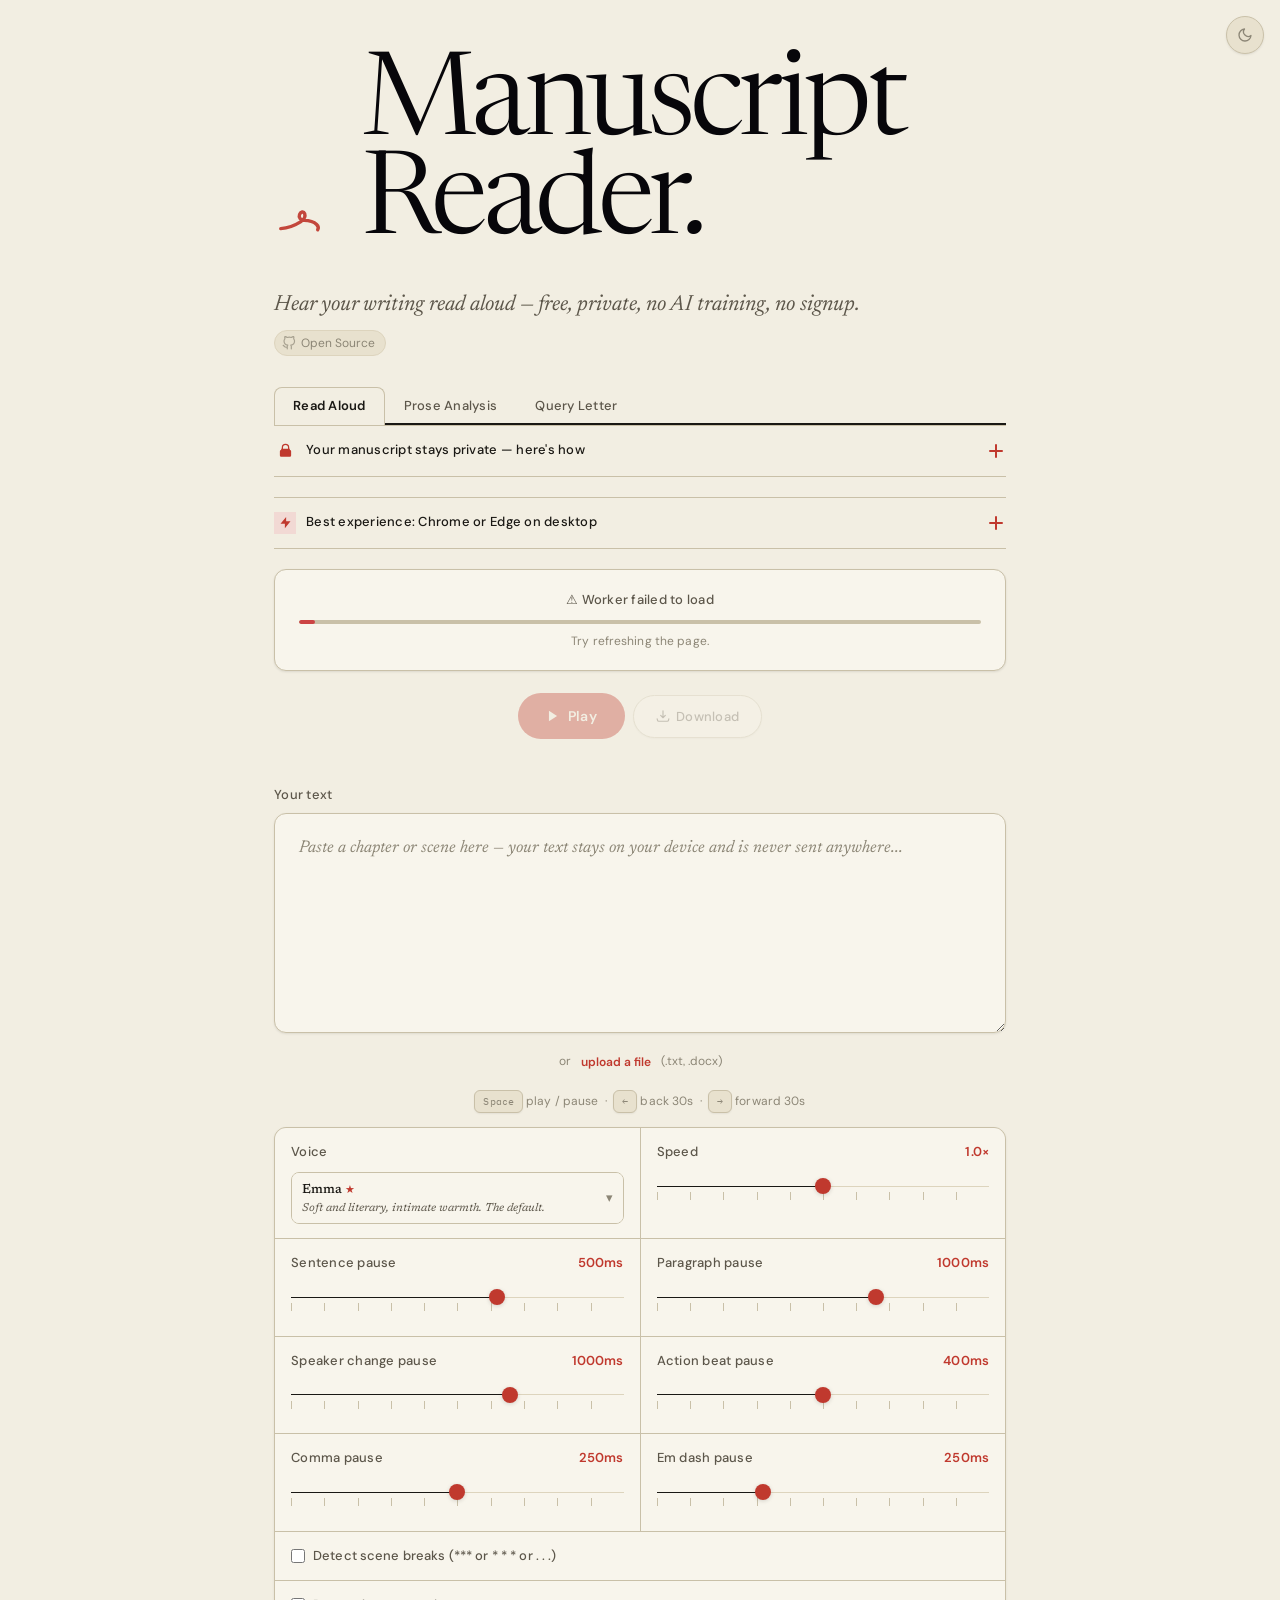
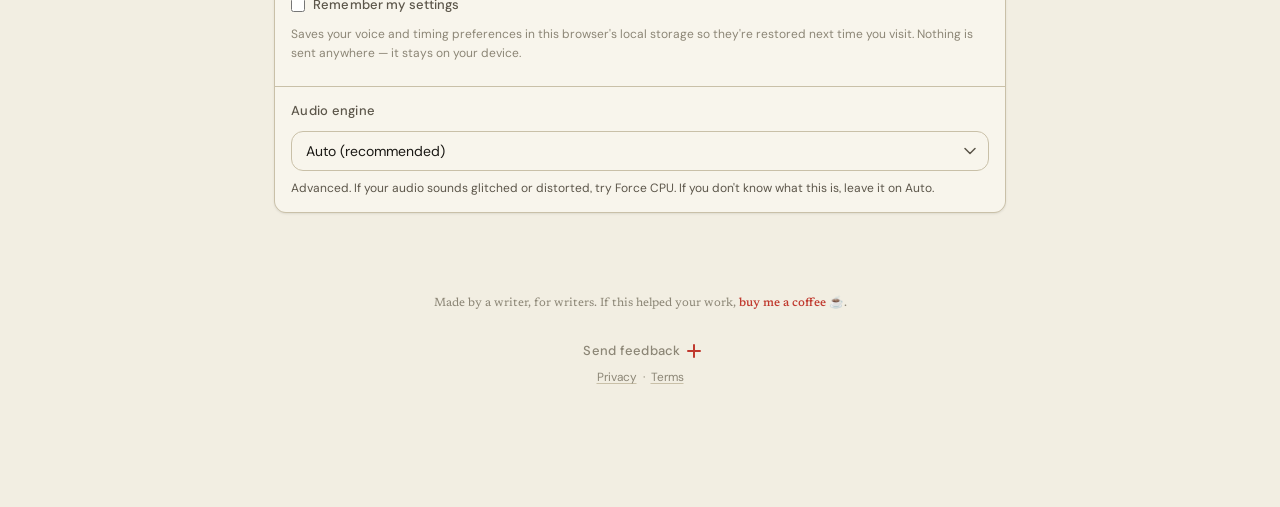
==== index.html @ af35a85d "Fix Kokoro over-enunciating short dialogue lines Short dialogue like "You are early." (14 chars afte" ====
<!DOCTYPE html>
<html lang="en">
<head>
<meta charset="UTF-8">
<meta name="viewport" content="width=device-width, initial-scale=1.0">
<title>Manuscript Reader — Hear your writing read aloud</title>
<meta name="description" content="Free, private text-to-speech for writers. Paste your manuscript, hear it read in a natural AI voice. No accounts, no uploads, no servers. Your words never leave your browser.">
<meta property="og:title" content="Manuscript Reader">
<meta property="og:description" content="Free, private text-to-speech for writers. Your words never leave your browser.">
<meta property="og:type" content="website">
<meta property="og:url" content="https://manuscriptreader.com">
<link rel="canonical" href="https://manuscriptreader.com">
<link rel="icon" href="favicon.svg" type="image/svg+xml">
<link rel="icon" href="favicon.ico" sizes="any">
<link rel="apple-touch-icon" href="apple-touch-icon.png">
<link rel="preconnect" href="https://fonts.googleapis.com">
<link rel="preconnect" href="https://fonts.gstatic.com" crossorigin>
<link href="https://fonts.googleapis.com/css2?family=Newsreader:ital,opsz,wght@0,6..72,300..800;1,6..72,300..800&family=IBM+Plex+Mono:ital,wght@0,300;0,400;0,500;0,600;1,400;1,500&family=DM+Sans:ital,opsz,wght@0,9..40,300..800;1,9..40,300..800&display=swap" rel="stylesheet">
<style>
/* ═══════════════════════════════════════════════════════════════
   MANUSCRIPT READER — The Editorial Proofroom
   ═══════════════════════════════════════════════════════════════ */

:root {
  --paper:        #F2EEE2;
  --paper-deep:   #E8E1CE;
  --paper-soft:   #F8F5EC;
  --rule:         #C9C0A8;
  --rule-soft:    #DDD4BD;
  --ink:          #1A1814;
  --ink-strong:   #07060A;
  --ink-muted:    #5C564A;
  --ink-faint:    #8C8676;
  --proof:        #C0392E;
  --proof-deep:   #8C2920;
  --proof-wash:   #F2D9D4;
  --indigo:       #1F3A6B;
  --warn:         #7A5C00;
  --warn-deep:    #5C4500;
  --warn-wash:    #FEF6D8;
  --t-mast:clamp(54px,9vw,132px);--t-h1:clamp(36px,5vw,64px);--t-h2:clamp(26px,3vw,38px);--t-h3:22px;--t-body:17px;--t-small:14px;--t-mono:12px;--t-caps:11px;--gut:clamp(20px,4vw,56px);--rule-w:1px;
  --serif:  "Newsreader", "Iowan Old Style", Charter, Georgia, serif;
  --mono:   "IBM Plex Mono", "JetBrains Mono", "SF Mono", ui-monospace, monospace;
  --ui:     "DM Sans", -apple-system, BlinkMacSystemFont, "Segoe UI", Roboto, sans-serif;
  --radius: 12px;
  --radius-sm: 8px;
  --radius-lg: 16px;
  --radius-pill: 999px;
  --shadow-sm: 0 1px 3px rgba(0,0,0,0.06), 0 1px 2px rgba(0,0,0,0.04);
  --shadow-md: 0 4px 12px rgba(0,0,0,0.08), 0 2px 4px rgba(0,0,0,0.04);
  --shadow-lg: 0 8px 24px rgba(0,0,0,0.12), 0 4px 8px rgba(0,0,0,0.06);
}

@media (prefers-color-scheme: dark) {
  :root:not([data-theme="light"]) {
    --paper:      #15140F;
    --paper-deep: #0E0D0A;
    --paper-soft: #1D1B16;
    --rule:       #34302A;
    --rule-soft:  #232019;
    --ink:        #ECE3CE;
    --ink-strong: #FFFAEC;
    --ink-muted:  #948D7C;
    --ink-faint:  #5F5A4F;
    --proof:      #E16653;
    --proof-deep: #C04435;
    --proof-wash: #2A1714;
    --indigo:     #88A8DD;
    --warn:       #D4A017;
    --warn-deep:  #B8860B;
    --warn-wash:  #2A2410;
    --shadow-sm: 0 1px 3px rgba(0,0,0,0.2), 0 1px 2px rgba(0,0,0,0.15);
    --shadow-md: 0 4px 12px rgba(0,0,0,0.25), 0 2px 4px rgba(0,0,0,0.15);
    --shadow-lg: 0 8px 24px rgba(0,0,0,0.35), 0 4px 8px rgba(0,0,0,0.2);
  }
}

[data-theme="dark"] {
  --paper:      #15140F;
  --paper-deep: #0E0D0A;
  --paper-soft: #1D1B16;
  --rule:       #34302A;
  --rule-soft:  #232019;
  --ink:        #ECE3CE;
  --ink-strong: #FFFAEC;
  --ink-muted:  #948D7C;
  --ink-faint:  #5F5A4F;
  --proof:      #E16653;
  --proof-deep: #C04435;
  --proof-wash: #2A1714;
  --indigo:     #88A8DD;
  --warn:       #D4A017;
  --warn-deep:  #B8860B;
  --warn-wash:  #2A2410;
  --shadow-sm: 0 1px 3px rgba(0,0,0,0.2), 0 1px 2px rgba(0,0,0,0.15);
  --shadow-md: 0 4px 12px rgba(0,0,0,0.25), 0 2px 4px rgba(0,0,0,0.15);
  --shadow-lg: 0 8px 24px rgba(0,0,0,0.35), 0 4px 8px rgba(0,0,0,0.2);
}

*, *::before, *::after { box-sizing: border-box; }
html { -webkit-text-size-adjust: 100%; }
* { margin: 0; padding: 0; }

body {
  font-family: var(--serif);
  background: var(--paper);
  color: var(--ink);
  min-height: 100vh;
  font-size: 17px;
  line-height: 1.55;
  font-feature-settings: "ss01","onum","kern";
  text-rendering: optimizeLegibility;
  -webkit-font-smoothing: antialiased;
}

body::before {
  content: "";
  position: fixed; inset: 0;
  pointer-events: none;
  z-index: 9999;
  opacity: 0.04;
  background-image: url("data:image/svg+xml,%3Csvg viewBox='0 0 256 256' xmlns='http://www.w3.org/2000/svg'%3E%3Cfilter id='n'%3E%3CfeTurbulence type='fractalNoise' baseFrequency='0.9' numOctaves='4' stitchTiles='stitch'/%3E%3C/filter%3E%3Crect width='100%25' height='100%25' filter='url(%23n)' opacity='0.03'/%3E%3C/svg%3E");
}

::selection { background: var(--proof); color: var(--paper); }

.app {
  position: relative;
  z-index: 1;
  max-width: 780px;
  margin: 0 auto;
  padding: 40px 24px 120px;
}

/* Masthead */
.header {
  text-align: center;
  margin-bottom: 28px;
  padding-bottom: 20px;
  border-bottom: 2px solid var(--ink);
  animation: fadeDown 0.5s ease;
}

.header-logo { display: none; }

.header h1 {
  font-family: var(--serif);
  font-weight: 350;
  font-size: clamp(34px, 8vw, 68px);
  letter-spacing: -0.03em;
  line-height: 1.0;
  color: var(--ink-strong);
  margin-bottom: 12px;
}

.header p {
  font-family: var(--serif);
  font-style: italic;
  font-size: 17px;
  color: var(--ink-muted);
}

.beta-badge {
  display: inline-block;
  font-family: var(--ui);
  font-size: 10px;
  font-weight: 600;
  letter-spacing: 0.08em;
  text-transform: uppercase;
  color: var(--paper);
  background: var(--proof);
  padding: 3px 10px;
  border-radius: var(--radius-pill);
  vertical-align: middle;
  margin-left: 10px;
  position: relative;
  top: -4px;
  animation: popIn 0.4s ease 0.3s both;
}

.header .badge {
  display: inline-block;
  margin-top: 8px;
  font-family: var(--ui);
  font-size: 11px;
  font-weight: 600;
  letter-spacing: 0.06em;
  text-transform: uppercase;
  color: var(--proof);
  border: 1.5px solid var(--proof);
  padding: 4px 14px;
  border-radius: var(--radius-pill);
}

.version {
  margin-top: 10px;
  font-family: var(--mono);
  font-size: 10px;
  letter-spacing: 0.1em;
  color: var(--ink-faint);
}

/* Site nav */
.site-nav {
  text-align: center;
  margin-bottom: 24px;
  padding: 10px 0;
  border-bottom: 1px solid var(--rule-soft);
}

.site-nav a {
  font-family: var(--ui);
  font-size: 13px;
  font-weight: 500;
  letter-spacing: 0.02em;
  color: var(--ink-muted);
  text-decoration: none;
  margin: 0 4px;
  padding: 6px 14px;
  border-radius: var(--radius-pill);
  transition: color 0.2s, background 0.2s, transform 0.2s;
}

.site-nav a:hover { color: var(--ink); background: var(--paper-deep); transform: translateY(-1px); }
.site-nav a.active { color: var(--paper); background: var(--proof); }
.site-nav a.active:hover { background: var(--proof-deep); }
.site-nav a.active::before { content: none; }

/* Warning banners */
.safari-warning,
.mobile-warning {
  display: none;
  border: 1.5px solid var(--warn);
  padding: 14px 18px;
  margin-bottom: 14px;
  font-family: var(--serif);
  font-size: 15px;
  line-height: 1.6;
  color: var(--warn-deep);
  background: var(--warn-wash);
  border-radius: var(--radius);
}

.safari-warning strong { color: var(--ink-strong); font-weight: 500; }
.mobile-warning strong { color: var(--warn-deep); font-weight: 600; }

.safari-warning a {
  color: var(--ink);
  text-decoration: underline;
  text-decoration-thickness: 1px;
  text-decoration-color: var(--rule);
  text-underline-offset: 2px;
}

.safari-warning .dismiss-btn {
  position: absolute;
  top: 10px; right: 12px;
  background: none; border: none;
  font-size: 1.2rem;
  cursor: pointer;
  color: var(--ink-faint);
  line-height: 1; padding: 0 4px;
}

.safari-warning .dismiss-btn:hover { color: var(--proof); }

/* Privacy banners */
.privacy-banner {
  border-top: 1px solid var(--rule);
  border-bottom: 1px solid var(--rule);
  padding: 14px 0;
  margin-bottom: 20px;
  animation: fadeUp 0.4s ease 0.1s both;
}

.privacy-banner summary {
  cursor: pointer;
  list-style: none;
  display: flex;
  align-items: center;
  gap: 10px;
  font-family: var(--ui);
  font-size: 13px;
  font-weight: 500;
  letter-spacing: 0.02em;
  color: var(--ink);
}

.privacy-banner summary::-webkit-details-marker { display: none; }

.privacy-banner summary .lock-icon {
  display: inline-flex;
  align-items: center;
  justify-content: center;
  width: 22px; height: 22px;
  background: transparent;
  flex-shrink: 0;
}

.privacy-banner summary .lock-icon svg {
  width: 15px; height: 15px;
  fill: var(--proof);
}

.privacy-banner summary .arrow {
  margin-left: auto;
  width: 20px; height: 20px;
  position: relative;
  flex-shrink: 0;
}
.privacy-banner summary .arrow::before,
.privacy-banner summary .arrow::after {
  content: "";
  position: absolute;
  top: 50%; left: 50%;
  width: 14px; height: 2px;
  background: var(--proof);
  border-radius: 1px;
  transform: translate(-50%, -50%);
  transition: transform 0.35s cubic-bezier(0.34, 1.56, 0.64, 1),
              opacity 0.25s ease;
}
.privacy-banner summary .arrow::before {
  transform: translate(-50%, -50%) rotate(90deg);
}
.privacy-banner[open] summary .arrow::before {
  transform: translate(-50%, -50%) rotate(0deg);
  opacity: 0;
}
/* Hover affordance — makes it obvious the row is clickable */
.privacy-banner { transition: background 0.1s; }
.privacy-banner:hover { background: var(--paper-deep); }
.privacy-banner summary:hover { color: var(--proof); }
.privacy-banner summary:hover .arrow::before,
.privacy-banner summary:hover .arrow::after { background: var(--proof-deep); }

.privacy-points {
  margin-top: 14px;
  padding-top: 14px;
  border-top: 1px solid var(--rule-soft);
  display: grid;
  grid-template-columns: 1fr 1fr;
  gap: 14px;
}

@media (max-width: 560px) { .privacy-points { grid-template-columns: 1fr; } }

.privacy-point { display: flex; gap: 10px; align-items: flex-start; }

.privacy-point .check {
  color: var(--proof);
  font-family: var(--mono);
  font-size: 12px;
  line-height: 1.6;
  flex-shrink: 0;
}

.privacy-point p {
  font-family: var(--serif);
  font-style: italic;
  font-size: 14px;
  line-height: 1.55;
  color: var(--ink-muted);
}

.privacy-point strong { font-style: normal; color: var(--ink); font-weight: 500; }

/* Model status */
.model-status {
  border: 1.5px solid var(--rule);
  padding: 20px 24px;
  margin-bottom: 22px;
  text-align: center;
  background: var(--paper-soft);
  border-radius: var(--radius);
  box-shadow: var(--shadow-sm);
  animation: popIn 0.4s ease;
}

.model-status.ready { border-color: var(--proof); }

.model-status .status-text {
  font-family: var(--ui);
  font-size: 13px;
  font-weight: 500;
  letter-spacing: 0.02em;
  color: var(--ink-muted);
  margin-bottom: 8px;
}

.model-status .status-text.ready-text { color: var(--proof); }

.model-progress { width: 100%; height: 4px; background: var(--rule); margin-top: 10px; border-radius: 2px; overflow: hidden; }

.model-progress-fill {
  height: 100%; width: 0%;
  background: var(--ink-muted);
  transition: width 0.3s;
  border-radius: 2px;
}

.model-progress-fill.ready { background: var(--proof); }

.model-detail {
  font-family: var(--ui);
  font-size: 12px;
  letter-spacing: 0.01em;
  color: var(--ink-faint);
  margin-top: 8px;
}

.spinner {
  display: inline-block;
  width: 14px; height: 14px;
  border: 1px solid var(--rule);
  border-top-color: var(--ink-muted);
  border-radius: 50%;
  animation: spin 0.8s linear infinite;
  vertical-align: middle;
  margin-right: 8px;
}

@keyframes spin { to { transform: rotate(360deg); } }

.sound-wave {
  display: inline-flex;
  align-items: center;
  gap: 2px;
  height: 14px;
  margin-right: 8px;
}

.sound-wave .bar {
  width: 2px; height: 100%;
  background: currentColor;
  animation: soundWave 1s ease-in-out infinite;
}

.sound-wave .bar:nth-child(1) { animation-delay: 0s; }
.sound-wave .bar:nth-child(2) { animation-delay: 0.15s; }
.sound-wave .bar:nth-child(3) { animation-delay: 0.3s; }
.sound-wave .bar:nth-child(4) { animation-delay: 0.45s; }

@keyframes soundWave {
  0%, 100% { transform: scaleY(0.3); }
  50%       { transform: scaleY(1); }
}

/* Manuscript textarea */
.input-area {
  position: relative;
  margin-bottom: 18px;
  animation: fadeUp 0.5s ease 0.1s both;
}

.input-area label {
  display: block;
  font-family: var(--ui);
  font-size: 13px;
  font-weight: 500;
  letter-spacing: 0.02em;
  color: var(--ink-muted);
  margin-bottom: 8px;
}

#manuscript {
  width: 100%;
  min-height: 220px;
  max-height: 400px;
  padding: 20px 24px;
  font-family: var(--serif);
  font-size: 17px;
  line-height: 1.8;
  color: var(--ink);
  background: var(--paper-soft);
  border: 1.5px solid var(--rule);
  border-radius: var(--radius);
  resize: vertical;
  outline: none;
  transition: border-color 0.2s, box-shadow 0.2s;
  box-shadow: var(--shadow-sm);
}

#manuscript:focus { border-color: var(--proof); box-shadow: 0 0 0 3px var(--proof-wash); }
#manuscript::placeholder { color: var(--ink-faint); font-style: italic; }

/* Animated details expand/collapse */
.animated-details {
  interpolate-size: allow-keywords;
}

.animated-details::details-content {
  overflow: hidden;
  height: 0;
  opacity: 0;
  transition: height 0.4s cubic-bezier(0.34, 1.56, 0.64, 1),
              opacity 0.3s ease,
              content-visibility 0.4s allow-discrete;
}

.animated-details[open]::details-content {
  height: auto;
  opacity: 1;
}

/* Drop zone */
.drop-zone {
  position: relative;
}

.drop-zone-overlay {
  display: none;
  position: absolute;
  inset: 0;
  background: var(--proof-wash);
  border: 2.5px dashed var(--proof);
  border-radius: var(--radius);
  z-index: 5;
  align-items: center;
  justify-content: center;
  flex-direction: column;
  gap: 8px;
  pointer-events: none;
}

.drop-zone.dragging .drop-zone-overlay { display: flex; }
.drop-zone.dragging #manuscript { opacity: 0.3; }

.drop-zone-overlay svg { width: 36px; height: 36px; color: var(--proof); opacity: 0.7; }
.drop-zone-overlay span {
  font-family: var(--ui);
  font-size: 14px;
  font-weight: 600;
  color: var(--proof);
}

.upload-hint {
  display: flex;
  align-items: center;
  justify-content: center;
  gap: 6px;
  margin-top: 8px;
  font-family: var(--ui);
  font-size: 12px;
  color: var(--ink-faint);
}

.upload-btn {
  background: none;
  border: none;
  font-family: var(--ui);
  font-size: 12px;
  font-weight: 600;
  color: var(--proof);
  cursor: pointer;
  padding: 2px 4px;
  border-radius: var(--radius-sm);
  transition: color 0.2s, background 0.2s;
}

.upload-btn:hover { color: var(--proof-deep); background: var(--proof-wash); }

.reading-estimate {
  text-align: center;
  margin-top: 6px;
  font-family: var(--ui);
  font-size: 12px;
  color: var(--ink-faint);
  opacity: 0;
  transform: translateY(-4px);
  transition: opacity 0.3s ease, transform 0.3s ease;
}
.reading-estimate.visible { opacity: 1; transform: translateY(0); }

/* Reading view */
.reading-view {
  background: var(--paper-soft);
  border: 1.5px solid var(--rule);
  padding: 28px 32px;
  margin-bottom: 18px;
  max-height: 55vh;
  overflow-y: auto;
  display: none;
  scroll-behavior: smooth;
  position: relative;
  border-radius: var(--radius);
  box-shadow: var(--shadow-sm);
}

.reading-view.active { display: block; animation: fadeUp 0.3s ease; }
.reading-view.preparing { overflow: hidden; }

.preparing-overlay {
  position: absolute; inset: 0;
  background: var(--paper-soft);
  display: flex;
  flex-direction: column;
  align-items: center;
  justify-content: center;
  z-index: 10;
  gap: 14px;
}

.preparing-overlay .large-spinner {
  width: 36px; height: 36px;
  border: 2px solid var(--rule);
  border-top-color: var(--ink-muted);
  border-radius: 50%;
  animation: spin 0.8s linear infinite;
}

.preparing-overlay .preparing-text {
  font-family: var(--ui);
  font-size: 14px;
  font-weight: 500;
  letter-spacing: 0.02em;
  color: var(--ink-muted);
}

.preparing-overlay .preparing-detail {
  font-family: var(--ui);
  font-size: 12px;
  color: var(--ink-faint);
}

.reading-view .sentence {
  font-family: var(--serif);
  font-size: 17px;
  line-height: 1.8;
  color: var(--ink-muted);
  transition: color 0.2s, background 0.2s;
  padding: 1px 2px;
  cursor: pointer;
}

.reading-view .sentence.spoken   { color: var(--ink-faint); }
.reading-view .sentence.active   { color: var(--ink-strong); background: var(--proof-wash); }
.reading-view .sentence.upcoming { color: var(--ink); }
.reading-view .sentence.generating {
  color: var(--ink);
  background: var(--paper-deep);
  animation: pulse 1.5s ease infinite;
}

@keyframes pulse {
  0%, 100% { opacity: 1; }
  50%       { opacity: 0.65; }
}

.reading-view .scene-break {
  display: block;
  text-align: center;
  color: var(--ink-faint);
  font-family: var(--serif);
  font-size: 14px;
  letter-spacing: 0.3em;
  padding: 1.2em 0;
}

.reading-view .paragraph-break { display: block; height: 1em; }
.reading-view.preparing .sentence { cursor: default; pointer-events: none; }

/* Controls */
.controls-row {
  display: flex;
  gap: 8px;
  align-items: center;
  justify-content: center;
  flex-wrap: wrap;
  margin-bottom: 12px;
  animation: fadeUp 0.5s ease 0.15s both;
}

.play-btn {
  display: inline-flex;
  align-items: center;
  gap: 8px;
  padding: 14px 28px;
  background: var(--proof);
  color: var(--paper);
  border: none;
  border-radius: var(--radius-pill);
  font-family: var(--ui);
  font-size: 14px;
  font-weight: 600;
  letter-spacing: 0.02em;
  cursor: pointer;
  transition: background 0.2s, transform 0.2s cubic-bezier(0.34, 1.56, 0.64, 1), box-shadow 0.2s;
  box-shadow: var(--shadow-sm);
}

.play-btn:hover  { background: var(--proof-deep); transform: translateY(-2px) scale(1.03); box-shadow: var(--shadow-md); }
.play-btn:active { transform: scale(0.95); box-shadow: none; transition-duration: 0.1s; }
.play-btn:disabled { opacity: 0.35; cursor: not-allowed; transform: none; box-shadow: none; }
.play-btn svg { width: 14px; height: 14px; fill: currentColor; }
.play-btn.loading { pointer-events: none; }

.play-btn.loading .spinner-inline {
  display: inline-block;
  width: 12px; height: 12px;
  border: 1px solid rgba(255,255,255,0.3);
  border-top-color: white;
  border-radius: 50%;
  animation: spin 0.8s linear infinite;
  margin-right: 6px;
}

.clear-btn {
  display: inline-flex;
  align-items: center;
  gap: 6px;
  padding: 12px 22px;
  background: var(--paper-soft);
  color: var(--ink-muted);
  border: 1.5px solid var(--rule);
  border-radius: var(--radius-pill);
  font-family: var(--ui);
  font-size: 13px;
  font-weight: 500;
  letter-spacing: 0.02em;
  cursor: pointer;
  transition: all 0.2s cubic-bezier(0.34, 1.56, 0.64, 1);
  box-shadow: var(--shadow-sm);
}

.clear-btn:hover {
  background: var(--paper-deep);
  color: var(--ink);
  border-color: var(--ink-muted);
  transform: translateY(-1px);
  box-shadow: var(--shadow-md);
}

.clear-btn:active {
  transform: scale(0.95);
  box-shadow: none;
}

.skip-btn {
  display: inline-flex;
  align-items: center;
  justify-content: center;
  width: 44px; height: 44px;
  background: var(--paper-soft);
  color: var(--ink-muted);
  border: 1.5px solid var(--rule);
  border-radius: 50%;
  cursor: pointer;
  transition: all 0.2s cubic-bezier(0.34, 1.56, 0.64, 1);
  box-shadow: var(--shadow-sm);
}

.skip-btn:hover:not(:disabled) { background: var(--paper-deep); color: var(--ink); transform: translateY(-1px); box-shadow: var(--shadow-md); }
.skip-btn:active:not(:disabled) { transform: scale(0.9); box-shadow: none; }
.skip-btn:disabled { opacity: 0.3; cursor: not-allowed; }
.skip-btn svg { width: 20px; height: 20px; }

.download-btn {
  display: inline-flex;
  align-items: center;
  gap: 6px;
  padding: 12px 22px;
  background: var(--paper-soft);
  color: var(--ink-muted);
  border: 1.5px solid var(--rule);
  border-radius: var(--radius-pill);
  font-family: var(--ui);
  font-size: 13px;
  font-weight: 500;
  letter-spacing: 0.02em;
  cursor: pointer;
  transition: all 0.2s cubic-bezier(0.34, 1.56, 0.64, 1);
  box-shadow: var(--shadow-sm);
}

.download-btn:hover:not(:disabled) {
  background: var(--paper-deep);
  color: var(--ink);
  border-color: var(--ink-muted);
  transform: translateY(-1px);
  box-shadow: var(--shadow-md);
}
.download-btn:active:not(:disabled) { transform: scale(0.95); box-shadow: none; }
.download-btn:disabled { opacity: 0.3; cursor: not-allowed; }
.download-btn svg { width: 14px; height: 14px; fill: none; stroke: currentColor; stroke-width: 2; stroke-linecap: round; stroke-linejoin: round; }
.download-btn.loading { pointer-events: none; }

.download-btn.loading .spinner-inline {
  display: inline-block;
  width: 12px; height: 12px;
  border: 1px solid var(--rule);
  border-top-color: var(--ink-muted);
  border-radius: 50%;
  animation: spin 0.8s linear infinite;
  margin-right: 6px;
}

/* Download modal */
.download-modal {
  position: fixed; inset: 0;
  background: rgba(0,0,0,0.6);
  display: flex;
  align-items: center;
  justify-content: center;
  z-index: 1000;
}

.download-modal-content {
  background: var(--paper);
  border: 1.5px solid var(--rule);
  padding: 32px 40px;
  max-width: 420px;
  width: 90%;
  text-align: center;
  border-radius: var(--radius-lg);
  box-shadow: var(--shadow-lg);
  animation: popIn 0.3s ease;
}

.download-modal h3 {
  font-family: var(--serif);
  font-size: 22px;
  font-weight: 450;
  letter-spacing: -0.01em;
  color: var(--ink-strong);
  margin-bottom: 8px;
}

.download-modal .download-status {
  font-family: var(--ui);
  font-size: 13px;
  font-weight: 500;
  letter-spacing: 0.02em;
  color: var(--ink-muted);
  margin-bottom: 16px;
}

.download-modal .download-progress {
  width: 100%; height: 4px;
  background: var(--rule);
  margin-bottom: 12px;
  border-radius: 2px;
  overflow: hidden;
}

.download-modal .download-progress-fill {
  height: 100%; width: 0%;
  background: var(--proof);
  transition: width 0.3s;
  border-radius: 2px;
}

.download-modal .download-detail {
  font-family: var(--ui);
  font-size: 12px;
  color: var(--ink-faint);
}

.download-modal .cancel-btn {
  margin-top: 20px;
  padding: 10px 24px;
  background: var(--paper-soft);
  color: var(--ink-muted);
  border: 1.5px solid var(--rule);
  border-radius: var(--radius-pill);
  font-family: var(--ui);
  font-size: 13px;
  font-weight: 500;
  cursor: pointer;
  transition: all 0.2s cubic-bezier(0.34, 1.56, 0.64, 1);
}

.download-modal .cancel-btn:hover {
  background: var(--paper-deep);
  color: var(--ink);
  border-color: var(--ink-muted);
  transform: translateY(-1px);
}

/* Settings grid */
.settings {
  display: grid;
  grid-template-columns: 1fr 1fr;
  gap: 1px;
  margin-bottom: 14px;
  animation: fadeUp 0.5s ease 0.2s both;
  background: var(--rule);
  border: 1.5px solid var(--rule);
  border-radius: var(--radius);
  overflow: hidden;
  box-shadow: var(--shadow-sm);
  transition: opacity 0.2s;
}

.settings.collapsed { display: none; }
.settings .setting.full-width { grid-column: 1 / -1; }

@media (max-width: 560px) { .settings { grid-template-columns: 1fr; } }

.setting { background: var(--paper-soft); padding: 14px 16px; }

.setting-label {
  display: flex;
  justify-content: space-between;
  align-items: center;
  margin-bottom: 10px;
}

.setting-label span {
  font-family: var(--ui);
  font-size: 13px;
  font-weight: 500;
  letter-spacing: 0.02em;
  color: var(--ink-muted);
}

.setting-label .value {
  font-family: var(--ui);
  font-size: 13px;
  font-weight: 600;
  letter-spacing: 0.01em;
  color: var(--proof);
  font-feature-settings: "tnum";
}

/* Voice select — underline */
select {
  width: 100%;
  padding: 10px 36px 10px 14px;
  font-family: var(--ui);
  font-size: 14px;
  color: var(--ink);
  background: var(--paper-soft);
  border: 1px solid var(--rule);
  outline: none;
  cursor: pointer;
  border-radius: var(--radius);
  -webkit-appearance: none;
  appearance: none;
  background-image: url("data:image/svg+xml,%3Csvg xmlns='http://www.w3.org/2000/svg' width='12' height='8' viewBox='0 0 12 8'%3E%3Cpath d='M1 1.5L6 6.5L11 1.5' stroke='%235C564A' stroke-width='1.5' stroke-linecap='round' stroke-linejoin='round' fill='none'/%3E%3C/svg%3E");
  background-repeat: no-repeat;
  background-position: right 12px center;
  transition: border-color 0.2s, box-shadow 0.2s, transform 0.15s cubic-bezier(0.34, 1.56, 0.64, 1);
}
select:hover { border-color: var(--ink-muted); }
select:focus { border-color: var(--proof); box-shadow: 0 0 0 3px var(--proof-wash); }

/* Sliders — tick scale */
input[type="range"] {
  -webkit-appearance: none;
  appearance: none;
  width: 100%;
  height: 28px;
  background:
    repeating-linear-gradient(
      to right,
      var(--rule) 0 1px,
      transparent 1px 10%
    ) 0 100% / 100% 8px no-repeat,
    linear-gradient(
      to right,
      var(--ink) 0 var(--p, 50%),
      var(--rule-soft) var(--p, 50%) 100%
    ) 0 50% / 100% 1px no-repeat;
  cursor: pointer;
  outline: none;
}

input[type="range"]::-webkit-slider-thumb {
  -webkit-appearance: none;
  appearance: none;
  width: 16px; height: 16px;
  background: var(--proof);
  border-radius: 50%;
  cursor: pointer;
  box-shadow: 0 1px 4px rgba(0,0,0,0.15);
  transition: transform 0.2s cubic-bezier(0.34, 1.56, 0.64, 1), box-shadow 0.2s;
}

input[type="range"]::-webkit-slider-thumb:hover {
  transform: scale(1.2);
  box-shadow: 0 2px 8px rgba(0,0,0,0.2);
}

input[type="range"]::-webkit-slider-thumb:active {
  transform: scale(0.9);
}

input[type="range"]::-moz-range-thumb {
  width: 16px; height: 16px;
  background: var(--proof);
  border-radius: 50%;
  border: none;
  cursor: pointer;
  box-shadow: 0 1px 4px rgba(0,0,0,0.15);
}

.setting-toggle { display: flex; align-items: center; gap: 8px; cursor: pointer; }

.setting-toggle input[type="checkbox"] {
  accent-color: var(--proof);
  width: 14px; height: 14px;
  cursor: pointer;
}

.setting-toggle span {
  font-family: var(--ui);
  font-size: 13px;
  font-weight: 500;
  letter-spacing: 0.01em;
  color: var(--ink-muted);
}

.setting .sub-toggle {
  margin-top: 10px;
  padding-top: 10px;
  border-top: 1px solid var(--rule-soft);
}

/* Audio engine override (advanced) */
.audio-engine-hint, .audio-engine-reload {
  margin: 8px 0 0;
  font-family: var(--ui);
  font-size: 12px;
  color: var(--ink-muted);
  line-height: 1.55;
}
.audio-engine-reload { color: var(--proof); }
.audio-engine-reload a { color: var(--proof); border-bottom: 1px dotted var(--proof); }

/* Playback soundwave visualizer */
.playback-wave {
  display: none;
  align-items: center;
  justify-content: center;
  gap: 3px;
  height: 28px;
  margin: 10px 0 4px;
}

.playback-wave.active { display: flex; }

.playback-wave .wave-bar {
  width: 3px;
  height: 100%;
  background: var(--proof);
  border-radius: 2px;
  animation: playbackWave 1.2s ease-in-out infinite;
  opacity: 0.7;
}

.playback-wave .wave-bar:nth-child(1)  { animation-delay: 0s;    height: 40%; }
.playback-wave .wave-bar:nth-child(2)  { animation-delay: 0.1s;  height: 70%; }
.playback-wave .wave-bar:nth-child(3)  { animation-delay: 0.2s;  height: 50%; }
.playback-wave .wave-bar:nth-child(4)  { animation-delay: 0.05s; height: 90%; }
.playback-wave .wave-bar:nth-child(5)  { animation-delay: 0.25s; height: 60%; }
.playback-wave .wave-bar:nth-child(6)  { animation-delay: 0.15s; height: 100%; }
.playback-wave .wave-bar:nth-child(7)  { animation-delay: 0.3s;  height: 55%; }
.playback-wave .wave-bar:nth-child(8)  { animation-delay: 0.08s; height: 85%; }
.playback-wave .wave-bar:nth-child(9)  { animation-delay: 0.22s; height: 45%; }
.playback-wave .wave-bar:nth-child(10) { animation-delay: 0.12s; height: 65%; }

@keyframes playbackWave {
  0%, 100% { transform: scaleY(0.3); }
  50%      { transform: scaleY(1); }
}

/* Save settings */
.save-settings {
  grid-column: 1 / -1;
  background: var(--paper-soft);
  padding: 14px 16px;
  display: flex;
  align-items: flex-start;
  gap: 10px;
  flex-direction: column;
}

.save-settings .setting-toggle { margin: 0; }

.save-settings .save-hint {
  font-family: var(--ui);
  font-size: 12px;
  color: var(--ink-faint);
  line-height: 1.55;
}

.save-settings .save-status {
  font-family: var(--ui);
  font-size: 12px;
  font-weight: 600;
  letter-spacing: 0.02em;
  color: var(--proof);
  opacity: 0;
  transition: opacity 0.3s;
}

.save-settings .save-status.show { opacity: 1; }

/* Progress bar */
.progress-wrap { margin: 14px 0 8px; display: none; }
.progress-wrap.active { display: block; }
.progress-bar { width: 100%; height: 4px; background: var(--rule); border-radius: 2px; overflow: hidden; }

.progress-fill { height: 100%; width: 0%; background: var(--proof); transition: width 0.3s; border-radius: 2px; }

.progress-info {
  display: flex;
  justify-content: space-between;
  font-family: var(--ui);
  font-size: 12px;
  font-weight: 500;
  letter-spacing: 0.01em;
  color: var(--ink-faint);
  margin-top: 6px;
}

/* Status */
.status {
  text-align: center;
  font-family: var(--ui);
  font-size: 13px;
  font-weight: 500;
  letter-spacing: 0.01em;
  color: var(--ink-faint);
  margin-top: 6px;
  margin-bottom: 14px;
  min-height: 20px;
}

.status.error { color: var(--proof); font-weight: 500; }

.kbd-hint {
  text-align: center;
  font-family: var(--ui);
  font-size: 12px;
  letter-spacing: 0.01em;
  color: var(--ink-faint);
  margin: 6px 0 14px;
}

kbd {
  display: inline-block;
  padding: 3px 8px;
  background: var(--paper-deep);
  border: 1px solid var(--rule);
  border-radius: 6px;
  font-family: var(--mono);
  font-size: 10px;
  box-shadow: 0 1px 2px rgba(0,0,0,0.06);
}

@keyframes fadeDown {
  from { opacity: 0; transform: translateY(-10px); }
  to   { opacity: 1; transform: translateY(0); }
}

@keyframes fadeUp {
  from { opacity: 0; transform: translateY(8px); }
  to   { opacity: 1; transform: translateY(0); }
}

@keyframes popIn {
  0%   { opacity: 0; transform: scale(0.9); }
  70%  { transform: scale(1.03); }
  100% { opacity: 1; transform: scale(1); }
}

@keyframes bouncePress {
  0%   { transform: scale(1); }
  40%  { transform: scale(0.93); }
  70%  { transform: scale(1.02); }
  100% { transform: scale(1); }
}

@keyframes gentleBreathe {
  0%, 100% { transform: scale(1); }
  50%      { transform: scale(1.01); }
}

@keyframes dropIn {
  0%   { opacity: 0; transform: translateY(-8px) scaleY(0.95); }
  60%  { transform: translateY(3px) scaleY(1.01); }
  80%  { transform: translateY(-1px) scaleY(1); }
  100% { opacity: 1; transform: translateY(0) scaleY(1); }
}

.reading-view::-webkit-scrollbar { width: 4px; }
.reading-view::-webkit-scrollbar-track { background: transparent; }
.reading-view::-webkit-scrollbar-thumb { background: var(--rule); }

.hidden { display: none !important; }

/* Footer */
.footer {
  margin-top: 56px;
  padding-top: 24px;
  animation: fadeUp 0.5s ease 0.3s both;
}

.footer p { font-size: 0.74rem; line-height: 1.7; color: var(--ink-faint); }

.support-line {
  font-family: var(--serif);
  font-style: italic;
  font-size: 17px;
  color: var(--ink-muted);
  text-align: center;
  line-height: 1.7;
}

.support-line a {
  font-style: normal;
  color: var(--ink);
  text-decoration: underline;
  text-decoration-thickness: 1px;
  text-underline-offset: 3px;
  text-decoration-color: var(--rule);
  transition: color 0.15s, text-decoration-color 0.15s;
}

.support-line a:hover { color: var(--proof-deep); text-decoration-color: var(--proof); }

.feedback-details {
  margin-top: 22px;
  text-align: center;
}

.feedback-details summary {
  font-family: var(--ui);
  font-size: 13px;
  font-weight: 500;
  letter-spacing: 0.02em;
  color: var(--ink-faint);
  cursor: pointer;
  list-style: none;
  display: inline-flex;
  align-items: center;
  gap: 6px;
  padding: 6px 30px 6px 14px;
  border-radius: var(--radius-pill);
  transition: background 0.2s, color 0.2s;
  position: relative;
}

.feedback-details summary::-webkit-details-marker { display: none; }
.feedback-details summary:hover { color: var(--ink); background: var(--paper-deep); }
.feedback-details summary::after,
.feedback-details summary::before {
  content: "";
  width: 14px; height: 2px;
  background: var(--proof); border-radius: 1px;
  position: absolute;
  right: 10px; top: 50%;
  transform: translateY(-50%);
  transition: transform 0.35s cubic-bezier(0.34, 1.56, 0.64, 1), opacity 0.25s ease;
}
.feedback-details summary::before {
  transform: translateY(-50%) rotate(90deg);
}
.feedback-details[open] summary::before {
  transform: translateY(-50%) rotate(0deg);
  opacity: 0;
}

.feedback {
  margin-top: 16px;
  text-align: left;
  max-width: 420px;
  margin-left: auto; margin-right: auto;
}

.feedback textarea {
  width: 100%;
  min-height: 70px;
  padding: 12px 14px;
  font-family: var(--serif);
  font-size: 15px;
  line-height: 1.55;
  color: var(--ink);
  background: var(--paper-soft);
  border: 1.5px solid var(--rule);
  border-radius: var(--radius-sm);
  resize: vertical;
  outline: none;
  transition: border-color 0.2s, box-shadow 0.2s;
}

.feedback textarea:focus { border-color: var(--proof); box-shadow: 0 0 0 3px var(--proof-wash); }
.feedback textarea::placeholder { color: var(--ink-faint); font-style: italic; }

.feedback-row { display: flex; gap: 8px; margin-top: 8px; align-items: center; }

.feedback-row input[type="email"] {
  flex: 1;
  padding: 7px 0 8px;
  font-family: var(--serif);
  font-size: 15px;
  color: var(--ink);
  background: transparent;
  border: 0;
  border-bottom: 1px solid var(--ink);
  outline: none;
  transition: border-color 0.15s;
  border-radius: 0;
}

.feedback-row input[type="email"]:focus { border-bottom-color: var(--proof); }
.feedback-row input[type="email"]::placeholder { color: var(--ink-faint); font-style: italic; }

.send-btn {
  padding: 10px 22px;
  background: var(--proof);
  color: var(--paper);
  border: none;
  border-radius: var(--radius-pill);
  font-family: var(--ui);
  font-size: 13px;
  font-weight: 600;
  letter-spacing: 0.02em;
  cursor: pointer;
  transition: all 0.2s cubic-bezier(0.34, 1.56, 0.64, 1);
  white-space: nowrap;
  box-shadow: var(--shadow-sm);
}

.send-btn:hover { background: var(--proof-deep); transform: translateY(-1px); box-shadow: var(--shadow-md); }
.send-btn:active { transform: scale(0.95); box-shadow: none; }
.send-btn:disabled { opacity: 0.35; cursor: not-allowed; transform: none; box-shadow: none; }

.feedback-sent {
  display: none;
  text-align: center;
  padding: 14px 0;
  font-family: var(--ui);
  font-size: 14px;
  font-weight: 600;
  letter-spacing: 0.02em;
  color: var(--proof);
}

.footer-meta { font-family: var(--ui); font-size: 0.75rem; color: var(--ink-faint); text-align: center; }
.footer-meta a { color: var(--ink-faint); text-decoration: underline; text-decoration-color: var(--rule); text-underline-offset: 2px; }
.footer-meta a:hover { color: var(--ink-muted); }
.footer-coffee { font-family: var(--serif); font-size: 0.95rem; color: var(--ink-muted); text-align: center; margin-bottom: 12px; }
.footer-coffee a { color: var(--proof); text-decoration: none; font-weight: 500; }
.footer-coffee a:hover { text-decoration: underline; }

/* Theme toggle */
.theme-toggle {
  position: fixed;
  top: 16px; right: 16px;
  background: var(--paper-deep);
  border: 1.5px solid var(--rule);
  border-radius: 50%;
  width: 38px; height: 38px;
  display: flex;
  align-items: center;
  justify-content: center;
  cursor: pointer;
  transition: all 0.2s cubic-bezier(0.34, 1.56, 0.64, 1);
  color: var(--ink-faint);
  z-index: 100;
  box-shadow: var(--shadow-sm);
}

.theme-toggle:hover { background: var(--paper); color: var(--ink); transform: scale(1.1); box-shadow: var(--shadow-md); }
.theme-toggle:active { transform: scale(0.9); }

.theme-toggle svg {
  width: 16px; height: 16px;
  fill: none;
  stroke: currentColor;
  stroke-width: 2;
  stroke-linecap: round;
  stroke-linejoin: round;
}
/* — Masthead — */
.masthead{padding:18px 0 0;border-bottom:2px solid var(--ink);}
.wordmark{position:relative;display:flex;align-items:flex-end;gap:clamp(16px,3vw,36px);flex-wrap:wrap;padding-bottom:22px;}
.wordmark .name{font-family:var(--serif);font-weight:350;font-size:var(--t-mast);line-height:0.86;letter-spacing:-0.04em;color:var(--ink-strong);font-feature-settings:"ss01","lnum";}
.wordmark .name em{font-style:italic;font-weight:350;}
.caret{position:relative;display:inline-block;}
.wordmark .gloss{flex:1;min-width:220px;align-self:flex-end;padding-bottom:0.3em;}
.wordmark-logo{height:52px;width:auto;align-self:flex-end;margin-bottom:6px;opacity:0.92;flex-shrink:0;}
.gloss-writer{font-family:var(--serif);font-weight:600;font-size:var(--t-h3);line-height:1.2;color:var(--ink-strong);margin-bottom:4px;}
.gloss-desc{font-style:italic;font-size:var(--t-h3);line-height:1.25;color:var(--ink-muted);margin-bottom:4px;}
.gloss-trust{font-family:var(--ui);font-size:12px;letter-spacing:0.01em;color:var(--ink-faint);line-height:1.5;}
.open-source-badge{display:inline-flex;align-items:center;gap:5px;font-family:var(--ui);font-size:12px;color:var(--ink-faint);background:var(--paper-deep);border:1px solid var(--rule-soft);border-radius:var(--radius-pill);padding:3px 10px 3px 7px;margin-top:6px;transition:color 0.2s,border-color 0.2s;text-decoration:none;}
.open-source-badge:hover{color:var(--ink-muted);border-color:var(--rule);}
.open-source-badge svg{opacity:0.7;}
/* — Tab nav — */
.mast-nav{margin-top:0;}
.mast-nav .links{display:flex;gap:0;}
.mast-nav a{font-family:var(--ui);font-size:13px;font-weight:500;letter-spacing:0.02em;text-decoration:none;color:var(--ink-muted);padding:8px 18px;border:1.5px solid transparent;border-bottom:none;margin-bottom:-2px;display:inline-block;border-radius:var(--radius-sm) var(--radius-sm) 0 0;transition:color 0.2s, background 0.2s;}
.mast-nav a:hover{color:var(--proof);background:var(--paper-soft);text-decoration:none;}
.mast-nav a.current{color:var(--ink);border-color:var(--rule);border-bottom-color:var(--paper);background:var(--paper);font-weight:600;}
.mast-nav a.current::before{content:none;}
::selection{background:var(--proof);color:var(--paper);}

/* — Mobile warning: warning colour, non-dismissible — */

/* — Voice picker dropdown — */
.voice-cast { margin-top: 6px; }
.voice-picker { border: 1.5px solid var(--rule); border-radius: var(--radius-sm); overflow: hidden; }
.voice-selected {
  display: flex; align-items: center; gap: 8px;
  padding: 7px 10px; cursor: pointer;
  background: var(--paper-soft); user-select: none; transition: background 0.1s;
}
.voice-selected:hover { background: var(--paper-deep); }
.vs-info { flex: 1; min-width: 0; }
.vs-name { font-family: var(--serif); font-size: 0.82rem; font-weight: 500; color: var(--ink); }
.vs-desc { font-style: italic; font-size: 0.70rem; color: var(--ink-muted); line-height: 1.3; margin-top: 1px; }
.vs-chevron { font-family: var(--mono); font-size: 13px; color: var(--ink-faint); flex-shrink: 0; transition: transform 0.3s cubic-bezier(0.34, 1.56, 0.64, 1); }
.voice-picker.open .vs-chevron { transform: rotate(180deg); }
.voice-dropdown { display: none; border-top: 1px solid var(--rule); max-height: 240px; overflow-y: auto; transform-origin: top center; }
.voice-picker.open .voice-dropdown { display: block; animation: dropIn 0.35s cubic-bezier(0.34, 1.56, 0.64, 1) both; }
.voice-group-label {
  font-family: var(--mono); font-size: 0.65rem; text-transform: uppercase;
  letter-spacing: 0.1em; color: var(--ink-faint);
  padding: 10px 0 6px; border-bottom: 1px solid var(--rule-soft);
}
.voice-row {
  display: grid; grid-template-columns: 1fr auto;
  gap: 8px; align-items: center;
  padding: 6px 4px; border-bottom: 1px solid var(--rule-soft);
  cursor: pointer; transition: background 0.12s;
}
.voice-row:hover { background: var(--paper-deep); margin: 0 -4px; padding: 9px 8px; }
.voice-row.selected .voice-name { color: var(--proof); }
.voice-row.selected .voice-name::before { content: "\25B8\00a0"; }
.voice-name {
  font-family: var(--serif); font-size: 0.82rem; font-weight: 500;
  color: var(--ink); margin-bottom: 1px;
}
.voice-star { color: var(--proof); font-size: 0.7rem; }
.voice-desc {
  font-style: italic; font-size: 0.70rem;
  color: var(--ink-muted); line-height: 1.3;
}
.voice-preview-btn {
  background: var(--paper-soft); border: 1.5px solid var(--rule);
  padding: 5px 12px; font-family: var(--ui); font-size: 12px; font-weight: 500;
  color: var(--ink-faint); cursor: pointer; flex-shrink: 0;
  transition: all 0.2s cubic-bezier(0.34, 1.56, 0.64, 1); border-radius: var(--radius-pill);
}
.voice-preview-btn:hover { border-color: var(--proof); color: var(--proof); transform: scale(1.05); }
.voice-preview-btn:active { transform: scale(0.95); }
.voice-preview-btn.active { border-color: var(--ink); color: var(--ink); }
.voice-preview-btn:disabled { opacity: 0.35; cursor: default; transform: none; }

</style>
</head>
<body>
<script>
  // ─── Theme Toggle (runs early to prevent flash) ───
  (function() {
    const stored = localStorage.getItem('theme');
    if (stored) {
      document.documentElement.setAttribute('data-theme', stored);
    }
    // No attribute set = follows system preference via @media query
  })();
</script>
<script>
  // ─── Version Config ─────────────────────────────────
  // Single source of truth. Bump these whenever you upgrade Kokoro or kokoro-js.
  // The footer and feedback report both read from here — no other strings to update.
  window.SITE_VERSIONS = {
    kokoroModel: 'v1.0',     // matches onnx-community/Kokoro-82M-v1.0-ONNX in tts-worker.js
    kokoroJs:    '1.2.1'     // matches the esm.sh import in tts-worker.js
  };

  // Populate footer attribution from version config
  document.addEventListener('DOMContentLoaded', function() {
    var el = document.getElementById('footerMeta');
    if (el) {
      el.innerHTML = 'Voice: <a href="https://github.com/hexgrad/kokoro" target="_blank" rel="noopener">Kokoro</a>'
        + ' (Apache 2.0) · ' + window.SITE_VERSIONS.kokoroModel
        + ' · kokoro-js ' + window.SITE_VERSIONS.kokoroJs;
    }
  });

  // Detect Safari: has Safari in UA but not Chrome/Chromium-based browsers
  if (/Safari/.test(navigator.userAgent) && !/Chrome|Chromium|Edg|OPR|Brave/.test(navigator.userAgent)) {
    document.addEventListener('DOMContentLoaded', function() {
      var el = document.getElementById('safariWarning');
      if (el) el.style.display = 'block';
    });
  }

  // Detect non-Safari mobile browsers (mobile Safari already gets the Safari warning above)
  (function() {
    var ua = navigator.userAgent;
    var isMobile = /Android|webOS|iPhone|iPad|iPod|BlackBerry|IEMobile|Opera Mini/i.test(ua);
    var isSafari = /Safari/.test(ua) && !/Chrome|Chromium|Edg|OPR|Brave/.test(ua);
    if (isMobile && !isSafari) {
      document.addEventListener('DOMContentLoaded', function() {
        var el = document.getElementById('mobileWarning');
        if (el) el.style.display = 'block';
      });
    }
  })();
</script>
<div class="app">
  <div class="safari-warning" id="safariWarning">
    <button class="dismiss-btn" onclick="document.getElementById('safariWarning').style.display='none'" aria-label="Dismiss">&times;</button>
    <strong>Safari is not supported.</strong> The voice model fails to load in Safari. Please try <strong>Chrome</strong>, <strong>Edge</strong>, or <strong>Arc</strong> for the best experience, or <strong>Firefox</strong> as an alternative.
  </div>

  <div class="mobile-warning" id="mobileWarning">
    <strong>Mobile browsers work, but this tool isn't optimised for them.</strong>
    The voice model (~90 MB) must download before playback can begin — expect a wait on a mobile connection.
    Audio generation is CPU-only on mobile, so it's slower than desktop and will drain your battery during long sessions.
    For the best experience, use <strong>Chrome or Edge on a desktop or laptop</strong>.
  </div>
  <button class="theme-toggle" id="themeToggle" aria-label="Toggle dark mode" title="Toggle dark mode">
    <svg id="themeIcon" viewBox="0 0 24 24"></svg>
  </button>
  <header class="masthead">
<div class="wordmark">
<img src="logo.svg" alt="" class="wordmark-logo" aria-hidden="true">
<div class="name">Manuscript<br>Reader<em>.</em></div>
<div class="gloss">
  <p class="gloss-desc">Hear your writing read aloud — free, private, no AI training, no signup.</p>
  <a href="https://github.com/AubreyHaskett/manuscriptreader.com" target="_blank" rel="noopener" class="open-source-badge"><svg viewBox="0 0 24 24" width="14" height="14" fill="none" stroke="currentColor" stroke-width="2" stroke-linecap="round" stroke-linejoin="round"><path d="M9 19c-5 1.5-5-2.5-7-3m14 6v-3.87a3.37 3.37 0 00-.94-2.61c3.14-.35 6.44-1.54 6.44-7A5.44 5.44 0 0020 4.77 5.07 5.07 0 0019.91 1S18.73.65 16 2.48a13.38 13.38 0 00-7 0C6.27.65 5.09 1 5.09 1A5.07 5.07 0 005 4.77a5.44 5.44 0 00-1.5 3.78c0 5.42 3.3 6.61 6.44 7A3.37 3.37 0 009 18.13V22"/></svg> Open Source</a>
</div>
</div>
<nav class="mast-nav">
<div class="links">
<a href="index.html" class="current">Read&nbsp;Aloud</a>
<a href="lint.html">Prose&nbsp;Analysis</a>
<a href="query.html">Query&nbsp;Letter</a>
</div>
</nav>
</header>

  <details class="privacy-banner animated-details">
    <summary>
      <span class="lock-icon"><svg viewBox="0 0 24 24"><path d="M19 11H5a2 2 0 00-2 2v7a2 2 0 002 2h14a2 2 0 002-2v-7a2 2 0 00-2-2zm-1-2V7a6 6 0 10-12 0v2h-1v2h14V9h-1zm-10 0V7a4 4 0 118 0v2H8z"/></svg></span>
      Your manuscript stays private — here's how
      <span class="arrow" title="Click to expand"></span>
    </summary>
    <div class="details-inner">
    <div class="privacy-points">
      <div class="privacy-point">
        <span class="check">✓</span>
        <p><strong>No servers.</strong> Your text is never uploaded anywhere. Everything runs inside your browser on your device.</p>
      </div>
      <div class="privacy-point">
        <span class="check">✓</span>
        <p><strong>No AI training.</strong> Your words are not used to train any model. The voice model is pre-trained and read-only.</p>
      </div>
      <div class="privacy-point">
        <span class="check">✓</span>
        <p><strong>No accounts or personal tracking.</strong> No logins, no cookies. We count page visits but don't know who you are or what you paste.</p>
      </div>
      <div class="privacy-point">
        <span class="check">✓</span>
        <p><strong>Your text is never stored.</strong> Close the tab and your manuscript is gone. If you choose to "Remember my settings," only your voice and timing preferences are saved in your browser — never your text.</p>
      </div>
    </div>
    </div>
  </details>

  <details class="privacy-banner browser-hint animated-details">
    <summary>
      <span class="lock-icon" style="background: var(--proof-wash);"><svg viewBox="0 0 24 24" style="fill: var(--proof);"><path d="M13 10V3L4 14h7v7l9-11h-7z"/></svg></span>
      Best experience: Chrome or Edge on desktop
      <span class="arrow" title="Click to expand"></span>
    </summary>
    <div class="details-inner">
    <div class="privacy-points">
      <div class="privacy-point">
        <span class="check">✓</span>
        <p><strong>Chrome, Edge, or Arc on desktop</strong> support WebGPU acceleration — audio generates 3-5× faster with smoother playback.</p>
      </div>
      <div class="privacy-point">
        <span class="check" style="color: var(--ink-faint);">○</span>
        <p><strong>Safari</strong> is not currently supported — the voice model fails to load. <strong>Firefox</strong> works but uses slower CPU processing, so generation takes longer and may have brief pauses.</p>
      </div>
      <div class="privacy-point">
        <span class="check" style="color: var(--ink-faint);">○</span>
        <p><strong>Mobile browsers</strong> work but are slower. For long chapters, desktop is recommended.</p>
      </div>
    </div>
    </div>
  </details>

  <div class="model-status" id="modelStatus">
    <div class="status-text" id="modelStatusText">
      <span class="spinner"></span>
      Loading Kokoro voice model...
    </div>
    <div class="model-progress" id="modelProgressWrap">
      <div class="model-progress-fill" id="modelProgressFill"></div>
    </div>
    <div class="model-detail" id="modelDetail">First load downloads ~80-320 MB depending on browser (cached after)</div>
  </div>

  <div class="controls-row">
    <button class="skip-btn hidden" id="skipBackBtn" disabled title="Skip back ~30 seconds">
      <svg viewBox="0 0 24 24" fill="currentColor"><path d="M12 5V1L7 6l5 5V7c3.31 0 6 2.69 6 6s-2.69 6-6 6-6-2.69-6-6H4c0 4.42 3.58 8 8 8s8-3.58 8-8-3.58-8-8-8z"/><text x="12" y="15" text-anchor="middle" font-size="7" font-weight="bold">30</text></svg>
    </button>
    <button class="play-btn" id="playBtn" disabled>
      <svg id="playIcon" viewBox="0 0 24 24"><polygon points="5,3 19,12 5,21"/></svg>
      <span id="playLabel">Play</span>
    </button>
    <button class="skip-btn hidden" id="skipForwardBtn" disabled title="Skip forward ~30 seconds">
      <svg viewBox="0 0 24 24" fill="currentColor"><path d="M12 5V1l5 5-5 5V7c-3.31 0-6 2.69-6 6s2.69 6 6 6 6-2.69 6-6h2c0 4.42-3.58 8-8 8s-8-3.58-8-8 3.58-8 8-8z"/><text x="12" y="15" text-anchor="middle" font-size="7" font-weight="bold">30</text></svg>
    </button>
    <button class="download-btn" id="downloadBtn" disabled>
      <svg viewBox="0 0 24 24"><path d="M12 15V3m0 12l-4-4m4 4l4-4M2 17l.621 2.485A2 2 0 004.561 21h14.878a2 2 0 001.94-1.515L22 17" stroke="currentColor" stroke-width="2" stroke-linecap="round" stroke-linejoin="round" fill="none"/></svg>
      <span id="downloadLabel">Download</span>
    </button>
    <button class="clear-btn hidden" id="clearTextBtn">Clear Text</button>
    <button class="clear-btn hidden" id="resetAllBtn">Reset All</button>
    <button class="clear-btn hidden" id="stopBtn">Stop</button>
  </div>

  <div class="status" id="status"></div>

  <div class="input-area">
    <label>Your text</label>
    <div class="drop-zone" id="dropZone">
      <div class="drop-zone-overlay">
        <svg viewBox="0 0 24 24" fill="none" stroke="currentColor" stroke-width="2" stroke-linecap="round" stroke-linejoin="round"><path d="M21 15v4a2 2 0 01-2 2H5a2 2 0 01-2-2v-4"/><polyline points="7 10 12 15 17 10"/><line x1="12" y1="15" x2="12" y2="3"/></svg>
        <span>Drop your file here</span>
      </div>
      <textarea id="manuscript" placeholder="Paste a chapter or scene here — your text stays on your device and is never sent anywhere..."></textarea>
    </div>
    <div class="upload-hint">
      or <button class="upload-btn" id="uploadBtn" type="button">upload a file</button> (.txt, .docx)
      <input type="file" id="fileInput" accept=".txt,.docx,.text,.md" style="display:none">
    </div>
    <div class="reading-estimate" id="readingEstimate"></div>
  </div>

  <div class="reading-view" id="readingView"></div>

  <div class="kbd-hint" id="kbdHint">
    <kbd>Space</kbd> play / pause &nbsp;&middot;&nbsp; <kbd>←</kbd> back 30s &nbsp;&middot;&nbsp; <kbd>→</kbd> forward 30s
  </div>

  <div class="settings">
    <div class="setting">
      <div class="setting-label"><span>Voice</span></div>
      <select id="voiceSelect" style="display:none">
        <optgroup label="American Female">
          <option value="af_heart">Heart</option>
          <option value="af_bella">Bella</option>
          <option value="af_nicole">Nicole</option>
          <option value="af_sarah">Sarah</option>
          <option value="af_sky">Sky</option>
          <option value="af_nova">Nova</option>
          <option value="af_river">River</option>
          <option value="af_alloy">Alloy</option>
        </optgroup>
        <optgroup label="American Male">
          <option value="am_adam">Adam</option>
          <option value="am_michael">Michael</option>
        </optgroup>
        <optgroup label="British Female">
          <option value="bf_emma" selected>Emma ★</option>
          <option value="bf_isabella">Isabella</option>
        </optgroup>
        <optgroup label="British Male">
          <option value="bm_george">George</option>
          <option value="bm_lewis">Lewis</option>
        </optgroup>
      </select>
      <div class="voice-cast" id="voiceCast"></div>
    </div>
    <div class="setting">
      <div class="setting-label">
        <span>Speed</span>
        <span class="value" id="speedVal">1.0×</span>
      </div>
      <input type="range" id="speedRange" min="0.5" max="1.5" step="0.05" value="1">
    </div>
    <div class="setting">
      <div class="setting-label">
        <span>Sentence pause</span>
        <span class="value" id="pauseVal">500ms</span>
      </div>
      <input type="range" id="pauseRange" min="0" max="800" step="25" value="500">
    </div>
    <div class="setting">
      <div class="setting-label">
        <span>Paragraph pause</span>
        <span class="value" id="paraPauseVal">1000ms</span>
      </div>
      <input type="range" id="paraPauseRange" min="0" max="1500" step="50" value="1000">
    </div>
    <div class="setting">
      <div class="setting-label">
        <span>Speaker change pause</span>
        <span class="value" id="speakerChangePauseVal">1000ms</span>
      </div>
      <input type="range" id="speakerChangePauseRange" min="0" max="1500" step="50" value="1000">
    </div>
    <div class="setting">
      <div class="setting-label">
        <span>Action beat pause</span>
        <span class="value" id="actionBeatPauseVal">400ms</span>
      </div>
      <input type="range" id="actionBeatPauseRange" min="0" max="800" step="25" value="400">
    </div>
    <div class="setting">
      <div class="setting-label">
        <span>Comma pause</span>
        <span class="value" id="commaPauseVal">250ms</span>
      </div>
      <input type="range" id="commaPauseRange" min="0" max="500" step="25" value="250">
    </div>
    <div class="setting">
      <div class="setting-label">
        <span>Em dash pause</span>
        <span class="value" id="emDashPauseVal">250ms</span>
      </div>
      <input type="range" id="emDashPauseRange" min="0" max="800" step="25" value="250">
    </div>
    <div class="setting full-width">
      <label class="setting-toggle">
        <input type="checkbox" id="sceneBreakToggle">
        <span>Detect scene breaks (*** or * * * or . . .)</span>
      </label>
      <div class="sub-toggle" id="sceneBreakPauseWrap" style="display: none;">
        <div class="setting-label">
          <span>Scene break pause</span>
          <span class="value" id="sceneBreakPauseVal">2000ms</span>
        </div>
        <input type="range" id="sceneBreakPauseRange" min="500" max="5000" step="250" value="2000">
      </div>
    </div>
    <div class="save-settings" id="saveSettingsWrap">
      <label class="setting-toggle">
        <input type="checkbox" id="saveSettingsToggle">
        <span>Remember my settings</span>
      </label>
      <p class="save-hint">Saves your voice and timing preferences in this browser's local storage so they're restored next time you visit. Nothing is sent anywhere — it stays on your device.</p>
      <span class="save-status" id="saveStatus"></span>
    </div>
    <div class="setting full-width audio-engine-setting">
      <div class="setting-label">
        <span>Audio engine</span>
      </div>
      <select id="audioEngineSelect">
        <option value="auto">Auto (recommended)</option>
        <option value="wasm">Force CPU (WASM)</option>
        <option value="webgpu">Force GPU (WebGPU)</option>
      </select>
      <p class="audio-engine-hint">Advanced. If your audio sounds glitched or distorted, try Force CPU. If you don't know what this is, leave it on Auto.</p>
      <p class="audio-engine-reload" id="audioEngineReload" style="display:none;">Saved — <a href="#" id="audioEngineReloadLink">reload to apply</a>.</p>
    </div>
  </div>

  <div class="playback-wave" id="playbackWave">
    <span class="wave-bar"></span><span class="wave-bar"></span><span class="wave-bar"></span>
    <span class="wave-bar"></span><span class="wave-bar"></span><span class="wave-bar"></span>
    <span class="wave-bar"></span><span class="wave-bar"></span><span class="wave-bar"></span>
    <span class="wave-bar"></span>
  </div>

  <div class="progress-wrap" id="progressWrap">
    <div class="progress-bar"><div class="progress-fill" id="progressFill"></div></div>
    <div class="progress-info">
      <span id="progressCurrent">0 / 0</span>
      <span id="progressEta"></span>
    </div>
  </div>

  <div class="footer">
    <p class="footer-coffee">Made by a writer, for writers. If this helped your work, <a href="https://buymeacoffee.com/manuscriptreader" target="_blank" rel="noopener">buy me a coffee ☕</a>.</p>

    <details class="feedback-details animated-details">
      <summary>Send feedback</summary>
      <div class="details-inner">
      <div class="feedback" id="feedbackForm">
        <textarea id="feedbackText" placeholder="Found a bug? Have a suggestion?"></textarea>
        <div class="feedback-row">
          <input type="email" id="feedbackEmail" placeholder="Email (optional)">
          <button class="send-btn" id="feedbackSend" onclick="sendFeedback()">Send</button>
        </div>
      </div>
      <div class="feedback-sent" id="feedbackSent">
        ✓ Thanks for your feedback!
      </div>
      </div>
    </details>

    <p class="footer-meta"><a href="privacy.html">Privacy</a> &nbsp;&middot;&nbsp; <a href="terms.html">Terms</a></p>
  </div>
</div>

<script>
  function sendFeedback() {
    const text = document.getElementById('feedbackText').value.trim();
    const email = document.getElementById('feedbackEmail').value.trim();
    const btn = document.getElementById('feedbackSend');

    if (!text) {
      document.getElementById('feedbackText').focus();
      return;
    }

    btn.disabled = true;
    btn.textContent = 'Sending...';

    // Collect device info
    const accel = window.getDeviceType ? window.getDeviceType() : 'unknown';

    // Parse OS from user agent
    const ua = navigator.userAgent;
    let os = 'Unknown OS';
    if (/Windows NT 10.0/.test(ua)) os = 'Windows 10/11';
    else if (/Windows NT 6.1/.test(ua)) os = 'Windows 7';
    else if (/Mac OS X ([\d_]+)/.test(ua)) os = 'macOS ' + ua.match(/Mac OS X ([\d_]+)/)[1].replace(/_/g,'.');
    else if (/Android ([\d.]+)/.test(ua)) os = 'Android ' + ua.match(/Android ([\d.]+)/)[1];
    else if (/iPhone OS ([\d_]+)/.test(ua)) os = 'iOS ' + ua.match(/iPhone OS ([\d_]+)/)[1].replace(/_/g,'.');
    else if (/Linux/.test(ua)) os = 'Linux';

    // Parse browser name/version
    let browser = 'Unknown';
    if (/Edg\/([\d.]+)/.test(ua)) browser = 'Edge ' + ua.match(/Edg\/([\d.]+)/)[1];
    else if (/Chrome\/([\d.]+)/.test(ua) && !/Chromium/.test(ua)) browser = 'Chrome ' + ua.match(/Chrome\/([\d.]+)/)[1];
    else if (/Firefox\/([\d.]+)/.test(ua)) browser = 'Firefox ' + ua.match(/Firefox\/([\d.]+)/)[1];
    else if (/Safari\/([\d.]+)/.test(ua) && !/Chrome/.test(ua)) browser = 'Safari ' + ua.match(/Version\/([\d.]+)/)?.[1];

    // Current voice
    const voiceEl = document.querySelector('.vs-name');
    const currentVoice = voiceEl ? voiceEl.textContent.trim() : 'unknown';

    // Audio context sample rate
    let audioSampleRate = 'unknown';
    try { audioSampleRate = new AudioContext().sampleRate + ' Hz'; } catch {}

    const deviceInfo = [
      `OS: ${os}`,
      `Browser: ${browser}`,
      `GPU: ${window.getGPUDescription ? window.getGPUDescription() : 'unknown'}`,
      `Acceleration: ${accel === 'webgpu' ? 'WebGPU' : 'WASM (CPU mode)'}`,
      `CPU cores: ${navigator.hardwareConcurrency || 'unknown'}`,
      `RAM: ${navigator.deviceMemory ? navigator.deviceMemory + ' GB (approx)' : 'unknown'}`,
      `Screen: ${window.screen.width}x${window.screen.height} @ ${window.devicePixelRatio}x`,
      `Viewport: ${window.innerWidth}x${window.innerHeight}`,
      `Audio sample rate: ${audioSampleRate}`,
      `Voice: ${currentVoice}`,
      `Model: ${window.SITE_VERSIONS ? (window.SITE_VERSIONS.kokoroModel + ' / kokoro-js ' + window.SITE_VERSIONS.kokoroJs) : 'unknown'}`,
      `WebGPU supported: ${!!navigator.gpu}`,
      `UA: ${ua}`
    ].join('\n');

    const form = new FormData();
    form.append('message', text + '\n\n---\n' + deviceInfo);
    form.append('email', email || '(not provided)');
    form.append('_subject', 'Manuscript Reader Feedback');
    form.append('_captcha', 'false');
    form.append('_template', 'box');

    fetch('https://formsubmit.co/ajax/manuscriptreadercontact@gmail.com', {
      method: 'POST',
      body: form
    })
    .then(r => r.json())
    .then(() => {
      document.getElementById('feedbackForm').style.display = 'none';
      document.getElementById('feedbackSent').style.display = 'block';
    })
    .catch(() => {
      // Fallback: open mailto
      const subject = encodeURIComponent('Manuscript Reader Feedback');
      const body = encodeURIComponent(text + (email ? '\n\nFrom: ' + email : ''));
      window.open('mailto:manuscriptreadercontact@gmail.com?subject=' + subject + '&body=' + body);
      btn.disabled = false;
      btn.textContent = 'Send';
    });
  }
</script>

<script>
  // ─── Theme Toggle Logic ────────────────────────────
  (function() {
    const sunPath = 'M12 3V1m0 22v-2m9-9h2M1 12h2m15.07-7.07l1.42-1.42M3.51 20.49l1.42-1.42M20.49 20.49l-1.42-1.42M4.93 4.93L3.51 3.51M12 7a5 5 0 100 10 5 5 0 000-10z';
    const moonPath = 'M21 12.79A9 9 0 1111.21 3 7 7 0 0021 12.79z';

    function isDark() {
      const stored = localStorage.getItem('theme');
      if (stored) return stored === 'dark';
      return window.matchMedia('(prefers-color-scheme: dark)').matches;
    }

    function updateIcon() {
      const icon = document.getElementById('themeIcon');
      if (!icon) return;
      const dark = isDark();
      icon.innerHTML = '<path d="' + (dark ? sunPath : moonPath) + '" stroke="currentColor" stroke-width="2" stroke-linecap="round" stroke-linejoin="round" fill="none"/>';
    }

    function toggleTheme() {
      const dark = isDark();
      const newTheme = dark ? 'light' : 'dark';
      document.documentElement.setAttribute('data-theme', newTheme);
      localStorage.setItem('theme', newTheme);
      updateIcon();
    }

    document.addEventListener('DOMContentLoaded', function() {
      updateIcon();
      document.getElementById('themeToggle').addEventListener('click', toggleTheme);
    });

    // Follow system preference changes when no manual override
    window.matchMedia('(prefers-color-scheme: dark)').addEventListener('change', function() {
      if (!localStorage.getItem('theme')) {
        updateIcon();
      }
    });
  })();
</script>
<script type="module">
  // ─── State ─────────────────────────────────────────
  let worker = null;
  let modelReady = false;
  let deviceType = 'wasm'; // 'webgpu' or 'wasm'
  let gpuDescription = 'unknown';
  window.getDeviceType = () => deviceType; // expose for feedback form
  window.getGPUDescription = () => gpuDescription;
  let sentences = [];       // original sentences (for display)
  let batches = [];         // batched sentences (for TTS generation)
  let currentBatchIndex = 0;
  let isPlaying = false;
  let isPaused = false;
  let isPreparing = false;  // true while pre-generating audio
  let isDownloading = false; // true while generating for download
  let downloadCancelled = false;
  let audioContext = null;
  let currentSource = null;
  let scrollPollTimer = null;
  let userScrolledAt = 0;
  let stopRequested = false;
  let playbackSessionId = 0; // incremented each time playback starts to prevent double-play

  // Pre-generated audio cache: batchIndex -> AudioBuffer
  const audioCache = new Map();
  // Issue 6: Map<batchIndex, Promise> instead of Set so concurrent callers
  // await the same promise rather than each spinning a 50ms polling loop.
  const prefetchInFlight = new Map();

  // Screen Wake Lock to prevent phone from sleeping during playback
  let wakeLock = null;

  async function requestWakeLock() {
    if ('wakeLock' in navigator) {
      try {
        wakeLock = await navigator.wakeLock.request('screen');
        wakeLock.addEventListener('release', () => { wakeLock = null; });
      } catch (err) {
        // Wake lock request failed (e.g., low battery, tab not visible)
        console.log('Wake lock failed:', err.message);
      }
    }
  }

  function releaseWakeLock() {
    if (wakeLock) {
      wakeLock.release();
      wakeLock = null;
    }
  }

  // Re-acquire wake lock when page becomes visible again (mobile browsers release it on background)
  document.addEventListener('visibilitychange', () => {
    if (document.visibilityState === 'visible' && isPlaying && !isPaused) {
      requestWakeLock();
    }
  });

  // Pending generation requests: id -> { resolve, reject }
  const pendingGenerations = new Map();
  let generationId = 0;

  // ─── Elements ──────────────────────────────────────
  const modelStatus = document.getElementById('modelStatus');
  const modelStatusText = document.getElementById('modelStatusText');
  const modelProgressFill = document.getElementById('modelProgressFill');
  const modelProgressWrap = document.getElementById('modelProgressWrap');
  const modelDetail = document.getElementById('modelDetail');
  const manuscriptEl = document.getElementById('manuscript');
  try { const saved = sessionStorage.getItem('ms_text'); if (saved) manuscriptEl.value = saved; } catch(e) {}
  const readingView = document.getElementById('readingView');
  const playBtn = document.getElementById('playBtn');
  const playIcon = document.getElementById('playIcon');
  const playLabel = document.getElementById('playLabel');
  const downloadBtn = document.getElementById('downloadBtn');
  const downloadLabel = document.getElementById('downloadLabel');
  const skipBackBtn = document.getElementById('skipBackBtn');
  const skipForwardBtn = document.getElementById('skipForwardBtn');
  const clearTextBtn = document.getElementById('clearTextBtn');
  const resetAllBtn = document.getElementById('resetAllBtn');
  const stopBtn = document.getElementById('stopBtn');
  const voiceSelect = document.getElementById('voiceSelect');

  // ─── Voice Cast ────────────────────────────────────────
  const VOICE_DATA = [
    { id:'af_heart',    name:'Heart',    group:'American Female', desc:'Warm and expressive, with an emotional depth that suits intimate prose.' },
    { id:'af_bella',    name:'Bella',    group:'American Female', desc:'Clear and bright, naturally conversational.' },
    { id:'af_nicole',   name:'Nicole',   group:'American Female', desc:'Hushed and close, like someone reading over your shoulder.' },
    { id:'af_sarah',    name:'Sarah',    group:'American Female', desc:'Crisp and energetic, brisk American delivery.' },
    { id:'af_sky',      name:'Sky',      group:'American Female', desc:'Light and airy, youthful and unhurried.' },
    { id:'af_nova',     name:'Nova',     group:'American Female', desc:'Neutral broadcast quality, clean and versatile.' },
    { id:'af_river',    name:'River',    group:'American Female', desc:'Measured and flowing, calm even pacing.' },
    { id:'af_alloy',    name:'Alloy',    group:'American Female', desc:'Confident and modern, crisp articulation.' },
    { id:'am_adam',     name:'Adam',     group:'American Male',   desc:'Deep and authoritative, with a commanding presence.' },
    { id:'am_michael',  name:'Michael',  group:'American Male',   desc:'Warm and natural, approachable.' },
    { id:'bf_emma',     name:'Emma',     group:'British Female',  desc:'Soft and literary, intimate warmth. The default.', star:true },
    { id:'bf_isabella', name:'Isabella', group:'British Female',  desc:'Crisp and composed, precise articulation.' },
    { id:'bm_george',   name:'George',   group:'British Male',    desc:'Dry and gravelly, quietly distinguished.' },
    { id:'bm_lewis',    name:'Lewis',    group:'British Male',    desc:'Low and understated, quietly compelling.' },
  ];

  const VOICE_DEMO = 'It was the best of times, it was the worst of times.';
  let demoSource = null;

  function stopDemo() {
    if (demoSource) { try { demoSource.stop(); } catch(e) {} demoSource = null; }
    document.querySelectorAll('.voice-preview-btn').forEach(b => { b.textContent = '▶'; b.classList.remove('active'); });
  }

  function renderVoiceCast() {
    const castEl = document.getElementById('voiceCast');
    if (!castEl) return;

    // Preserve open state across re-renders
    const existingPicker = castEl.querySelector('.voice-picker');
    const isOpen = existingPicker ? existingPicker.classList.contains('open') : false;

    const cur = VOICE_DATA.find(v => v.id === voiceSelect.value) || VOICE_DATA[0];

    // Build dropdown rows
    let dropHtml = '';
    let curGroup = '';
    VOICE_DATA.forEach(v => {
      if (v.group !== curGroup) {
        curGroup = v.group;
        dropHtml += '<div class="voice-group-label">' + curGroup + '</div>';
      }
      const sel = v.id === voiceSelect.value;
      dropHtml += '<div class="voice-row' + (sel ? ' selected' : '') + '" data-voice="' + v.id + '">'
        + '<div><div class="voice-name">' + v.name + (v.star ? ' <span class="voice-star">★</span>' : '') + '</div>'
        + '<div class="voice-desc">' + v.desc + '</div></div>'
        + '<button class="voice-preview-btn" data-voice="' + v.id + '" title="Preview"'
        + (!modelReady ? ' disabled' : '') + ' aria-label="Preview ' + v.name + '">▶</button>'
        + '</div>';
    });

    castEl.innerHTML = '<div class="voice-picker' + (isOpen ? ' open' : '') + '">'
      + '<div class="voice-selected">'
      + '<div class="vs-info">'
      + '<div class="vs-name">' + cur.name + (cur.star ? ' <span class="voice-star">★</span>' : '') + '</div>'
      + '<div class="vs-desc">' + cur.desc + '</div>'
      + '</div>'
      + '<span class="vs-chevron">▾</span>'
      + '</div>'
      + '<div class="voice-dropdown">' + dropHtml + '</div>'
      + '</div>';

    const picker = castEl.querySelector('.voice-picker');

    // Toggle open/closed
    castEl.querySelector('.voice-selected').addEventListener('click', function() {
      picker.classList.toggle('open');
    });

    // Select a voice — close dropdown and re-render header
    castEl.querySelectorAll('.voice-row').forEach(row => {
      row.addEventListener('click', function(e) {
        if (e.target.classList.contains('voice-preview-btn')) return;
        voiceSelect.value = row.dataset.voice;
        stopDemo();
        picker.classList.remove('open');
        renderVoiceCast();
      });
    });

    // Preview buttons
    castEl.querySelectorAll('.voice-preview-btn').forEach(btn => {
      btn.addEventListener('click', async function(e) {
        e.stopPropagation();
        if (!modelReady) return;
        if (btn.classList.contains('active')) { stopDemo(); return; }
        stopDemo();
        btn.textContent = '…';
        btn.disabled = true;
        try {
          const buffer = await generateAudio(VOICE_DEMO, btn.dataset.voice, 1.0);
          btn.textContent = '■';
          btn.disabled = false;
          btn.classList.add('active');
          const ctx = getAudioContext();
          if (ctx.state === 'suspended') await ctx.resume();
          const src = ctx.createBufferSource();
          src.buffer = buffer;
          src.connect(ctx.destination);
          demoSource = src;
          src.onended = function() {
            btn.textContent = '▶';
            btn.classList.remove('active');
            demoSource = null;
          };
          src.start();
        } catch(err) {
          btn.textContent = '▶';
          btn.disabled = false;
        }
      });
    });
  }

  const speedRange = document.getElementById('speedRange');
  const speedVal = document.getElementById('speedVal');
  const progressWrap = document.getElementById('progressWrap');
  const progressFill = document.getElementById('progressFill');
  const progressCurrent = document.getElementById('progressCurrent');
  const statusEl = document.getElementById('status');
  const settingsEl = document.querySelector('.settings');
  const kbdHintEl = document.getElementById('kbdHint');

  // Helper to set status text (clears error styling)
  function setStatus(text, isError = false) {
    statusEl.className = isError ? 'status error' : 'status';
    statusEl.textContent = text;
  }

  // ─── GPU Detection (main thread — reliable on all platforms) ──────────────
  function isMobile() {
    return /Android|webOS|iPhone|iPad|iPod|BlackBerry|IEMobile|Opera Mini/i.test(navigator.userAgent);
  }
  async function detectGPU() {
    // Mobile WebGPU on Android produces corrupted audio with kokoro-js (per
    // upstream issue hexgrad/kokoro#193). Force WASM on mobile until that's
    // fixed upstream — the manual override below lets curious users opt in.
    if (isMobile()) return { useWebGPU: false, description: 'Mobile (WASM)' };
    if (!navigator.gpu) return { useWebGPU: false, description: 'No WebGPU' };
    try {
      // powerPreference: 'high-performance' hints Chrome to pick the discrete GPU
      // on hybrid-GPU laptops (e.g. AMD iGPU + NVIDIA dGPU). Whether the OS honors
      // this depends on Windows graphics settings, but it costs nothing to ask.
      const adapter = await navigator.gpu.requestAdapter({ powerPreference: 'high-performance' });
      if (!adapter) return { useWebGPU: false, description: 'No adapter' };
      // Try sync .info first (Chrome 121+), fall back to async requestAdapterInfo()
      let info = adapter.info;
      if (!info) { try { info = await adapter.requestAdapterInfo(); } catch {} }
      // Build a richer description than vendor alone — helps us triage feedback
      // reports like "GPU: amd" where we can't tell iGPU from dGPU.
      const parts = [info?.vendor, info?.architecture, info?.device, info?.description]
        .map(s => (s || '').toString().trim())
        .filter(Boolean);
      const seen = new Set();
      const dedup = parts.filter(p => { const k = p.toLowerCase(); if (seen.has(k)) return false; seen.add(k); return true; });
      gpuDescription = dedup.length ? dedup.join(' / ') : 'WebGPU (unknown GPU)';
      return { useWebGPU: true, description: gpuDescription };
    } catch {
      return { useWebGPU: false, description: 'Detection failed' };
    }
  }

  // ─── Web Worker Setup ──────────────────────────────
  async function initWorker() {
    const enginePref = (localStorage.getItem('audioEnginePref') || 'auto'); // 'auto' | 'webgpu' | 'wasm'
    const gpu = await detectGPU();
    let useWebGPU;
    if (enginePref === 'wasm') {
      useWebGPU = false;
      modelDetail.textContent = 'Audio engine override: forcing CPU (WASM)';
    } else if (enginePref === 'webgpu') {
      useWebGPU = !!navigator.gpu;
      modelDetail.textContent = useWebGPU
        ? 'Audio engine override: forcing WebGPU'
        : 'WebGPU unavailable on this browser — falling back to CPU (WASM)';
    } else {
      useWebGPU = gpu.useWebGPU;
    }
    worker = new Worker('/tts-worker.js', { type: 'module' });
    // Send GPU config immediately — worker reads this before auto-init completes
    worker.postMessage({ type: 'config', useWebGPU });

    worker.onmessage = (e) => {
      const { type, id, audioData, sampleRate, device, message, error } = e.data;

      switch (type) {
        case 'status':
          modelStatusText.innerHTML = `<span class="spinner"></span>${message}`;
          if (device) deviceType = device;
          break;

        case 'ready':
          modelProgressFill.style.width = '100%';
          modelProgressFill.classList.add('ready');
          deviceType = device;
          const deviceLabel = device === 'webgpu' ? 'WebGPU' : 'WASM';
          modelStatusText.innerHTML = `✓ Kokoro voice model ready (${deviceLabel})`;
          modelStatusText.classList.add('ready-text');
          modelStatus.classList.add('ready');
          // Show detailed message from worker if it includes fallback context
          const isGPUFallback = message && message.toLowerCase().includes('gpu');
          modelDetail.textContent = isGPUFallback && device === 'wasm'
            ? message
            : `Model loaded with ${deviceLabel} acceleration`;

          modelReady = true;
          renderVoiceCast();
          playBtn.disabled = false;
          downloadBtn.disabled = false;
          skipBackBtn.disabled = false;
          skipForwardBtn.disabled = false;

          // Fade out status after a moment
          setTimeout(() => {
            modelStatus.style.transition = 'opacity 0.5s, max-height 0.5s, margin 0.5s, padding 0.5s';
            modelStatus.style.opacity = '0';
            modelStatus.style.maxHeight = '0';
            modelStatus.style.marginBottom = '0';
            modelStatus.style.padding = '0 24px';
            modelStatus.style.overflow = 'hidden';
          }, 2000);
          break;

        case 'audio':
          // Convert Float32Array back to AudioBuffer
          const pending = pendingGenerations.get(id);
          if (pending) {
            const ctx = getAudioContext();
            const audioBuffer = ctx.createBuffer(1, audioData.length, sampleRate);
            audioBuffer.getChannelData(0).set(audioData);
            pending.resolve(audioBuffer);
            pendingGenerations.delete(id);
          }
          break;

        case 'error':
          if (id !== undefined) {
            const pendingErr = pendingGenerations.get(id);
            if (pendingErr) {
              pendingErr.reject(new Error(error));
              pendingGenerations.delete(id);
            }
          } else {
            modelStatusText.innerHTML = '⚠ Failed to load model';
            modelDetail.textContent = error || 'Check your internet connection and try refreshing.';
            modelProgressFill.style.background = '#c44';
            console.error('Worker error:', error);
          }
          break;
      }
    };

    worker.onerror = (err) => {
      console.error('Worker error:', err);
      modelStatusText.innerHTML = '⚠ Worker failed to load';
      modelDetail.textContent = 'Try refreshing the page.';
      modelProgressFill.style.background = '#c44';
    };
  }

  // Start fake progress while model loads
  let fakeProgress = 0;
  const progressInterval = setInterval(() => {
    if (fakeProgress < 90 && !modelReady) {
      fakeProgress += Math.random() * 3;
      modelProgressFill.style.width = Math.min(fakeProgress, 90) + '%';
    }
  }, 500);

  // Initialize worker
  initWorker();

  // Clear progress interval when ready
  const checkReady = setInterval(() => {
    if (modelReady) {
      clearInterval(progressInterval);
      clearInterval(checkReady);
    }
  }, 100);

  // ─── Audio Context ─────────────────────────────────
  function getAudioContext() {
    if (!audioContext) {
      audioContext = new (window.AudioContext || window.webkitAudioContext)();
    }
    if (audioContext.state === 'suspended') audioContext.resume();
    return audioContext;
  }

  // ─── TTS Text Preprocessing ──────────────────────────
  // Transform text for better TTS prosody (display text stays unchanged)
  function preprocessForTTS(text) {
    return text
      // Issue 3: normalize smart ellipsis BEFORE the strip pass so it isn't silently dropped
      .replace(/\u2026/g, '...')
      // Issue 4: normalize left single curly quote to straight apostrophe
      .replace(/\u2018/g, "'")
      // Issue 4: expand common symbols to spoken words before stripping
      .replace(/&/g, ' and ')
      .replace(/\$(\d)/g, '$1 dollars ')
      .replace(/(\d)%/g, '$1 percent')
      .replace(/(\d)\s*\u00b0\s*[Ff]\b/g, '$1 degrees Fahrenheit')
      .replace(/(\d)\s*\u00b0\s*[Cc]\b/g, '$1 degrees Celsius')
      .replace(/(\d)\s*\u00b0/g, '$1 degrees')
      .replace(/[^\p{L}\p{N}\s.,!?;:\-'\u2019\u2014]/gu, '')  // keep only letters, numbers, basic punctuation
      .replace(/\.{3,}/g, '...')                        // normalise ASCII ellipsis runs to exactly three dots
      .replace(/\s{2,}/g, ' ')                          // collapse any double-spaces left by expansions
      .trim();
  }

  // ─── Sentence Splitting ────────────────────────────
  function splitIntoSentences(text) {
    // Split on any newline (single or double) to handle Google Docs, Word, etc.
    // Filter out empty lines
    const paragraphs = text.split(/\n+/).filter(p => p.trim());
    const result = [];

    const detectSceneBreaks = sceneBreakToggle.checked;

    paragraphs.forEach((para, pIdx) => {
      const trimmed = para.trim();
      if (!trimmed) return;

      // Detect scene breaks: ***, * * *, ---, . . ., ~~~, ###, etc.
      // Issue 5: removed \.{3,} and \u2026 arms \u2014 a bare "..." or "\u2026" is a
      // common trailing-dialogue beat and must NOT be treated as a scene break.
      if (detectSceneBreaks && /^([*\-~#]{3,}|(\*\s+){2,}\*|(\.\s+){2,}\.)$/.test(trimmed)) {
        result.push({ text: '', paragraphEnd: true, isDialogue: false, isSceneBreak: true });
        return;
      }

      // Detect if this paragraph starts with dialogue (opening quote)
      const isDialogue = /^[\u201C\u2018"']/.test(trimmed);

      // Issue 1: protect periods that are NOT sentence-terminal.
      // A Unicode private-use character is used as placeholder.
      const PH = '\uE000';
      let s = trimmed
        // Known honorifics and title abbreviations (case-insensitive)
        .replace(/\b(Mr|Mrs|Ms|Dr|Prof|Sr|Jr|St|Rev|Gen|Col|Maj|Sgt|Cpl|Dept|Univ|Ave|Blvd|vs|etc)\./gi,
                 (_, a) => a + PH)
        // Two-letter abbrevs with internal dot: i.e., e.g., a.m., p.m., U.S., U.K.
        .replace(/\b([A-Za-z])\.([A-Za-z])\./g,
                 (_, a, b) => a + PH + b + PH)
        // Initials: single capital + dot followed by another capital sequence (J.R.R.)
        .replace(/\b([A-Z])\.(?=[A-Z][\.\s])/g,
                 (_, c) => c + PH)
        // Decimals and version strings: digit.digit
        .replace(/(\d)\.(\d)/g,
                 (_, a, b) => a + PH + b)
        // Catch-all: period followed by lowercase or digit is never a sentence terminal
        .replace(/\.(?=[a-z\d])/g, PH);

      // Issue 2: removed \u2014 (em-dash) from the split regex.
      // Em-dashes are parenthetical pauses, not sentence resets \u2014 splitting on
      // them causes Kokoro to apply falling intonation mid-phrase.
      const parts = s.match(/[^.!?]*[.!?]+[\s"'\u201D\u2019)]*|[^.!?]+$/g) || [s];

      // Further split at commas when comma pause is enabled
      const splitCommas = parseInt(commaPauseRange.value) > 0;

      parts.forEach(raw => {
        // Restore protected periods before storing
        const cleaned = raw.replace(/\uE000/g, '.').trim();
        // Issue 9: was `!cleaned || cleaned.length <= 1` \u2014 dropped the length
        // guard so single-character fragments ("I." or "?") are preserved.
        if (!cleaned) return;

        // Detect quote boundaries for pause control
        const startsWithQuote = /^[\u201C\u2018"']/.test(cleaned);
        const endsWithQuote = /[\u201D\u2019"'][\s.!?,]*$/.test(cleaned);

        if (splitCommas) {
          const commaParts = cleaned.match(/[^,]*,\s*|[^,]+$/g) || [cleaned];
          commaParts.forEach(cp => {
            const trimCP = cp.trim();
            if (trimCP) {
              result.push({ text: trimCP, paragraphEnd: false, isDialogue, isSceneBreak: false, startsWithQuote, endsWithQuote });
            }
          });
        } else {
          result.push({ text: cleaned, paragraphEnd: false, isDialogue, isSceneBreak: false, startsWithQuote, endsWithQuote });
        }
      });

      if (result.length > 0 && pIdx < paragraphs.length - 1) {
        result[result.length - 1].paragraphEnd = true;
      }
    });

    return result;
  }

  // ─── Sentence Batching ────────────────────────────
  // Combine sentences into larger batches for fewer TTS calls
  // Smaller batches on mobile = faster per-batch generation, less gap between segments
  const isMobileDevice = /Android|webOS|iPhone|iPad|iPod|BlackBerry|IEMobile|Opera Mini/i.test(navigator.userAgent);
  const MIN_BATCH_LENGTH = isMobileDevice ? 100 : 200;
  const MAX_BATCH_LENGTH = isMobileDevice ? 250 : 500;

  function batchSentences(sentences) {
    const batches = [];
    let currentBatch = { text: '', paragraphEnd: false, sentenceIndices: [], dialogueBreak: false, actionBeat: false };

    sentences.forEach((s, i) => {
      // Scene breaks: force a batch break, don't generate audio, just mark for pause
      if (s.isSceneBreak) {
        if (currentBatch.text) {
          batches.push(currentBatch);
        }
        batches.push({ text: '', paragraphEnd: true, sentenceIndices: [i], isDialogue: false, dialogueBreak: false, actionBeat: false, isSceneBreak: true });
        currentBatch = { text: '', paragraphEnd: false, sentenceIndices: [], dialogueBreak: false, actionBeat: false };
        return;
      }

      const combined = currentBatch.text + (currentBatch.text ? ' ' : '') + s.text;

      // Force batch break between consecutive dialogue paragraphs (different speakers)
      const dialogueBreak = currentBatch.text && currentBatch.paragraphEnd && s.isDialogue && currentBatch.isDialogue;

      // If adding this sentence exceeds max, or current batch is long enough
      // and we're at a paragraph break, or dialogue boundary
      if (combined.length > MAX_BATCH_LENGTH ||
          (currentBatch.text.length >= MIN_BATCH_LENGTH && currentBatch.paragraphEnd) ||
          dialogueBreak) {
        if (currentBatch.text) {
          // Tag action beats at natural batch boundaries (dialog↔narration transitions)
          const lastSentenceIdx = currentBatch.sentenceIndices.length > 0 ? currentBatch.sentenceIndices[currentBatch.sentenceIndices.length - 1] : -1;
          const lastSentence = lastSentenceIdx >= 0 ? sentences[lastSentenceIdx] : null;
          const actionBeat = !currentBatch.paragraphEnd && lastSentence && (
            (lastSentence.endsWithQuote && !s.startsWithQuote) ||
            (!lastSentence.endsWithQuote && s.startsWithQuote)
          );
          currentBatch.actionBeat = !!actionBeat;
          batches.push(currentBatch);
        }
        currentBatch = { text: s.text, paragraphEnd: s.paragraphEnd, sentenceIndices: [i], isDialogue: s.isDialogue, dialogueBreak: dialogueBreak, actionBeat: false, isSceneBreak: false };
      } else {
        // Add to current batch
        currentBatch.text = combined;
        currentBatch.sentenceIndices.push(i);
        currentBatch.paragraphEnd = s.paragraphEnd;
        currentBatch.isDialogue = s.isDialogue;
      }
    });

    // Push final batch
    if (currentBatch.text) {
      batches.push(currentBatch);
    }

    // Merge short batches (< 25 chars after TTS preprocessing) into pairs to
    // avoid Kokoro's slow/over-enunciated delivery on very short inputs.
    // Only one merge per target batch to prevent snowballing all short dialogue
    // into a single rapid-fire batch.
    const MIN_TTS_LENGTH = 25;
    const merged = [];
    const alreadyMerged = new Set();
    for (const batch of batches) {
      if (batch.isSceneBreak || !batch.text) {
        merged.push(batch);
        continue;
      }
      const ttsLen = preprocessForTTS(batch.text).length;
      if (ttsLen < MIN_TTS_LENGTH && merged.length > 0) {
        const prev = merged[merged.length - 1];
        if (!prev.isSceneBreak && prev.text && !alreadyMerged.has(prev) &&
            (prev.text.length + 1 + batch.text.length) <= MAX_BATCH_LENGTH) {
          prev.text += ' ' + batch.text;
          prev.sentenceIndices.push(...batch.sentenceIndices);
          prev.paragraphEnd = batch.paragraphEnd;
          alreadyMerged.add(prev);
          continue;
        }
      }
      merged.push(batch);
    }

    // Forward-merge: if a batch is still too short (e.g. first batch, or after
    // a scene break), merge it into the next batch.
    for (let i = 0; i < merged.length - 1; i++) {
      const batch = merged[i];
      if (batch.isSceneBreak || !batch.text) continue;
      const ttsLen = preprocessForTTS(batch.text).length;
      if (ttsLen < MIN_TTS_LENGTH) {
        const next = merged[i + 1];
        if (!next.isSceneBreak && next.text && (batch.text.length + 1 + next.text.length) <= MAX_BATCH_LENGTH) {
          next.text = batch.text + ' ' + next.text;
          next.sentenceIndices = [...batch.sentenceIndices, ...next.sentenceIndices];
          next.dialogueBreak = false;
          merged.splice(i, 1);
          i--;
        }
      }
    }

    // Issue 10: a single sentence that already exceeds MAX_BATCH_LENGTH blows
    // Kokoro's ~510-token cap and gets silently truncated mid-sentence.
    // Sub-split any over-length batch at clause boundaries (commas/semicolons).
    const safeBatches = [];
    for (const batch of merged) {
      if (batch.isSceneBreak || !batch.text || batch.text.length <= MAX_BATCH_LENGTH) {
        safeBatches.push(batch);
        continue;
      }
      // Try to split at clause boundaries
      const clauses = batch.text.match(/[^,;]*[,;]\s*|[^,;]+$/g) || [batch.text];
      let cur = '';
      let isFirst = true;
      for (const clause of clauses) {
        if (cur && (cur + clause).length > MAX_BATCH_LENGTH) {
          safeBatches.push({ ...batch, text: cur.trim(), paragraphEnd: false, sentenceIndices: isFirst ? batch.sentenceIndices : [] });
          cur = clause;
          isFirst = false;
        } else {
          cur += clause;
        }
      }
      if (cur.trim()) {
        safeBatches.push({ ...batch, text: cur.trim() });
      }
    }

    return safeBatches;
  }

  // ─── Generate Audio via Worker ─────────────────────
  function generateAudio(text, voice, speed) {
    return new Promise((resolve, reject) => {
      const id = generationId++;
      pendingGenerations.set(id, { resolve, reject });
      worker.postMessage({ type: 'generate', id, text, voice, speed });
    });
  }

  // ─── Prefetch Pipeline ──────────────────────────────
  // Generate audio for a specific batch index, with deduplication.
  // Issue 6: replaced Set+polling-loop with a Promise map so a second caller
  // awaits the same in-flight promise instead of spinning every 50ms.
  function ensureGenerated(batchIndex) {
    if (batchIndex >= batches.length) return Promise.resolve(null);
    if (batches[batchIndex].isSceneBreak) return Promise.resolve(null);
    if (audioCache.has(batchIndex)) return Promise.resolve(audioCache.get(batchIndex));
    if (prefetchInFlight.has(batchIndex)) {
      // Already generating — return the same promise so both callers share it
      return prefetchInFlight.get(batchIndex);
    }

    const promise = (async () => {
      const voice = voiceSelect.value;
      const speed = parseFloat(speedRange.value);
      const ttsText = preprocessForTTS(batches[batchIndex].text);
      const buffer = await generateAudio(ttsText, voice, speed);
      if (!stopRequested) audioCache.set(batchIndex, buffer);
      return buffer;
    })().catch(e => {
      console.warn('Generation failed for batch', batchIndex, e);
      return null;
    }).finally(() => {
      prefetchInFlight.delete(batchIndex);
    });

    prefetchInFlight.set(batchIndex, promise);
    return promise;
  }

  // Fire-and-forget prefetch for upcoming batches - prefetch aggressively
  function prefetchAhead(fromIndex, count = 8) {
    for (let i = fromIndex; i < Math.min(fromIndex + count, batches.length); i++) {
      if (!audioCache.has(i) && !prefetchInFlight.has(i)) {
        ensureGenerated(i); // intentionally not awaited
      }
    }
  }

  // ─── Preparing Overlay ────────────────────────────
  function showPreparingOverlay(totalSentences, totalBatches) {
    readingView.classList.add('preparing');
    const overlay = document.createElement('div');
    overlay.className = 'preparing-overlay';
    overlay.id = 'preparingOverlay';
    overlay.innerHTML = `
      <div class="large-spinner"></div>
      <div class="preparing-text">Preparing audio...</div>
      <div class="preparing-detail">${totalSentences} sentence${totalSentences > 1 ? 's' : ''} · ${totalBatches} batch${totalBatches > 1 ? 'es' : ''}</div>
    `;
    readingView.appendChild(overlay);
  }

  function hidePreparingOverlay() {
    readingView.classList.remove('preparing');
    const overlay = document.getElementById('preparingOverlay');
    if (overlay) {
      overlay.style.transition = 'opacity 0.3s';
      overlay.style.opacity = '0';
      setTimeout(() => overlay.remove(), 300);
    }
  }

  // Lighter overlay for when generating a single batch (e.g., clicking ahead)
  function showGeneratingOverlay() {
    if (document.getElementById('generatingOverlay')) return;
    const overlay = document.createElement('div');
    overlay.className = 'preparing-overlay';
    overlay.id = 'generatingOverlay';
    overlay.style.background = getComputedStyle(document.documentElement).getPropertyValue('--overlay-bg').trim() || 'rgba(255, 253, 250, 0.85)';
    overlay.innerHTML = `
      <div class="large-spinner"></div>
      <div class="preparing-text">Generating...</div>
    `;
    readingView.appendChild(overlay);
  }

  function hideGeneratingOverlay() {
    const overlay = document.getElementById('generatingOverlay');
    if (overlay) {
      overlay.style.transition = 'opacity 0.3s';
      overlay.style.opacity = '0';
      setTimeout(() => overlay.remove(), 300);
    }
  }

  // ─── Play an AudioBuffer ───────────────────────────
  function playBuffer(buffer) {
    return new Promise((resolve) => {
      const ctx = getAudioContext();
      currentSource = ctx.createBufferSource();
      currentSource.buffer = buffer;
      currentSource.connect(ctx.destination);
      if (scrollPollTimer) clearInterval(scrollPollTimer);
      scrollPollTimer = setInterval(() => {
        if (Date.now() - userScrolledAt < 4000) return;
        const el = readingView.querySelector('.sentence.active');
        if (el) {
          const vr = readingView.getBoundingClientRect();
          const er = el.getBoundingClientRect();
          if (er.top < vr.top + 20 || er.bottom > vr.bottom - 20) {
            el.scrollIntoView({ behavior: 'smooth', block: 'center' });
          }
        }
      }, 1500);
      currentSource.onended = () => {
        clearInterval(scrollPollTimer);
        scrollPollTimer = null;
        currentSource = null;
        resolve();
      };
      currentSource.start();
    });
  }

  // ─── Find batch containing a sentence ──────────────
  function findBatchForSentence(sentenceIndex) {
    for (let i = 0; i < batches.length; i++) {
      if (batches[i].sentenceIndices.includes(sentenceIndex)) {
        return i;
      }
    }
    return 0;
  }

  // ─── Build Reading View ────────────────────────────
  function buildReadingView() {
    readingView.innerHTML = '';
    sentences.forEach((s, i) => {
      if (s.isSceneBreak) {
        const divider = document.createElement('div');
        divider.className = 'scene-break';
        divider.textContent = '* * *';
        readingView.appendChild(divider);
        return;
      }

      const span = document.createElement('span');
      span.className = 'sentence upcoming';
      span.dataset.index = i;
      span.textContent = s.text + ' ';
      span.title = 'Click to play from here';
      span.addEventListener('click', () => playFromSentence(i));
      readingView.appendChild(span);

      if (s.paragraphEnd) {
        const br = document.createElement('span');
        br.className = 'paragraph-break';
        readingView.appendChild(br);
      }
    });
  }

  // ─── Play from a specific sentence ─────────────────
  async function playFromSentence(sentenceIndex) {
    const batchIndex = findBatchForSentence(sentenceIndex);

    // Stop current playback
    if (currentSource) {
      currentSource.onended = null;
      currentSource.stop();
      currentSource = null;
    }

    currentBatchIndex = batchIndex;
    isPaused = false;
    playFrom(batchIndex);
  }

  // ─── Update Highlight ──────────────────────────────
  function updateHighlight(genBatchIndex) {
    const currentBatch = batches[currentBatchIndex];
    const currentSentenceIndices = currentBatch ? currentBatch.sentenceIndices : [];
    const genBatch = genBatchIndex !== undefined ? batches[genBatchIndex] : null;
    const genSentenceIndices = genBatch ? genBatch.sentenceIndices : [];

    // Calculate which sentences have been spoken
    let spokenIndices = new Set();
    for (let b = 0; b < currentBatchIndex; b++) {
      batches[b].sentenceIndices.forEach(i => spokenIndices.add(i));
    }

    const spans = readingView.querySelectorAll('.sentence');
    spans.forEach(span => {
      const idx = parseInt(span.dataset.index);
      span.className = 'sentence';
      if (spokenIndices.has(idx)) span.classList.add('spoken');
      else if (currentSentenceIndices.includes(idx)) span.classList.add('active');
      else if (genSentenceIndices.includes(idx)) span.classList.add('generating');
      else span.classList.add('upcoming');
    });

    const active = readingView.querySelector('.sentence.active');
    if (active && Date.now() - userScrolledAt >= 4000) {
      const viewRect = readingView.getBoundingClientRect();
      const elRect = active.getBoundingClientRect();
      if (elRect.top < viewRect.top + 20 || elRect.bottom > viewRect.bottom - 20) {
        active.scrollIntoView({ behavior: 'smooth', block: 'center' });
      }
    }

    // Calculate sentence progress based on batches completed
    let sentencesDone = 0;
    for (let b = 0; b < currentBatchIndex; b++) {
      sentencesDone += batches[b].sentenceIndices.length;
    }
    const pct = sentences.length > 0 ? (sentencesDone / sentences.length) * 100 : 0;
    progressFill.style.width = pct + '%';
    const cached = audioCache.size;
    const cacheInfo = cached < batches.length ? ` (${cached}/${batches.length} batches cached)` : ' (all cached)';
    progressCurrent.textContent = `${sentencesDone} / ${sentences.length} sentences${cacheInfo}`;
  }

  // ─── Main Playback Loop ────────────────────────────
  async function playFrom(batchIndex) {
    // Stop any existing playback first
    if (currentSource) {
      currentSource.onended = null;
      currentSource.stop();
      currentSource = null;
    }

    // Increment session ID to invalidate any previous loops
    const thisSession = ++playbackSessionId;

    isPlaying = true;
    requestWakeLock(); // Keep screen awake during playback
    isPaused = false;
    // Activate browser media session so hardware keys (headphones) work
    document.getElementById('msKeepalive').play().catch(function(){});
    stopDemo(); // Stop any voice preview
    stopRequested = false;
    updateUI();

    // Pre-buffer: generate first batch (and start prefetching next ones)
    // before playing anything, so the user doesn't wait during playback
    if (!audioCache.has(batchIndex)) {
      statusEl.textContent = 'Preparing...';
      currentBatchIndex = batchIndex;
      updateHighlight(batchIndex);
    }
    prefetchAhead(batchIndex, 4);
    await ensureGenerated(batchIndex);

    if (stopRequested || thisSession !== playbackSessionId) return;
    statusEl.textContent = '';

    for (let i = batchIndex; i < batches.length; i++) {
      if (stopRequested || thisSession !== playbackSessionId) break;

      currentBatchIndex = i;
      updateHighlight();

      // Scene breaks: skip audio, just pause
      if (batches[i].isSceneBreak) {
        const sceneBreakPause = parseInt(sceneBreakPauseRange.value);
        if (sceneBreakPause > 0) await new Promise(r => setTimeout(r, sceneBreakPause));
        continue;
      }

      // Get the buffer (should be cached from prefetch, but generate if not)
      let buffer = audioCache.get(i);
      if (!buffer) {
        showGeneratingOverlay();
        updateHighlight(i);
        buffer = await ensureGenerated(i);
        hideGeneratingOverlay();
        if (!buffer || stopRequested || thisSession !== playbackSessionId) {
          continue;
        }
        updateHighlight();
      }

      // Kick off prefetch for upcoming batches while we play this one
      prefetchAhead(i + 1, 4);

      // Play
      await playBuffer(buffer);

      if (stopRequested || thisSession !== playbackSessionId) break;

      // Intentional pause between batches — choose duration by break type
      const batchText = batches[i].text;
      const nextBatch = batches[i + 1];
      let pause;
      if (nextBatch && nextBatch.dialogueBreak) {
        // Different speakers in consecutive dialogue paragraphs
        pause = parseInt(speakerChangePauseRange.value);
      } else if (nextBatch && nextBatch.actionBeat) {
        // Transition between dialog and narration (action beat)
        pause = parseInt(actionBeatPauseRange.value);
      } else if (batches[i].paragraphEnd) {
        pause = parseInt(paraPauseRange.value);
      } else if (batchText.endsWith('\u2014') || batchText.endsWith('\u2014 ')) {
        pause = parseInt(emDashPauseRange.value);
      } else if (batchText.endsWith(',') || batchText.endsWith(', ')) {
        pause = parseInt(commaPauseRange.value);
      } else {
        pause = parseInt(pauseRange.value);
      }
      if (pause > 0) await new Promise(r => setTimeout(r, pause));
    }

    // Only update state if this is still the active session
    if (thisSession === playbackSessionId) {
      if (!stopRequested) {
        currentBatchIndex = batches.length;
        updateHighlight();
        statusEl.textContent = 'Finished reading.';
      }
      isPlaying = false;
      isPaused = false;
      releaseWakeLock(); // Allow screen to sleep again
      updateUI();
    }
  }

  // ─── Controls ──────────────────────────────────────
  async function togglePlay() {
    if (!modelReady) return;

    if (!isPlaying && !isPaused) {
      // Fresh start
      const text = manuscriptEl.value.trim();
      if (!text) { statusEl.textContent = 'Paste some text first.'; return; }

      sentences = splitIntoSentences(text);
      if (sentences.length === 0) { statusEl.textContent = 'No sentences found.'; return; }

      // Batch sentences for fewer TTS calls
      batches = batchSentences(sentences);

      audioCache.clear();
      currentBatchIndex = 0;
      buildReadingView();
      readingView.classList.add('active');
      manuscriptEl.closest('.input-area').classList.add('hidden');
      progressWrap.classList.add('active');

      // Show loading UI - pre-generate first 5 batches for smoother playback
      const pregenBatchCount = Math.min(5, batches.length);
      showPreparingOverlay(sentences.length, batches.length);
      playBtn.classList.add('loading');
      playIcon.style.display = 'none';
      playLabel.innerHTML = '<span class="spinner-inline"></span>Preparing...';

      // Hide settings and update buttons during preparation
      isPreparing = true;
      updateUI();

      // Pre-generate first batches in parallel (worker runs off main thread)
      await Promise.all(
        Array.from({ length: pregenBatchCount }, (_, i) => ensureGenerated(i))
      );

      // Hide loading UI
      isPreparing = false;
      hidePreparingOverlay();
      playBtn.classList.remove('loading');
      playIcon.style.display = '';

      playFrom(0);

    } else if (isPlaying && !isPaused) {
      // Pause: stop current source
      if (scrollPollTimer) { clearInterval(scrollPollTimer); scrollPollTimer = null; }
      if (currentSource) {
        currentSource.onended = null;
        currentSource.stop();
        currentSource = null;
      }
      isPaused = true;
      isPlaying = false;
      releaseWakeLock(); // Allow screen to sleep while paused
      document.getElementById('msKeepalive').pause();
      updateUI();
      statusEl.textContent = 'Paused.';

    } else if (isPaused) {
      // Resume from current batch
      isPaused = false;
      playFrom(currentBatchIndex);
    }
  }

  function stopReading() {
    stopRequested = true;
    if (scrollPollTimer) { clearInterval(scrollPollTimer); scrollPollTimer = null; }
    if (currentSource) {
      currentSource.onended = null;
      currentSource.stop();
      currentSource = null;
    }
    isPlaying = false;
    isPaused = false;
    isPreparing = false;
    releaseWakeLock();
    document.getElementById('msKeepalive').pause();
    currentBatchIndex = 0;
    batches = [];
    audioCache.clear();
    prefetchInFlight.clear();
    hidePreparingOverlay();
    hideGeneratingOverlay();
    playBtn.classList.remove('loading');
    playIcon.style.display = '';
    readingView.classList.remove('active');
    manuscriptEl.closest('.input-area').classList.remove('hidden');
    progressWrap.classList.remove('active');

    updateUI();
    statusEl.textContent = '';
  }

  function clearText() {
    manuscriptEl.value = '';
    try { sessionStorage.removeItem('ms_text'); } catch(e) {}
    updateUI();
  }

  function resetAll() {
    stopReading();
    manuscriptEl.value = '';
    try { sessionStorage.removeItem('ms_text'); } catch(e) {}
    try { localStorage.removeItem('ms_settings'); } catch(e) {}
    speedRange.value = 1;
    speedVal.textContent = '1.00×';
    pauseRange.value = 500;
    pauseVal.textContent = '500ms';
    paraPauseRange.value = 1000;
    paraPauseVal.textContent = '1000ms';
    voiceSelect.value = 'bf_emma';
    speakerChangePauseRange.value = 1000;
    speakerChangePauseVal.textContent = '1000ms';
    actionBeatPauseRange.value = 400;
    actionBeatPauseVal.textContent = '400ms';
    commaPauseRange.value = 250;
    commaPauseVal.textContent = '250ms';
    emDashPauseRange.value = 250;
    emDashPauseVal.textContent = '250ms';
    sceneBreakToggle.checked = false;
    sceneBreakPauseRange.value = 2000;
    sceneBreakPauseVal.textContent = '2000ms';
    sceneBreakPauseWrap.style.display = 'none';
    var sst = document.getElementById('saveSettingsToggle');
    if (sst) sst.checked = false;
    updateUI();
  }

  function updateUI() {
    const inPlaybackMode = isPlaying || isPaused || isPreparing;
    const showSkipButtons = isPlaying || isPaused; // Not during preparing

    if (isPreparing) {
      // During preparing: show only the preparing button and stop
      playIcon.style.display = 'none';
      // playLabel is set separately in togglePlay with spinner
    } else if (isPlaying) {
      playIcon.style.display = 'none';
      playLabel.innerHTML = '<span class="sound-wave"><span class="bar"></span><span class="bar"></span><span class="bar"></span><span class="bar"></span></span>Pause';
    } else {
      playIcon.style.display = '';
      playIcon.innerHTML = '<polygon points="5,3 19,12 5,21"/>';
      playLabel.textContent = isPaused ? 'Resume' : 'Play';
    }

    // Skip buttons: show when playing or paused (not during preparing)
    skipBackBtn.classList.toggle('hidden', !showSkipButtons);
    skipForwardBtn.classList.toggle('hidden', !showSkipButtons);

    // Button visibility matrix
    const hasText = manuscriptEl.value.trim().length > 0;
    const isIdle = !inPlaybackMode;
    clearTextBtn.classList.toggle('hidden', !isIdle || !hasText);
    resetAllBtn.classList.toggle('hidden', !isIdle || !hasText);
    downloadBtn.classList.toggle('hidden', isPreparing);
    downloadBtn.disabled = !modelReady || isPreparing || isDownloading;
    stopBtn.classList.toggle('hidden', !inPlaybackMode);
    stopBtn.textContent = isPreparing ? 'Cancel' : 'Stop';

    // Hide settings completely while preparing, collapse while playing or paused
    settingsEl.classList.toggle('hidden', isPreparing);
    settingsEl.classList.toggle('collapsed', (isPlaying || isPaused) && !isPreparing);

    // Hide keyboard hint during preparing (not useful yet)
    kbdHintEl.classList.toggle('hidden', isPreparing);

    // Soundwave visualizer
    const playbackWave = document.getElementById('playbackWave');
    playbackWave.classList.toggle('active', isPlaying && !isPaused && !isPreparing);

    // Sync OS media controls (headphone buttons, lock-screen player)
    updateMediaSession();
  }

  // ─── Media Session API ─────────────────────────────
  // Wires headphone buttons and lock-screen media controls to the playback state.
  // The site uses AudioContext (no <audio> element), so we register handlers manually.

  function initMediaSession() {
    if (!('mediaSession' in navigator)) return;

    navigator.mediaSession.setActionHandler('play', () => {
      if (isPaused) togglePlay();
    });
    navigator.mediaSession.setActionHandler('pause', () => {
      if (isPlaying && !isPaused) togglePlay();
    });
    navigator.mediaSession.setActionHandler('stop', () => {
      stopReading();
    });
    // "Next/previous track" buttons → skip forward/back by SKIP_BATCHES batches
    try {
      navigator.mediaSession.setActionHandler('nexttrack', () => skipForward());
      navigator.mediaSession.setActionHandler('previoustrack', () => skipBack());
    } catch (e) {
      // nexttrack/previoustrack not supported on all platforms — safe to ignore
    }
    // seekforward / seekbackward appear on some Android lock screens
    try {
      navigator.mediaSession.setActionHandler('seekforward', () => skipForward());
      navigator.mediaSession.setActionHandler('seekbackward', () => skipBack());
    } catch (e) { /* ignore */ }
  }

  function updateMediaSession() {
    if (!('mediaSession' in navigator)) return;

    if (isPlaying || isPaused) {
      // Use the manuscript's first non-empty line as the track title
      const raw = manuscriptEl ? manuscriptEl.value : '';
      const firstLine = raw.split('\n').find(l => l.trim()) || '';
      const title = firstLine.trim().slice(0, 80) || 'Manuscript Reader';

      navigator.mediaSession.metadata = new MediaMetadata({
        title,
        artist: 'Manuscript Reader',
      });
      navigator.mediaSession.playbackState = isPlaying ? 'playing' : 'paused';
    } else {
      navigator.mediaSession.playbackState = 'none';
    }
  }

  // ─── Download Functions ────────────────────────────
  function showDownloadModal() {
    const modal = document.createElement('div');
    modal.className = 'download-modal';
    modal.id = 'downloadModal';
    modal.innerHTML = `
      <div class="download-modal-content">
        <h3>Generating Audio</h3>
        <div class="download-status" id="downloadStatus">Preparing...</div>
        <div class="download-progress">
          <div class="download-progress-fill" id="downloadProgressFill"></div>
        </div>
        <div class="download-detail" id="downloadDetail">This may take a few minutes for long texts</div>
        <button class="cancel-btn" id="cancelDownload">Cancel</button>
      </div>
    `;
    document.body.appendChild(modal);

    document.getElementById('cancelDownload').addEventListener('click', () => {
      downloadCancelled = true;
      hideDownloadModal();
    });
  }

  function hideDownloadModal() {
    const modal = document.getElementById('downloadModal');
    if (modal) modal.remove();
  }

  function updateDownloadProgress(current, total, status) {
    const fill = document.getElementById('downloadProgressFill');
    const statusEl = document.getElementById('downloadStatus');
    const detailEl = document.getElementById('downloadDetail');

    if (fill) fill.style.width = ((current / total) * 100) + '%';
    if (statusEl) statusEl.textContent = status;
    if (detailEl) detailEl.textContent = `${current} of ${total} segments`;
  }

  // Convert AudioBuffer to MP3 format using lamejs
  let lamejsLoaded = false;

  async function loadLamejs() {
    if (lamejsLoaded) return;
    // Load lamejs from CDN (exposes window.lamejs)
    await new Promise((resolve, reject) => {
      const script = document.createElement('script');
      script.src = 'https://cdn.jsdelivr.net/npm/lamejs@1.2.1/lame.min.js';
      script.onload = resolve;
      script.onerror = reject;
      document.head.appendChild(script);
    });
    lamejsLoaded = true;
  }

  function audioBufferToMp3(buffer) {
    const samples = buffer.getChannelData(0);
    const sampleRate = buffer.sampleRate;

    // Convert float samples to 16-bit integers
    const samples16 = new Int16Array(samples.length);
    for (let i = 0; i < samples.length; i++) {
      const s = Math.max(-1, Math.min(1, samples[i]));
      samples16[i] = s < 0 ? s * 0x8000 : s * 0x7FFF;
    }

    // Encode to MP3 (lamejs is loaded as window.lamejs)
    const mp3encoder = new window.lamejs.Mp3Encoder(1, sampleRate, 128);
    const mp3Data = [];

    const blockSize = 1152;
    for (let i = 0; i < samples16.length; i += blockSize) {
      const chunk = samples16.subarray(i, i + blockSize);
      const mp3buf = mp3encoder.encodeBuffer(chunk);
      if (mp3buf.length > 0) {
        mp3Data.push(mp3buf);
      }
    }

    const mp3buf = mp3encoder.flush();
    if (mp3buf.length > 0) {
      mp3Data.push(mp3buf);
    }

    return new Blob(mp3Data, { type: 'audio/mp3' });
  }

  // Concatenate multiple AudioBuffers into one
  function concatenateAudioBuffers(buffers) {
    if (buffers.length === 0) return null;

    const ctx = getAudioContext();
    const sampleRate = buffers[0].sampleRate;

    // Calculate total length
    let totalLength = 0;
    const pauseSamples = Math.floor(sampleRate * 0.1); // 100ms pause between batches

    for (let i = 0; i < buffers.length; i++) {
      totalLength += buffers[i].length;
      if (i < buffers.length - 1) totalLength += pauseSamples;
    }

    // Create combined buffer
    const combined = ctx.createBuffer(1, totalLength, sampleRate);
    const channelData = combined.getChannelData(0);

    let offset = 0;
    for (let i = 0; i < buffers.length; i++) {
      channelData.set(buffers[i].getChannelData(0), offset);
      offset += buffers[i].length;
      if (i < buffers.length - 1) {
        // Add silence between batches
        offset += pauseSamples;
      }
    }

    return combined;
  }

  // Download limits
  const DOWNLOAD_SOFT_LIMIT = 50000;  // ~10,000 words - show warning
  const DOWNLOAD_HARD_LIMIT = 150000; // ~30,000 words - block download

  async function downloadAudio() {
    if (!modelReady || isDownloading) return;

    const text = manuscriptEl.value.trim();
    if (!text) {
      statusEl.textContent = 'Paste some text first.';
      return;
    }

    // Check hard limit
    if (text.length > DOWNLOAD_HARD_LIMIT) {
      const wordCount = Math.round(text.length / 5);
      statusEl.className = 'status error';
      statusEl.textContent = `Too long for download (~${wordCount.toLocaleString()} words). You can play any length, but downloads are limited to ~30,000 words due to browser memory limits.`;
      return;
    }

    // Check soft limit - show warning
    if (text.length > DOWNLOAD_SOFT_LIMIT) {
      const wordCount = Math.round(text.length / 5);
      const estimatedMinutes = Math.round(text.length / 300 / 60); // rough estimate
      const proceed = confirm(`This is a long download (~${wordCount.toLocaleString()} words).\n\nYou can play any length — playback streams as it goes.\n\nDownloads need to build the entire file first, which may take ${estimatedMinutes}+ minutes and could be slow on older devices.\n\nContinue?`);
      if (!proceed) return;
    }

    // Parse text
    const dlSentences = splitIntoSentences(text);
    if (dlSentences.length === 0) {
      statusEl.textContent = 'No sentences found.';
      return;
    }

    const dlBatches = batchSentences(dlSentences);

    // Show modal and start
    isDownloading = true;
    downloadCancelled = false;
    downloadBtn.disabled = true;
    playBtn.disabled = true;
    showDownloadModal();

    const voice = voiceSelect.value;
    const baseSpeed = parseFloat(speedRange.value);
    const audioBuffers = [];

    try {
      for (let i = 0; i < dlBatches.length; i++) {
        if (downloadCancelled) break;

        updateDownloadProgress(i + 1, dlBatches.length, `Generating segment ${i + 1}...`);

        // Scene breaks: add silence instead of generating audio
        if (dlBatches[i].isSceneBreak) {
          const ctx = getAudioContext();
          const silenceDuration = parseInt(sceneBreakPauseRange.value) / 1000;
          const silenceBuffer = ctx.createBuffer(1, Math.floor(ctx.sampleRate * silenceDuration), ctx.sampleRate);
          audioBuffers.push(silenceBuffer);
          continue;
        }

        const speed = baseSpeed;
        const ttsText = preprocessForTTS(dlBatches[i].text);
        const buffer = await generateAudio(ttsText, voice, speed);
        audioBuffers.push(buffer);
      }

      if (!downloadCancelled && audioBuffers.length > 0) {
        updateDownloadProgress(dlBatches.length, dlBatches.length, 'Creating MP3 file...');

        // Load MP3 encoder if not loaded
        await loadLamejs();

        // Concatenate all buffers
        const combined = concatenateAudioBuffers(audioBuffers);

        // Convert to MP3
        const mp3Blob = audioBufferToMp3(combined);

        // Download
        const url = URL.createObjectURL(mp3Blob);
        const a = document.createElement('a');
        a.href = url;
        a.download = 'manuscript-reading.mp3';
        document.body.appendChild(a);
        a.click();
        document.body.removeChild(a);
        URL.revokeObjectURL(url);

        statusEl.textContent = 'Download complete!';
      }
    } catch (err) {
      console.error('Download error:', err);
      statusEl.textContent = 'Error generating audio: ' + err.message;
    } finally {
      isDownloading = false;
      downloadBtn.disabled = false;
      playBtn.disabled = false;
      hideDownloadModal();
    }
  }

  // ─── Skip Functions ───────────────────────────────
  // Estimate ~30 seconds worth of batches (rough: ~5 seconds per batch)
  const SKIP_BATCHES = 6;

  function skipBack() {
    if (!batches.length || (!isPlaying && !isPaused)) return;
    const newIndex = Math.max(0, currentBatchIndex - SKIP_BATCHES);
    if (currentSource) {
      currentSource.onended = null;
      currentSource.stop();
      currentSource = null;
    }
    currentBatchIndex = newIndex;
    if (isPlaying) {
      playFrom(newIndex);
    } else {
      updateHighlight();
    }
  }

  function skipForward() {
    if (!batches.length || (!isPlaying && !isPaused)) return;
    const newIndex = Math.min(batches.length - 1, currentBatchIndex + SKIP_BATCHES);
    if (currentSource) {
      currentSource.onended = null;
      currentSource.stop();
      currentSource = null;
    }
    currentBatchIndex = newIndex;
    if (isPlaying) {
      playFrom(newIndex);
    } else {
      updateHighlight();
    }
  }

  // Register Media Session action handlers so headphone buttons and
  // lock-screen controls work immediately (before any audio plays).
  initMediaSession();
  renderVoiceCast();

  // ─── Event Listeners ──────────────────────────────
  readingView.addEventListener('scroll', () => { userScrolledAt = Date.now(); }, { passive: true });
  playBtn.addEventListener('click', togglePlay);
  clearTextBtn.addEventListener('click', clearText);
  resetAllBtn.addEventListener('click', resetAll);
  stopBtn.addEventListener('click', stopReading);

  // Reading time estimation
  const readingEstimateEl = document.getElementById('readingEstimate');
  function updateReadingEstimate() {
    const text = manuscriptEl.value.trim();
    if (!text || !readingEstimateEl) { readingEstimateEl.classList.remove('visible'); return; }
    const words = text.split(/\s+/).filter(Boolean).length;
    if (words < 10) { readingEstimateEl.classList.remove('visible'); return; }
    const speed = parseFloat(speedRange.value) || 1;
    const basePause = parseInt(pauseRange.value) || 500;
    const paraPause = parseInt(paraPauseRange.value) || 1000;
    const wpm = 155 * speed;
    const speechMin = words / wpm;
    const sentences = (text.match(/[.!?]+\s/g) || []).length + 1;
    const paragraphs = (text.match(/\n\s*\n/g) || []).length + 1;
    const pauseMin = (sentences * basePause / 1000 + paragraphs * paraPause / 1000) / 60;
    const totalMin = speechMin + pauseMin;
    let label;
    if (totalMin < 1) label = 'Under 1 min listening time';
    else if (totalMin < 60) label = '~' + Math.round(totalMin) + ' min listening time';
    else { const h = Math.floor(totalMin / 60); const m = Math.round(totalMin % 60); label = '~' + h + 'h ' + m + 'm listening time'; }
    label += ' · ' + words.toLocaleString() + ' words';
    readingEstimateEl.textContent = label;
    readingEstimateEl.classList.add('visible');
  }

  // Toggle idle button visibility when text changes
  manuscriptEl.addEventListener('input', function() {
    updateUI();
    updateReadingEstimate();
    try { sessionStorage.setItem('ms_text', manuscriptEl.value); } catch(e) {}
  });

  downloadBtn.addEventListener('click', downloadAudio);
  skipBackBtn.addEventListener('click', skipBack);
  skipForwardBtn.addEventListener('click', skipForward);

  speedRange.addEventListener('input', () => {
    speedVal.textContent = parseFloat(speedRange.value).toFixed(2) + '×';
    updateReadingEstimate();
    // Clear cache when speed changes during playback
    if (isPlaying || isPaused) {
      audioCache.clear();
      prefetchInFlight.clear();
    }
  });

  const pauseRange = document.getElementById('pauseRange');
  const pauseVal = document.getElementById('pauseVal');
  const paraPauseRange = document.getElementById('paraPauseRange');
  const paraPauseVal = document.getElementById('paraPauseVal');
  const sceneBreakToggle = document.getElementById('sceneBreakToggle');
  const sceneBreakPauseRange = document.getElementById('sceneBreakPauseRange');
  const sceneBreakPauseVal = document.getElementById('sceneBreakPauseVal');
  const sceneBreakPauseWrap = document.getElementById('sceneBreakPauseWrap');
  const commaPauseRange = document.getElementById('commaPauseRange');
  const commaPauseVal = document.getElementById('commaPauseVal');
  const emDashPauseRange = document.getElementById('emDashPauseRange');
  const emDashPauseVal = document.getElementById('emDashPauseVal');
  const speakerChangePauseRange = document.getElementById('speakerChangePauseRange');
  const speakerChangePauseVal = document.getElementById('speakerChangePauseVal');
  const actionBeatPauseRange = document.getElementById('actionBeatPauseRange');
  const actionBeatPauseVal = document.getElementById('actionBeatPauseVal');

  pauseRange.addEventListener('input', () => {
    pauseVal.textContent = pauseRange.value + 'ms';
    updateReadingEstimate();
  });

  paraPauseRange.addEventListener('input', () => {
    paraPauseVal.textContent = paraPauseRange.value + 'ms';
    updateReadingEstimate();
  });

  commaPauseRange.addEventListener('input', () => {
    commaPauseVal.textContent = commaPauseRange.value + 'ms';
  });

  emDashPauseRange.addEventListener('input', () => {
    emDashPauseVal.textContent = emDashPauseRange.value + 'ms';
  });

  speakerChangePauseRange.addEventListener('input', () => {
    speakerChangePauseVal.textContent = speakerChangePauseRange.value + 'ms';
  });

  actionBeatPauseRange.addEventListener('input', () => {
    actionBeatPauseVal.textContent = actionBeatPauseRange.value + 'ms';
  });

  sceneBreakToggle.addEventListener('change', () => {
    sceneBreakPauseWrap.style.display = sceneBreakToggle.checked ? '' : 'none';
  });

  sceneBreakPauseRange.addEventListener('input', () => {
    sceneBreakPauseVal.textContent = sceneBreakPauseRange.value + 'ms';
  });

  // Audio engine override (advanced)
  const audioEngineSelect = document.getElementById('audioEngineSelect');
  const audioEngineReload = document.getElementById('audioEngineReload');
  const audioEngineReloadLink = document.getElementById('audioEngineReloadLink');
  const savedEnginePref = localStorage.getItem('audioEnginePref') || 'auto';
  audioEngineSelect.value = ['auto','wasm','webgpu'].includes(savedEnginePref) ? savedEnginePref : 'auto';
  audioEngineSelect.addEventListener('change', () => {
    const v = audioEngineSelect.value;
    if (v === 'auto') localStorage.removeItem('audioEnginePref');
    else localStorage.setItem('audioEnginePref', v);
    audioEngineReload.style.display = '';
  });
  audioEngineReloadLink.addEventListener('click', (e) => {
    e.preventDefault();
    location.reload();
  });

  // ─── Save / Restore Settings ────────────────────────
  const saveSettingsToggle = document.getElementById('saveSettingsToggle');
  const saveStatus = document.getElementById('saveStatus');
  const SETTINGS_KEY = 'ms_settings';

  function gatherSettings() {
    return {
      voice: voiceSelect.value,
      speed: speedRange.value,
      pause: pauseRange.value,
      paraPause: paraPauseRange.value,
      speakerChangePause: speakerChangePauseRange.value,
      actionBeatPause: actionBeatPauseRange.value,
      commaPause: commaPauseRange.value,
      emDashPause: emDashPauseRange.value,
      sceneBreak: sceneBreakToggle.checked,
      sceneBreakPause: sceneBreakPauseRange.value
    };
  }

  function applySettings(s) {
    if (!s) return;
    if (s.voice) { voiceSelect.value = s.voice; renderVoiceCast(); }
    if (s.speed) { speedRange.value = s.speed; speedVal.textContent = parseFloat(s.speed).toFixed(2) + '×'; }
    if (s.pause) { pauseRange.value = s.pause; pauseVal.textContent = s.pause + 'ms'; }
    if (s.paraPause) { paraPauseRange.value = s.paraPause; paraPauseVal.textContent = s.paraPause + 'ms'; }
    if (s.speakerChangePause) { speakerChangePauseRange.value = s.speakerChangePause; speakerChangePauseVal.textContent = s.speakerChangePause + 'ms'; }
    if (s.actionBeatPause) { actionBeatPauseRange.value = s.actionBeatPause; actionBeatPauseVal.textContent = s.actionBeatPause + 'ms'; }
    if (s.commaPause) { commaPauseRange.value = s.commaPause; commaPauseVal.textContent = s.commaPause + 'ms'; }
    if (s.emDashPause) { emDashPauseRange.value = s.emDashPause; emDashPauseVal.textContent = s.emDashPause + 'ms'; }
    if (s.sceneBreak !== undefined) {
      sceneBreakToggle.checked = s.sceneBreak;
      sceneBreakPauseWrap.style.display = s.sceneBreak ? '' : 'none';
    }
    if (s.sceneBreakPause) { sceneBreakPauseRange.value = s.sceneBreakPause; sceneBreakPauseVal.textContent = s.sceneBreakPause + 'ms'; }
    document.querySelectorAll('input[type="range"]').forEach(r => {
      const mn = parseFloat(r.min) || 0, mx = parseFloat(r.max) || 100;
      r.style.setProperty('--p', ((parseFloat(r.value) - mn) / (mx - mn) * 100).toFixed(1) + '%');
    });
  }

  function persistSettings() {
    if (!saveSettingsToggle.checked) return;
    try { localStorage.setItem(SETTINGS_KEY, JSON.stringify(gatherSettings())); } catch(e) {}
  }

  function flashSaveStatus(msg) {
    saveStatus.textContent = msg;
    saveStatus.classList.add('show');
    setTimeout(() => saveStatus.classList.remove('show'), 1500);
  }

  // Restore saved settings on load
  try {
    const saved = localStorage.getItem(SETTINGS_KEY);
    if (saved) {
      saveSettingsToggle.checked = true;
      applySettings(JSON.parse(saved));
    }
  } catch(e) {}
  updateReadingEstimate();

  saveSettingsToggle.addEventListener('change', () => {
    if (saveSettingsToggle.checked) {
      persistSettings();
      flashSaveStatus('Settings saved');
    } else {
      try { localStorage.removeItem(SETTINGS_KEY); } catch(e) {}
      flashSaveStatus('Settings cleared');
    }
  });

  // Auto-save when any setting changes (if toggle is on)
  [speedRange, pauseRange, paraPauseRange, speakerChangePauseRange,
   actionBeatPauseRange, commaPauseRange, emDashPauseRange,
   sceneBreakPauseRange].forEach(el => el.addEventListener('change', persistSettings));
  sceneBreakToggle.addEventListener('change', persistSettings);
  voiceSelect.addEventListener('change', persistSettings);

  // Keyboard shortcuts
  document.addEventListener('keydown', (e) => {
    if (document.activeElement === manuscriptEl) return;
    if (document.activeElement.tagName === 'TEXTAREA' || document.activeElement.tagName === 'INPUT') return;

    if (e.code === 'Space') {
      e.preventDefault();
      togglePlay();
    } else if (e.code === 'Escape') {
      stopReading();
    } else if (e.code === 'ArrowLeft') {
      e.preventDefault();
      skipBack();
    } else if (e.code === 'ArrowRight') {
      e.preventDefault();
      skipForward();
    }
  });
</script>
<script data-goatcounter="https://manuscriptreader.goatcounter.com/count"
        async src="//gc.zgo.at/count.js"></script>
<script>
  /* Tick-scale sliders: keep --p in sync with thumb position */
  (function() {
    function syncP(el) {
      var mn = parseFloat(el.min) || 0, mx = parseFloat(el.max) || 100;
      el.style.setProperty('--p', ((parseFloat(el.value) - mn) / (mx - mn) * 100).toFixed(1) + '%');
    }
    function init() {
      document.querySelectorAll('input[type="range"]').forEach(function(r) {
        syncP(r);
        r.addEventListener('input', function() { syncP(this); });
      });
    }
    document.readyState === 'loading' ? document.addEventListener('DOMContentLoaded', init) : init();
  })();
</script>
<audio id="msKeepalive" loop preload="auto" style="display:none"></audio>
<script>
  // Generate a 2-second silent WAV so macOS properly registers the media
  // session and Bluetooth headphone buttons control this page, not Apple Music.
  (function() {
    var sr = 8000, dur = 2, len = sr * dur;
    var buf = new ArrayBuffer(44 + len * 2);
    var v = new DataView(buf);
    function ws(o, s) { for (var i = 0; i < s.length; i++) v.setUint8(o + i, s.charCodeAt(i)); }
    ws(0, 'RIFF'); v.setUint32(4, 36 + len * 2, true); ws(8, 'WAVE');
    ws(12, 'fmt '); v.setUint32(16, 16, true); v.setUint16(20, 1, true);
    v.setUint16(22, 1, true); v.setUint32(24, sr, true); v.setUint32(28, sr * 2, true);
    v.setUint16(32, 2, true); v.setUint16(34, 16, true);
    ws(36, 'data'); v.setUint32(40, len * 2, true);
    for (var i = 0; i < len; i++) v.setInt16(44 + i * 2, 1, true);
    var blob = new Blob([buf], { type: 'audio/wav' });
    document.getElementById('msKeepalive').src = URL.createObjectURL(blob);
  })();
</script>
<script>

  // ─── File Upload / Drag & Drop ──────────────────────
  (function() {
    var dropZone = document.getElementById('dropZone');
    var manuscript = document.getElementById('manuscript');
    var fileInput = document.getElementById('fileInput');
    var uploadBtn = document.getElementById('uploadBtn');
    if (!dropZone || !manuscript || !fileInput || !uploadBtn) return;

    var dragCounter = 0;

    uploadBtn.addEventListener('click', function() { fileInput.click(); });

    fileInput.addEventListener('change', function() {
      if (fileInput.files.length) handleFile(fileInput.files[0]);
      fileInput.value = '';
    });

    dropZone.addEventListener('dragenter', function(e) {
      e.preventDefault();
      dragCounter++;
      dropZone.classList.add('dragging');
    });

    dropZone.addEventListener('dragleave', function(e) {
      e.preventDefault();
      dragCounter--;
      if (dragCounter <= 0) { dragCounter = 0; dropZone.classList.remove('dragging'); }
    });

    dropZone.addEventListener('dragover', function(e) { e.preventDefault(); });

    dropZone.addEventListener('drop', function(e) {
      e.preventDefault();
      dragCounter = 0;
      dropZone.classList.remove('dragging');
      var files = e.dataTransfer.files;
      if (files.length) handleFile(files[0]);
    });

    function handleFile(file) {
      var name = file.name.toLowerCase();
      if (name.endsWith('.txt') || name.endsWith('.text') || name.endsWith('.md')) {
        readTextFile(file);
      } else if (name.endsWith('.docx')) {
        readDocxFile(file);
      } else {
        alert('Unsupported file type. Please use .txt or .docx files.');
      }
    }

    function readTextFile(file) {
      var reader = new FileReader();
      reader.onload = function(e) {
        manuscript.value = e.target.result;
        manuscript.dispatchEvent(new Event('input', { bubbles: true }));
      };
      reader.readAsText(file);
    }

    function decompressDeflate(data) {
      var ds = new DecompressionStream('deflate-raw');
      var writer = ds.writable.getWriter();
      var reader = ds.readable.getReader();
      var chunks = [];
      writer.write(data);
      writer.close();
      return new Promise(function(resolve, reject) {
        function pump() {
          reader.read().then(function(result) {
            if (result.done) {
              var total = 0;
              chunks.forEach(function(c) { total += c.length; });
              var out = new Uint8Array(total);
              var offset = 0;
              chunks.forEach(function(c) { out.set(c, offset); offset += c.length; });
              resolve(out);
            } else {
              chunks.push(result.value);
              pump();
            }
          }).catch(reject);
        }
        pump();
      });
    }

    function parseDocxZip(data) {
      var files = {};
      var i = 0;
      while (i < data.length - 4) {
        if (data[i]===0x50 && data[i+1]===0x4B && data[i+2]===0x03 && data[i+3]===0x04) {
          var nameLen = data[i+26] | (data[i+27]<<8);
          var extraLen = data[i+28] | (data[i+29]<<8);
          var compSize = data[i+18] | (data[i+19]<<8) | (data[i+20]<<16) | (data[i+21]<<24);
          var method = data[i+8] | (data[i+9]<<8);
          var nameStart = i + 30;
          var name = new TextDecoder().decode(data.slice(nameStart, nameStart + nameLen));
          var dataStart = nameStart + nameLen + extraLen;
          var raw = data.slice(dataStart, dataStart + compSize);
          if (method === 0) {
            files[name] = Promise.resolve(raw);
          } else if (method === 8) {
            files[name] = decompressDeflate(raw);
          }
          i = dataStart + compSize;
        } else { i++; }
      }
      return files;
    }

    function extractDocxText(zipFiles) {
      var docFile = zipFiles['word/document.xml'];
      if (!docFile) throw new Error('No document.xml');
      return docFile.then(function(data) {
        var xml = new TextDecoder().decode(data);
        var text = '';
        var paragraphs = xml.split(/<w:p[\s>]/);
        for (var p = 1; p < paragraphs.length; p++) {
          var runs = paragraphs[p].split(/<w:t[\s>]/);
          var para = '';
          for (var r = 1; r < runs.length; r++) {
            var end = runs[r].indexOf('</w:t>');
            if (end !== -1) {
              var content = runs[r].substring(0, end);
              if (content.indexOf('>') !== -1) content = content.substring(content.indexOf('>') + 1);
              para += content;
            }
          }
          if (para || text) text += para + '\n';
        }
        return text.replace(/&amp;/g,'&').replace(/&lt;/g,'<').replace(/&gt;/g,'>').replace(/&quot;/g,'"').replace(/&apos;/g,"'").trim();
      });
    }

    function readDocxFile(file) {
      var reader = new FileReader();
      reader.onload = function(e) {
        try {
          var zip = parseDocxZip(new Uint8Array(e.target.result));
          extractDocxText(zip).then(function(text) {
            manuscript.value = text;
            manuscript.dispatchEvent(new Event('input', { bubbles: true }));
          }).catch(function() {
            alert('Could not read .docx file. Try saving as .txt and uploading again.');
          });
        } catch (err) {
          alert('Could not read .docx file. Try saving as .txt and uploading again.');
        }
      };
      reader.readAsArrayBuffer(file);
    }
  })();
</script>
</body>
</html>
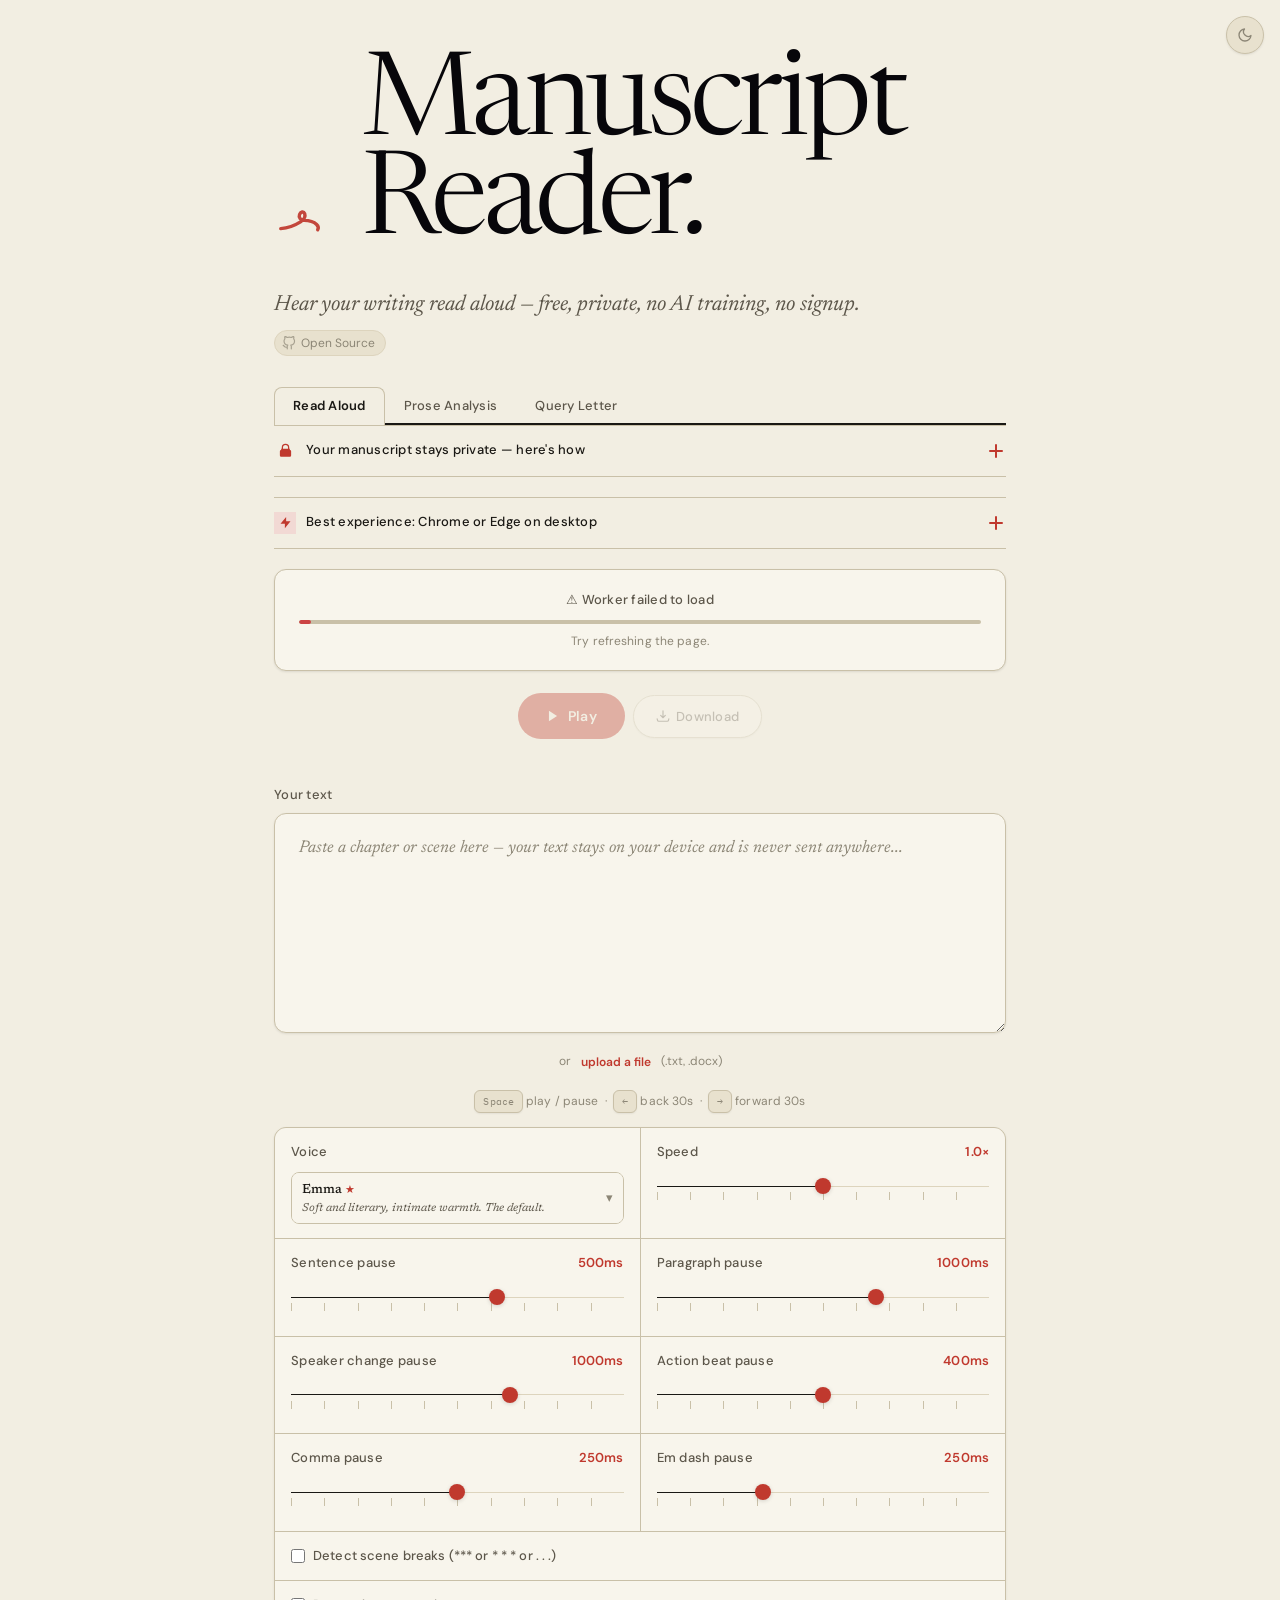
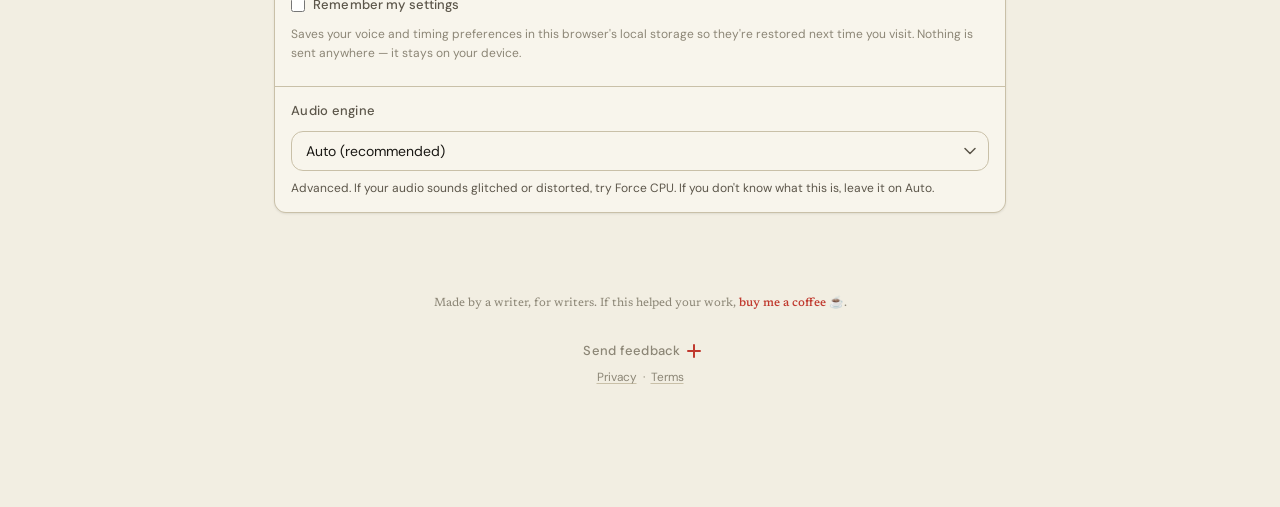
==== commit dda8ab54: "Reduce max TTS batch length to prevent Kokoro dropping words Kokoro's attention degrades in longer b" ====
--- a/index.html
+++ b/index.html
@@ -2402,7 +2402,7 @@
   // Smaller batches on mobile = faster per-batch generation, less gap between segments
   const isMobileDevice = /Android|webOS|iPhone|iPad|iPod|BlackBerry|IEMobile|Opera Mini/i.test(navigator.userAgent);
   const MIN_BATCH_LENGTH = isMobileDevice ? 100 : 200;
-  const MAX_BATCH_LENGTH = isMobileDevice ? 250 : 500;
+  const MAX_BATCH_LENGTH = isMobileDevice ? 250 : 300;
 
   function batchSentences(sentences) {
     const batches = [];
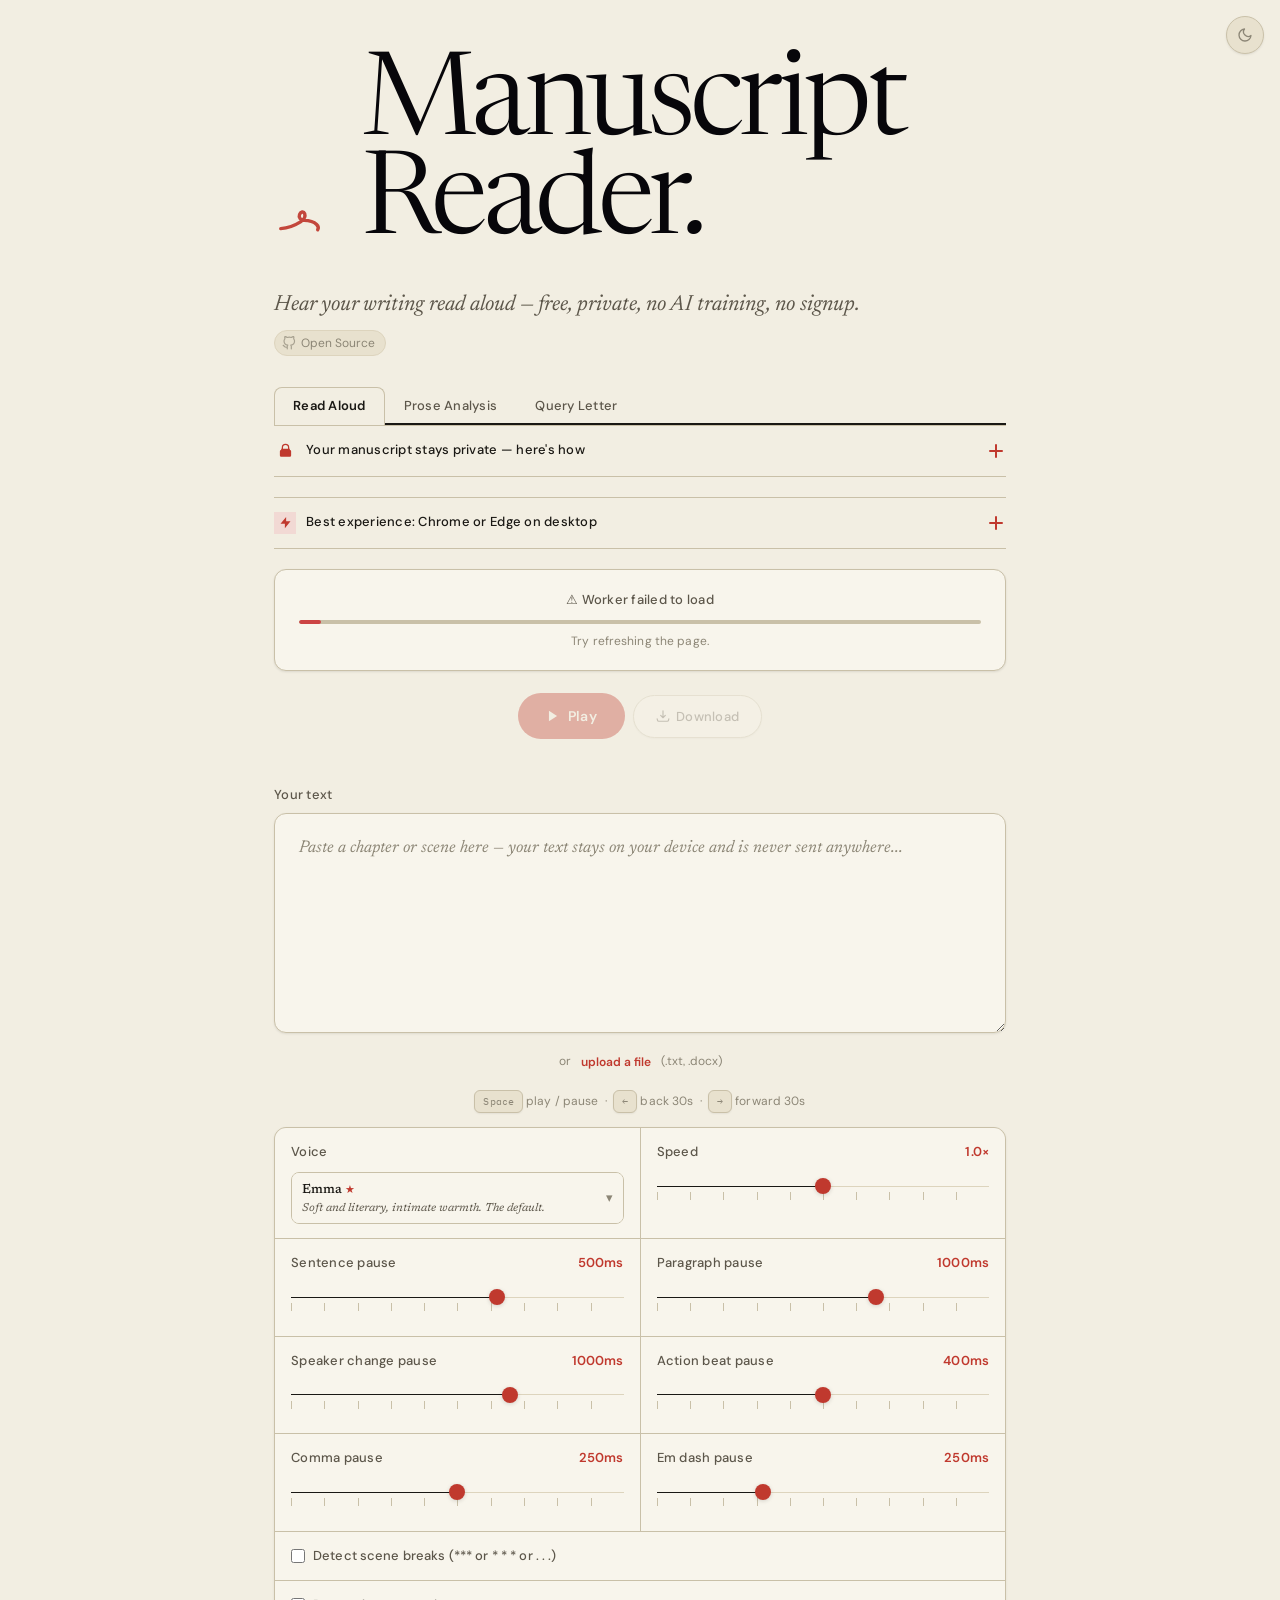
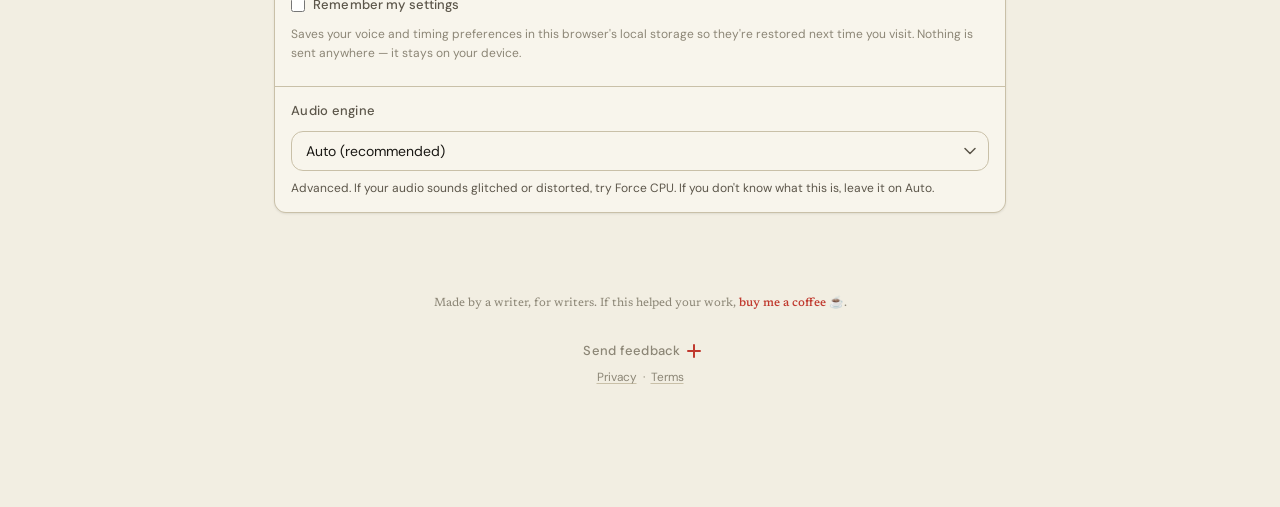
==== commit 84a888b1: "Fix pause not stopping playback during inter-batch delays Pausing during sentence/paragraph/scene-br" ====
--- a/index.html
+++ b/index.html
@@ -2627,8 +2627,11 @@
   }
 
   // ─── Play an AudioBuffer ───────────────────────────
+  let resolvePlayBuffer = null;
+
   function playBuffer(buffer) {
     return new Promise((resolve) => {
+      resolvePlayBuffer = resolve;
       const ctx = getAudioContext();
       currentSource = ctx.createBufferSource();
       currentSource.buffer = buffer;
@@ -2649,6 +2652,7 @@
         clearInterval(scrollPollTimer);
         scrollPollTimer = null;
         currentSource = null;
+        resolvePlayBuffer = null;
         resolve();
       };
       currentSource.start();
@@ -2904,13 +2908,15 @@
       playFrom(0);
 
     } else if (isPlaying && !isPaused) {
-      // Pause: stop current source
+      // Pause: stop current source and invalidate the playback loop
+      playbackSessionId++;
       if (scrollPollTimer) { clearInterval(scrollPollTimer); scrollPollTimer = null; }
       if (currentSource) {
         currentSource.onended = null;
         currentSource.stop();
         currentSource = null;
       }
+      if (resolvePlayBuffer) { resolvePlayBuffer(); resolvePlayBuffer = null; }
       isPaused = true;
       isPlaying = false;
       releaseWakeLock(); // Allow screen to sleep while paused
@@ -2927,12 +2933,14 @@
 
   function stopReading() {
     stopRequested = true;
+    playbackSessionId++;
     if (scrollPollTimer) { clearInterval(scrollPollTimer); scrollPollTimer = null; }
     if (currentSource) {
       currentSource.onended = null;
       currentSource.stop();
       currentSource = null;
     }
+    if (resolvePlayBuffer) { resolvePlayBuffer(); resolvePlayBuffer = null; }
     isPlaying = false;
     isPaused = false;
     isPreparing = false;
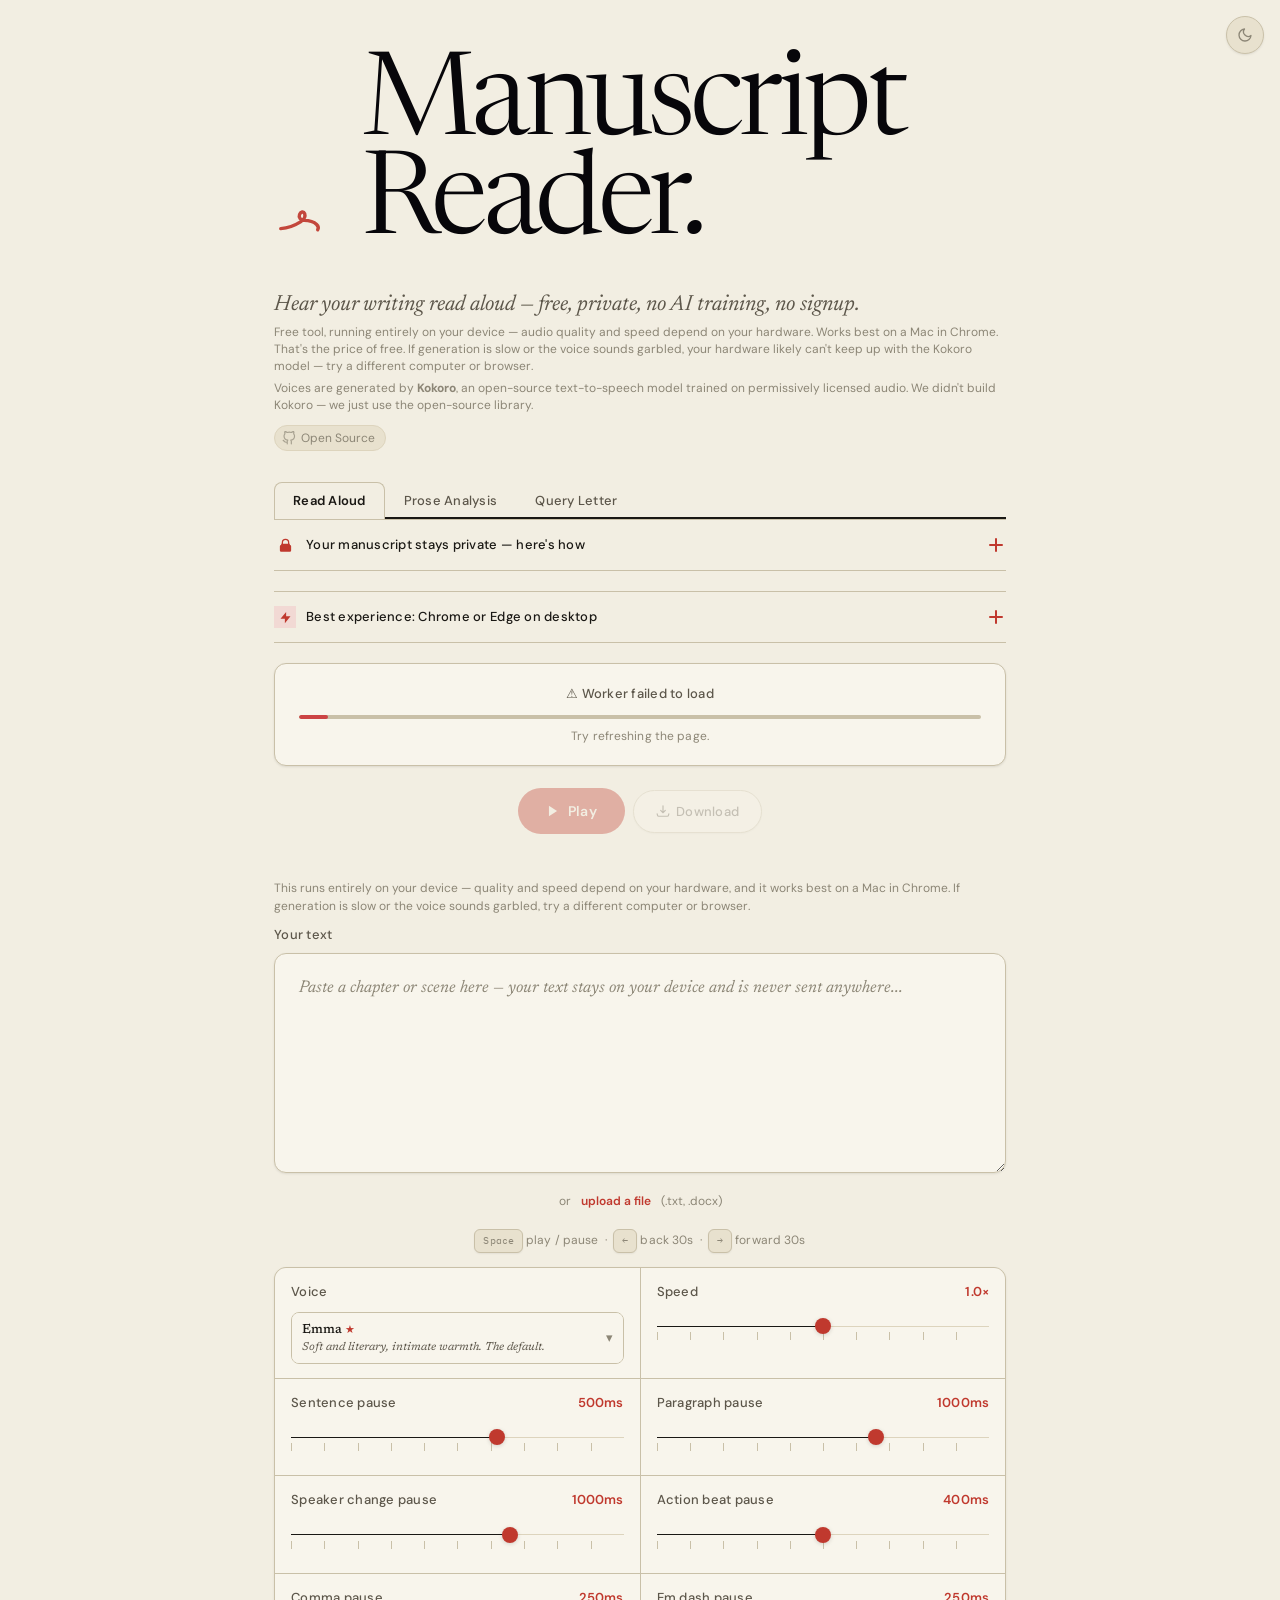
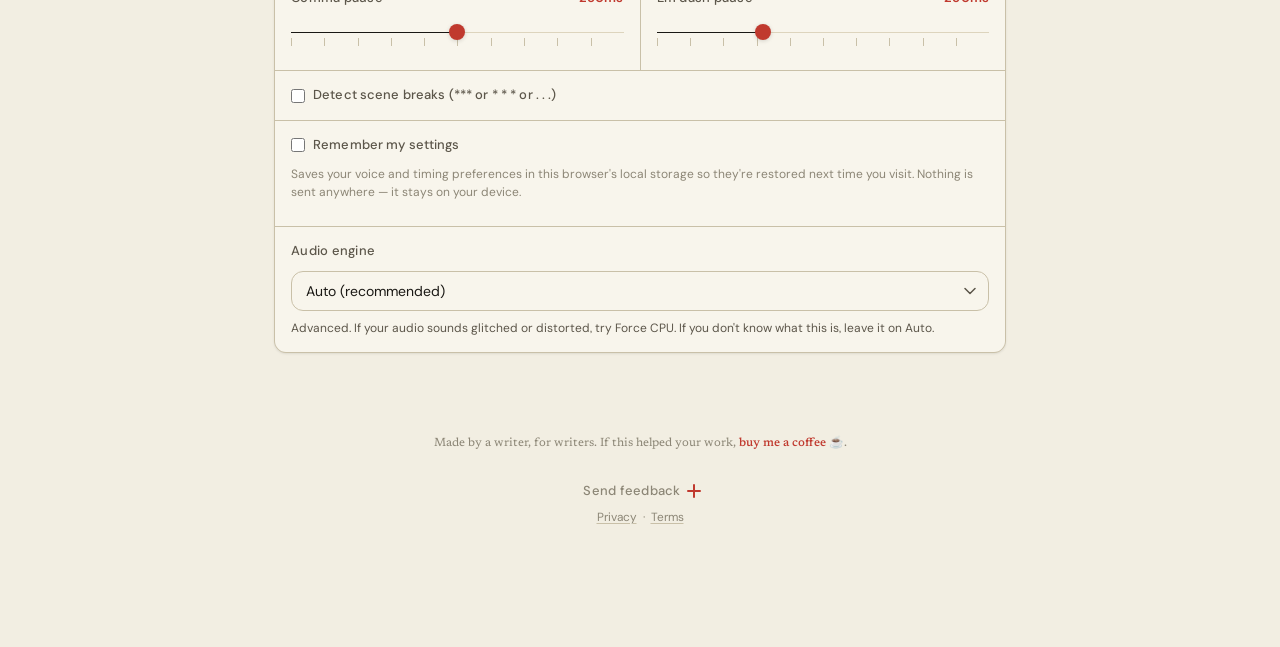
==== commit 11a1c222: "Allow settings changes during playback; drop full reload on engine switch Settings stay visible whil" ====
--- a/index.html
+++ b/index.html
@@ -892,7 +892,6 @@
   transition: opacity 0.2s;
 }
 
-.settings.collapsed { display: none; }
 .settings .setting.full-width { grid-column: 1 / -1; }
 
 @media (max-width: 560px) { .settings { grid-template-columns: 1fr; } }
@@ -1028,6 +1027,47 @@
 .audio-engine-reload { color: var(--proof); }
 .audio-engine-reload a { color: var(--proof); border-bottom: 1px dotted var(--proof); }
 
+/* Apply-changes bar — shown when settings are edited mid-playback */
+.settings-apply-bar {
+  grid-column: 1 / -1;
+  background: var(--paper-soft);
+  padding: 12px 16px;
+  display: flex;
+  align-items: center;
+  justify-content: space-between;
+  gap: 12px;
+  border-bottom: 1px solid var(--rule-soft);
+}
+
+.settings-apply-warning {
+  font-family: var(--ui);
+  font-size: 12px;
+  line-height: 1.5;
+  color: var(--ink-muted);
+}
+
+.settings-apply-btn {
+  flex-shrink: 0;
+  padding: 8px 18px;
+  background: var(--proof);
+  color: var(--paper);
+  border: none;
+  border-radius: var(--radius-pill);
+  font-family: var(--ui);
+  font-size: 13px;
+  font-weight: 600;
+  letter-spacing: 0.01em;
+  cursor: pointer;
+  transition: transform 0.15s cubic-bezier(0.34, 1.56, 0.64, 1), opacity 0.2s;
+}
+
+.settings-apply-btn:hover { transform: translateY(-1px); opacity: 0.92; }
+.settings-apply-btn:active { transform: translateY(0); }
+
+@media (max-width: 560px) {
+  .settings-apply-bar { flex-direction: column; align-items: stretch; }
+}
+
 /* Playback soundwave visualizer */
 .playback-wave {
   display: none;
@@ -1385,6 +1425,8 @@
 .wordmark-logo{height:52px;width:auto;align-self:flex-end;margin-bottom:6px;opacity:0.92;flex-shrink:0;}
 .gloss-writer{font-family:var(--serif);font-weight:600;font-size:var(--t-h3);line-height:1.2;color:var(--ink-strong);margin-bottom:4px;}
 .gloss-desc{font-style:italic;font-size:var(--t-h3);line-height:1.25;color:var(--ink-muted);margin-bottom:4px;}
+.hardware-note{font-family:var(--ui);font-size:12px;line-height:1.45;color:var(--ink-faint);margin-bottom:4px;}
+.input-hardware-note{margin-bottom:10px;}
 .gloss-trust{font-family:var(--ui);font-size:12px;letter-spacing:0.01em;color:var(--ink-faint);line-height:1.5;}
 .open-source-badge{display:inline-flex;align-items:center;gap:5px;font-family:var(--ui);font-size:12px;color:var(--ink-faint);background:var(--paper-deep);border:1px solid var(--rule-soft);border-radius:var(--radius-pill);padding:3px 10px 3px 7px;margin-top:6px;transition:color 0.2s,border-color 0.2s;text-decoration:none;}
 .open-source-badge:hover{color:var(--ink-muted);border-color:var(--rule);}
@@ -1524,6 +1566,8 @@
 <div class="name">Manuscript<br>Reader<em>.</em></div>
 <div class="gloss">
   <p class="gloss-desc">Hear your writing read aloud — free, private, no AI training, no signup.</p>
+  <p class="hardware-note">Free tool, running entirely on your device — audio quality and speed depend on your hardware. Works best on a Mac in Chrome. That's the price of free. If generation is slow or the voice sounds garbled, your hardware likely can't keep up with the Kokoro model — try a different computer or browser.</p>
+  <p class="hardware-note">Voices are generated by <strong>Kokoro</strong>, an open-source text-to-speech model trained on permissively licensed audio. We didn't build Kokoro — we just use the open-source library.</p>
   <a href="https://github.com/AubreyHaskett/manuscriptreader.com" target="_blank" rel="noopener" class="open-source-badge"><svg viewBox="0 0 24 24" width="14" height="14" fill="none" stroke="currentColor" stroke-width="2" stroke-linecap="round" stroke-linejoin="round"><path d="M9 19c-5 1.5-5-2.5-7-3m14 6v-3.87a3.37 3.37 0 00-.94-2.61c3.14-.35 6.44-1.54 6.44-7A5.44 5.44 0 0020 4.77 5.07 5.07 0 0019.91 1S18.73.65 16 2.48a13.38 13.38 0 00-7 0C6.27.65 5.09 1 5.09 1A5.07 5.07 0 005 4.77a5.44 5.44 0 00-1.5 3.78c0 5.42 3.3 6.61 6.44 7A3.37 3.37 0 009 18.13V22"/></svg> Open Source</a>
 </div>
 </div>
@@ -1622,6 +1666,7 @@
   <div class="status" id="status"></div>
 
   <div class="input-area">
+    <p class="hardware-note input-hardware-note">This runs entirely on your device — quality and speed depend on your hardware, and it works best on a Mac in Chrome. If generation is slow or the voice sounds garbled, try a different computer or browser.</p>
     <label>Your text</label>
     <div class="drop-zone" id="dropZone">
       <div class="drop-zone-overlay">
@@ -1644,6 +1689,10 @@
   </div>
 
   <div class="settings">
+    <div class="settings-apply-bar" id="settingsApplyBar" style="display:none;">
+      <span class="settings-apply-warning">Applying changes will re-process the text — audio will regenerate from where you are now.</span>
+      <button type="button" class="settings-apply-btn" id="settingsApplyBtn">Apply changes</button>
+    </div>
     <div class="setting">
       <div class="setting-label"><span>Voice</span></div>
       <select id="voiceSelect" style="display:none">
@@ -1752,7 +1801,7 @@
         <option value="webgpu">Force GPU (WebGPU)</option>
       </select>
       <p class="audio-engine-hint">Advanced. If your audio sounds glitched or distorted, try Force CPU. If you don't know what this is, leave it on Auto.</p>
-      <p class="audio-engine-reload" id="audioEngineReload" style="display:none;">Saved — <a href="#" id="audioEngineReloadLink">reload to apply</a>.</p>
+      <p class="audio-engine-reload" id="audioEngineReload" style="display:none;">Saved — <a href="#" id="audioEngineReloadLink">apply now</a>.</p>
     </div>
   </div>
 
@@ -1933,6 +1982,7 @@
   let isPlaying = false;
   let isPaused = false;
   let isPreparing = false;  // true while pre-generating audio
+  let settingsDirty = false; // true when settings changed during playback, pending Apply
   let isDownloading = false; // true while generating for download
   let downloadCancelled = false;
   let audioContext = null;
@@ -2081,6 +2131,8 @@
         stopDemo();
         picker.classList.remove('open');
         renderVoiceCast();
+        markSettingsDirty();
+        persistSettings();
       });
     });
 
@@ -2125,6 +2177,9 @@
   const progressCurrent = document.getElementById('progressCurrent');
   const statusEl = document.getElementById('status');
   const settingsEl = document.querySelector('.settings');
+  const settingsApplyBar = document.getElementById('settingsApplyBar');
+  const settingsApplyBtn = document.getElementById('settingsApplyBtn');
+  settingsApplyBtn.addEventListener('click', applySettingsDuringPlayback);
   const kbdHintEl = document.getElementById('kbdHint');
 
   // Helper to set status text (clears error styling)
@@ -2264,25 +2319,68 @@
     };
   }
 
-  // Start fake progress while model loads
+  // Fake progress bar while the model loads — restartable so switching the
+  // audio engine can re-run it without a full page reload.
   let fakeProgress = 0;
-  const progressInterval = setInterval(() => {
-    if (fakeProgress < 90 && !modelReady) {
-      fakeProgress += Math.random() * 3;
-      modelProgressFill.style.width = Math.min(fakeProgress, 90) + '%';
-    }
-  }, 500);
+  let progressInterval = null;
+  let checkReadyInterval = null;
+  function startFakeProgress() {
+    fakeProgress = 0;
+    modelProgressFill.style.width = '0%';
+    if (progressInterval) clearInterval(progressInterval);
+    if (checkReadyInterval) clearInterval(checkReadyInterval);
+    progressInterval = setInterval(() => {
+      if (fakeProgress < 90 && !modelReady) {
+        fakeProgress += Math.random() * 3;
+        modelProgressFill.style.width = Math.min(fakeProgress, 90) + '%';
+      }
+    }, 500);
+    checkReadyInterval = setInterval(() => {
+      if (modelReady) {
+        clearInterval(progressInterval);
+        clearInterval(checkReadyInterval);
+      }
+    }, 100);
+  }
+
+  // Tear down the current worker and spin up a fresh one under a new engine
+  // preference, in place — no full page reload/re-download needed.
+  async function reinitAudioEngine() {
+    if (isPlaying || isPaused || isPreparing) stopReading();
+
+    if (worker) { try { worker.terminate(); } catch(e) {} }
+    pendingGenerations.forEach(p => p.reject(new Error('Audio engine changed')));
+    pendingGenerations.clear();
+    audioCache.clear();
+    prefetchInFlight.clear();
+
+    modelReady = false;
+    playBtn.disabled = true;
+    downloadBtn.disabled = true;
+    skipBackBtn.disabled = true;
+    skipForwardBtn.disabled = true;
+
+    // Reset the model-status banner back to its loading appearance
+    modelStatus.classList.remove('ready');
+    modelStatus.style.transition = '';
+    modelStatus.style.opacity = '';
+    modelStatus.style.maxHeight = '';
+    modelStatus.style.marginBottom = '';
+    modelStatus.style.padding = '';
+    modelStatus.style.overflow = '';
+    modelStatusText.classList.remove('ready-text');
+    modelStatusText.innerHTML = '<span class="spinner"></span>Switching audio engine...';
+    modelProgressFill.classList.remove('ready');
+    modelProgressFill.style.background = '';
+    modelDetail.textContent = '';
+
+    startFakeProgress();
+    await initWorker();
+  }
 
   // Initialize worker
+  startFakeProgress();
   initWorker();
-
-  // Clear progress interval when ready
-  const checkReady = setInterval(() => {
-    if (modelReady) {
-      clearInterval(progressInterval);
-      clearInterval(checkReady);
-    }
-  }, 100);
 
   // ─── Audio Context ─────────────────────────────────
   function getAudioContext() {
@@ -2713,6 +2811,69 @@
     playFrom(batchIndex);
   }
 
+  // ─── Settings changed mid-playback — gated behind Apply ─────
+  function markSettingsDirty() {
+    if (!isPlaying && !isPaused) return;
+    settingsDirty = true;
+    settingsApplyBar.style.display = '';
+  }
+
+  function clearSettingsDirty() {
+    settingsDirty = false;
+    settingsApplyBar.style.display = 'none';
+  }
+
+  function applySettingsDuringPlayback() {
+    if (!settingsDirty) return;
+    const wasPlaying = isPlaying;
+
+    // Stop whatever's currently running, but keep our place in the text
+    playbackSessionId++;
+    stopRequested = true;
+    if (scrollPollTimer) { clearInterval(scrollPollTimer); scrollPollTimer = null; }
+    if (currentSource) {
+      currentSource.onended = null;
+      currentSource.stop();
+      currentSource = null;
+    }
+    if (resolvePlayBuffer) { resolvePlayBuffer(); resolvePlayBuffer = null; }
+
+    // Remember where we are by original sentence, not batch index — batch
+    // boundaries can shift once we re-split/re-batch below.
+    const curBatch = batches[currentBatchIndex];
+    const resumeSentenceIndex = curBatch && curBatch.sentenceIndices.length
+      ? curBatch.sentenceIndices[0]
+      : sentences.length - 1;
+
+    // Re-derive sentences/batches under the new settings (voice/speed don't
+    // affect splitting, but scene-break detection and comma pause do) and
+    // rebuild the reading view against the new batch structure.
+    const text = manuscriptEl.value.trim();
+    sentences = splitIntoSentences(text);
+    batches = batchSentences(sentences);
+    audioCache.clear();
+    prefetchInFlight.clear();
+    buildReadingView();
+
+    const clampedIndex = Math.max(0, Math.min(resumeSentenceIndex, sentences.length - 1));
+    currentBatchIndex = findBatchForSentence(clampedIndex);
+
+    clearSettingsDirty();
+    persistSettings();
+
+    stopRequested = false;
+    if (wasPlaying) {
+      isPaused = false;
+      playFrom(currentBatchIndex);
+    } else {
+      isPlaying = false;
+      isPaused = true;
+      updateHighlight();
+      updateUI();
+      statusEl.textContent = 'Paused — settings applied.';
+    }
+  }
+
   // ─── Update Highlight ──────────────────────────────
   function updateHighlight(genBatchIndex) {
     const currentBatch = batches[currentBatchIndex];
@@ -2853,6 +3014,7 @@
         currentBatchIndex = batches.length;
         updateHighlight();
         statusEl.textContent = 'Finished reading.';
+        clearSettingsDirty();
       }
       isPlaying = false;
       isPaused = false;
@@ -2863,7 +3025,7 @@
 
   // ─── Controls ──────────────────────────────────────
   async function togglePlay() {
-    if (!modelReady) return;
+    if (!modelReady || isPreparing) return;
 
     if (!isPlaying && !isPaused) {
       // Fresh start
@@ -2878,6 +3040,7 @@
 
       audioCache.clear();
       currentBatchIndex = 0;
+      clearSettingsDirty();
       buildReadingView();
       readingView.classList.add('active');
       manuscriptEl.closest('.input-area').classList.add('hidden');
@@ -2950,6 +3113,7 @@
     batches = [];
     audioCache.clear();
     prefetchInFlight.clear();
+    clearSettingsDirty();
     hidePreparingOverlay();
     hideGeneratingOverlay();
     playBtn.classList.remove('loading');
@@ -3028,9 +3192,9 @@
     stopBtn.classList.toggle('hidden', !inPlaybackMode);
     stopBtn.textContent = isPreparing ? 'Cancel' : 'Stop';
 
-    // Hide settings completely while preparing, collapse while playing or paused
+    // Hide settings completely while preparing; stay visible while playing or
+    // paused so changes can be made (gated behind the Apply-changes bar).
     settingsEl.classList.toggle('hidden', isPreparing);
-    settingsEl.classList.toggle('collapsed', (isPlaying || isPaused) && !isPreparing);
 
     // Hide keyboard hint during preparing (not useful yet)
     kbdHintEl.classList.toggle('hidden', isPreparing);
@@ -3404,11 +3568,7 @@
   speedRange.addEventListener('input', () => {
     speedVal.textContent = parseFloat(speedRange.value).toFixed(2) + '×';
     updateReadingEstimate();
-    // Clear cache when speed changes during playback
-    if (isPlaying || isPaused) {
-      audioCache.clear();
-      prefetchInFlight.clear();
-    }
+    markSettingsDirty();
   });
 
   const pauseRange = document.getElementById('pauseRange');
@@ -3431,35 +3591,43 @@
   pauseRange.addEventListener('input', () => {
     pauseVal.textContent = pauseRange.value + 'ms';
     updateReadingEstimate();
+    markSettingsDirty();
   });
 
   paraPauseRange.addEventListener('input', () => {
     paraPauseVal.textContent = paraPauseRange.value + 'ms';
     updateReadingEstimate();
+    markSettingsDirty();
   });
 
   commaPauseRange.addEventListener('input', () => {
     commaPauseVal.textContent = commaPauseRange.value + 'ms';
+    markSettingsDirty();
   });
 
   emDashPauseRange.addEventListener('input', () => {
     emDashPauseVal.textContent = emDashPauseRange.value + 'ms';
+    markSettingsDirty();
   });
 
   speakerChangePauseRange.addEventListener('input', () => {
     speakerChangePauseVal.textContent = speakerChangePauseRange.value + 'ms';
+    markSettingsDirty();
   });
 
   actionBeatPauseRange.addEventListener('input', () => {
     actionBeatPauseVal.textContent = actionBeatPauseRange.value + 'ms';
+    markSettingsDirty();
   });
 
   sceneBreakToggle.addEventListener('change', () => {
     sceneBreakPauseWrap.style.display = sceneBreakToggle.checked ? '' : 'none';
+    markSettingsDirty();
   });
 
   sceneBreakPauseRange.addEventListener('input', () => {
     sceneBreakPauseVal.textContent = sceneBreakPauseRange.value + 'ms';
+    markSettingsDirty();
   });
 
   // Audio engine override (advanced)
@@ -3476,7 +3644,8 @@
   });
   audioEngineReloadLink.addEventListener('click', (e) => {
     e.preventDefault();
-    location.reload();
+    audioEngineReload.style.display = 'none';
+    reinitAudioEngine();
   });
 
   // ─── Save / Restore Settings ────────────────────────
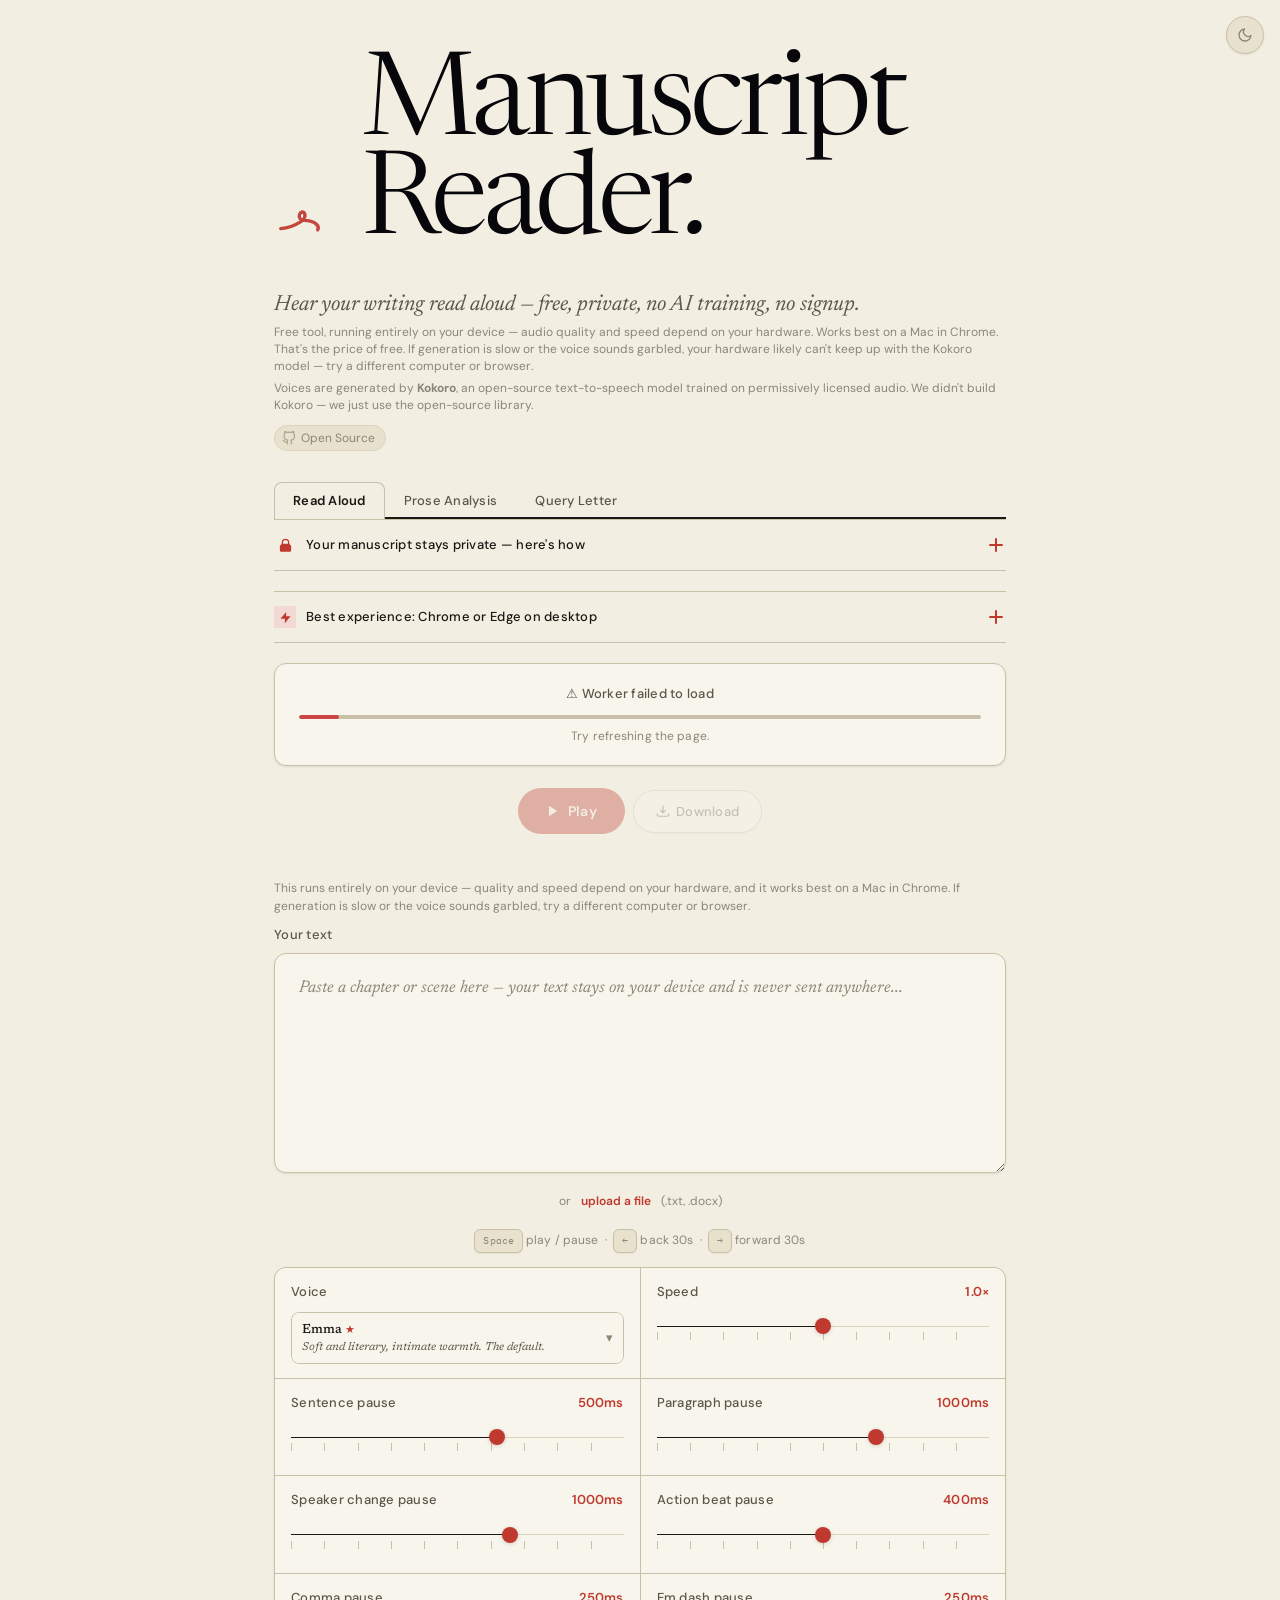
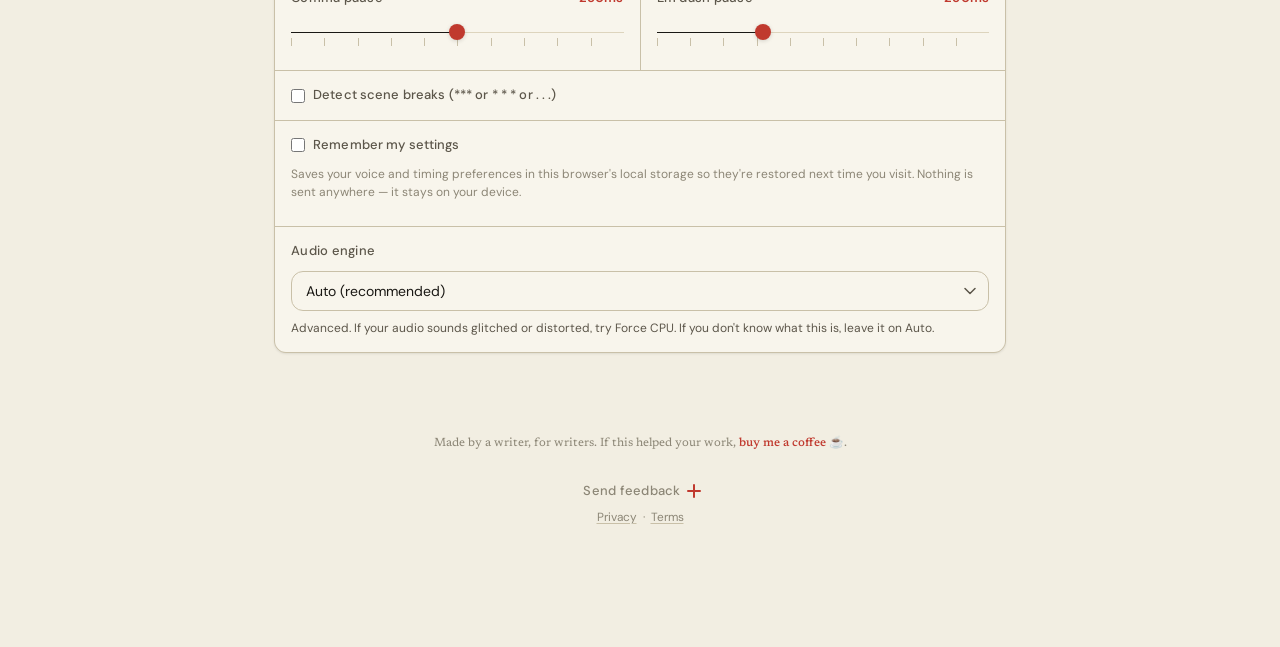
==== commit ad6b89d3: "Keep hardware disclaimer visible during playback, not just before It was nested inside .input-area, " ====
--- a/index.html
+++ b/index.html
@@ -1665,8 +1665,9 @@
 
   <div class="status" id="status"></div>
 
+  <p class="hardware-note input-hardware-note">This runs entirely on your device — quality and speed depend on your hardware, and it works best on a Mac in Chrome. If generation is slow or the voice sounds garbled, try a different computer or browser.</p>
+
   <div class="input-area">
-    <p class="hardware-note input-hardware-note">This runs entirely on your device — quality and speed depend on your hardware, and it works best on a Mac in Chrome. If generation is slow or the voice sounds garbled, try a different computer or browser.</p>
     <label>Your text</label>
     <div class="drop-zone" id="dropZone">
       <div class="drop-zone-overlay">
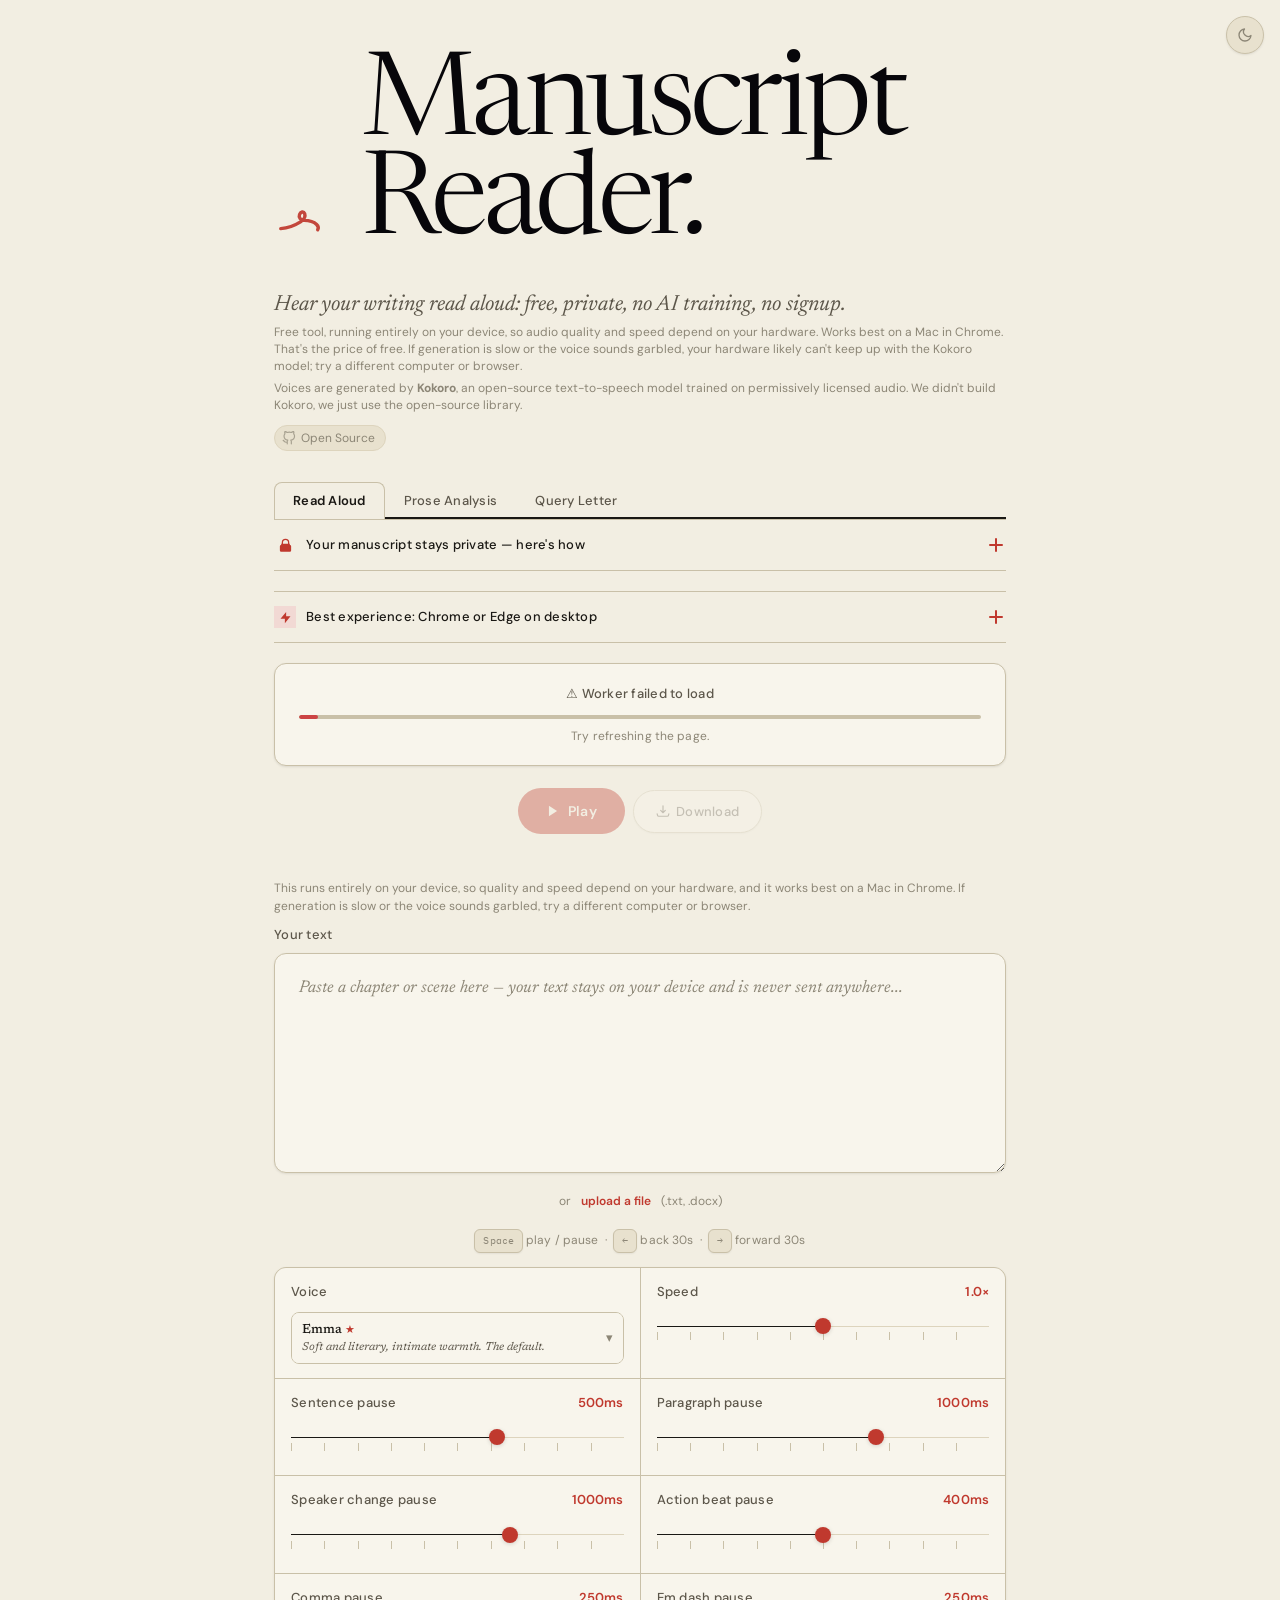
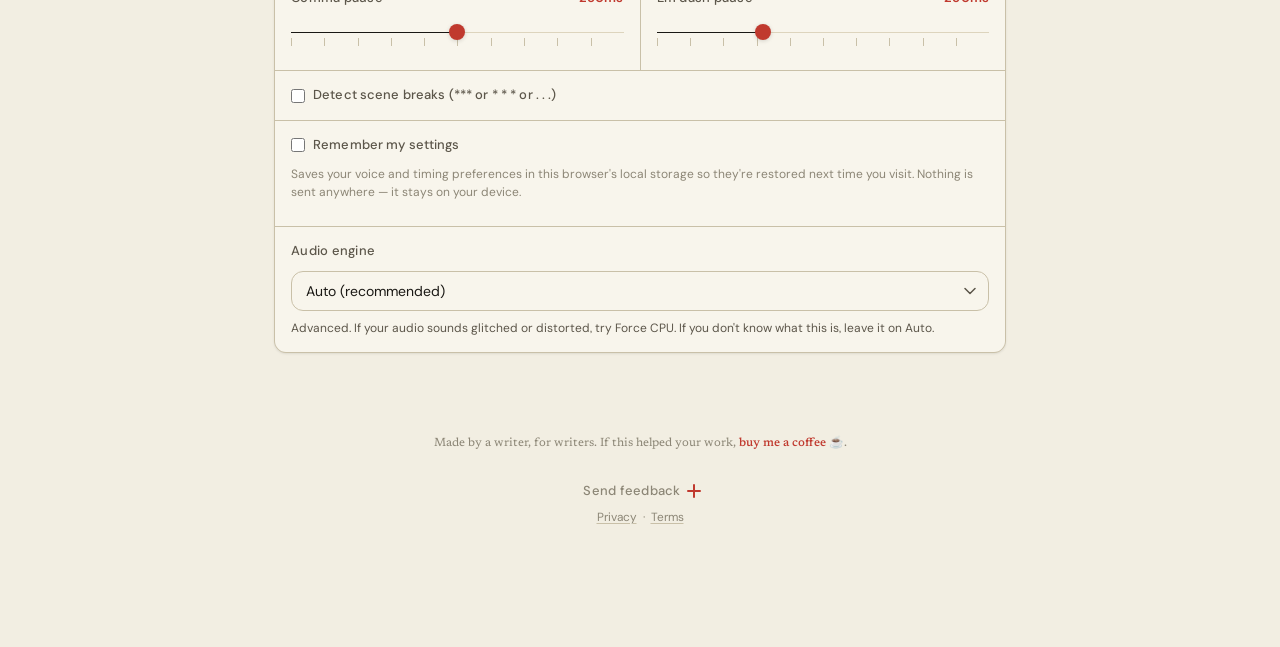
==== commit d53f3376: "Reduce em dash overuse in header disclaimer copy Vary punctuation (colon, comma, semicolon) instead " ====
--- a/index.html
+++ b/index.html
@@ -1565,9 +1565,9 @@
 <img src="logo.svg" alt="" class="wordmark-logo" aria-hidden="true">
 <div class="name">Manuscript<br>Reader<em>.</em></div>
 <div class="gloss">
-  <p class="gloss-desc">Hear your writing read aloud — free, private, no AI training, no signup.</p>
-  <p class="hardware-note">Free tool, running entirely on your device — audio quality and speed depend on your hardware. Works best on a Mac in Chrome. That's the price of free. If generation is slow or the voice sounds garbled, your hardware likely can't keep up with the Kokoro model — try a different computer or browser.</p>
-  <p class="hardware-note">Voices are generated by <strong>Kokoro</strong>, an open-source text-to-speech model trained on permissively licensed audio. We didn't build Kokoro — we just use the open-source library.</p>
+  <p class="gloss-desc">Hear your writing read aloud: free, private, no AI training, no signup.</p>
+  <p class="hardware-note">Free tool, running entirely on your device, so audio quality and speed depend on your hardware. Works best on a Mac in Chrome. That's the price of free. If generation is slow or the voice sounds garbled, your hardware likely can't keep up with the Kokoro model; try a different computer or browser.</p>
+  <p class="hardware-note">Voices are generated by <strong>Kokoro</strong>, an open-source text-to-speech model trained on permissively licensed audio. We didn't build Kokoro, we just use the open-source library.</p>
   <a href="https://github.com/AubreyHaskett/manuscriptreader.com" target="_blank" rel="noopener" class="open-source-badge"><svg viewBox="0 0 24 24" width="14" height="14" fill="none" stroke="currentColor" stroke-width="2" stroke-linecap="round" stroke-linejoin="round"><path d="M9 19c-5 1.5-5-2.5-7-3m14 6v-3.87a3.37 3.37 0 00-.94-2.61c3.14-.35 6.44-1.54 6.44-7A5.44 5.44 0 0020 4.77 5.07 5.07 0 0019.91 1S18.73.65 16 2.48a13.38 13.38 0 00-7 0C6.27.65 5.09 1 5.09 1A5.07 5.07 0 005 4.77a5.44 5.44 0 00-1.5 3.78c0 5.42 3.3 6.61 6.44 7A3.37 3.37 0 009 18.13V22"/></svg> Open Source</a>
 </div>
 </div>
@@ -1665,7 +1665,7 @@
 
   <div class="status" id="status"></div>
 
-  <p class="hardware-note input-hardware-note">This runs entirely on your device — quality and speed depend on your hardware, and it works best on a Mac in Chrome. If generation is slow or the voice sounds garbled, try a different computer or browser.</p>
+  <p class="hardware-note input-hardware-note">This runs entirely on your device, so quality and speed depend on your hardware, and it works best on a Mac in Chrome. If generation is slow or the voice sounds garbled, try a different computer or browser.</p>
 
   <div class="input-area">
     <label>Your text</label>
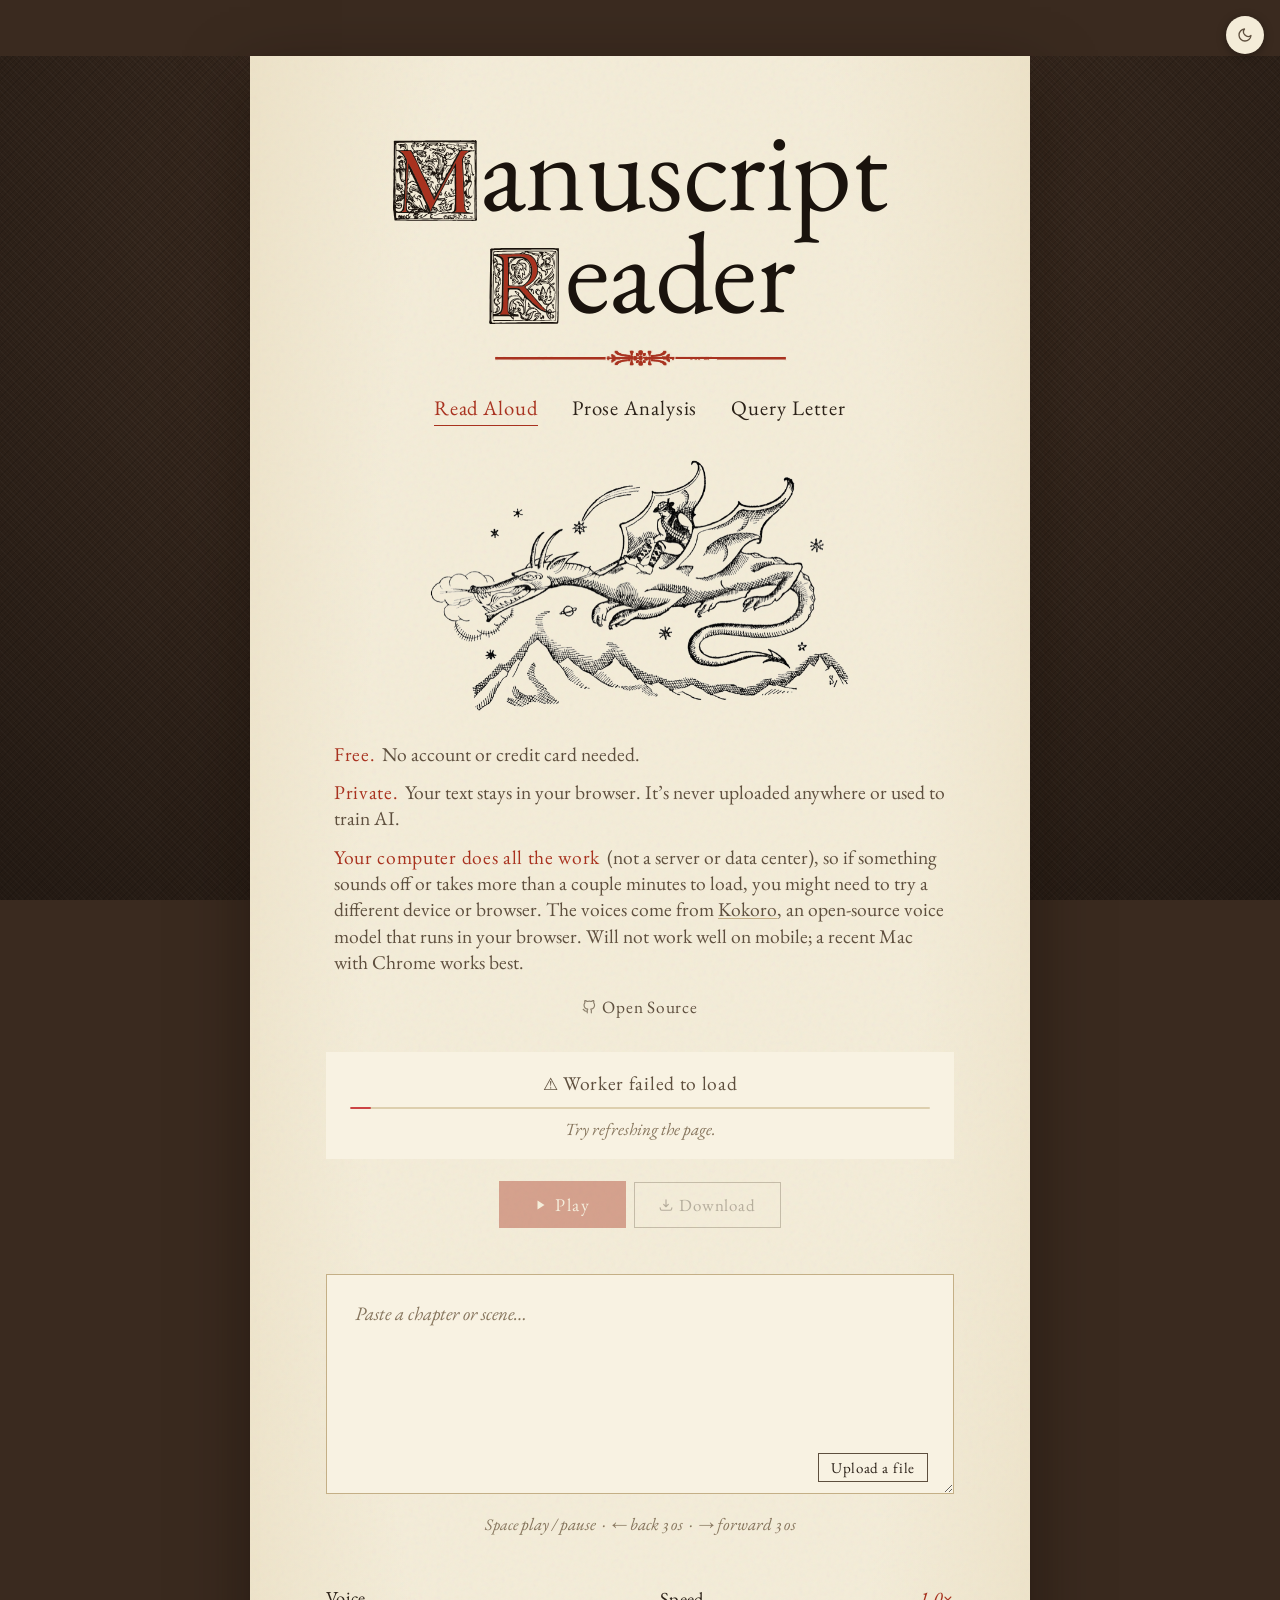
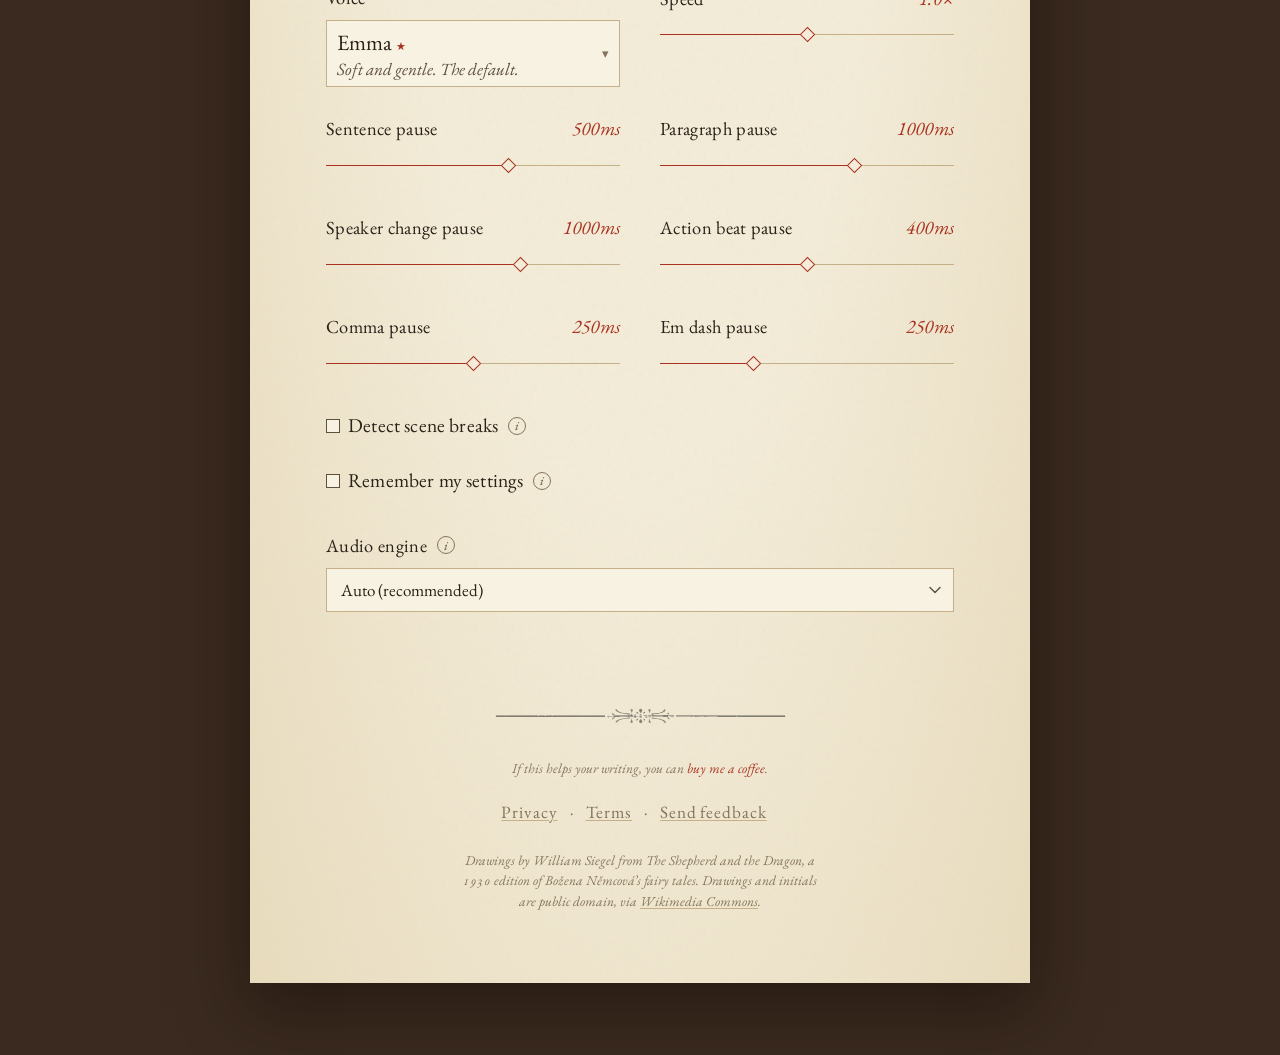
==== commit da82d787: "Manuscript Reader: private, browser-based text-to-speech for writers" ====
--- a/index.html
+++ b/index.html
@@ -10,92 +10,12 @@
 <meta property="og:type" content="website">
 <meta property="og:url" content="https://manuscriptreader.com">
 <link rel="canonical" href="https://manuscriptreader.com">
-<link rel="icon" href="favicon.svg" type="image/svg+xml">
 <link rel="icon" href="favicon.ico" sizes="any">
 <link rel="apple-touch-icon" href="apple-touch-icon.png">
 <link rel="preconnect" href="https://fonts.googleapis.com">
 <link rel="preconnect" href="https://fonts.gstatic.com" crossorigin>
-<link href="https://fonts.googleapis.com/css2?family=Newsreader:ital,opsz,wght@0,6..72,300..800;1,6..72,300..800&family=IBM+Plex+Mono:ital,wght@0,300;0,400;0,500;0,600;1,400;1,500&family=DM+Sans:ital,opsz,wght@0,9..40,300..800;1,9..40,300..800&display=swap" rel="stylesheet">
+<link href="https://fonts.googleapis.com/css2?family=EB+Garamond:ital,wght@0,400..700;1,400..700&family=IM+Fell+English:ital@0;1&family=IM+Fell+English+SC&display=swap" rel="stylesheet">
 <style>
-/* ═══════════════════════════════════════════════════════════════
-   MANUSCRIPT READER — The Editorial Proofroom
-   ═══════════════════════════════════════════════════════════════ */
-
-:root {
-  --paper:        #F2EEE2;
-  --paper-deep:   #E8E1CE;
-  --paper-soft:   #F8F5EC;
-  --rule:         #C9C0A8;
-  --rule-soft:    #DDD4BD;
-  --ink:          #1A1814;
-  --ink-strong:   #07060A;
-  --ink-muted:    #5C564A;
-  --ink-faint:    #8C8676;
-  --proof:        #C0392E;
-  --proof-deep:   #8C2920;
-  --proof-wash:   #F2D9D4;
-  --indigo:       #1F3A6B;
-  --warn:         #7A5C00;
-  --warn-deep:    #5C4500;
-  --warn-wash:    #FEF6D8;
-  --t-mast:clamp(54px,9vw,132px);--t-h1:clamp(36px,5vw,64px);--t-h2:clamp(26px,3vw,38px);--t-h3:22px;--t-body:17px;--t-small:14px;--t-mono:12px;--t-caps:11px;--gut:clamp(20px,4vw,56px);--rule-w:1px;
-  --serif:  "Newsreader", "Iowan Old Style", Charter, Georgia, serif;
-  --mono:   "IBM Plex Mono", "JetBrains Mono", "SF Mono", ui-monospace, monospace;
-  --ui:     "DM Sans", -apple-system, BlinkMacSystemFont, "Segoe UI", Roboto, sans-serif;
-  --radius: 12px;
-  --radius-sm: 8px;
-  --radius-lg: 16px;
-  --radius-pill: 999px;
-  --shadow-sm: 0 1px 3px rgba(0,0,0,0.06), 0 1px 2px rgba(0,0,0,0.04);
-  --shadow-md: 0 4px 12px rgba(0,0,0,0.08), 0 2px 4px rgba(0,0,0,0.04);
-  --shadow-lg: 0 8px 24px rgba(0,0,0,0.12), 0 4px 8px rgba(0,0,0,0.06);
-}
-
-@media (prefers-color-scheme: dark) {
-  :root:not([data-theme="light"]) {
-    --paper:      #15140F;
-    --paper-deep: #0E0D0A;
-    --paper-soft: #1D1B16;
-    --rule:       #34302A;
-    --rule-soft:  #232019;
-    --ink:        #ECE3CE;
-    --ink-strong: #FFFAEC;
-    --ink-muted:  #948D7C;
-    --ink-faint:  #5F5A4F;
-    --proof:      #E16653;
-    --proof-deep: #C04435;
-    --proof-wash: #2A1714;
-    --indigo:     #88A8DD;
-    --warn:       #D4A017;
-    --warn-deep:  #B8860B;
-    --warn-wash:  #2A2410;
-    --shadow-sm: 0 1px 3px rgba(0,0,0,0.2), 0 1px 2px rgba(0,0,0,0.15);
-    --shadow-md: 0 4px 12px rgba(0,0,0,0.25), 0 2px 4px rgba(0,0,0,0.15);
-    --shadow-lg: 0 8px 24px rgba(0,0,0,0.35), 0 4px 8px rgba(0,0,0,0.2);
-  }
-}
-
-[data-theme="dark"] {
-  --paper:      #15140F;
-  --paper-deep: #0E0D0A;
-  --paper-soft: #1D1B16;
-  --rule:       #34302A;
-  --rule-soft:  #232019;
-  --ink:        #ECE3CE;
-  --ink-strong: #FFFAEC;
-  --ink-muted:  #948D7C;
-  --ink-faint:  #5F5A4F;
-  --proof:      #E16653;
-  --proof-deep: #C04435;
-  --proof-wash: #2A1714;
-  --indigo:     #88A8DD;
-  --warn:       #D4A017;
-  --warn-deep:  #B8860B;
-  --warn-wash:  #2A2410;
-  --shadow-sm: 0 1px 3px rgba(0,0,0,0.2), 0 1px 2px rgba(0,0,0,0.15);
-  --shadow-md: 0 4px 12px rgba(0,0,0,0.25), 0 2px 4px rgba(0,0,0,0.15);
-  --shadow-lg: 0 8px 24px rgba(0,0,0,0.35), 0 4px 8px rgba(0,0,0,0.2);
-}
 
 *, *::before, *::after { box-sizing: border-box; }
 html { -webkit-text-size-adjust: 100%; }
@@ -113,17 +33,6 @@
   -webkit-font-smoothing: antialiased;
 }
 
-body::before {
-  content: "";
-  position: fixed; inset: 0;
-  pointer-events: none;
-  z-index: 9999;
-  opacity: 0.04;
-  background-image: url("data:image/svg+xml,%3Csvg viewBox='0 0 256 256' xmlns='http://www.w3.org/2000/svg'%3E%3Cfilter id='n'%3E%3CfeTurbulence type='fractalNoise' baseFrequency='0.9' numOctaves='4' stitchTiles='stitch'/%3E%3C/filter%3E%3Crect width='100%25' height='100%25' filter='url(%23n)' opacity='0.03'/%3E%3C/svg%3E");
-}
-
-::selection { background: var(--proof); color: var(--paper); }
-
 .app {
   position: relative;
   z-index: 1;
@@ -132,7 +41,7 @@
   padding: 40px 24px 120px;
 }
 
-/* Masthead */
+
 .header {
   text-align: center;
   margin-bottom: 28px;
@@ -200,7 +109,7 @@
   color: var(--ink-faint);
 }
 
-/* Site nav */
+
 .site-nav {
   text-align: center;
   margin-bottom: 24px;
@@ -226,7 +135,7 @@
 .site-nav a.active:hover { background: var(--proof-deep); }
 .site-nav a.active::before { content: none; }
 
-/* Warning banners */
+
 .safari-warning,
 .mobile-warning {
   display: none;
@@ -264,7 +173,7 @@
 
 .safari-warning .dismiss-btn:hover { color: var(--proof); }
 
-/* Privacy banners */
+
 .privacy-banner {
   border-top: 1px solid var(--rule);
   border-bottom: 1px solid var(--rule);
@@ -327,7 +236,7 @@
   transform: translate(-50%, -50%) rotate(0deg);
   opacity: 0;
 }
-/* Hover affordance — makes it obvious the row is clickable */
+
 .privacy-banner { transition: background 0.1s; }
 .privacy-banner:hover { background: var(--paper-deep); }
 .privacy-banner summary:hover { color: var(--proof); }
@@ -365,7 +274,7 @@
 
 .privacy-point strong { font-style: normal; color: var(--ink); font-weight: 500; }
 
-/* Model status */
+
 .model-status {
   border: 1.5px solid var(--rule);
   padding: 20px 24px;
@@ -446,7 +355,7 @@
   50%       { transform: scaleY(1); }
 }
 
-/* Manuscript textarea */
+
 .input-area {
   position: relative;
   margin-bottom: 18px;
@@ -484,7 +393,7 @@
 #manuscript:focus { border-color: var(--proof); box-shadow: 0 0 0 3px var(--proof-wash); }
 #manuscript::placeholder { color: var(--ink-faint); font-style: italic; }
 
-/* Animated details expand/collapse */
+
 .animated-details {
   interpolate-size: allow-keywords;
 }
@@ -503,7 +412,7 @@
   opacity: 1;
 }
 
-/* Drop zone */
+
 .drop-zone {
   position: relative;
 }
@@ -534,17 +443,6 @@
   color: var(--proof);
 }
 
-.upload-hint {
-  display: flex;
-  align-items: center;
-  justify-content: center;
-  gap: 6px;
-  margin-top: 8px;
-  font-family: var(--ui);
-  font-size: 12px;
-  color: var(--ink-faint);
-}
-
 .upload-btn {
   background: none;
   border: none;
@@ -572,7 +470,7 @@
 }
 .reading-estimate.visible { opacity: 1; transform: translateY(0); }
 
-/* Reading view */
+
 .reading-view {
   background: var(--paper-soft);
   border: 1.5px solid var(--rule);
@@ -660,7 +558,7 @@
 .reading-view .paragraph-break { display: block; height: 1em; }
 .reading-view.preparing .sentence { cursor: default; pointer-events: none; }
 
-/* Controls */
+
 .controls-row {
   display: flex;
   gap: 8px;
@@ -675,15 +573,16 @@
   display: inline-flex;
   align-items: center;
   gap: 8px;
-  padding: 14px 28px;
+  padding: 14px 30px;
   background: var(--proof);
   color: var(--paper);
-  border: none;
-  border-radius: var(--radius-pill);
+  border: 1.5px solid var(--proof);
+  border-radius: 2px;
   font-family: var(--ui);
-  font-size: 14px;
+  font-size: 13px;
   font-weight: 600;
-  letter-spacing: 0.02em;
+  letter-spacing: 0.1em;
+  text-transform: uppercase;
   cursor: pointer;
   transition: background 0.2s, transform 0.2s cubic-bezier(0.34, 1.56, 0.64, 1), box-shadow 0.2s;
   box-shadow: var(--shadow-sm);
@@ -713,11 +612,12 @@
   background: var(--paper-soft);
   color: var(--ink-muted);
   border: 1.5px solid var(--rule);
-  border-radius: var(--radius-pill);
+  border-radius: 2px;
   font-family: var(--ui);
-  font-size: 13px;
-  font-weight: 500;
-  letter-spacing: 0.02em;
+  font-size: 12px;
+  font-weight: 600;
+  letter-spacing: 0.08em;
+  text-transform: uppercase;
   cursor: pointer;
   transition: all 0.2s cubic-bezier(0.34, 1.56, 0.64, 1);
   box-shadow: var(--shadow-sm);
@@ -763,11 +663,12 @@
   background: var(--paper-soft);
   color: var(--ink-muted);
   border: 1.5px solid var(--rule);
-  border-radius: var(--radius-pill);
+  border-radius: 2px;
   font-family: var(--ui);
-  font-size: 13px;
-  font-weight: 500;
-  letter-spacing: 0.02em;
+  font-size: 12px;
+  font-weight: 600;
+  letter-spacing: 0.08em;
+  text-transform: uppercase;
   cursor: pointer;
   transition: all 0.2s cubic-bezier(0.34, 1.56, 0.64, 1);
   box-shadow: var(--shadow-sm);
@@ -795,7 +696,7 @@
   margin-right: 6px;
 }
 
-/* Download modal */
+
 .download-modal {
   position: fixed; inset: 0;
   background: rgba(0,0,0,0.6);
@@ -877,7 +778,7 @@
   transform: translateY(-1px);
 }
 
-/* Settings grid */
+
 .settings {
   display: grid;
   grid-template-columns: 1fr 1fr;
@@ -922,7 +823,7 @@
   font-feature-settings: "tnum";
 }
 
-/* Voice select — underline */
+
 select {
   width: 100%;
   padding: 10px 36px 10px 14px;
@@ -944,7 +845,7 @@
 select:hover { border-color: var(--ink-muted); }
 select:focus { border-color: var(--proof); box-shadow: 0 0 0 3px var(--proof-wash); }
 
-/* Sliders — tick scale */
+
 input[type="range"] {
   -webkit-appearance: none;
   appearance: none;
@@ -1016,8 +917,8 @@
   border-top: 1px solid var(--rule-soft);
 }
 
-/* Audio engine override (advanced) */
-.audio-engine-hint, .audio-engine-reload {
+
+.audio-engine-reload {
   margin: 8px 0 0;
   font-family: var(--ui);
   font-size: 12px;
@@ -1027,7 +928,7 @@
 .audio-engine-reload { color: var(--proof); }
 .audio-engine-reload a { color: var(--proof); border-bottom: 1px dotted var(--proof); }
 
-/* Apply-changes bar — shown when settings are edited mid-playback */
+
 .settings-apply-bar {
   grid-column: 1 / -1;
   background: var(--paper-soft);
@@ -1068,7 +969,7 @@
   .settings-apply-bar { flex-direction: column; align-items: stretch; }
 }
 
-/* Playback soundwave visualizer */
+
 .playback-wave {
   display: none;
   align-items: center;
@@ -1105,7 +1006,7 @@
   50%      { transform: scaleY(1); }
 }
 
-/* Save settings */
+
 .save-settings {
   grid-column: 1 / -1;
   background: var(--paper-soft);
@@ -1137,7 +1038,7 @@
 
 .save-settings .save-status.show { opacity: 1; }
 
-/* Progress bar */
+
 .progress-wrap { margin: 14px 0 8px; display: none; }
 .progress-wrap.active { display: block; }
 .progress-bar { width: 100%; height: 4px; background: var(--rule); border-radius: 2px; overflow: hidden; }
@@ -1155,7 +1056,7 @@
   margin-top: 6px;
 }
 
-/* Status */
+
 .status {
   text-align: center;
   font-family: var(--ui);
@@ -1231,7 +1132,7 @@
 
 .hidden { display: none !important; }
 
-/* Footer */
+
 .footer {
   margin-top: 56px;
   padding-top: 24px;
@@ -1386,7 +1287,7 @@
 .footer-coffee a { color: var(--proof); text-decoration: none; font-weight: 500; }
 .footer-coffee a:hover { text-decoration: underline; }
 
-/* Theme toggle */
+
 .theme-toggle {
   position: fixed;
   top: 16px; right: 16px;
@@ -1415,34 +1316,15 @@
   stroke-linecap: round;
   stroke-linejoin: round;
 }
-/* — Masthead — */
-.masthead{padding:18px 0 0;border-bottom:2px solid var(--ink);}
-.wordmark{position:relative;display:flex;align-items:flex-end;gap:clamp(16px,3vw,36px);flex-wrap:wrap;padding-bottom:22px;}
-.wordmark .name{font-family:var(--serif);font-weight:350;font-size:var(--t-mast);line-height:0.86;letter-spacing:-0.04em;color:var(--ink-strong);font-feature-settings:"ss01","lnum";}
-.wordmark .name em{font-style:italic;font-weight:350;}
-.caret{position:relative;display:inline-block;}
-.wordmark .gloss{flex:1;min-width:220px;align-self:flex-end;padding-bottom:0.3em;}
-.wordmark-logo{height:52px;width:auto;align-self:flex-end;margin-bottom:6px;opacity:0.92;flex-shrink:0;}
-.gloss-writer{font-family:var(--serif);font-weight:600;font-size:var(--t-h3);line-height:1.2;color:var(--ink-strong);margin-bottom:4px;}
-.gloss-desc{font-style:italic;font-size:var(--t-h3);line-height:1.25;color:var(--ink-muted);margin-bottom:4px;}
-.hardware-note{font-family:var(--ui);font-size:12px;line-height:1.45;color:var(--ink-faint);margin-bottom:4px;}
-.input-hardware-note{margin-bottom:10px;}
 .gloss-trust{font-family:var(--ui);font-size:12px;letter-spacing:0.01em;color:var(--ink-faint);line-height:1.5;}
 .open-source-badge{display:inline-flex;align-items:center;gap:5px;font-family:var(--ui);font-size:12px;color:var(--ink-faint);background:var(--paper-deep);border:1px solid var(--rule-soft);border-radius:var(--radius-pill);padding:3px 10px 3px 7px;margin-top:6px;transition:color 0.2s,border-color 0.2s;text-decoration:none;}
 .open-source-badge:hover{color:var(--ink-muted);border-color:var(--rule);}
 .open-source-badge svg{opacity:0.7;}
-/* — Tab nav — */
-.mast-nav{margin-top:0;}
-.mast-nav .links{display:flex;gap:0;}
-.mast-nav a{font-family:var(--ui);font-size:13px;font-weight:500;letter-spacing:0.02em;text-decoration:none;color:var(--ink-muted);padding:8px 18px;border:1.5px solid transparent;border-bottom:none;margin-bottom:-2px;display:inline-block;border-radius:var(--radius-sm) var(--radius-sm) 0 0;transition:color 0.2s, background 0.2s;}
-.mast-nav a:hover{color:var(--proof);background:var(--paper-soft);text-decoration:none;}
-.mast-nav a.current{color:var(--ink);border-color:var(--rule);border-bottom-color:var(--paper);background:var(--paper);font-weight:600;}
-.mast-nav a.current::before{content:none;}
 ::selection{background:var(--proof);color:var(--paper);}
 
-/* — Mobile warning: warning colour, non-dismissible — */
-
-/* — Voice picker dropdown — */
+
+
+
 .voice-cast { margin-top: 6px; }
 .voice-picker { border: 1.5px solid var(--rule); border-radius: var(--radius-sm); overflow: hidden; }
 .voice-selected {
@@ -1493,144 +1375,89 @@
 .voice-preview-btn:disabled { opacity: 0.35; cursor: default; transform: none; }
 
 </style>
+<link rel="stylesheet" href="assets/storybook.css">
 </head>
 <body>
 <script>
-  // ─── Theme Toggle (runs early to prevent flash) ───
-  (function() {
-    const stored = localStorage.getItem('theme');
-    if (stored) {
-      document.documentElement.setAttribute('data-theme', stored);
-    }
-    // No attribute set = follows system preference via @media query
-  })();
+(function() {
+  const stored = localStorage.getItem("theme");
+  if (stored) {
+    document.documentElement.setAttribute("data-theme", stored);
+  }
+})();
 </script>
 <script>
-  // ─── Version Config ─────────────────────────────────
-  // Single source of truth. Bump these whenever you upgrade Kokoro or kokoro-js.
-  // The footer and feedback report both read from here — no other strings to update.
-  window.SITE_VERSIONS = {
-    kokoroModel: 'v1.0',     // matches onnx-community/Kokoro-82M-v1.0-ONNX in tts-worker.js
-    kokoroJs:    '1.2.1'     // matches the esm.sh import in tts-worker.js
-  };
-
-  // Populate footer attribution from version config
-  document.addEventListener('DOMContentLoaded', function() {
-    var el = document.getElementById('footerMeta');
-    if (el) {
-      el.innerHTML = 'Voice: <a href="https://github.com/hexgrad/kokoro" target="_blank" rel="noopener">Kokoro</a>'
-        + ' (Apache 2.0) · ' + window.SITE_VERSIONS.kokoroModel
-        + ' · kokoro-js ' + window.SITE_VERSIONS.kokoroJs;
-    }
+window.SITE_VERSIONS = {
+  kokoroModel: "v1.0",
+  kokoroJs: "1.2.1"
+};
+
+document.addEventListener("DOMContentLoaded", function() {
+  var el = document.getElementById("footerMeta");
+  if (el) {
+    el.innerHTML = 'Voice: <a href="https://github.com/hexgrad/kokoro" target="_blank" rel="noopener">Kokoro</a>' + " (Apache 2.0) · " + window.SITE_VERSIONS.kokoroModel + " · kokoro-js " + window.SITE_VERSIONS.kokoroJs;
+  }
+});
+
+if (/Safari/.test(navigator.userAgent) && !/Chrome|Chromium|Edg|OPR|Brave/.test(navigator.userAgent)) {
+  document.addEventListener("DOMContentLoaded", function() {
+    var el = document.getElementById("safariWarning");
+    if (el) el.style.display = "block";
   });
-
-  // Detect Safari: has Safari in UA but not Chrome/Chromium-based browsers
-  if (/Safari/.test(navigator.userAgent) && !/Chrome|Chromium|Edg|OPR|Brave/.test(navigator.userAgent)) {
-    document.addEventListener('DOMContentLoaded', function() {
-      var el = document.getElementById('safariWarning');
-      if (el) el.style.display = 'block';
+}
+
+(function() {
+  var ua = navigator.userAgent;
+  var isMobile = /Android|webOS|iPhone|iPad|iPod|BlackBerry|IEMobile|Opera Mini/i.test(ua);
+  var isSafari = /Safari/.test(ua) && !/Chrome|Chromium|Edg|OPR|Brave/.test(ua);
+  if (isMobile && !isSafari) {
+    document.addEventListener("DOMContentLoaded", function() {
+      var el = document.getElementById("mobileWarning");
+      if (el) el.style.display = "block";
     });
   }
-
-  // Detect non-Safari mobile browsers (mobile Safari already gets the Safari warning above)
-  (function() {
-    var ua = navigator.userAgent;
-    var isMobile = /Android|webOS|iPhone|iPad|iPod|BlackBerry|IEMobile|Opera Mini/i.test(ua);
-    var isSafari = /Safari/.test(ua) && !/Chrome|Chromium|Edg|OPR|Brave/.test(ua);
-    if (isMobile && !isSafari) {
-      document.addEventListener('DOMContentLoaded', function() {
-        var el = document.getElementById('mobileWarning');
-        if (el) el.style.display = 'block';
-      });
-    }
-  })();
+})();
 </script>
 <div class="app">
   <div class="safari-warning" id="safariWarning">
     <button class="dismiss-btn" onclick="document.getElementById('safariWarning').style.display='none'" aria-label="Dismiss">&times;</button>
-    <strong>Safari is not supported.</strong> The voice model fails to load in Safari. Please try <strong>Chrome</strong>, <strong>Edge</strong>, or <strong>Arc</strong> for the best experience, or <strong>Firefox</strong> as an alternative.
+    This tool isn&rsquo;t gonna work well on a mobile device or some browsers. It requires hardware to process the voices that some devices and browsers don&rsquo;t have. A Mac using Chrome is best.
   </div>
 
   <div class="mobile-warning" id="mobileWarning">
-    <strong>Mobile browsers work, but this tool isn't optimised for them.</strong>
-    The voice model (~90 MB) must download before playback can begin — expect a wait on a mobile connection.
-    Audio generation is CPU-only on mobile, so it's slower than desktop and will drain your battery during long sessions.
-    For the best experience, use <strong>Chrome or Edge on a desktop or laptop</strong>.
+    This tool isn&rsquo;t gonna work well on a mobile device or some browsers. It requires hardware to process the voices that some devices and browsers don&rsquo;t have. A Mac using Chrome is best.
   </div>
   <button class="theme-toggle" id="themeToggle" aria-label="Toggle dark mode" title="Toggle dark mode">
     <svg id="themeIcon" viewBox="0 0 24 24"></svg>
   </button>
   <header class="masthead">
-<div class="wordmark">
-<img src="logo.svg" alt="" class="wordmark-logo" aria-hidden="true">
-<div class="name">Manuscript<br>Reader<em>.</em></div>
-<div class="gloss">
-  <p class="gloss-desc">Hear your writing read aloud: free, private, no AI training, no signup.</p>
-  <p class="hardware-note">Free tool, running entirely on your device, so audio quality and speed depend on your hardware. Works best on a Mac in Chrome. That's the price of free. If generation is slow or the voice sounds garbled, your hardware likely can't keep up with the Kokoro model; try a different computer or browser.</p>
-  <p class="hardware-note">Voices are generated by <strong>Kokoro</strong>, an open-source text-to-speech model trained on permissively licensed audio. We didn't build Kokoro, we just use the open-source library.</p>
-  <a href="https://github.com/AubreyHaskett/manuscriptreader.com" target="_blank" rel="noopener" class="open-source-badge"><svg viewBox="0 0 24 24" width="14" height="14" fill="none" stroke="currentColor" stroke-width="2" stroke-linecap="round" stroke-linejoin="round"><path d="M9 19c-5 1.5-5-2.5-7-3m14 6v-3.87a3.37 3.37 0 00-.94-2.61c3.14-.35 6.44-1.54 6.44-7A5.44 5.44 0 0020 4.77 5.07 5.07 0 0019.91 1S18.73.65 16 2.48a13.38 13.38 0 00-7 0C6.27.65 5.09 1 5.09 1A5.07 5.07 0 005 4.77a5.44 5.44 0 00-1.5 3.78c0 5.42 3.3 6.61 6.44 7A3.37 3.37 0 009 18.13V22"/></svg> Open Source</a>
-</div>
-</div>
-<nav class="mast-nav">
-<div class="links">
-<a href="index.html" class="current">Read&nbsp;Aloud</a>
-<a href="lint.html">Prose&nbsp;Analysis</a>
-<a href="query.html">Query&nbsp;Letter</a>
-</div>
-</nav>
-</header>
-
-  <details class="privacy-banner animated-details">
-    <summary>
-      <span class="lock-icon"><svg viewBox="0 0 24 24"><path d="M19 11H5a2 2 0 00-2 2v7a2 2 0 002 2h14a2 2 0 002-2v-7a2 2 0 00-2-2zm-1-2V7a6 6 0 10-12 0v2h-1v2h14V9h-1zm-10 0V7a4 4 0 118 0v2H8z"/></svg></span>
-      Your manuscript stays private — here's how
-      <span class="arrow" title="Click to expand"></span>
-    </summary>
-    <div class="details-inner">
-    <div class="privacy-points">
-      <div class="privacy-point">
-        <span class="check">✓</span>
-        <p><strong>No servers.</strong> Your text is never uploaded anywhere. Everything runs inside your browser on your device.</p>
+    <p class="name">
+      <span class="sr-only">Manuscript Reader</span>
+      <span class="word" aria-hidden="true"><span class="illum illum-m"></span>anuscript</span>
+      <span class="word" aria-hidden="true"><span class="illum illum-r"></span>eader</span>
+    </p>
+    <nav class="mast-nav" aria-label="Contents">
+      <div class="links">
+        <a href="index.html" aria-current="page">Read Aloud</a>
+        <a href="lint.html">Prose Analysis</a>
+        <a href="query.html">Query Letter</a>
       </div>
-      <div class="privacy-point">
-        <span class="check">✓</span>
-        <p><strong>No AI training.</strong> Your words are not used to train any model. The voice model is pre-trained and read-only.</p>
-      </div>
-      <div class="privacy-point">
-        <span class="check">✓</span>
-        <p><strong>No accounts or personal tracking.</strong> No logins, no cookies. We count page visits but don't know who you are or what you paste.</p>
-      </div>
-      <div class="privacy-point">
-        <span class="check">✓</span>
-        <p><strong>Your text is never stored.</strong> Close the tab and your manuscript is gone. If you choose to "Remember my settings," only your voice and timing preferences are saved in your browser — never your text.</p>
-      </div>
-    </div>
-    </div>
-  </details>
-
-  <details class="privacy-banner browser-hint animated-details">
-    <summary>
-      <span class="lock-icon" style="background: var(--proof-wash);"><svg viewBox="0 0 24 24" style="fill: var(--proof);"><path d="M13 10V3L4 14h7v7l9-11h-7z"/></svg></span>
-      Best experience: Chrome or Edge on desktop
-      <span class="arrow" title="Click to expand"></span>
-    </summary>
-    <div class="details-inner">
-    <div class="privacy-points">
-      <div class="privacy-point">
-        <span class="check">✓</span>
-        <p><strong>Chrome, Edge, or Arc on desktop</strong> support WebGPU acceleration — audio generates 3-5× faster with smoother playback.</p>
-      </div>
-      <div class="privacy-point">
-        <span class="check" style="color: var(--ink-faint);">○</span>
-        <p><strong>Safari</strong> is not currently supported — the voice model fails to load. <strong>Firefox</strong> works but uses slower CPU processing, so generation takes longer and may have brief pauses.</p>
-      </div>
-      <div class="privacy-point">
-        <span class="check" style="color: var(--ink-faint);">○</span>
-        <p><strong>Mobile browsers</strong> work but are slower. For long chapters, desktop is recommended.</p>
-      </div>
-    </div>
-    </div>
-  </details>
+    </nav>
+  </header>
+
+  <figure class="plate">
+    <div class="plate-frame"><img src="assets/plate-dragon.png" alt="A shepherd rides a winged dragon above the mountains under the stars"></div>
+  </figure>
+
+  <h1 class="sr-only">Read Aloud</h1>
+  <ul class="blurbs">
+    <li><b>Free.</b> No account or credit card needed.</li>
+    <li><b>Private.</b> Your text stays in your browser. It&rsquo;s never uploaded anywhere or used to train AI.</li>
+    <li><b>Your computer does all the work</b> (not a server or data center), so if something sounds off or takes more than a couple minutes to load, you might need to try a different device or browser. The voices come from <a href="https://github.com/hexgrad/kokoro" target="_blank" rel="noopener">Kokoro</a>, an open-source voice model that runs in your browser. Will not work well on mobile; a recent Mac with Chrome works best.</li>
+  </ul>
+  <p class="badge-line"><a href="https://github.com/AubreyHaskett/manuscriptreader.com" target="_blank" rel="noopener" class="open-source-badge"><svg viewBox="0 0 24 24" width="14" height="14" fill="none" stroke="currentColor" stroke-width="2" stroke-linecap="round" stroke-linejoin="round"><path d="M9 19c-5 1.5-5-2.5-7-3m14 6v-3.87a3.37 3.37 0 00-.94-2.61c3.14-.35 6.44-1.54 6.44-7A5.44 5.44 0 0020 4.77 5.07 5.07 0 0019.91 1S18.73.65 16 2.48a13.38 13.38 0 00-7 0C6.27.65 5.09 1 5.09 1A5.07 5.07 0 005 4.77a5.44 5.44 0 00-1.5 3.78c0 5.42 3.3 6.61 6.44 7A3.37 3.37 0 009 18.13V22"/></svg> Open Source</a></p>
+
+
 
   <div class="model-status" id="modelStatus">
     <div class="status-text" id="modelStatusText">
@@ -1640,7 +1467,7 @@
     <div class="model-progress" id="modelProgressWrap">
       <div class="model-progress-fill" id="modelProgressFill"></div>
     </div>
-    <div class="model-detail" id="modelDetail">First load downloads ~80-320 MB depending on browser (cached after)</div>
+    <div class="model-detail" id="modelDetail">The voice model downloads once (80 to 320 MB).</div>
   </div>
 
   <div class="controls-row">
@@ -1665,19 +1492,15 @@
 
   <div class="status" id="status"></div>
 
-  <p class="hardware-note input-hardware-note">This runs entirely on your device, so quality and speed depend on your hardware, and it works best on a Mac in Chrome. If generation is slow or the voice sounds garbled, try a different computer or browser.</p>
 
   <div class="input-area">
-    <label>Your text</label>
     <div class="drop-zone" id="dropZone">
       <div class="drop-zone-overlay">
         <svg viewBox="0 0 24 24" fill="none" stroke="currentColor" stroke-width="2" stroke-linecap="round" stroke-linejoin="round"><path d="M21 15v4a2 2 0 01-2 2H5a2 2 0 01-2-2v-4"/><polyline points="7 10 12 15 17 10"/><line x1="12" y1="15" x2="12" y2="3"/></svg>
         <span>Drop your file here</span>
       </div>
-      <textarea id="manuscript" placeholder="Paste a chapter or scene here — your text stays on your device and is never sent anywhere..."></textarea>
-    </div>
-    <div class="upload-hint">
-      or <button class="upload-btn" id="uploadBtn" type="button">upload a file</button> (.txt, .docx)
+      <textarea id="manuscript" aria-label="Your text" placeholder="Paste a chapter or scene&hellip;"></textarea>
+      <button class="upload-btn" id="uploadBtn" type="button" title=".txt or .docx">Upload a file</button>
       <input type="file" id="fileInput" accept=".txt,.docx,.text,.md" style="display:none">
     </div>
     <div class="reading-estimate" id="readingEstimate"></div>
@@ -1691,7 +1514,7 @@
 
   <div class="settings">
     <div class="settings-apply-bar" id="settingsApplyBar" style="display:none;">
-      <span class="settings-apply-warning">Applying changes will re-process the text — audio will regenerate from where you are now.</span>
+      <span class="settings-apply-warning">Changes apply from where you are now.</span>
       <button type="button" class="settings-apply-btn" id="settingsApplyBtn">Apply changes</button>
     </div>
     <div class="setting">
@@ -1772,10 +1595,13 @@
       <input type="range" id="emDashPauseRange" min="0" max="800" step="25" value="250">
     </div>
     <div class="setting full-width">
-      <label class="setting-toggle">
-        <input type="checkbox" id="sceneBreakToggle">
-        <span>Detect scene breaks (*** or * * * or . . .)</span>
-      </label>
+      <div class="toggle-row">
+        <label class="setting-toggle">
+          <input type="checkbox" id="sceneBreakToggle">
+          <span>Detect scene breaks</span>
+        </label>
+        <span class="info"><button type="button" class="info-btn" aria-label="About scene breaks" aria-describedby="tipSceneBreaks" aria-expanded="false">i</button><span class="info-tip" role="tooltip" id="tipSceneBreaks">Pauses at scene breaks marked with ***, * * *, or . . .</span></span>
+      </div>
       <div class="sub-toggle" id="sceneBreakPauseWrap" style="display: none;">
         <div class="setting-label">
           <span>Scene break pause</span>
@@ -1785,24 +1611,26 @@
       </div>
     </div>
     <div class="save-settings" id="saveSettingsWrap">
-      <label class="setting-toggle">
-        <input type="checkbox" id="saveSettingsToggle">
-        <span>Remember my settings</span>
-      </label>
-      <p class="save-hint">Saves your voice and timing preferences in this browser's local storage so they're restored next time you visit. Nothing is sent anywhere — it stays on your device.</p>
+      <div class="toggle-row">
+        <label class="setting-toggle">
+          <input type="checkbox" id="saveSettingsToggle">
+          <span>Remember my settings</span>
+        </label>
+        <span class="info"><button type="button" class="info-btn" aria-label="About remembering settings" aria-describedby="tipRemember" aria-expanded="false">i</button><span class="info-tip" role="tooltip" id="tipRemember">Keeps your voice and timings for next time, in this browser only.</span></span>
+      </div>
       <span class="save-status" id="saveStatus"></span>
     </div>
     <div class="setting full-width audio-engine-setting">
-      <div class="setting-label">
-        <span>Audio engine</span>
+      <div class="toggle-row audio-label">
+        <span class="audio-label-text">Audio engine</span>
+        <span class="info"><button type="button" class="info-btn" aria-label="About the audio engine" aria-describedby="tipEngine" aria-expanded="false">i</button><span class="info-tip" role="tooltip" id="tipEngine">If the audio sounds glitchy, try Force CPU.</span></span>
       </div>
       <select id="audioEngineSelect">
         <option value="auto">Auto (recommended)</option>
         <option value="wasm">Force CPU (WASM)</option>
         <option value="webgpu">Force GPU (WebGPU)</option>
       </select>
-      <p class="audio-engine-hint">Advanced. If your audio sounds glitched or distorted, try Force CPU. If you don't know what this is, leave it on Auto.</p>
-      <p class="audio-engine-reload" id="audioEngineReload" style="display:none;">Saved — <a href="#" id="audioEngineReloadLink">apply now</a>.</p>
+      <p class="audio-engine-reload" id="audioEngineReload" style="display:none;">Saved. <a href="#" id="audioEngineReloadLink">Apply now</a>.</p>
     </div>
   </div>
 
@@ -1822,9 +1650,9 @@
   </div>
 
   <div class="footer">
-    <p class="footer-coffee">Made by a writer, for writers. If this helped your work, <a href="https://buymeacoffee.com/manuscriptreader" target="_blank" rel="noopener">buy me a coffee ☕</a>.</p>
-
-    <details class="feedback-details animated-details">
+    <p class="footer-coffee">If this helps your writing, you can <a href="https://buymeacoffee.com/manuscriptreader" target="_blank" rel="noopener">buy me a coffee</a>.</p>
+
+    <div class="footer-meta"><a href="privacy.html">Privacy</a><span aria-hidden="true">&middot;</span><a href="terms.html">Terms</a><span aria-hidden="true">&middot;</span><details class="feedback-details animated-details">
       <summary>Send feedback</summary>
       <div class="details-inner">
       <div class="feedback" id="feedbackForm">
@@ -1838,2106 +1666,2071 @@
         ✓ Thanks for your feedback!
       </div>
       </div>
-    </details>
-
-    <p class="footer-meta"><a href="privacy.html">Privacy</a> &nbsp;&middot;&nbsp; <a href="terms.html">Terms</a></p>
+    </details></div>
+    <p class="colophon">Drawings by William Siegel from <cite>The Shepherd and the Dragon</cite>, a 1930 edition of Božena Němcová&rsquo;s fairy tales. Drawings and initials are public domain, via <a href="https://commons.wikimedia.org" target="_blank" rel="noopener">Wikimedia Commons</a>.</p>
   </div>
 </div>
 
 <script>
-  function sendFeedback() {
-    const text = document.getElementById('feedbackText').value.trim();
-    const email = document.getElementById('feedbackEmail').value.trim();
-    const btn = document.getElementById('feedbackSend');
-
-    if (!text) {
-      document.getElementById('feedbackText').focus();
+function sendFeedback() {
+  const text = document.getElementById("feedbackText").value.trim();
+  const email = document.getElementById("feedbackEmail").value.trim();
+  const btn = document.getElementById("feedbackSend");
+  if (!text) {
+    document.getElementById("feedbackText").focus();
+    return;
+  }
+  btn.disabled = true;
+  btn.textContent = "Sending...";
+  const accel = window.getDeviceType ? window.getDeviceType() : "unknown";
+  const ua = navigator.userAgent;
+  let os = "Unknown OS";
+  if (/Windows NT 10.0/.test(ua)) os = "Windows 10/11"; else if (/Windows NT 6.1/.test(ua)) os = "Windows 7"; else if (/Mac OS X ([\d_]+)/.test(ua)) os = "macOS " + ua.match(/Mac OS X ([\d_]+)/)[1].replace(/_/g, "."); else if (/Android ([\d.]+)/.test(ua)) os = "Android " + ua.match(/Android ([\d.]+)/)[1]; else if (/iPhone OS ([\d_]+)/.test(ua)) os = "iOS " + ua.match(/iPhone OS ([\d_]+)/)[1].replace(/_/g, "."); else if (/Linux/.test(ua)) os = "Linux";
+  let browser = "Unknown";
+  if (/Edg\/([\d.]+)/.test(ua)) browser = "Edge " + ua.match(/Edg\/([\d.]+)/)[1]; else if (/Chrome\/([\d.]+)/.test(ua) && !/Chromium/.test(ua)) browser = "Chrome " + ua.match(/Chrome\/([\d.]+)/)[1]; else if (/Firefox\/([\d.]+)/.test(ua)) browser = "Firefox " + ua.match(/Firefox\/([\d.]+)/)[1]; else if (/Safari\/([\d.]+)/.test(ua) && !/Chrome/.test(ua)) browser = "Safari " + ua.match(/Version\/([\d.]+)/)?.[1];
+  const voiceEl = document.querySelector(".vs-name");
+  const currentVoice = voiceEl ? voiceEl.textContent.trim() : "unknown";
+  let audioSampleRate = "unknown";
+  try {
+    audioSampleRate = (new AudioContext).sampleRate + " Hz";
+  } catch {}
+  const deviceInfo = [ `OS: ${os}`, `Browser: ${browser}`, `GPU: ${window.getGPUDescription ? window.getGPUDescription() : "unknown"}`, `Acceleration: ${accel === "webgpu" ? "WebGPU" : "WASM (CPU mode)"}`, `CPU cores: ${navigator.hardwareConcurrency || "unknown"}`, `RAM: ${navigator.deviceMemory ? navigator.deviceMemory + " GB (approx)" : "unknown"}`, `Screen: ${window.screen.width}x${window.screen.height} @ ${window.devicePixelRatio}x`, `Viewport: ${window.innerWidth}x${window.innerHeight}`, `Audio sample rate: ${audioSampleRate}`, `Voice: ${currentVoice}`, `Model: ${window.SITE_VERSIONS ? window.SITE_VERSIONS.kokoroModel + " / kokoro-js " + window.SITE_VERSIONS.kokoroJs : "unknown"}`, `WebGPU supported: ${!!navigator.gpu}`, `UA: ${ua}` ].join("\n");
+  const form = new FormData;
+  form.append("message", text + "\n\n---\n" + deviceInfo);
+  form.append("email", email || "(not provided)");
+  form.append("_subject", "Manuscript Reader Feedback");
+  form.append("_captcha", "false");
+  form.append("_template", "box");
+  fetch("https://formsubmit.co/ajax/manuscriptreadercontact@gmail.com", {
+    method: "POST",
+    body: form
+  }).then(r => r.json()).then(() => {
+    document.getElementById("feedbackForm").style.display = "none";
+    document.getElementById("feedbackSent").style.display = "block";
+  }).catch(() => {
+    const subject = encodeURIComponent("Manuscript Reader Feedback");
+    const body = encodeURIComponent(text + (email ? "\n\nFrom: " + email : ""));
+    window.open("mailto:manuscriptreadercontact@gmail.com?subject=" + subject + "&body=" + body);
+    btn.disabled = false;
+    btn.textContent = "Send";
+  });
+}
+</script>
+
+<script>
+(function() {
+  const sunPath = "M12 3V1m0 22v-2m9-9h2M1 12h2m15.07-7.07l1.42-1.42M3.51 20.49l1.42-1.42M20.49 20.49l-1.42-1.42M4.93 4.93L3.51 3.51M12 7a5 5 0 100 10 5 5 0 000-10z";
+  const moonPath = "M21 12.79A9 9 0 1111.21 3 7 7 0 0021 12.79z";
+  function isDark() {
+    const stored = localStorage.getItem("theme");
+    if (stored) return stored === "dark";
+    return window.matchMedia("(prefers-color-scheme: dark)").matches;
+  }
+  function updateIcon() {
+    const icon = document.getElementById("themeIcon");
+    if (!icon) return;
+    const dark = isDark();
+    icon.innerHTML = '<path d="' + (dark ? sunPath : moonPath) + '" stroke="currentColor" stroke-width="2" stroke-linecap="round" stroke-linejoin="round" fill="none"/>';
+  }
+  function toggleTheme() {
+    const dark = isDark();
+    const newTheme = dark ? "light" : "dark";
+    document.documentElement.setAttribute("data-theme", newTheme);
+    localStorage.setItem("theme", newTheme);
+    updateIcon();
+  }
+  document.addEventListener("DOMContentLoaded", function() {
+    updateIcon();
+    document.getElementById("themeToggle").addEventListener("click", toggleTheme);
+  });
+  window.matchMedia("(prefers-color-scheme: dark)").addEventListener("change", function() {
+    if (!localStorage.getItem("theme")) {
+      updateIcon();
+    }
+  });
+})();
+</script>
+<script type="module">
+let worker = null;
+
+let modelReady = false;
+
+let deviceType = "wasm";
+
+let gpuDescription = "unknown";
+
+window.getDeviceType = () => deviceType;
+
+window.getGPUDescription = () => gpuDescription;
+
+let sentences = [];
+
+let batches = [];
+
+let currentBatchIndex = 0;
+
+let isPlaying = false;
+
+let isPaused = false;
+
+let isPreparing = false;
+
+let settingsDirty = false;
+
+let isDownloading = false;
+
+let downloadCancelled = false;
+
+let audioContext = null;
+
+let currentSource = null;
+
+let scrollPollTimer = null;
+
+let userScrolledAt = 0;
+
+let stopRequested = false;
+
+let playbackSessionId = 0;
+
+const audioCache = new Map;
+
+const prefetchInFlight = new Map;
+
+let wakeLock = null;
+
+async function requestWakeLock() {
+  if ("wakeLock" in navigator) {
+    try {
+      wakeLock = await navigator.wakeLock.request("screen");
+      wakeLock.addEventListener("release", () => {
+        wakeLock = null;
+      });
+    } catch (err) {
+      console.log("Wake lock failed:", err.message);
+    }
+  }
+}
+
+function releaseWakeLock() {
+  if (wakeLock) {
+    wakeLock.release();
+    wakeLock = null;
+  }
+}
+
+document.addEventListener("visibilitychange", () => {
+  if (document.visibilityState === "visible" && isPlaying && !isPaused) {
+    requestWakeLock();
+  }
+});
+
+const pendingGenerations = new Map;
+
+let generationId = 0;
+
+const modelStatus = document.getElementById("modelStatus");
+
+const modelStatusText = document.getElementById("modelStatusText");
+
+const modelProgressFill = document.getElementById("modelProgressFill");
+
+const modelProgressWrap = document.getElementById("modelProgressWrap");
+
+const modelDetail = document.getElementById("modelDetail");
+
+const manuscriptEl = document.getElementById("manuscript");
+
+try {
+  const saved = sessionStorage.getItem("ms_text");
+  if (saved) manuscriptEl.value = saved;
+} catch (e) {}
+
+const readingView = document.getElementById("readingView");
+
+const playBtn = document.getElementById("playBtn");
+
+const playIcon = document.getElementById("playIcon");
+
+const playLabel = document.getElementById("playLabel");
+
+const downloadBtn = document.getElementById("downloadBtn");
+
+const downloadLabel = document.getElementById("downloadLabel");
+
+const skipBackBtn = document.getElementById("skipBackBtn");
+
+const skipForwardBtn = document.getElementById("skipForwardBtn");
+
+const clearTextBtn = document.getElementById("clearTextBtn");
+
+const resetAllBtn = document.getElementById("resetAllBtn");
+
+const stopBtn = document.getElementById("stopBtn");
+
+const voiceSelect = document.getElementById("voiceSelect");
+
+const VOICE_DATA = [ {
+  id: "af_heart",
+  name: "Heart",
+  group: "American Female",
+  desc: "Warm and expressive."
+}, {
+  id: "af_bella",
+  name: "Bella",
+  group: "American Female",
+  desc: "Bright and conversational."
+}, {
+  id: "af_nicole",
+  name: "Nicole",
+  group: "American Female",
+  desc: "Soft, close to a whisper."
+}, {
+  id: "af_sarah",
+  name: "Sarah",
+  group: "American Female",
+  desc: "Brisk and energetic."
+}, {
+  id: "af_sky",
+  name: "Sky",
+  group: "American Female",
+  desc: "Light and young."
+}, {
+  id: "af_nova",
+  name: "Nova",
+  group: "American Female",
+  desc: "Neutral, like a newsreader."
+}, {
+  id: "af_river",
+  name: "River",
+  group: "American Female",
+  desc: "Calm and even."
+}, {
+  id: "af_alloy",
+  name: "Alloy",
+  group: "American Female",
+  desc: "Crisp and modern."
+}, {
+  id: "am_adam",
+  name: "Adam",
+  group: "American Male",
+  desc: "Deep and commanding."
+}, {
+  id: "am_michael",
+  name: "Michael",
+  group: "American Male",
+  desc: "Warm and easygoing."
+}, {
+  id: "bf_emma",
+  name: "Emma",
+  group: "British Female",
+  desc: "Soft and gentle. The default.",
+  star: true
+}, {
+  id: "bf_isabella",
+  name: "Isabella",
+  group: "British Female",
+  desc: "Crisp and precise."
+}, {
+  id: "bm_george",
+  name: "George",
+  group: "British Male",
+  desc: "Dry and gravelly."
+}, {
+  id: "bm_lewis",
+  name: "Lewis",
+  group: "British Male",
+  desc: "Low and quiet."
+} ];
+
+const VOICE_DEMO = "It was the best of times, it was the worst of times.";
+
+let demoSource = null;
+
+function stopDemo() {
+  if (demoSource) {
+    try {
+      demoSource.stop();
+    } catch (e) {}
+    demoSource = null;
+  }
+  document.querySelectorAll(".voice-preview-btn").forEach(b => {
+    b.textContent = "▶";
+    b.classList.remove("active");
+  });
+}
+
+function renderVoiceCast() {
+  const castEl = document.getElementById("voiceCast");
+  if (!castEl) return;
+  const existingPicker = castEl.querySelector(".voice-picker");
+  const isOpen = existingPicker ? existingPicker.classList.contains("open") : false;
+  const cur = VOICE_DATA.find(v => v.id === voiceSelect.value) || VOICE_DATA[0];
+  let dropHtml = "";
+  let curGroup = "";
+  VOICE_DATA.forEach(v => {
+    if (v.group !== curGroup) {
+      curGroup = v.group;
+      dropHtml += '<div class="voice-group-label">' + curGroup + "</div>";
+    }
+    const sel = v.id === voiceSelect.value;
+    dropHtml += '<div class="voice-row' + (sel ? " selected" : "") + '" data-voice="' + v.id + '">' + '<div><div class="voice-name">' + v.name + (v.star ? ' <span class="voice-star">★</span>' : "") + "</div>" + '<div class="voice-desc">' + v.desc + "</div></div>" + '<button class="voice-preview-btn" data-voice="' + v.id + '" title="Preview"' + (!modelReady ? " disabled" : "") + ' aria-label="Preview ' + v.name + '">▶</button>' + "</div>";
+  });
+  castEl.innerHTML = '<div class="voice-picker' + (isOpen ? " open" : "") + '">' + '<div class="voice-selected">' + '<div class="vs-info">' + '<div class="vs-name">' + cur.name + (cur.star ? ' <span class="voice-star">★</span>' : "") + "</div>" + '<div class="vs-desc">' + cur.desc + "</div>" + "</div>" + '<span class="vs-chevron">▾</span>' + "</div>" + '<div class="voice-dropdown">' + dropHtml + "</div>" + "</div>";
+  const picker = castEl.querySelector(".voice-picker");
+  castEl.querySelector(".voice-selected").addEventListener("click", function() {
+    picker.classList.toggle("open");
+  });
+  castEl.querySelectorAll(".voice-row").forEach(row => {
+    row.addEventListener("click", function(e) {
+      if (e.target.classList.contains("voice-preview-btn")) return;
+      voiceSelect.value = row.dataset.voice;
+      stopDemo();
+      picker.classList.remove("open");
+      renderVoiceCast();
+      markSettingsDirty();
+      persistSettings();
+    });
+  });
+  castEl.querySelectorAll(".voice-preview-btn").forEach(btn => {
+    btn.addEventListener("click", async function(e) {
+      e.stopPropagation();
+      if (!modelReady) return;
+      if (btn.classList.contains("active")) {
+        stopDemo();
+        return;
+      }
+      stopDemo();
+      btn.textContent = "…";
+      btn.disabled = true;
+      try {
+        const buffer = await generateAudio(VOICE_DEMO, btn.dataset.voice, 1);
+        btn.textContent = "■";
+        btn.disabled = false;
+        btn.classList.add("active");
+        const ctx = getAudioContext();
+        if (ctx.state === "suspended") await ctx.resume();
+        const src = ctx.createBufferSource();
+        src.buffer = buffer;
+        src.connect(ctx.destination);
+        demoSource = src;
+        src.onended = function() {
+          btn.textContent = "▶";
+          btn.classList.remove("active");
+          demoSource = null;
+        };
+        src.start();
+      } catch (err) {
+        btn.textContent = "▶";
+        btn.disabled = false;
+      }
+    });
+  });
+}
+
+const speedRange = document.getElementById("speedRange");
+
+const speedVal = document.getElementById("speedVal");
+
+const progressWrap = document.getElementById("progressWrap");
+
+const progressFill = document.getElementById("progressFill");
+
+const progressCurrent = document.getElementById("progressCurrent");
+
+const statusEl = document.getElementById("status");
+
+const settingsEl = document.querySelector(".settings");
+
+const settingsApplyBar = document.getElementById("settingsApplyBar");
+
+const settingsApplyBtn = document.getElementById("settingsApplyBtn");
+
+settingsApplyBtn.addEventListener("click", applySettingsDuringPlayback);
+
+const kbdHintEl = document.getElementById("kbdHint");
+
+function setStatus(text, isError = false) {
+  statusEl.className = isError ? "status error" : "status";
+  statusEl.textContent = text;
+}
+
+function isMobile() {
+  return /Android|webOS|iPhone|iPad|iPod|BlackBerry|IEMobile|Opera Mini/i.test(navigator.userAgent);
+}
+
+async function detectGPU() {
+  if (isMobile()) return {
+    useWebGPU: false,
+    description: "Mobile (WASM)"
+  };
+  if (!navigator.gpu) return {
+    useWebGPU: false,
+    description: "No WebGPU"
+  };
+  try {
+    const adapter = await navigator.gpu.requestAdapter({
+      powerPreference: "high-performance"
+    });
+    if (!adapter) return {
+      useWebGPU: false,
+      description: "No adapter"
+    };
+    let info = adapter.info;
+    if (!info) {
+      try {
+        info = await adapter.requestAdapterInfo();
+      } catch {}
+    }
+    const parts = [ info?.vendor, info?.architecture, info?.device, info?.description ].map(s => (s || "").toString().trim()).filter(Boolean);
+    const seen = new Set;
+    const dedup = parts.filter(p => {
+      const k = p.toLowerCase();
+      if (seen.has(k)) return false;
+      seen.add(k);
+      return true;
+    });
+    gpuDescription = dedup.length ? dedup.join(" / ") : "WebGPU (unknown GPU)";
+    return {
+      useWebGPU: true,
+      description: gpuDescription
+    };
+  } catch {
+    return {
+      useWebGPU: false,
+      description: "Detection failed"
+    };
+  }
+}
+
+async function initWorker() {
+  const enginePref = localStorage.getItem("audioEnginePref") || "auto";
+  const gpu = await detectGPU();
+  let useWebGPU;
+  if (enginePref === "wasm") {
+    useWebGPU = false;
+    modelDetail.textContent = "Audio engine override: forcing CPU (WASM)";
+  } else if (enginePref === "webgpu") {
+    useWebGPU = !!navigator.gpu;
+    modelDetail.textContent = useWebGPU ? "Audio engine override: forcing WebGPU" : "WebGPU unavailable on this browser — falling back to CPU (WASM)";
+  } else {
+    useWebGPU = gpu.useWebGPU;
+  }
+  worker = new Worker("/tts-worker.js", {
+    type: "module"
+  });
+  worker.postMessage({
+    type: "config",
+    useWebGPU: useWebGPU
+  });
+  worker.onmessage = e => {
+    const {type: type, id: id, audioData: audioData, sampleRate: sampleRate, device: device, message: message, error: error} = e.data;
+    switch (type) {
+     case "status":
+      modelStatusText.innerHTML = `<span class="spinner"></span>${message}`;
+      if (device) deviceType = device;
+      break;
+
+     case "ready":
+      modelProgressFill.style.width = "100%";
+      modelProgressFill.classList.add("ready");
+      deviceType = device;
+      const deviceLabel = device === "webgpu" ? "WebGPU" : "WASM";
+      modelStatusText.innerHTML = `✓ Kokoro voice model ready (${deviceLabel})`;
+      modelStatusText.classList.add("ready-text");
+      modelStatus.classList.add("ready");
+      const isGPUFallback = message && message.toLowerCase().includes("gpu");
+      modelDetail.textContent = isGPUFallback && device === "wasm" ? message : `Model loaded with ${deviceLabel} acceleration`;
+      modelReady = true;
+      renderVoiceCast();
+      playBtn.disabled = false;
+      downloadBtn.disabled = false;
+      skipBackBtn.disabled = false;
+      skipForwardBtn.disabled = false;
+      setTimeout(() => {
+        modelStatus.style.transition = "opacity 0.5s, max-height 0.5s, margin 0.5s, padding 0.5s";
+        modelStatus.style.opacity = "0";
+        modelStatus.style.maxHeight = "0";
+        modelStatus.style.marginBottom = "0";
+        modelStatus.style.padding = "0 24px";
+        modelStatus.style.overflow = "hidden";
+      }, 2e3);
+      break;
+
+     case "audio":
+      const pending = pendingGenerations.get(id);
+      if (pending) {
+        const ctx = getAudioContext();
+        const audioBuffer = ctx.createBuffer(1, audioData.length, sampleRate);
+        audioBuffer.getChannelData(0).set(audioData);
+        pending.resolve(audioBuffer);
+        pendingGenerations.delete(id);
+      }
+      break;
+
+     case "error":
+      if (id !== undefined) {
+        const pendingErr = pendingGenerations.get(id);
+        if (pendingErr) {
+          pendingErr.reject(new Error(error));
+          pendingGenerations.delete(id);
+        }
+      } else {
+        modelStatusText.innerHTML = "⚠ Failed to load model";
+        modelDetail.textContent = error || "Check your internet connection and try refreshing.";
+        modelProgressFill.style.background = "#c44";
+        console.error("Worker error:", error);
+      }
+      break;
+    }
+  };
+  worker.onerror = err => {
+    console.error("Worker error:", err);
+    modelStatusText.innerHTML = "⚠ Worker failed to load";
+    modelDetail.textContent = "Try refreshing the page.";
+    modelProgressFill.style.background = "#c44";
+  };
+}
+
+let fakeProgress = 0;
+
+let progressInterval = null;
+
+let checkReadyInterval = null;
+
+function startFakeProgress() {
+  fakeProgress = 0;
+  modelProgressFill.style.width = "0%";
+  if (progressInterval) clearInterval(progressInterval);
+  if (checkReadyInterval) clearInterval(checkReadyInterval);
+  progressInterval = setInterval(() => {
+    if (fakeProgress < 90 && !modelReady) {
+      fakeProgress += Math.random() * 3;
+      modelProgressFill.style.width = Math.min(fakeProgress, 90) + "%";
+    }
+  }, 500);
+  checkReadyInterval = setInterval(() => {
+    if (modelReady) {
+      clearInterval(progressInterval);
+      clearInterval(checkReadyInterval);
+    }
+  }, 100);
+}
+
+async function reinitAudioEngine() {
+  if (isPlaying || isPaused || isPreparing) stopReading();
+  if (worker) {
+    try {
+      worker.terminate();
+    } catch (e) {}
+  }
+  pendingGenerations.forEach(p => p.reject(new Error("Audio engine changed")));
+  pendingGenerations.clear();
+  audioCache.clear();
+  prefetchInFlight.clear();
+  modelReady = false;
+  playBtn.disabled = true;
+  downloadBtn.disabled = true;
+  skipBackBtn.disabled = true;
+  skipForwardBtn.disabled = true;
+  modelStatus.classList.remove("ready");
+  modelStatus.style.transition = "";
+  modelStatus.style.opacity = "";
+  modelStatus.style.maxHeight = "";
+  modelStatus.style.marginBottom = "";
+  modelStatus.style.padding = "";
+  modelStatus.style.overflow = "";
+  modelStatusText.classList.remove("ready-text");
+  modelStatusText.innerHTML = '<span class="spinner"></span>Switching audio engine...';
+  modelProgressFill.classList.remove("ready");
+  modelProgressFill.style.background = "";
+  modelDetail.textContent = "";
+  startFakeProgress();
+  await initWorker();
+}
+
+startFakeProgress();
+
+initWorker();
+
+function getAudioContext() {
+  if (!audioContext) {
+    audioContext = new (window.AudioContext || window.webkitAudioContext);
+  }
+  if (audioContext.state === "suspended") audioContext.resume();
+  return audioContext;
+}
+
+function preprocessForTTS(text) {
+  return text.replace(/\u2026/g, "...").replace(/\u2018/g, "'").replace(/&/g, " and ").replace(/\$(\d)/g, "$1 dollars ").replace(/(\d)%/g, "$1 percent").replace(/(\d)\s*\u00b0\s*[Ff]\b/g, "$1 degrees Fahrenheit").replace(/(\d)\s*\u00b0\s*[Cc]\b/g, "$1 degrees Celsius").replace(/(\d)\s*\u00b0/g, "$1 degrees").replace(/[^\p{L}\p{N}\s.,!?;:\-'\u2019\u2014]/gu, "").replace(/\.{3,}/g, "...").replace(/\s{2,}/g, " ").trim();
+}
+
+function splitIntoSentences(text) {
+  const paragraphs = text.split(/\n+/).filter(p => p.trim());
+  const result = [];
+  const detectSceneBreaks = sceneBreakToggle.checked;
+  paragraphs.forEach((para, pIdx) => {
+    const trimmed = para.trim();
+    if (!trimmed) return;
+    if (detectSceneBreaks && /^([*\-~#]{3,}|(\*\s+){2,}\*|(\.\s+){2,}\.)$/.test(trimmed)) {
+      result.push({
+        text: "",
+        paragraphEnd: true,
+        isDialogue: false,
+        isSceneBreak: true
+      });
       return;
     }
-
-    btn.disabled = true;
-    btn.textContent = 'Sending...';
-
-    // Collect device info
-    const accel = window.getDeviceType ? window.getDeviceType() : 'unknown';
-
-    // Parse OS from user agent
-    const ua = navigator.userAgent;
-    let os = 'Unknown OS';
-    if (/Windows NT 10.0/.test(ua)) os = 'Windows 10/11';
-    else if (/Windows NT 6.1/.test(ua)) os = 'Windows 7';
-    else if (/Mac OS X ([\d_]+)/.test(ua)) os = 'macOS ' + ua.match(/Mac OS X ([\d_]+)/)[1].replace(/_/g,'.');
-    else if (/Android ([\d.]+)/.test(ua)) os = 'Android ' + ua.match(/Android ([\d.]+)/)[1];
-    else if (/iPhone OS ([\d_]+)/.test(ua)) os = 'iOS ' + ua.match(/iPhone OS ([\d_]+)/)[1].replace(/_/g,'.');
-    else if (/Linux/.test(ua)) os = 'Linux';
-
-    // Parse browser name/version
-    let browser = 'Unknown';
-    if (/Edg\/([\d.]+)/.test(ua)) browser = 'Edge ' + ua.match(/Edg\/([\d.]+)/)[1];
-    else if (/Chrome\/([\d.]+)/.test(ua) && !/Chromium/.test(ua)) browser = 'Chrome ' + ua.match(/Chrome\/([\d.]+)/)[1];
-    else if (/Firefox\/([\d.]+)/.test(ua)) browser = 'Firefox ' + ua.match(/Firefox\/([\d.]+)/)[1];
-    else if (/Safari\/([\d.]+)/.test(ua) && !/Chrome/.test(ua)) browser = 'Safari ' + ua.match(/Version\/([\d.]+)/)?.[1];
-
-    // Current voice
-    const voiceEl = document.querySelector('.vs-name');
-    const currentVoice = voiceEl ? voiceEl.textContent.trim() : 'unknown';
-
-    // Audio context sample rate
-    let audioSampleRate = 'unknown';
-    try { audioSampleRate = new AudioContext().sampleRate + ' Hz'; } catch {}
-
-    const deviceInfo = [
-      `OS: ${os}`,
-      `Browser: ${browser}`,
-      `GPU: ${window.getGPUDescription ? window.getGPUDescription() : 'unknown'}`,
-      `Acceleration: ${accel === 'webgpu' ? 'WebGPU' : 'WASM (CPU mode)'}`,
-      `CPU cores: ${navigator.hardwareConcurrency || 'unknown'}`,
-      `RAM: ${navigator.deviceMemory ? navigator.deviceMemory + ' GB (approx)' : 'unknown'}`,
-      `Screen: ${window.screen.width}x${window.screen.height} @ ${window.devicePixelRatio}x`,
-      `Viewport: ${window.innerWidth}x${window.innerHeight}`,
-      `Audio sample rate: ${audioSampleRate}`,
-      `Voice: ${currentVoice}`,
-      `Model: ${window.SITE_VERSIONS ? (window.SITE_VERSIONS.kokoroModel + ' / kokoro-js ' + window.SITE_VERSIONS.kokoroJs) : 'unknown'}`,
-      `WebGPU supported: ${!!navigator.gpu}`,
-      `UA: ${ua}`
-    ].join('\n');
-
-    const form = new FormData();
-    form.append('message', text + '\n\n---\n' + deviceInfo);
-    form.append('email', email || '(not provided)');
-    form.append('_subject', 'Manuscript Reader Feedback');
-    form.append('_captcha', 'false');
-    form.append('_template', 'box');
-
-    fetch('https://formsubmit.co/ajax/manuscriptreadercontact@gmail.com', {
-      method: 'POST',
-      body: form
-    })
-    .then(r => r.json())
-    .then(() => {
-      document.getElementById('feedbackForm').style.display = 'none';
-      document.getElementById('feedbackSent').style.display = 'block';
-    })
-    .catch(() => {
-      // Fallback: open mailto
-      const subject = encodeURIComponent('Manuscript Reader Feedback');
-      const body = encodeURIComponent(text + (email ? '\n\nFrom: ' + email : ''));
-      window.open('mailto:manuscriptreadercontact@gmail.com?subject=' + subject + '&body=' + body);
-      btn.disabled = false;
-      btn.textContent = 'Send';
-    });
-  }
-</script>
-
-<script>
-  // ─── Theme Toggle Logic ────────────────────────────
-  (function() {
-    const sunPath = 'M12 3V1m0 22v-2m9-9h2M1 12h2m15.07-7.07l1.42-1.42M3.51 20.49l1.42-1.42M20.49 20.49l-1.42-1.42M4.93 4.93L3.51 3.51M12 7a5 5 0 100 10 5 5 0 000-10z';
-    const moonPath = 'M21 12.79A9 9 0 1111.21 3 7 7 0 0021 12.79z';
-
-    function isDark() {
-      const stored = localStorage.getItem('theme');
-      if (stored) return stored === 'dark';
-      return window.matchMedia('(prefers-color-scheme: dark)').matches;
-    }
-
-    function updateIcon() {
-      const icon = document.getElementById('themeIcon');
-      if (!icon) return;
-      const dark = isDark();
-      icon.innerHTML = '<path d="' + (dark ? sunPath : moonPath) + '" stroke="currentColor" stroke-width="2" stroke-linecap="round" stroke-linejoin="round" fill="none"/>';
-    }
-
-    function toggleTheme() {
-      const dark = isDark();
-      const newTheme = dark ? 'light' : 'dark';
-      document.documentElement.setAttribute('data-theme', newTheme);
-      localStorage.setItem('theme', newTheme);
-      updateIcon();
-    }
-
-    document.addEventListener('DOMContentLoaded', function() {
-      updateIcon();
-      document.getElementById('themeToggle').addEventListener('click', toggleTheme);
-    });
-
-    // Follow system preference changes when no manual override
-    window.matchMedia('(prefers-color-scheme: dark)').addEventListener('change', function() {
-      if (!localStorage.getItem('theme')) {
-        updateIcon();
+    const isDialogue = /^[\u201C\u2018"']/.test(trimmed);
+    const PH = "";
+    let s = trimmed.replace(/\b(Mr|Mrs|Ms|Dr|Prof|Sr|Jr|St|Rev|Gen|Col|Maj|Sgt|Cpl|Dept|Univ|Ave|Blvd|vs|etc)\./gi, (_, a) => a + PH).replace(/\b([A-Za-z])\.([A-Za-z])\./g, (_, a, b) => a + PH + b + PH).replace(/\b([A-Z])\.(?=[A-Z][\.\s])/g, (_, c) => c + PH).replace(/(\d)\.(\d)/g, (_, a, b) => a + PH + b).replace(/\.(?=[a-z\d])/g, PH);
+    const parts = s.match(/[^.!?]*[.!?]+[\s"'\u201D\u2019)]*|[^.!?]+$/g) || [ s ];
+    const splitCommas = parseInt(commaPauseRange.value) > 0;
+    parts.forEach(raw => {
+      const cleaned = raw.replace(/\uE000/g, ".").trim();
+      if (!cleaned) return;
+      const startsWithQuote = /^[\u201C\u2018"']/.test(cleaned);
+      const endsWithQuote = /[\u201D\u2019"'][\s.!?,]*$/.test(cleaned);
+      if (splitCommas) {
+        const commaParts = cleaned.match(/[^,]*,\s*|[^,]+$/g) || [ cleaned ];
+        commaParts.forEach(cp => {
+          const trimCP = cp.trim();
+          if (trimCP) {
+            result.push({
+              text: trimCP,
+              paragraphEnd: false,
+              isDialogue: isDialogue,
+              isSceneBreak: false,
+              startsWithQuote: startsWithQuote,
+              endsWithQuote: endsWithQuote
+            });
+          }
+        });
+      } else {
+        result.push({
+          text: cleaned,
+          paragraphEnd: false,
+          isDialogue: isDialogue,
+          isSceneBreak: false,
+          startsWithQuote: startsWithQuote,
+          endsWithQuote: endsWithQuote
+        });
       }
     });
-  })();
-</script>
-<script type="module">
-  // ─── State ─────────────────────────────────────────
-  let worker = null;
-  let modelReady = false;
-  let deviceType = 'wasm'; // 'webgpu' or 'wasm'
-  let gpuDescription = 'unknown';
-  window.getDeviceType = () => deviceType; // expose for feedback form
-  window.getGPUDescription = () => gpuDescription;
-  let sentences = [];       // original sentences (for display)
-  let batches = [];         // batched sentences (for TTS generation)
-  let currentBatchIndex = 0;
-  let isPlaying = false;
-  let isPaused = false;
-  let isPreparing = false;  // true while pre-generating audio
-  let settingsDirty = false; // true when settings changed during playback, pending Apply
-  let isDownloading = false; // true while generating for download
-  let downloadCancelled = false;
-  let audioContext = null;
-  let currentSource = null;
-  let scrollPollTimer = null;
-  let userScrolledAt = 0;
-  let stopRequested = false;
-  let playbackSessionId = 0; // incremented each time playback starts to prevent double-play
-
-  // Pre-generated audio cache: batchIndex -> AudioBuffer
-  const audioCache = new Map();
-  // Issue 6: Map<batchIndex, Promise> instead of Set so concurrent callers
-  // await the same promise rather than each spinning a 50ms polling loop.
-  const prefetchInFlight = new Map();
-
-  // Screen Wake Lock to prevent phone from sleeping during playback
-  let wakeLock = null;
-
-  async function requestWakeLock() {
-    if ('wakeLock' in navigator) {
-      try {
-        wakeLock = await navigator.wakeLock.request('screen');
-        wakeLock.addEventListener('release', () => { wakeLock = null; });
-      } catch (err) {
-        // Wake lock request failed (e.g., low battery, tab not visible)
-        console.log('Wake lock failed:', err.message);
+    if (result.length > 0 && pIdx < paragraphs.length - 1) {
+      result[result.length - 1].paragraphEnd = true;
+    }
+  });
+  return result;
+}
+
+const isMobileDevice = /Android|webOS|iPhone|iPad|iPod|BlackBerry|IEMobile|Opera Mini/i.test(navigator.userAgent);
+
+const MIN_BATCH_LENGTH = isMobileDevice ? 100 : 200;
+
+const MAX_BATCH_LENGTH = isMobileDevice ? 250 : 300;
+
+function batchSentences(sentences) {
+  const batches = [];
+  let currentBatch = {
+    text: "",
+    paragraphEnd: false,
+    sentenceIndices: [],
+    dialogueBreak: false,
+    actionBeat: false
+  };
+  sentences.forEach((s, i) => {
+    if (s.isSceneBreak) {
+      if (currentBatch.text) {
+        batches.push(currentBatch);
+      }
+      batches.push({
+        text: "",
+        paragraphEnd: true,
+        sentenceIndices: [ i ],
+        isDialogue: false,
+        dialogueBreak: false,
+        actionBeat: false,
+        isSceneBreak: true
+      });
+      currentBatch = {
+        text: "",
+        paragraphEnd: false,
+        sentenceIndices: [],
+        dialogueBreak: false,
+        actionBeat: false
+      };
+      return;
+    }
+    const combined = currentBatch.text + (currentBatch.text ? " " : "") + s.text;
+    const dialogueBreak = currentBatch.text && currentBatch.paragraphEnd && s.isDialogue && currentBatch.isDialogue;
+    if (combined.length > MAX_BATCH_LENGTH || currentBatch.text.length >= MIN_BATCH_LENGTH && currentBatch.paragraphEnd || dialogueBreak) {
+      if (currentBatch.text) {
+        const lastSentenceIdx = currentBatch.sentenceIndices.length > 0 ? currentBatch.sentenceIndices[currentBatch.sentenceIndices.length - 1] : -1;
+        const lastSentence = lastSentenceIdx >= 0 ? sentences[lastSentenceIdx] : null;
+        const actionBeat = !currentBatch.paragraphEnd && lastSentence && (lastSentence.endsWithQuote && !s.startsWithQuote || !lastSentence.endsWithQuote && s.startsWithQuote);
+        currentBatch.actionBeat = !!actionBeat;
+        batches.push(currentBatch);
+      }
+      currentBatch = {
+        text: s.text,
+        paragraphEnd: s.paragraphEnd,
+        sentenceIndices: [ i ],
+        isDialogue: s.isDialogue,
+        dialogueBreak: dialogueBreak,
+        actionBeat: false,
+        isSceneBreak: false
+      };
+    } else {
+      currentBatch.text = combined;
+      currentBatch.sentenceIndices.push(i);
+      currentBatch.paragraphEnd = s.paragraphEnd;
+      currentBatch.isDialogue = s.isDialogue;
+    }
+  });
+  if (currentBatch.text) {
+    batches.push(currentBatch);
+  }
+  const MIN_TTS_LENGTH = 25;
+  const merged = [];
+  const alreadyMerged = new Set;
+  for (const batch of batches) {
+    if (batch.isSceneBreak || !batch.text) {
+      merged.push(batch);
+      continue;
+    }
+    const ttsLen = preprocessForTTS(batch.text).length;
+    if (ttsLen < MIN_TTS_LENGTH && merged.length > 0) {
+      const prev = merged[merged.length - 1];
+      if (!prev.isSceneBreak && prev.text && !alreadyMerged.has(prev) && prev.text.length + 1 + batch.text.length <= MAX_BATCH_LENGTH) {
+        prev.text += " " + batch.text;
+        prev.sentenceIndices.push(...batch.sentenceIndices);
+        prev.paragraphEnd = batch.paragraphEnd;
+        alreadyMerged.add(prev);
+        continue;
       }
     }
-  }
-
-  function releaseWakeLock() {
-    if (wakeLock) {
-      wakeLock.release();
-      wakeLock = null;
+    merged.push(batch);
+  }
+  for (let i = 0; i < merged.length - 1; i++) {
+    const batch = merged[i];
+    if (batch.isSceneBreak || !batch.text) continue;
+    const ttsLen = preprocessForTTS(batch.text).length;
+    if (ttsLen < MIN_TTS_LENGTH) {
+      const next = merged[i + 1];
+      if (!next.isSceneBreak && next.text && batch.text.length + 1 + next.text.length <= MAX_BATCH_LENGTH) {
+        next.text = batch.text + " " + next.text;
+        next.sentenceIndices = [ ...batch.sentenceIndices, ...next.sentenceIndices ];
+        next.dialogueBreak = false;
+        merged.splice(i, 1);
+        i--;
+      }
     }
   }
-
-  // Re-acquire wake lock when page becomes visible again (mobile browsers release it on background)
-  document.addEventListener('visibilitychange', () => {
-    if (document.visibilityState === 'visible' && isPlaying && !isPaused) {
-      requestWakeLock();
+  const safeBatches = [];
+  for (const batch of merged) {
+    if (batch.isSceneBreak || !batch.text || batch.text.length <= MAX_BATCH_LENGTH) {
+      safeBatches.push(batch);
+      continue;
+    }
+    const clauses = batch.text.match(/[^,;]*[,;]\s*|[^,;]+$/g) || [ batch.text ];
+    let cur = "";
+    let isFirst = true;
+    for (const clause of clauses) {
+      if (cur && (cur + clause).length > MAX_BATCH_LENGTH) {
+        safeBatches.push({
+          ...batch,
+          text: cur.trim(),
+          paragraphEnd: false,
+          sentenceIndices: isFirst ? batch.sentenceIndices : []
+        });
+        cur = clause;
+        isFirst = false;
+      } else {
+        cur += clause;
+      }
+    }
+    if (cur.trim()) {
+      safeBatches.push({
+        ...batch,
+        text: cur.trim()
+      });
+    }
+  }
+  return safeBatches;
+}
+
+function generateAudio(text, voice, speed) {
+  return new Promise((resolve, reject) => {
+    const id = generationId++;
+    pendingGenerations.set(id, {
+      resolve: resolve,
+      reject: reject
+    });
+    worker.postMessage({
+      type: "generate",
+      id: id,
+      text: text,
+      voice: voice,
+      speed: speed
+    });
+  });
+}
+
+function ensureGenerated(batchIndex) {
+  if (batchIndex >= batches.length) return Promise.resolve(null);
+  if (batches[batchIndex].isSceneBreak) return Promise.resolve(null);
+  if (audioCache.has(batchIndex)) return Promise.resolve(audioCache.get(batchIndex));
+  if (prefetchInFlight.has(batchIndex)) {
+    return prefetchInFlight.get(batchIndex);
+  }
+  const promise = (async () => {
+    const voice = voiceSelect.value;
+    const speed = parseFloat(speedRange.value);
+    const ttsText = preprocessForTTS(batches[batchIndex].text);
+    const buffer = await generateAudio(ttsText, voice, speed);
+    if (!stopRequested) audioCache.set(batchIndex, buffer);
+    return buffer;
+  })().catch(e => {
+    console.warn("Generation failed for batch", batchIndex, e);
+    return null;
+  }).finally(() => {
+    prefetchInFlight.delete(batchIndex);
+  });
+  prefetchInFlight.set(batchIndex, promise);
+  return promise;
+}
+
+function prefetchAhead(fromIndex, count = 8) {
+  for (let i = fromIndex; i < Math.min(fromIndex + count, batches.length); i++) {
+    if (!audioCache.has(i) && !prefetchInFlight.has(i)) {
+      ensureGenerated(i);
+    }
+  }
+}
+
+function showPreparingOverlay(totalSentences, totalBatches) {
+  readingView.classList.add("preparing");
+  const overlay = document.createElement("div");
+  overlay.className = "preparing-overlay";
+  overlay.id = "preparingOverlay";
+  overlay.innerHTML = `\n      <div class="large-spinner"></div>\n      <div class="preparing-text">Preparing audio...</div>\n      <div class="preparing-detail">${totalSentences} sentence${totalSentences > 1 ? "s" : ""} · ${totalBatches} batch${totalBatches > 1 ? "es" : ""}</div>\n    `;
+  readingView.appendChild(overlay);
+}
+
+function hidePreparingOverlay() {
+  readingView.classList.remove("preparing");
+  const overlay = document.getElementById("preparingOverlay");
+  if (overlay) {
+    overlay.style.transition = "opacity 0.3s";
+    overlay.style.opacity = "0";
+    setTimeout(() => overlay.remove(), 300);
+  }
+}
+
+function showGeneratingOverlay() {
+  if (document.getElementById("generatingOverlay")) return;
+  const overlay = document.createElement("div");
+  overlay.className = "preparing-overlay";
+  overlay.id = "generatingOverlay";
+  overlay.style.background = getComputedStyle(document.documentElement).getPropertyValue("--overlay-bg").trim() || "rgba(255, 253, 250, 0.85)";
+  overlay.innerHTML = `\n      <div class="large-spinner"></div>\n      <div class="preparing-text">Generating...</div>\n    `;
+  readingView.appendChild(overlay);
+}
+
+function hideGeneratingOverlay() {
+  const overlay = document.getElementById("generatingOverlay");
+  if (overlay) {
+    overlay.style.transition = "opacity 0.3s";
+    overlay.style.opacity = "0";
+    setTimeout(() => overlay.remove(), 300);
+  }
+}
+
+let resolvePlayBuffer = null;
+
+function playBuffer(buffer) {
+  return new Promise(resolve => {
+    resolvePlayBuffer = resolve;
+    const ctx = getAudioContext();
+    currentSource = ctx.createBufferSource();
+    currentSource.buffer = buffer;
+    currentSource.connect(ctx.destination);
+    if (scrollPollTimer) clearInterval(scrollPollTimer);
+    scrollPollTimer = setInterval(() => {
+      if (Date.now() - userScrolledAt < 4e3) return;
+      const el = readingView.querySelector(".sentence.active");
+      if (el) {
+        const vr = readingView.getBoundingClientRect();
+        const er = el.getBoundingClientRect();
+        if (er.top < vr.top + 20 || er.bottom > vr.bottom - 20) {
+          el.scrollIntoView({
+            behavior: "smooth",
+            block: "center"
+          });
+        }
+      }
+    }, 1500);
+    currentSource.onended = () => {
+      clearInterval(scrollPollTimer);
+      scrollPollTimer = null;
+      currentSource = null;
+      resolvePlayBuffer = null;
+      resolve();
+    };
+    currentSource.start();
+  });
+}
+
+function findBatchForSentence(sentenceIndex) {
+  for (let i = 0; i < batches.length; i++) {
+    if (batches[i].sentenceIndices.includes(sentenceIndex)) {
+      return i;
+    }
+  }
+  return 0;
+}
+
+function buildReadingView() {
+  readingView.innerHTML = "";
+  sentences.forEach((s, i) => {
+    if (s.isSceneBreak) {
+      const divider = document.createElement("div");
+      divider.className = "scene-break";
+      divider.textContent = "* * *";
+      readingView.appendChild(divider);
+      return;
+    }
+    const span = document.createElement("span");
+    span.className = "sentence upcoming";
+    span.dataset.index = i;
+    span.textContent = s.text + " ";
+    span.title = "Click to play from here";
+    span.addEventListener("click", () => playFromSentence(i));
+    readingView.appendChild(span);
+    if (s.paragraphEnd) {
+      const br = document.createElement("span");
+      br.className = "paragraph-break";
+      readingView.appendChild(br);
     }
   });
-
-  // Pending generation requests: id -> { resolve, reject }
-  const pendingGenerations = new Map();
-  let generationId = 0;
-
-  // ─── Elements ──────────────────────────────────────
-  const modelStatus = document.getElementById('modelStatus');
-  const modelStatusText = document.getElementById('modelStatusText');
-  const modelProgressFill = document.getElementById('modelProgressFill');
-  const modelProgressWrap = document.getElementById('modelProgressWrap');
-  const modelDetail = document.getElementById('modelDetail');
-  const manuscriptEl = document.getElementById('manuscript');
-  try { const saved = sessionStorage.getItem('ms_text'); if (saved) manuscriptEl.value = saved; } catch(e) {}
-  const readingView = document.getElementById('readingView');
-  const playBtn = document.getElementById('playBtn');
-  const playIcon = document.getElementById('playIcon');
-  const playLabel = document.getElementById('playLabel');
-  const downloadBtn = document.getElementById('downloadBtn');
-  const downloadLabel = document.getElementById('downloadLabel');
-  const skipBackBtn = document.getElementById('skipBackBtn');
-  const skipForwardBtn = document.getElementById('skipForwardBtn');
-  const clearTextBtn = document.getElementById('clearTextBtn');
-  const resetAllBtn = document.getElementById('resetAllBtn');
-  const stopBtn = document.getElementById('stopBtn');
-  const voiceSelect = document.getElementById('voiceSelect');
-
-  // ─── Voice Cast ────────────────────────────────────────
-  const VOICE_DATA = [
-    { id:'af_heart',    name:'Heart',    group:'American Female', desc:'Warm and expressive, with an emotional depth that suits intimate prose.' },
-    { id:'af_bella',    name:'Bella',    group:'American Female', desc:'Clear and bright, naturally conversational.' },
-    { id:'af_nicole',   name:'Nicole',   group:'American Female', desc:'Hushed and close, like someone reading over your shoulder.' },
-    { id:'af_sarah',    name:'Sarah',    group:'American Female', desc:'Crisp and energetic, brisk American delivery.' },
-    { id:'af_sky',      name:'Sky',      group:'American Female', desc:'Light and airy, youthful and unhurried.' },
-    { id:'af_nova',     name:'Nova',     group:'American Female', desc:'Neutral broadcast quality, clean and versatile.' },
-    { id:'af_river',    name:'River',    group:'American Female', desc:'Measured and flowing, calm even pacing.' },
-    { id:'af_alloy',    name:'Alloy',    group:'American Female', desc:'Confident and modern, crisp articulation.' },
-    { id:'am_adam',     name:'Adam',     group:'American Male',   desc:'Deep and authoritative, with a commanding presence.' },
-    { id:'am_michael',  name:'Michael',  group:'American Male',   desc:'Warm and natural, approachable.' },
-    { id:'bf_emma',     name:'Emma',     group:'British Female',  desc:'Soft and literary, intimate warmth. The default.', star:true },
-    { id:'bf_isabella', name:'Isabella', group:'British Female',  desc:'Crisp and composed, precise articulation.' },
-    { id:'bm_george',   name:'George',   group:'British Male',    desc:'Dry and gravelly, quietly distinguished.' },
-    { id:'bm_lewis',    name:'Lewis',    group:'British Male',    desc:'Low and understated, quietly compelling.' },
-  ];
-
-  const VOICE_DEMO = 'It was the best of times, it was the worst of times.';
-  let demoSource = null;
-
-  function stopDemo() {
-    if (demoSource) { try { demoSource.stop(); } catch(e) {} demoSource = null; }
-    document.querySelectorAll('.voice-preview-btn').forEach(b => { b.textContent = '▶'; b.classList.remove('active'); });
-  }
-
-  function renderVoiceCast() {
-    const castEl = document.getElementById('voiceCast');
-    if (!castEl) return;
-
-    // Preserve open state across re-renders
-    const existingPicker = castEl.querySelector('.voice-picker');
-    const isOpen = existingPicker ? existingPicker.classList.contains('open') : false;
-
-    const cur = VOICE_DATA.find(v => v.id === voiceSelect.value) || VOICE_DATA[0];
-
-    // Build dropdown rows
-    let dropHtml = '';
-    let curGroup = '';
-    VOICE_DATA.forEach(v => {
-      if (v.group !== curGroup) {
-        curGroup = v.group;
-        dropHtml += '<div class="voice-group-label">' + curGroup + '</div>';
-      }
-      const sel = v.id === voiceSelect.value;
-      dropHtml += '<div class="voice-row' + (sel ? ' selected' : '') + '" data-voice="' + v.id + '">'
-        + '<div><div class="voice-name">' + v.name + (v.star ? ' <span class="voice-star">★</span>' : '') + '</div>'
-        + '<div class="voice-desc">' + v.desc + '</div></div>'
-        + '<button class="voice-preview-btn" data-voice="' + v.id + '" title="Preview"'
-        + (!modelReady ? ' disabled' : '') + ' aria-label="Preview ' + v.name + '">▶</button>'
-        + '</div>';
-    });
-
-    castEl.innerHTML = '<div class="voice-picker' + (isOpen ? ' open' : '') + '">'
-      + '<div class="voice-selected">'
-      + '<div class="vs-info">'
-      + '<div class="vs-name">' + cur.name + (cur.star ? ' <span class="voice-star">★</span>' : '') + '</div>'
-      + '<div class="vs-desc">' + cur.desc + '</div>'
-      + '</div>'
-      + '<span class="vs-chevron">▾</span>'
-      + '</div>'
-      + '<div class="voice-dropdown">' + dropHtml + '</div>'
-      + '</div>';
-
-    const picker = castEl.querySelector('.voice-picker');
-
-    // Toggle open/closed
-    castEl.querySelector('.voice-selected').addEventListener('click', function() {
-      picker.classList.toggle('open');
-    });
-
-    // Select a voice — close dropdown and re-render header
-    castEl.querySelectorAll('.voice-row').forEach(row => {
-      row.addEventListener('click', function(e) {
-        if (e.target.classList.contains('voice-preview-btn')) return;
-        voiceSelect.value = row.dataset.voice;
-        stopDemo();
-        picker.classList.remove('open');
-        renderVoiceCast();
-        markSettingsDirty();
-        persistSettings();
+}
+
+async function playFromSentence(sentenceIndex) {
+  const batchIndex = findBatchForSentence(sentenceIndex);
+  if (currentSource) {
+    currentSource.onended = null;
+    currentSource.stop();
+    currentSource = null;
+  }
+  currentBatchIndex = batchIndex;
+  isPaused = false;
+  playFrom(batchIndex);
+}
+
+function markSettingsDirty() {
+  if (!isPlaying && !isPaused) return;
+  settingsDirty = true;
+  settingsApplyBar.style.display = "";
+}
+
+function clearSettingsDirty() {
+  settingsDirty = false;
+  settingsApplyBar.style.display = "none";
+}
+
+function applySettingsDuringPlayback() {
+  if (!settingsDirty) return;
+  const wasPlaying = isPlaying;
+  playbackSessionId++;
+  stopRequested = true;
+  if (scrollPollTimer) {
+    clearInterval(scrollPollTimer);
+    scrollPollTimer = null;
+  }
+  if (currentSource) {
+    currentSource.onended = null;
+    currentSource.stop();
+    currentSource = null;
+  }
+  if (resolvePlayBuffer) {
+    resolvePlayBuffer();
+    resolvePlayBuffer = null;
+  }
+  const curBatch = batches[currentBatchIndex];
+  const resumeSentenceIndex = curBatch && curBatch.sentenceIndices.length ? curBatch.sentenceIndices[0] : sentences.length - 1;
+  const text = manuscriptEl.value.trim();
+  sentences = splitIntoSentences(text);
+  batches = batchSentences(sentences);
+  audioCache.clear();
+  prefetchInFlight.clear();
+  buildReadingView();
+  const clampedIndex = Math.max(0, Math.min(resumeSentenceIndex, sentences.length - 1));
+  currentBatchIndex = findBatchForSentence(clampedIndex);
+  clearSettingsDirty();
+  persistSettings();
+  stopRequested = false;
+  if (wasPlaying) {
+    isPaused = false;
+    playFrom(currentBatchIndex);
+  } else {
+    isPlaying = false;
+    isPaused = true;
+    updateHighlight();
+    updateUI();
+    statusEl.textContent = "Paused — settings applied.";
+  }
+}
+
+function updateHighlight(genBatchIndex) {
+  const currentBatch = batches[currentBatchIndex];
+  const currentSentenceIndices = currentBatch ? currentBatch.sentenceIndices : [];
+  const genBatch = genBatchIndex !== undefined ? batches[genBatchIndex] : null;
+  const genSentenceIndices = genBatch ? genBatch.sentenceIndices : [];
+  let spokenIndices = new Set;
+  for (let b = 0; b < currentBatchIndex; b++) {
+    batches[b].sentenceIndices.forEach(i => spokenIndices.add(i));
+  }
+  const spans = readingView.querySelectorAll(".sentence");
+  spans.forEach(span => {
+    const idx = parseInt(span.dataset.index);
+    span.className = "sentence";
+    if (spokenIndices.has(idx)) span.classList.add("spoken"); else if (currentSentenceIndices.includes(idx)) span.classList.add("active"); else if (genSentenceIndices.includes(idx)) span.classList.add("generating"); else span.classList.add("upcoming");
+  });
+  const active = readingView.querySelector(".sentence.active");
+  if (active && Date.now() - userScrolledAt >= 4e3) {
+    const viewRect = readingView.getBoundingClientRect();
+    const elRect = active.getBoundingClientRect();
+    if (elRect.top < viewRect.top + 20 || elRect.bottom > viewRect.bottom - 20) {
+      active.scrollIntoView({
+        behavior: "smooth",
+        block: "center"
       });
-    });
-
-    // Preview buttons
-    castEl.querySelectorAll('.voice-preview-btn').forEach(btn => {
-      btn.addEventListener('click', async function(e) {
-        e.stopPropagation();
-        if (!modelReady) return;
-        if (btn.classList.contains('active')) { stopDemo(); return; }
-        stopDemo();
-        btn.textContent = '…';
-        btn.disabled = true;
-        try {
-          const buffer = await generateAudio(VOICE_DEMO, btn.dataset.voice, 1.0);
-          btn.textContent = '■';
-          btn.disabled = false;
-          btn.classList.add('active');
-          const ctx = getAudioContext();
-          if (ctx.state === 'suspended') await ctx.resume();
-          const src = ctx.createBufferSource();
-          src.buffer = buffer;
-          src.connect(ctx.destination);
-          demoSource = src;
-          src.onended = function() {
-            btn.textContent = '▶';
-            btn.classList.remove('active');
-            demoSource = null;
-          };
-          src.start();
-        } catch(err) {
-          btn.textContent = '▶';
-          btn.disabled = false;
-        }
-      });
-    });
-  }
-
-  const speedRange = document.getElementById('speedRange');
-  const speedVal = document.getElementById('speedVal');
-  const progressWrap = document.getElementById('progressWrap');
-  const progressFill = document.getElementById('progressFill');
-  const progressCurrent = document.getElementById('progressCurrent');
-  const statusEl = document.getElementById('status');
-  const settingsEl = document.querySelector('.settings');
-  const settingsApplyBar = document.getElementById('settingsApplyBar');
-  const settingsApplyBtn = document.getElementById('settingsApplyBtn');
-  settingsApplyBtn.addEventListener('click', applySettingsDuringPlayback);
-  const kbdHintEl = document.getElementById('kbdHint');
-
-  // Helper to set status text (clears error styling)
-  function setStatus(text, isError = false) {
-    statusEl.className = isError ? 'status error' : 'status';
-    statusEl.textContent = text;
-  }
-
-  // ─── GPU Detection (main thread — reliable on all platforms) ──────────────
-  function isMobile() {
-    return /Android|webOS|iPhone|iPad|iPod|BlackBerry|IEMobile|Opera Mini/i.test(navigator.userAgent);
-  }
-  async function detectGPU() {
-    // Mobile WebGPU on Android produces corrupted audio with kokoro-js (per
-    // upstream issue hexgrad/kokoro#193). Force WASM on mobile until that's
-    // fixed upstream — the manual override below lets curious users opt in.
-    if (isMobile()) return { useWebGPU: false, description: 'Mobile (WASM)' };
-    if (!navigator.gpu) return { useWebGPU: false, description: 'No WebGPU' };
-    try {
-      // powerPreference: 'high-performance' hints Chrome to pick the discrete GPU
-      // on hybrid-GPU laptops (e.g. AMD iGPU + NVIDIA dGPU). Whether the OS honors
-      // this depends on Windows graphics settings, but it costs nothing to ask.
-      const adapter = await navigator.gpu.requestAdapter({ powerPreference: 'high-performance' });
-      if (!adapter) return { useWebGPU: false, description: 'No adapter' };
-      // Try sync .info first (Chrome 121+), fall back to async requestAdapterInfo()
-      let info = adapter.info;
-      if (!info) { try { info = await adapter.requestAdapterInfo(); } catch {} }
-      // Build a richer description than vendor alone — helps us triage feedback
-      // reports like "GPU: amd" where we can't tell iGPU from dGPU.
-      const parts = [info?.vendor, info?.architecture, info?.device, info?.description]
-        .map(s => (s || '').toString().trim())
-        .filter(Boolean);
-      const seen = new Set();
-      const dedup = parts.filter(p => { const k = p.toLowerCase(); if (seen.has(k)) return false; seen.add(k); return true; });
-      gpuDescription = dedup.length ? dedup.join(' / ') : 'WebGPU (unknown GPU)';
-      return { useWebGPU: true, description: gpuDescription };
-    } catch {
-      return { useWebGPU: false, description: 'Detection failed' };
     }
   }
-
-  // ─── Web Worker Setup ──────────────────────────────
-  async function initWorker() {
-    const enginePref = (localStorage.getItem('audioEnginePref') || 'auto'); // 'auto' | 'webgpu' | 'wasm'
-    const gpu = await detectGPU();
-    let useWebGPU;
-    if (enginePref === 'wasm') {
-      useWebGPU = false;
-      modelDetail.textContent = 'Audio engine override: forcing CPU (WASM)';
-    } else if (enginePref === 'webgpu') {
-      useWebGPU = !!navigator.gpu;
-      modelDetail.textContent = useWebGPU
-        ? 'Audio engine override: forcing WebGPU'
-        : 'WebGPU unavailable on this browser — falling back to CPU (WASM)';
-    } else {
-      useWebGPU = gpu.useWebGPU;
+  let sentencesDone = 0;
+  for (let b = 0; b < currentBatchIndex; b++) {
+    sentencesDone += batches[b].sentenceIndices.length;
+  }
+  const pct = sentences.length > 0 ? sentencesDone / sentences.length * 100 : 0;
+  progressFill.style.width = pct + "%";
+  const cached = audioCache.size;
+  const cacheInfo = cached < batches.length ? ` (${cached}/${batches.length} batches cached)` : " (all cached)";
+  progressCurrent.textContent = `${sentencesDone} / ${sentences.length} sentences${cacheInfo}`;
+}
+
+async function playFrom(batchIndex) {
+  if (currentSource) {
+    currentSource.onended = null;
+    currentSource.stop();
+    currentSource = null;
+  }
+  const thisSession = ++playbackSessionId;
+  isPlaying = true;
+  requestWakeLock();
+  isPaused = false;
+  document.getElementById("msKeepalive").play().catch(function() {});
+  stopDemo();
+  stopRequested = false;
+  updateUI();
+  if (!audioCache.has(batchIndex)) {
+    statusEl.textContent = "Preparing...";
+    currentBatchIndex = batchIndex;
+    updateHighlight(batchIndex);
+  }
+  prefetchAhead(batchIndex, 4);
+  await ensureGenerated(batchIndex);
+  if (stopRequested || thisSession !== playbackSessionId) return;
+  statusEl.textContent = "";
+  for (let i = batchIndex; i < batches.length; i++) {
+    if (stopRequested || thisSession !== playbackSessionId) break;
+    currentBatchIndex = i;
+    updateHighlight();
+    if (batches[i].isSceneBreak) {
+      const sceneBreakPause = parseInt(sceneBreakPauseRange.value);
+      if (sceneBreakPause > 0) await new Promise(r => setTimeout(r, sceneBreakPause));
+      continue;
     }
-    worker = new Worker('/tts-worker.js', { type: 'module' });
-    // Send GPU config immediately — worker reads this before auto-init completes
-    worker.postMessage({ type: 'config', useWebGPU });
-
-    worker.onmessage = (e) => {
-      const { type, id, audioData, sampleRate, device, message, error } = e.data;
-
-      switch (type) {
-        case 'status':
-          modelStatusText.innerHTML = `<span class="spinner"></span>${message}`;
-          if (device) deviceType = device;
-          break;
-
-        case 'ready':
-          modelProgressFill.style.width = '100%';
-          modelProgressFill.classList.add('ready');
-          deviceType = device;
-          const deviceLabel = device === 'webgpu' ? 'WebGPU' : 'WASM';
-          modelStatusText.innerHTML = `✓ Kokoro voice model ready (${deviceLabel})`;
-          modelStatusText.classList.add('ready-text');
-          modelStatus.classList.add('ready');
-          // Show detailed message from worker if it includes fallback context
-          const isGPUFallback = message && message.toLowerCase().includes('gpu');
-          modelDetail.textContent = isGPUFallback && device === 'wasm'
-            ? message
-            : `Model loaded with ${deviceLabel} acceleration`;
-
-          modelReady = true;
-          renderVoiceCast();
-          playBtn.disabled = false;
-          downloadBtn.disabled = false;
-          skipBackBtn.disabled = false;
-          skipForwardBtn.disabled = false;
-
-          // Fade out status after a moment
-          setTimeout(() => {
-            modelStatus.style.transition = 'opacity 0.5s, max-height 0.5s, margin 0.5s, padding 0.5s';
-            modelStatus.style.opacity = '0';
-            modelStatus.style.maxHeight = '0';
-            modelStatus.style.marginBottom = '0';
-            modelStatus.style.padding = '0 24px';
-            modelStatus.style.overflow = 'hidden';
-          }, 2000);
-          break;
-
-        case 'audio':
-          // Convert Float32Array back to AudioBuffer
-          const pending = pendingGenerations.get(id);
-          if (pending) {
-            const ctx = getAudioContext();
-            const audioBuffer = ctx.createBuffer(1, audioData.length, sampleRate);
-            audioBuffer.getChannelData(0).set(audioData);
-            pending.resolve(audioBuffer);
-            pendingGenerations.delete(id);
-          }
-          break;
-
-        case 'error':
-          if (id !== undefined) {
-            const pendingErr = pendingGenerations.get(id);
-            if (pendingErr) {
-              pendingErr.reject(new Error(error));
-              pendingGenerations.delete(id);
-            }
-          } else {
-            modelStatusText.innerHTML = '⚠ Failed to load model';
-            modelDetail.textContent = error || 'Check your internet connection and try refreshing.';
-            modelProgressFill.style.background = '#c44';
-            console.error('Worker error:', error);
-          }
-          break;
-      }
-    };
-
-    worker.onerror = (err) => {
-      console.error('Worker error:', err);
-      modelStatusText.innerHTML = '⚠ Worker failed to load';
-      modelDetail.textContent = 'Try refreshing the page.';
-      modelProgressFill.style.background = '#c44';
-    };
-  }
-
-  // Fake progress bar while the model loads — restartable so switching the
-  // audio engine can re-run it without a full page reload.
-  let fakeProgress = 0;
-  let progressInterval = null;
-  let checkReadyInterval = null;
-  function startFakeProgress() {
-    fakeProgress = 0;
-    modelProgressFill.style.width = '0%';
-    if (progressInterval) clearInterval(progressInterval);
-    if (checkReadyInterval) clearInterval(checkReadyInterval);
-    progressInterval = setInterval(() => {
-      if (fakeProgress < 90 && !modelReady) {
-        fakeProgress += Math.random() * 3;
-        modelProgressFill.style.width = Math.min(fakeProgress, 90) + '%';
-      }
-    }, 500);
-    checkReadyInterval = setInterval(() => {
-      if (modelReady) {
-        clearInterval(progressInterval);
-        clearInterval(checkReadyInterval);
-      }
-    }, 100);
-  }
-
-  // Tear down the current worker and spin up a fresh one under a new engine
-  // preference, in place — no full page reload/re-download needed.
-  async function reinitAudioEngine() {
-    if (isPlaying || isPaused || isPreparing) stopReading();
-
-    if (worker) { try { worker.terminate(); } catch(e) {} }
-    pendingGenerations.forEach(p => p.reject(new Error('Audio engine changed')));
-    pendingGenerations.clear();
-    audioCache.clear();
-    prefetchInFlight.clear();
-
-    modelReady = false;
-    playBtn.disabled = true;
-    downloadBtn.disabled = true;
-    skipBackBtn.disabled = true;
-    skipForwardBtn.disabled = true;
-
-    // Reset the model-status banner back to its loading appearance
-    modelStatus.classList.remove('ready');
-    modelStatus.style.transition = '';
-    modelStatus.style.opacity = '';
-    modelStatus.style.maxHeight = '';
-    modelStatus.style.marginBottom = '';
-    modelStatus.style.padding = '';
-    modelStatus.style.overflow = '';
-    modelStatusText.classList.remove('ready-text');
-    modelStatusText.innerHTML = '<span class="spinner"></span>Switching audio engine...';
-    modelProgressFill.classList.remove('ready');
-    modelProgressFill.style.background = '';
-    modelDetail.textContent = '';
-
-    startFakeProgress();
-    await initWorker();
-  }
-
-  // Initialize worker
-  startFakeProgress();
-  initWorker();
-
-  // ─── Audio Context ─────────────────────────────────
-  function getAudioContext() {
-    if (!audioContext) {
-      audioContext = new (window.AudioContext || window.webkitAudioContext)();
-    }
-    if (audioContext.state === 'suspended') audioContext.resume();
-    return audioContext;
-  }
-
-  // ─── TTS Text Preprocessing ──────────────────────────
-  // Transform text for better TTS prosody (display text stays unchanged)
-  function preprocessForTTS(text) {
-    return text
-      // Issue 3: normalize smart ellipsis BEFORE the strip pass so it isn't silently dropped
-      .replace(/\u2026/g, '...')
-      // Issue 4: normalize left single curly quote to straight apostrophe
-      .replace(/\u2018/g, "'")
-      // Issue 4: expand common symbols to spoken words before stripping
-      .replace(/&/g, ' and ')
-      .replace(/\$(\d)/g, '$1 dollars ')
-      .replace(/(\d)%/g, '$1 percent')
-      .replace(/(\d)\s*\u00b0\s*[Ff]\b/g, '$1 degrees Fahrenheit')
-      .replace(/(\d)\s*\u00b0\s*[Cc]\b/g, '$1 degrees Celsius')
-      .replace(/(\d)\s*\u00b0/g, '$1 degrees')
-      .replace(/[^\p{L}\p{N}\s.,!?;:\-'\u2019\u2014]/gu, '')  // keep only letters, numbers, basic punctuation
-      .replace(/\.{3,}/g, '...')                        // normalise ASCII ellipsis runs to exactly three dots
-      .replace(/\s{2,}/g, ' ')                          // collapse any double-spaces left by expansions
-      .trim();
-  }
-
-  // ─── Sentence Splitting ────────────────────────────
-  function splitIntoSentences(text) {
-    // Split on any newline (single or double) to handle Google Docs, Word, etc.
-    // Filter out empty lines
-    const paragraphs = text.split(/\n+/).filter(p => p.trim());
-    const result = [];
-
-    const detectSceneBreaks = sceneBreakToggle.checked;
-
-    paragraphs.forEach((para, pIdx) => {
-      const trimmed = para.trim();
-      if (!trimmed) return;
-
-      // Detect scene breaks: ***, * * *, ---, . . ., ~~~, ###, etc.
-      // Issue 5: removed \.{3,} and \u2026 arms \u2014 a bare "..." or "\u2026" is a
-      // common trailing-dialogue beat and must NOT be treated as a scene break.
-      if (detectSceneBreaks && /^([*\-~#]{3,}|(\*\s+){2,}\*|(\.\s+){2,}\.)$/.test(trimmed)) {
-        result.push({ text: '', paragraphEnd: true, isDialogue: false, isSceneBreak: true });
-        return;
-      }
-
-      // Detect if this paragraph starts with dialogue (opening quote)
-      const isDialogue = /^[\u201C\u2018"']/.test(trimmed);
-
-      // Issue 1: protect periods that are NOT sentence-terminal.
-      // A Unicode private-use character is used as placeholder.
-      const PH = '\uE000';
-      let s = trimmed
-        // Known honorifics and title abbreviations (case-insensitive)
-        .replace(/\b(Mr|Mrs|Ms|Dr|Prof|Sr|Jr|St|Rev|Gen|Col|Maj|Sgt|Cpl|Dept|Univ|Ave|Blvd|vs|etc)\./gi,
-                 (_, a) => a + PH)
-        // Two-letter abbrevs with internal dot: i.e., e.g., a.m., p.m., U.S., U.K.
-        .replace(/\b([A-Za-z])\.([A-Za-z])\./g,
-                 (_, a, b) => a + PH + b + PH)
-        // Initials: single capital + dot followed by another capital sequence (J.R.R.)
-        .replace(/\b([A-Z])\.(?=[A-Z][\.\s])/g,
-                 (_, c) => c + PH)
-        // Decimals and version strings: digit.digit
-        .replace(/(\d)\.(\d)/g,
-                 (_, a, b) => a + PH + b)
-        // Catch-all: period followed by lowercase or digit is never a sentence terminal
-        .replace(/\.(?=[a-z\d])/g, PH);
-
-      // Issue 2: removed \u2014 (em-dash) from the split regex.
-      // Em-dashes are parenthetical pauses, not sentence resets \u2014 splitting on
-      // them causes Kokoro to apply falling intonation mid-phrase.
-      const parts = s.match(/[^.!?]*[.!?]+[\s"'\u201D\u2019)]*|[^.!?]+$/g) || [s];
-
-      // Further split at commas when comma pause is enabled
-      const splitCommas = parseInt(commaPauseRange.value) > 0;
-
-      parts.forEach(raw => {
-        // Restore protected periods before storing
-        const cleaned = raw.replace(/\uE000/g, '.').trim();
-        // Issue 9: was `!cleaned || cleaned.length <= 1` \u2014 dropped the length
-        // guard so single-character fragments ("I." or "?") are preserved.
-        if (!cleaned) return;
-
-        // Detect quote boundaries for pause control
-        const startsWithQuote = /^[\u201C\u2018"']/.test(cleaned);
-        const endsWithQuote = /[\u201D\u2019"'][\s.!?,]*$/.test(cleaned);
-
-        if (splitCommas) {
-          const commaParts = cleaned.match(/[^,]*,\s*|[^,]+$/g) || [cleaned];
-          commaParts.forEach(cp => {
-            const trimCP = cp.trim();
-            if (trimCP) {
-              result.push({ text: trimCP, paragraphEnd: false, isDialogue, isSceneBreak: false, startsWithQuote, endsWithQuote });
-            }
-          });
-        } else {
-          result.push({ text: cleaned, paragraphEnd: false, isDialogue, isSceneBreak: false, startsWithQuote, endsWithQuote });
-        }
-      });
-
-      if (result.length > 0 && pIdx < paragraphs.length - 1) {
-        result[result.length - 1].paragraphEnd = true;
-      }
-    });
-
-    return result;
-  }
-
-  // ─── Sentence Batching ────────────────────────────
-  // Combine sentences into larger batches for fewer TTS calls
-  // Smaller batches on mobile = faster per-batch generation, less gap between segments
-  const isMobileDevice = /Android|webOS|iPhone|iPad|iPod|BlackBerry|IEMobile|Opera Mini/i.test(navigator.userAgent);
-  const MIN_BATCH_LENGTH = isMobileDevice ? 100 : 200;
-  const MAX_BATCH_LENGTH = isMobileDevice ? 250 : 300;
-
-  function batchSentences(sentences) {
-    const batches = [];
-    let currentBatch = { text: '', paragraphEnd: false, sentenceIndices: [], dialogueBreak: false, actionBeat: false };
-
-    sentences.forEach((s, i) => {
-      // Scene breaks: force a batch break, don't generate audio, just mark for pause
-      if (s.isSceneBreak) {
-        if (currentBatch.text) {
-          batches.push(currentBatch);
-        }
-        batches.push({ text: '', paragraphEnd: true, sentenceIndices: [i], isDialogue: false, dialogueBreak: false, actionBeat: false, isSceneBreak: true });
-        currentBatch = { text: '', paragraphEnd: false, sentenceIndices: [], dialogueBreak: false, actionBeat: false };
-        return;
-      }
-
-      const combined = currentBatch.text + (currentBatch.text ? ' ' : '') + s.text;
-
-      // Force batch break between consecutive dialogue paragraphs (different speakers)
-      const dialogueBreak = currentBatch.text && currentBatch.paragraphEnd && s.isDialogue && currentBatch.isDialogue;
-
-      // If adding this sentence exceeds max, or current batch is long enough
-      // and we're at a paragraph break, or dialogue boundary
-      if (combined.length > MAX_BATCH_LENGTH ||
-          (currentBatch.text.length >= MIN_BATCH_LENGTH && currentBatch.paragraphEnd) ||
-          dialogueBreak) {
-        if (currentBatch.text) {
-          // Tag action beats at natural batch boundaries (dialog↔narration transitions)
-          const lastSentenceIdx = currentBatch.sentenceIndices.length > 0 ? currentBatch.sentenceIndices[currentBatch.sentenceIndices.length - 1] : -1;
-          const lastSentence = lastSentenceIdx >= 0 ? sentences[lastSentenceIdx] : null;
-          const actionBeat = !currentBatch.paragraphEnd && lastSentence && (
-            (lastSentence.endsWithQuote && !s.startsWithQuote) ||
-            (!lastSentence.endsWithQuote && s.startsWithQuote)
-          );
-          currentBatch.actionBeat = !!actionBeat;
-          batches.push(currentBatch);
-        }
-        currentBatch = { text: s.text, paragraphEnd: s.paragraphEnd, sentenceIndices: [i], isDialogue: s.isDialogue, dialogueBreak: dialogueBreak, actionBeat: false, isSceneBreak: false };
-      } else {
-        // Add to current batch
-        currentBatch.text = combined;
-        currentBatch.sentenceIndices.push(i);
-        currentBatch.paragraphEnd = s.paragraphEnd;
-        currentBatch.isDialogue = s.isDialogue;
-      }
-    });
-
-    // Push final batch
-    if (currentBatch.text) {
-      batches.push(currentBatch);
-    }
-
-    // Merge short batches (< 25 chars after TTS preprocessing) into pairs to
-    // avoid Kokoro's slow/over-enunciated delivery on very short inputs.
-    // Only one merge per target batch to prevent snowballing all short dialogue
-    // into a single rapid-fire batch.
-    const MIN_TTS_LENGTH = 25;
-    const merged = [];
-    const alreadyMerged = new Set();
-    for (const batch of batches) {
-      if (batch.isSceneBreak || !batch.text) {
-        merged.push(batch);
+    let buffer = audioCache.get(i);
+    if (!buffer) {
+      showGeneratingOverlay();
+      updateHighlight(i);
+      buffer = await ensureGenerated(i);
+      hideGeneratingOverlay();
+      if (!buffer || stopRequested || thisSession !== playbackSessionId) {
         continue;
       }
-      const ttsLen = preprocessForTTS(batch.text).length;
-      if (ttsLen < MIN_TTS_LENGTH && merged.length > 0) {
-        const prev = merged[merged.length - 1];
-        if (!prev.isSceneBreak && prev.text && !alreadyMerged.has(prev) &&
-            (prev.text.length + 1 + batch.text.length) <= MAX_BATCH_LENGTH) {
-          prev.text += ' ' + batch.text;
-          prev.sentenceIndices.push(...batch.sentenceIndices);
-          prev.paragraphEnd = batch.paragraphEnd;
-          alreadyMerged.add(prev);
-          continue;
-        }
-      }
-      merged.push(batch);
+      updateHighlight();
     }
-
-    // Forward-merge: if a batch is still too short (e.g. first batch, or after
-    // a scene break), merge it into the next batch.
-    for (let i = 0; i < merged.length - 1; i++) {
-      const batch = merged[i];
-      if (batch.isSceneBreak || !batch.text) continue;
-      const ttsLen = preprocessForTTS(batch.text).length;
-      if (ttsLen < MIN_TTS_LENGTH) {
-        const next = merged[i + 1];
-        if (!next.isSceneBreak && next.text && (batch.text.length + 1 + next.text.length) <= MAX_BATCH_LENGTH) {
-          next.text = batch.text + ' ' + next.text;
-          next.sentenceIndices = [...batch.sentenceIndices, ...next.sentenceIndices];
-          next.dialogueBreak = false;
-          merged.splice(i, 1);
-          i--;
-        }
-      }
+    prefetchAhead(i + 1, 4);
+    await playBuffer(buffer);
+    if (stopRequested || thisSession !== playbackSessionId) break;
+    const batchText = batches[i].text;
+    const nextBatch = batches[i + 1];
+    let pause;
+    if (nextBatch && nextBatch.dialogueBreak) {
+      pause = parseInt(speakerChangePauseRange.value);
+    } else if (nextBatch && nextBatch.actionBeat) {
+      pause = parseInt(actionBeatPauseRange.value);
+    } else if (batches[i].paragraphEnd) {
+      pause = parseInt(paraPauseRange.value);
+    } else if (batchText.endsWith("—") || batchText.endsWith("— ")) {
+      pause = parseInt(emDashPauseRange.value);
+    } else if (batchText.endsWith(",") || batchText.endsWith(", ")) {
+      pause = parseInt(commaPauseRange.value);
+    } else {
+      pause = parseInt(pauseRange.value);
     }
-
-    // Issue 10: a single sentence that already exceeds MAX_BATCH_LENGTH blows
-    // Kokoro's ~510-token cap and gets silently truncated mid-sentence.
-    // Sub-split any over-length batch at clause boundaries (commas/semicolons).
-    const safeBatches = [];
-    for (const batch of merged) {
-      if (batch.isSceneBreak || !batch.text || batch.text.length <= MAX_BATCH_LENGTH) {
-        safeBatches.push(batch);
-        continue;
-      }
-      // Try to split at clause boundaries
-      const clauses = batch.text.match(/[^,;]*[,;]\s*|[^,;]+$/g) || [batch.text];
-      let cur = '';
-      let isFirst = true;
-      for (const clause of clauses) {
-        if (cur && (cur + clause).length > MAX_BATCH_LENGTH) {
-          safeBatches.push({ ...batch, text: cur.trim(), paragraphEnd: false, sentenceIndices: isFirst ? batch.sentenceIndices : [] });
-          cur = clause;
-          isFirst = false;
-        } else {
-          cur += clause;
-        }
-      }
-      if (cur.trim()) {
-        safeBatches.push({ ...batch, text: cur.trim() });
-      }
+    if (pause > 0) await new Promise(r => setTimeout(r, pause));
+  }
+  if (thisSession === playbackSessionId) {
+    if (!stopRequested) {
+      currentBatchIndex = batches.length;
+      updateHighlight();
+      statusEl.textContent = "Finished reading.";
+      clearSettingsDirty();
     }
-
-    return safeBatches;
-  }
-
-  // ─── Generate Audio via Worker ─────────────────────
-  function generateAudio(text, voice, speed) {
-    return new Promise((resolve, reject) => {
-      const id = generationId++;
-      pendingGenerations.set(id, { resolve, reject });
-      worker.postMessage({ type: 'generate', id, text, voice, speed });
-    });
-  }
-
-  // ─── Prefetch Pipeline ──────────────────────────────
-  // Generate audio for a specific batch index, with deduplication.
-  // Issue 6: replaced Set+polling-loop with a Promise map so a second caller
-  // awaits the same in-flight promise instead of spinning every 50ms.
-  function ensureGenerated(batchIndex) {
-    if (batchIndex >= batches.length) return Promise.resolve(null);
-    if (batches[batchIndex].isSceneBreak) return Promise.resolve(null);
-    if (audioCache.has(batchIndex)) return Promise.resolve(audioCache.get(batchIndex));
-    if (prefetchInFlight.has(batchIndex)) {
-      // Already generating — return the same promise so both callers share it
-      return prefetchInFlight.get(batchIndex);
+    isPlaying = false;
+    isPaused = false;
+    releaseWakeLock();
+    updateUI();
+  }
+}
+
+async function togglePlay() {
+  if (!modelReady || isPreparing) return;
+  if (!isPlaying && !isPaused) {
+    const text = manuscriptEl.value.trim();
+    if (!text) {
+      statusEl.textContent = "Paste some text first.";
+      return;
     }
-
-    const promise = (async () => {
-      const voice = voiceSelect.value;
-      const speed = parseFloat(speedRange.value);
-      const ttsText = preprocessForTTS(batches[batchIndex].text);
-      const buffer = await generateAudio(ttsText, voice, speed);
-      if (!stopRequested) audioCache.set(batchIndex, buffer);
-      return buffer;
-    })().catch(e => {
-      console.warn('Generation failed for batch', batchIndex, e);
-      return null;
-    }).finally(() => {
-      prefetchInFlight.delete(batchIndex);
-    });
-
-    prefetchInFlight.set(batchIndex, promise);
-    return promise;
-  }
-
-  // Fire-and-forget prefetch for upcoming batches - prefetch aggressively
-  function prefetchAhead(fromIndex, count = 8) {
-    for (let i = fromIndex; i < Math.min(fromIndex + count, batches.length); i++) {
-      if (!audioCache.has(i) && !prefetchInFlight.has(i)) {
-        ensureGenerated(i); // intentionally not awaited
-      }
+    sentences = splitIntoSentences(text);
+    if (sentences.length === 0) {
+      statusEl.textContent = "No sentences found.";
+      return;
     }
-  }
-
-  // ─── Preparing Overlay ────────────────────────────
-  function showPreparingOverlay(totalSentences, totalBatches) {
-    readingView.classList.add('preparing');
-    const overlay = document.createElement('div');
-    overlay.className = 'preparing-overlay';
-    overlay.id = 'preparingOverlay';
-    overlay.innerHTML = `
-      <div class="large-spinner"></div>
-      <div class="preparing-text">Preparing audio...</div>
-      <div class="preparing-detail">${totalSentences} sentence${totalSentences > 1 ? 's' : ''} · ${totalBatches} batch${totalBatches > 1 ? 'es' : ''}</div>
-    `;
-    readingView.appendChild(overlay);
-  }
-
-  function hidePreparingOverlay() {
-    readingView.classList.remove('preparing');
-    const overlay = document.getElementById('preparingOverlay');
-    if (overlay) {
-      overlay.style.transition = 'opacity 0.3s';
-      overlay.style.opacity = '0';
-      setTimeout(() => overlay.remove(), 300);
+    batches = batchSentences(sentences);
+    audioCache.clear();
+    currentBatchIndex = 0;
+    clearSettingsDirty();
+    buildReadingView();
+    readingView.classList.add("active");
+    manuscriptEl.closest(".input-area").classList.add("hidden");
+    progressWrap.classList.add("active");
+    const pregenBatchCount = Math.min(5, batches.length);
+    showPreparingOverlay(sentences.length, batches.length);
+    playBtn.classList.add("loading");
+    playIcon.style.display = "none";
+    playLabel.innerHTML = '<span class="spinner-inline"></span>Preparing...';
+    isPreparing = true;
+    updateUI();
+    await Promise.all(Array.from({
+      length: pregenBatchCount
+    }, (_, i) => ensureGenerated(i)));
+    isPreparing = false;
+    hidePreparingOverlay();
+    playBtn.classList.remove("loading");
+    playIcon.style.display = "";
+    playFrom(0);
+  } else if (isPlaying && !isPaused) {
+    playbackSessionId++;
+    if (scrollPollTimer) {
+      clearInterval(scrollPollTimer);
+      scrollPollTimer = null;
     }
-  }
-
-  // Lighter overlay for when generating a single batch (e.g., clicking ahead)
-  function showGeneratingOverlay() {
-    if (document.getElementById('generatingOverlay')) return;
-    const overlay = document.createElement('div');
-    overlay.className = 'preparing-overlay';
-    overlay.id = 'generatingOverlay';
-    overlay.style.background = getComputedStyle(document.documentElement).getPropertyValue('--overlay-bg').trim() || 'rgba(255, 253, 250, 0.85)';
-    overlay.innerHTML = `
-      <div class="large-spinner"></div>
-      <div class="preparing-text">Generating...</div>
-    `;
-    readingView.appendChild(overlay);
-  }
-
-  function hideGeneratingOverlay() {
-    const overlay = document.getElementById('generatingOverlay');
-    if (overlay) {
-      overlay.style.transition = 'opacity 0.3s';
-      overlay.style.opacity = '0';
-      setTimeout(() => overlay.remove(), 300);
-    }
-  }
-
-  // ─── Play an AudioBuffer ───────────────────────────
-  let resolvePlayBuffer = null;
-
-  function playBuffer(buffer) {
-    return new Promise((resolve) => {
-      resolvePlayBuffer = resolve;
-      const ctx = getAudioContext();
-      currentSource = ctx.createBufferSource();
-      currentSource.buffer = buffer;
-      currentSource.connect(ctx.destination);
-      if (scrollPollTimer) clearInterval(scrollPollTimer);
-      scrollPollTimer = setInterval(() => {
-        if (Date.now() - userScrolledAt < 4000) return;
-        const el = readingView.querySelector('.sentence.active');
-        if (el) {
-          const vr = readingView.getBoundingClientRect();
-          const er = el.getBoundingClientRect();
-          if (er.top < vr.top + 20 || er.bottom > vr.bottom - 20) {
-            el.scrollIntoView({ behavior: 'smooth', block: 'center' });
-          }
-        }
-      }, 1500);
-      currentSource.onended = () => {
-        clearInterval(scrollPollTimer);
-        scrollPollTimer = null;
-        currentSource = null;
-        resolvePlayBuffer = null;
-        resolve();
-      };
-      currentSource.start();
-    });
-  }
-
-  // ─── Find batch containing a sentence ──────────────
-  function findBatchForSentence(sentenceIndex) {
-    for (let i = 0; i < batches.length; i++) {
-      if (batches[i].sentenceIndices.includes(sentenceIndex)) {
-        return i;
-      }
-    }
-    return 0;
-  }
-
-  // ─── Build Reading View ────────────────────────────
-  function buildReadingView() {
-    readingView.innerHTML = '';
-    sentences.forEach((s, i) => {
-      if (s.isSceneBreak) {
-        const divider = document.createElement('div');
-        divider.className = 'scene-break';
-        divider.textContent = '* * *';
-        readingView.appendChild(divider);
-        return;
-      }
-
-      const span = document.createElement('span');
-      span.className = 'sentence upcoming';
-      span.dataset.index = i;
-      span.textContent = s.text + ' ';
-      span.title = 'Click to play from here';
-      span.addEventListener('click', () => playFromSentence(i));
-      readingView.appendChild(span);
-
-      if (s.paragraphEnd) {
-        const br = document.createElement('span');
-        br.className = 'paragraph-break';
-        readingView.appendChild(br);
-      }
-    });
-  }
-
-  // ─── Play from a specific sentence ─────────────────
-  async function playFromSentence(sentenceIndex) {
-    const batchIndex = findBatchForSentence(sentenceIndex);
-
-    // Stop current playback
     if (currentSource) {
       currentSource.onended = null;
       currentSource.stop();
       currentSource = null;
     }
-
-    currentBatchIndex = batchIndex;
+    if (resolvePlayBuffer) {
+      resolvePlayBuffer();
+      resolvePlayBuffer = null;
+    }
+    isPaused = true;
+    isPlaying = false;
+    releaseWakeLock();
+    document.getElementById("msKeepalive").pause();
+    updateUI();
+    statusEl.textContent = "Paused.";
+  } else if (isPaused) {
     isPaused = false;
-    playFrom(batchIndex);
-  }
-
-  // ─── Settings changed mid-playback — gated behind Apply ─────
-  function markSettingsDirty() {
-    if (!isPlaying && !isPaused) return;
-    settingsDirty = true;
-    settingsApplyBar.style.display = '';
-  }
-
-  function clearSettingsDirty() {
-    settingsDirty = false;
-    settingsApplyBar.style.display = 'none';
-  }
-
-  function applySettingsDuringPlayback() {
-    if (!settingsDirty) return;
-    const wasPlaying = isPlaying;
-
-    // Stop whatever's currently running, but keep our place in the text
-    playbackSessionId++;
-    stopRequested = true;
-    if (scrollPollTimer) { clearInterval(scrollPollTimer); scrollPollTimer = null; }
-    if (currentSource) {
-      currentSource.onended = null;
-      currentSource.stop();
-      currentSource = null;
-    }
-    if (resolvePlayBuffer) { resolvePlayBuffer(); resolvePlayBuffer = null; }
-
-    // Remember where we are by original sentence, not batch index — batch
-    // boundaries can shift once we re-split/re-batch below.
-    const curBatch = batches[currentBatchIndex];
-    const resumeSentenceIndex = curBatch && curBatch.sentenceIndices.length
-      ? curBatch.sentenceIndices[0]
-      : sentences.length - 1;
-
-    // Re-derive sentences/batches under the new settings (voice/speed don't
-    // affect splitting, but scene-break detection and comma pause do) and
-    // rebuild the reading view against the new batch structure.
-    const text = manuscriptEl.value.trim();
-    sentences = splitIntoSentences(text);
-    batches = batchSentences(sentences);
-    audioCache.clear();
-    prefetchInFlight.clear();
-    buildReadingView();
-
-    const clampedIndex = Math.max(0, Math.min(resumeSentenceIndex, sentences.length - 1));
-    currentBatchIndex = findBatchForSentence(clampedIndex);
-
-    clearSettingsDirty();
-    persistSettings();
-
-    stopRequested = false;
-    if (wasPlaying) {
-      isPaused = false;
-      playFrom(currentBatchIndex);
-    } else {
-      isPlaying = false;
-      isPaused = true;
-      updateHighlight();
-      updateUI();
-      statusEl.textContent = 'Paused — settings applied.';
-    }
-  }
-
-  // ─── Update Highlight ──────────────────────────────
-  function updateHighlight(genBatchIndex) {
-    const currentBatch = batches[currentBatchIndex];
-    const currentSentenceIndices = currentBatch ? currentBatch.sentenceIndices : [];
-    const genBatch = genBatchIndex !== undefined ? batches[genBatchIndex] : null;
-    const genSentenceIndices = genBatch ? genBatch.sentenceIndices : [];
-
-    // Calculate which sentences have been spoken
-    let spokenIndices = new Set();
-    for (let b = 0; b < currentBatchIndex; b++) {
-      batches[b].sentenceIndices.forEach(i => spokenIndices.add(i));
-    }
-
-    const spans = readingView.querySelectorAll('.sentence');
-    spans.forEach(span => {
-      const idx = parseInt(span.dataset.index);
-      span.className = 'sentence';
-      if (spokenIndices.has(idx)) span.classList.add('spoken');
-      else if (currentSentenceIndices.includes(idx)) span.classList.add('active');
-      else if (genSentenceIndices.includes(idx)) span.classList.add('generating');
-      else span.classList.add('upcoming');
+    playFrom(currentBatchIndex);
+  }
+}
+
+function stopReading() {
+  stopRequested = true;
+  playbackSessionId++;
+  if (scrollPollTimer) {
+    clearInterval(scrollPollTimer);
+    scrollPollTimer = null;
+  }
+  if (currentSource) {
+    currentSource.onended = null;
+    currentSource.stop();
+    currentSource = null;
+  }
+  if (resolvePlayBuffer) {
+    resolvePlayBuffer();
+    resolvePlayBuffer = null;
+  }
+  isPlaying = false;
+  isPaused = false;
+  isPreparing = false;
+  releaseWakeLock();
+  document.getElementById("msKeepalive").pause();
+  currentBatchIndex = 0;
+  batches = [];
+  audioCache.clear();
+  prefetchInFlight.clear();
+  clearSettingsDirty();
+  hidePreparingOverlay();
+  hideGeneratingOverlay();
+  playBtn.classList.remove("loading");
+  playIcon.style.display = "";
+  readingView.classList.remove("active");
+  manuscriptEl.closest(".input-area").classList.remove("hidden");
+  progressWrap.classList.remove("active");
+  updateUI();
+  statusEl.textContent = "";
+}
+
+function clearText() {
+  manuscriptEl.value = "";
+  try {
+    sessionStorage.removeItem("ms_text");
+  } catch (e) {}
+  updateUI();
+}
+
+function resetAll() {
+  stopReading();
+  manuscriptEl.value = "";
+  try {
+    sessionStorage.removeItem("ms_text");
+  } catch (e) {}
+  try {
+    localStorage.removeItem("ms_settings");
+  } catch (e) {}
+  speedRange.value = 1;
+  speedVal.textContent = "1.00×";
+  pauseRange.value = 500;
+  pauseVal.textContent = "500ms";
+  paraPauseRange.value = 1e3;
+  paraPauseVal.textContent = "1000ms";
+  voiceSelect.value = "bf_emma";
+  speakerChangePauseRange.value = 1e3;
+  speakerChangePauseVal.textContent = "1000ms";
+  actionBeatPauseRange.value = 400;
+  actionBeatPauseVal.textContent = "400ms";
+  commaPauseRange.value = 250;
+  commaPauseVal.textContent = "250ms";
+  emDashPauseRange.value = 250;
+  emDashPauseVal.textContent = "250ms";
+  sceneBreakToggle.checked = false;
+  sceneBreakPauseRange.value = 2e3;
+  sceneBreakPauseVal.textContent = "2000ms";
+  sceneBreakPauseWrap.style.display = "none";
+  var sst = document.getElementById("saveSettingsToggle");
+  if (sst) sst.checked = false;
+  updateUI();
+}
+
+function updateUI() {
+  const inPlaybackMode = isPlaying || isPaused || isPreparing;
+  const showSkipButtons = isPlaying || isPaused;
+  if (isPreparing) {
+    playIcon.style.display = "none";
+  } else if (isPlaying) {
+    playIcon.style.display = "none";
+    playLabel.innerHTML = '<span class="sound-wave"><span class="bar"></span><span class="bar"></span><span class="bar"></span><span class="bar"></span></span>Pause';
+  } else {
+    playIcon.style.display = "";
+    playIcon.innerHTML = '<polygon points="5,3 19,12 5,21"/>';
+    playLabel.textContent = isPaused ? "Resume" : "Play";
+  }
+  skipBackBtn.classList.toggle("hidden", !showSkipButtons);
+  skipForwardBtn.classList.toggle("hidden", !showSkipButtons);
+  const hasText = manuscriptEl.value.trim().length > 0;
+  const isIdle = !inPlaybackMode;
+  clearTextBtn.classList.toggle("hidden", !isIdle || !hasText);
+  resetAllBtn.classList.toggle("hidden", !isIdle || !hasText);
+  downloadBtn.classList.toggle("hidden", isPreparing);
+  downloadBtn.disabled = !modelReady || isPreparing || isDownloading;
+  stopBtn.classList.toggle("hidden", !inPlaybackMode);
+  stopBtn.textContent = isPreparing ? "Cancel" : "Stop";
+  settingsEl.classList.toggle("hidden", isPreparing);
+  kbdHintEl.classList.toggle("hidden", isPreparing);
+  const playbackWave = document.getElementById("playbackWave");
+  playbackWave.classList.toggle("active", isPlaying && !isPaused && !isPreparing);
+  updateMediaSession();
+}
+
+function initMediaSession() {
+  if (!("mediaSession" in navigator)) return;
+  navigator.mediaSession.setActionHandler("play", () => {
+    if (isPaused) togglePlay();
+  });
+  navigator.mediaSession.setActionHandler("pause", () => {
+    if (isPlaying && !isPaused) togglePlay();
+  });
+  navigator.mediaSession.setActionHandler("stop", () => {
+    stopReading();
+  });
+  try {
+    navigator.mediaSession.setActionHandler("nexttrack", () => skipForward());
+    navigator.mediaSession.setActionHandler("previoustrack", () => skipBack());
+  } catch (e) {}
+  try {
+    navigator.mediaSession.setActionHandler("seekforward", () => skipForward());
+    navigator.mediaSession.setActionHandler("seekbackward", () => skipBack());
+  } catch (e) {}
+}
+
+function updateMediaSession() {
+  if (!("mediaSession" in navigator)) return;
+  if (isPlaying || isPaused) {
+    const raw = manuscriptEl ? manuscriptEl.value : "";
+    const firstLine = raw.split("\n").find(l => l.trim()) || "";
+    const title = firstLine.trim().slice(0, 80) || "Manuscript Reader";
+    navigator.mediaSession.metadata = new MediaMetadata({
+      title: title,
+      artist: "Manuscript Reader"
     });
-
-    const active = readingView.querySelector('.sentence.active');
-    if (active && Date.now() - userScrolledAt >= 4000) {
-      const viewRect = readingView.getBoundingClientRect();
-      const elRect = active.getBoundingClientRect();
-      if (elRect.top < viewRect.top + 20 || elRect.bottom > viewRect.bottom - 20) {
-        active.scrollIntoView({ behavior: 'smooth', block: 'center' });
-      }
-    }
-
-    // Calculate sentence progress based on batches completed
-    let sentencesDone = 0;
-    for (let b = 0; b < currentBatchIndex; b++) {
-      sentencesDone += batches[b].sentenceIndices.length;
-    }
-    const pct = sentences.length > 0 ? (sentencesDone / sentences.length) * 100 : 0;
-    progressFill.style.width = pct + '%';
-    const cached = audioCache.size;
-    const cacheInfo = cached < batches.length ? ` (${cached}/${batches.length} batches cached)` : ' (all cached)';
-    progressCurrent.textContent = `${sentencesDone} / ${sentences.length} sentences${cacheInfo}`;
-  }
-
-  // ─── Main Playback Loop ────────────────────────────
-  async function playFrom(batchIndex) {
-    // Stop any existing playback first
-    if (currentSource) {
-      currentSource.onended = null;
-      currentSource.stop();
-      currentSource = null;
-    }
-
-    // Increment session ID to invalidate any previous loops
-    const thisSession = ++playbackSessionId;
-
-    isPlaying = true;
-    requestWakeLock(); // Keep screen awake during playback
-    isPaused = false;
-    // Activate browser media session so hardware keys (headphones) work
-    document.getElementById('msKeepalive').play().catch(function(){});
-    stopDemo(); // Stop any voice preview
-    stopRequested = false;
-    updateUI();
-
-    // Pre-buffer: generate first batch (and start prefetching next ones)
-    // before playing anything, so the user doesn't wait during playback
-    if (!audioCache.has(batchIndex)) {
-      statusEl.textContent = 'Preparing...';
-      currentBatchIndex = batchIndex;
-      updateHighlight(batchIndex);
-    }
-    prefetchAhead(batchIndex, 4);
-    await ensureGenerated(batchIndex);
-
-    if (stopRequested || thisSession !== playbackSessionId) return;
-    statusEl.textContent = '';
-
-    for (let i = batchIndex; i < batches.length; i++) {
-      if (stopRequested || thisSession !== playbackSessionId) break;
-
-      currentBatchIndex = i;
-      updateHighlight();
-
-      // Scene breaks: skip audio, just pause
-      if (batches[i].isSceneBreak) {
-        const sceneBreakPause = parseInt(sceneBreakPauseRange.value);
-        if (sceneBreakPause > 0) await new Promise(r => setTimeout(r, sceneBreakPause));
-        continue;
-      }
-
-      // Get the buffer (should be cached from prefetch, but generate if not)
-      let buffer = audioCache.get(i);
-      if (!buffer) {
-        showGeneratingOverlay();
-        updateHighlight(i);
-        buffer = await ensureGenerated(i);
-        hideGeneratingOverlay();
-        if (!buffer || stopRequested || thisSession !== playbackSessionId) {
-          continue;
-        }
-        updateHighlight();
-      }
-
-      // Kick off prefetch for upcoming batches while we play this one
-      prefetchAhead(i + 1, 4);
-
-      // Play
-      await playBuffer(buffer);
-
-      if (stopRequested || thisSession !== playbackSessionId) break;
-
-      // Intentional pause between batches — choose duration by break type
-      const batchText = batches[i].text;
-      const nextBatch = batches[i + 1];
-      let pause;
-      if (nextBatch && nextBatch.dialogueBreak) {
-        // Different speakers in consecutive dialogue paragraphs
-        pause = parseInt(speakerChangePauseRange.value);
-      } else if (nextBatch && nextBatch.actionBeat) {
-        // Transition between dialog and narration (action beat)
-        pause = parseInt(actionBeatPauseRange.value);
-      } else if (batches[i].paragraphEnd) {
-        pause = parseInt(paraPauseRange.value);
-      } else if (batchText.endsWith('\u2014') || batchText.endsWith('\u2014 ')) {
-        pause = parseInt(emDashPauseRange.value);
-      } else if (batchText.endsWith(',') || batchText.endsWith(', ')) {
-        pause = parseInt(commaPauseRange.value);
-      } else {
-        pause = parseInt(pauseRange.value);
-      }
-      if (pause > 0) await new Promise(r => setTimeout(r, pause));
-    }
-
-    // Only update state if this is still the active session
-    if (thisSession === playbackSessionId) {
-      if (!stopRequested) {
-        currentBatchIndex = batches.length;
-        updateHighlight();
-        statusEl.textContent = 'Finished reading.';
-        clearSettingsDirty();
-      }
-      isPlaying = false;
-      isPaused = false;
-      releaseWakeLock(); // Allow screen to sleep again
-      updateUI();
-    }
-  }
-
-  // ─── Controls ──────────────────────────────────────
-  async function togglePlay() {
-    if (!modelReady || isPreparing) return;
-
-    if (!isPlaying && !isPaused) {
-      // Fresh start
-      const text = manuscriptEl.value.trim();
-      if (!text) { statusEl.textContent = 'Paste some text first.'; return; }
-
-      sentences = splitIntoSentences(text);
-      if (sentences.length === 0) { statusEl.textContent = 'No sentences found.'; return; }
-
-      // Batch sentences for fewer TTS calls
-      batches = batchSentences(sentences);
-
-      audioCache.clear();
-      currentBatchIndex = 0;
-      clearSettingsDirty();
-      buildReadingView();
-      readingView.classList.add('active');
-      manuscriptEl.closest('.input-area').classList.add('hidden');
-      progressWrap.classList.add('active');
-
-      // Show loading UI - pre-generate first 5 batches for smoother playback
-      const pregenBatchCount = Math.min(5, batches.length);
-      showPreparingOverlay(sentences.length, batches.length);
-      playBtn.classList.add('loading');
-      playIcon.style.display = 'none';
-      playLabel.innerHTML = '<span class="spinner-inline"></span>Preparing...';
-
-      // Hide settings and update buttons during preparation
-      isPreparing = true;
-      updateUI();
-
-      // Pre-generate first batches in parallel (worker runs off main thread)
-      await Promise.all(
-        Array.from({ length: pregenBatchCount }, (_, i) => ensureGenerated(i))
-      );
-
-      // Hide loading UI
-      isPreparing = false;
-      hidePreparingOverlay();
-      playBtn.classList.remove('loading');
-      playIcon.style.display = '';
-
-      playFrom(0);
-
-    } else if (isPlaying && !isPaused) {
-      // Pause: stop current source and invalidate the playback loop
-      playbackSessionId++;
-      if (scrollPollTimer) { clearInterval(scrollPollTimer); scrollPollTimer = null; }
-      if (currentSource) {
-        currentSource.onended = null;
-        currentSource.stop();
-        currentSource = null;
-      }
-      if (resolvePlayBuffer) { resolvePlayBuffer(); resolvePlayBuffer = null; }
-      isPaused = true;
-      isPlaying = false;
-      releaseWakeLock(); // Allow screen to sleep while paused
-      document.getElementById('msKeepalive').pause();
-      updateUI();
-      statusEl.textContent = 'Paused.';
-
-    } else if (isPaused) {
-      // Resume from current batch
-      isPaused = false;
-      playFrom(currentBatchIndex);
-    }
-  }
-
-  function stopReading() {
-    stopRequested = true;
-    playbackSessionId++;
-    if (scrollPollTimer) { clearInterval(scrollPollTimer); scrollPollTimer = null; }
-    if (currentSource) {
-      currentSource.onended = null;
-      currentSource.stop();
-      currentSource = null;
-    }
-    if (resolvePlayBuffer) { resolvePlayBuffer(); resolvePlayBuffer = null; }
-    isPlaying = false;
-    isPaused = false;
-    isPreparing = false;
-    releaseWakeLock();
-    document.getElementById('msKeepalive').pause();
-    currentBatchIndex = 0;
-    batches = [];
-    audioCache.clear();
-    prefetchInFlight.clear();
-    clearSettingsDirty();
-    hidePreparingOverlay();
-    hideGeneratingOverlay();
-    playBtn.classList.remove('loading');
-    playIcon.style.display = '';
-    readingView.classList.remove('active');
-    manuscriptEl.closest('.input-area').classList.remove('hidden');
-    progressWrap.classList.remove('active');
-
-    updateUI();
-    statusEl.textContent = '';
-  }
-
-  function clearText() {
-    manuscriptEl.value = '';
-    try { sessionStorage.removeItem('ms_text'); } catch(e) {}
-    updateUI();
-  }
-
-  function resetAll() {
-    stopReading();
-    manuscriptEl.value = '';
-    try { sessionStorage.removeItem('ms_text'); } catch(e) {}
-    try { localStorage.removeItem('ms_settings'); } catch(e) {}
-    speedRange.value = 1;
-    speedVal.textContent = '1.00×';
-    pauseRange.value = 500;
-    pauseVal.textContent = '500ms';
-    paraPauseRange.value = 1000;
-    paraPauseVal.textContent = '1000ms';
-    voiceSelect.value = 'bf_emma';
-    speakerChangePauseRange.value = 1000;
-    speakerChangePauseVal.textContent = '1000ms';
-    actionBeatPauseRange.value = 400;
-    actionBeatPauseVal.textContent = '400ms';
-    commaPauseRange.value = 250;
-    commaPauseVal.textContent = '250ms';
-    emDashPauseRange.value = 250;
-    emDashPauseVal.textContent = '250ms';
-    sceneBreakToggle.checked = false;
-    sceneBreakPauseRange.value = 2000;
-    sceneBreakPauseVal.textContent = '2000ms';
-    sceneBreakPauseWrap.style.display = 'none';
-    var sst = document.getElementById('saveSettingsToggle');
-    if (sst) sst.checked = false;
-    updateUI();
-  }
-
-  function updateUI() {
-    const inPlaybackMode = isPlaying || isPaused || isPreparing;
-    const showSkipButtons = isPlaying || isPaused; // Not during preparing
-
-    if (isPreparing) {
-      // During preparing: show only the preparing button and stop
-      playIcon.style.display = 'none';
-      // playLabel is set separately in togglePlay with spinner
-    } else if (isPlaying) {
-      playIcon.style.display = 'none';
-      playLabel.innerHTML = '<span class="sound-wave"><span class="bar"></span><span class="bar"></span><span class="bar"></span><span class="bar"></span></span>Pause';
-    } else {
-      playIcon.style.display = '';
-      playIcon.innerHTML = '<polygon points="5,3 19,12 5,21"/>';
-      playLabel.textContent = isPaused ? 'Resume' : 'Play';
-    }
-
-    // Skip buttons: show when playing or paused (not during preparing)
-    skipBackBtn.classList.toggle('hidden', !showSkipButtons);
-    skipForwardBtn.classList.toggle('hidden', !showSkipButtons);
-
-    // Button visibility matrix
-    const hasText = manuscriptEl.value.trim().length > 0;
-    const isIdle = !inPlaybackMode;
-    clearTextBtn.classList.toggle('hidden', !isIdle || !hasText);
-    resetAllBtn.classList.toggle('hidden', !isIdle || !hasText);
-    downloadBtn.classList.toggle('hidden', isPreparing);
-    downloadBtn.disabled = !modelReady || isPreparing || isDownloading;
-    stopBtn.classList.toggle('hidden', !inPlaybackMode);
-    stopBtn.textContent = isPreparing ? 'Cancel' : 'Stop';
-
-    // Hide settings completely while preparing; stay visible while playing or
-    // paused so changes can be made (gated behind the Apply-changes bar).
-    settingsEl.classList.toggle('hidden', isPreparing);
-
-    // Hide keyboard hint during preparing (not useful yet)
-    kbdHintEl.classList.toggle('hidden', isPreparing);
-
-    // Soundwave visualizer
-    const playbackWave = document.getElementById('playbackWave');
-    playbackWave.classList.toggle('active', isPlaying && !isPaused && !isPreparing);
-
-    // Sync OS media controls (headphone buttons, lock-screen player)
-    updateMediaSession();
-  }
-
-  // ─── Media Session API ─────────────────────────────
-  // Wires headphone buttons and lock-screen media controls to the playback state.
-  // The site uses AudioContext (no <audio> element), so we register handlers manually.
-
-  function initMediaSession() {
-    if (!('mediaSession' in navigator)) return;
-
-    navigator.mediaSession.setActionHandler('play', () => {
-      if (isPaused) togglePlay();
-    });
-    navigator.mediaSession.setActionHandler('pause', () => {
-      if (isPlaying && !isPaused) togglePlay();
-    });
-    navigator.mediaSession.setActionHandler('stop', () => {
-      stopReading();
-    });
-    // "Next/previous track" buttons → skip forward/back by SKIP_BATCHES batches
-    try {
-      navigator.mediaSession.setActionHandler('nexttrack', () => skipForward());
-      navigator.mediaSession.setActionHandler('previoustrack', () => skipBack());
-    } catch (e) {
-      // nexttrack/previoustrack not supported on all platforms — safe to ignore
-    }
-    // seekforward / seekbackward appear on some Android lock screens
-    try {
-      navigator.mediaSession.setActionHandler('seekforward', () => skipForward());
-      navigator.mediaSession.setActionHandler('seekbackward', () => skipBack());
-    } catch (e) { /* ignore */ }
-  }
-
-  function updateMediaSession() {
-    if (!('mediaSession' in navigator)) return;
-
-    if (isPlaying || isPaused) {
-      // Use the manuscript's first non-empty line as the track title
-      const raw = manuscriptEl ? manuscriptEl.value : '';
-      const firstLine = raw.split('\n').find(l => l.trim()) || '';
-      const title = firstLine.trim().slice(0, 80) || 'Manuscript Reader';
-
-      navigator.mediaSession.metadata = new MediaMetadata({
-        title,
-        artist: 'Manuscript Reader',
-      });
-      navigator.mediaSession.playbackState = isPlaying ? 'playing' : 'paused';
-    } else {
-      navigator.mediaSession.playbackState = 'none';
-    }
-  }
-
-  // ─── Download Functions ────────────────────────────
-  function showDownloadModal() {
-    const modal = document.createElement('div');
-    modal.className = 'download-modal';
-    modal.id = 'downloadModal';
-    modal.innerHTML = `
-      <div class="download-modal-content">
-        <h3>Generating Audio</h3>
-        <div class="download-status" id="downloadStatus">Preparing...</div>
-        <div class="download-progress">
-          <div class="download-progress-fill" id="downloadProgressFill"></div>
-        </div>
-        <div class="download-detail" id="downloadDetail">This may take a few minutes for long texts</div>
-        <button class="cancel-btn" id="cancelDownload">Cancel</button>
-      </div>
-    `;
-    document.body.appendChild(modal);
-
-    document.getElementById('cancelDownload').addEventListener('click', () => {
-      downloadCancelled = true;
-      hideDownloadModal();
-    });
-  }
-
-  function hideDownloadModal() {
-    const modal = document.getElementById('downloadModal');
-    if (modal) modal.remove();
-  }
-
-  function updateDownloadProgress(current, total, status) {
-    const fill = document.getElementById('downloadProgressFill');
-    const statusEl = document.getElementById('downloadStatus');
-    const detailEl = document.getElementById('downloadDetail');
-
-    if (fill) fill.style.width = ((current / total) * 100) + '%';
-    if (statusEl) statusEl.textContent = status;
-    if (detailEl) detailEl.textContent = `${current} of ${total} segments`;
-  }
-
-  // Convert AudioBuffer to MP3 format using lamejs
-  let lamejsLoaded = false;
-
-  async function loadLamejs() {
-    if (lamejsLoaded) return;
-    // Load lamejs from CDN (exposes window.lamejs)
-    await new Promise((resolve, reject) => {
-      const script = document.createElement('script');
-      script.src = 'https://cdn.jsdelivr.net/npm/lamejs@1.2.1/lame.min.js';
-      script.onload = resolve;
-      script.onerror = reject;
-      document.head.appendChild(script);
-    });
-    lamejsLoaded = true;
-  }
-
-  function audioBufferToMp3(buffer) {
-    const samples = buffer.getChannelData(0);
-    const sampleRate = buffer.sampleRate;
-
-    // Convert float samples to 16-bit integers
-    const samples16 = new Int16Array(samples.length);
-    for (let i = 0; i < samples.length; i++) {
-      const s = Math.max(-1, Math.min(1, samples[i]));
-      samples16[i] = s < 0 ? s * 0x8000 : s * 0x7FFF;
-    }
-
-    // Encode to MP3 (lamejs is loaded as window.lamejs)
-    const mp3encoder = new window.lamejs.Mp3Encoder(1, sampleRate, 128);
-    const mp3Data = [];
-
-    const blockSize = 1152;
-    for (let i = 0; i < samples16.length; i += blockSize) {
-      const chunk = samples16.subarray(i, i + blockSize);
-      const mp3buf = mp3encoder.encodeBuffer(chunk);
-      if (mp3buf.length > 0) {
-        mp3Data.push(mp3buf);
-      }
-    }
-
-    const mp3buf = mp3encoder.flush();
+    navigator.mediaSession.playbackState = isPlaying ? "playing" : "paused";
+  } else {
+    navigator.mediaSession.playbackState = "none";
+  }
+}
+
+function showDownloadModal() {
+  const modal = document.createElement("div");
+  modal.className = "download-modal";
+  modal.id = "downloadModal";
+  modal.innerHTML = `\n      <div class="download-modal-content">\n        <h3>Generating Audio</h3>\n        <div class="download-status" id="downloadStatus">Preparing...</div>\n        <div class="download-progress">\n          <div class="download-progress-fill" id="downloadProgressFill"></div>\n        </div>\n        <div class="download-detail" id="downloadDetail">This may take a few minutes for long texts</div>\n        <button class="cancel-btn" id="cancelDownload">Cancel</button>\n      </div>\n    `;
+  document.body.appendChild(modal);
+  document.getElementById("cancelDownload").addEventListener("click", () => {
+    downloadCancelled = true;
+    hideDownloadModal();
+  });
+}
+
+function hideDownloadModal() {
+  const modal = document.getElementById("downloadModal");
+  if (modal) modal.remove();
+}
+
+function updateDownloadProgress(current, total, status) {
+  const fill = document.getElementById("downloadProgressFill");
+  const statusEl = document.getElementById("downloadStatus");
+  const detailEl = document.getElementById("downloadDetail");
+  if (fill) fill.style.width = current / total * 100 + "%";
+  if (statusEl) statusEl.textContent = status;
+  if (detailEl) detailEl.textContent = `${current} of ${total} segments`;
+}
+
+let lamejsLoaded = false;
+
+async function loadLamejs() {
+  if (lamejsLoaded) return;
+  await new Promise((resolve, reject) => {
+    const script = document.createElement("script");
+    script.src = "https://cdn.jsdelivr.net/npm/lamejs@1.2.1/lame.min.js";
+    script.onload = resolve;
+    script.onerror = reject;
+    document.head.appendChild(script);
+  });
+  lamejsLoaded = true;
+}
+
+function audioBufferToMp3(buffer) {
+  const samples = buffer.getChannelData(0);
+  const sampleRate = buffer.sampleRate;
+  const samples16 = new Int16Array(samples.length);
+  for (let i = 0; i < samples.length; i++) {
+    const s = Math.max(-1, Math.min(1, samples[i]));
+    samples16[i] = s < 0 ? s * 32768 : s * 32767;
+  }
+  const mp3encoder = new window.lamejs.Mp3Encoder(1, sampleRate, 128);
+  const mp3Data = [];
+  const blockSize = 1152;
+  for (let i = 0; i < samples16.length; i += blockSize) {
+    const chunk = samples16.subarray(i, i + blockSize);
+    const mp3buf = mp3encoder.encodeBuffer(chunk);
     if (mp3buf.length > 0) {
       mp3Data.push(mp3buf);
     }
-
-    return new Blob(mp3Data, { type: 'audio/mp3' });
-  }
-
-  // Concatenate multiple AudioBuffers into one
-  function concatenateAudioBuffers(buffers) {
-    if (buffers.length === 0) return null;
-
-    const ctx = getAudioContext();
-    const sampleRate = buffers[0].sampleRate;
-
-    // Calculate total length
-    let totalLength = 0;
-    const pauseSamples = Math.floor(sampleRate * 0.1); // 100ms pause between batches
-
-    for (let i = 0; i < buffers.length; i++) {
-      totalLength += buffers[i].length;
-      if (i < buffers.length - 1) totalLength += pauseSamples;
+  }
+  const mp3buf = mp3encoder.flush();
+  if (mp3buf.length > 0) {
+    mp3Data.push(mp3buf);
+  }
+  return new Blob(mp3Data, {
+    type: "audio/mp3"
+  });
+}
+
+function concatenateAudioBuffers(buffers) {
+  if (buffers.length === 0) return null;
+  const ctx = getAudioContext();
+  const sampleRate = buffers[0].sampleRate;
+  let totalLength = 0;
+  const pauseSamples = Math.floor(sampleRate * .1);
+  for (let i = 0; i < buffers.length; i++) {
+    totalLength += buffers[i].length;
+    if (i < buffers.length - 1) totalLength += pauseSamples;
+  }
+  const combined = ctx.createBuffer(1, totalLength, sampleRate);
+  const channelData = combined.getChannelData(0);
+  let offset = 0;
+  for (let i = 0; i < buffers.length; i++) {
+    channelData.set(buffers[i].getChannelData(0), offset);
+    offset += buffers[i].length;
+    if (i < buffers.length - 1) {
+      offset += pauseSamples;
     }
-
-    // Create combined buffer
-    const combined = ctx.createBuffer(1, totalLength, sampleRate);
-    const channelData = combined.getChannelData(0);
-
-    let offset = 0;
-    for (let i = 0; i < buffers.length; i++) {
-      channelData.set(buffers[i].getChannelData(0), offset);
-      offset += buffers[i].length;
-      if (i < buffers.length - 1) {
-        // Add silence between batches
-        offset += pauseSamples;
+  }
+  return combined;
+}
+
+const DOWNLOAD_SOFT_LIMIT = 5e4;
+
+const DOWNLOAD_HARD_LIMIT = 15e4;
+
+async function downloadAudio() {
+  if (!modelReady || isDownloading) return;
+  const text = manuscriptEl.value.trim();
+  if (!text) {
+    statusEl.textContent = "Paste some text first.";
+    return;
+  }
+  if (text.length > DOWNLOAD_HARD_LIMIT) {
+    const wordCount = Math.round(text.length / 5);
+    statusEl.className = "status error";
+    statusEl.textContent = `Too long for download (~${wordCount.toLocaleString()} words). You can play any length, but downloads are limited to ~30,000 words due to browser memory limits.`;
+    return;
+  }
+  if (text.length > DOWNLOAD_SOFT_LIMIT) {
+    const wordCount = Math.round(text.length / 5);
+    const estimatedMinutes = Math.round(text.length / 300 / 60);
+    const proceed = confirm(`This is a long download (~${wordCount.toLocaleString()} words).\n\nYou can play any length — playback streams as it goes.\n\nDownloads need to build the entire file first, which may take ${estimatedMinutes}+ minutes and could be slow on older devices.\n\nContinue?`);
+    if (!proceed) return;
+  }
+  const dlSentences = splitIntoSentences(text);
+  if (dlSentences.length === 0) {
+    statusEl.textContent = "No sentences found.";
+    return;
+  }
+  const dlBatches = batchSentences(dlSentences);
+  isDownloading = true;
+  downloadCancelled = false;
+  downloadBtn.disabled = true;
+  playBtn.disabled = true;
+  showDownloadModal();
+  const voice = voiceSelect.value;
+  const baseSpeed = parseFloat(speedRange.value);
+  const audioBuffers = [];
+  try {
+    for (let i = 0; i < dlBatches.length; i++) {
+      if (downloadCancelled) break;
+      updateDownloadProgress(i + 1, dlBatches.length, `Generating segment ${i + 1}...`);
+      if (dlBatches[i].isSceneBreak) {
+        const ctx = getAudioContext();
+        const silenceDuration = parseInt(sceneBreakPauseRange.value) / 1e3;
+        const silenceBuffer = ctx.createBuffer(1, Math.floor(ctx.sampleRate * silenceDuration), ctx.sampleRate);
+        audioBuffers.push(silenceBuffer);
+        continue;
       }
+      const speed = baseSpeed;
+      const ttsText = preprocessForTTS(dlBatches[i].text);
+      const buffer = await generateAudio(ttsText, voice, speed);
+      audioBuffers.push(buffer);
     }
-
-    return combined;
-  }
-
-  // Download limits
-  const DOWNLOAD_SOFT_LIMIT = 50000;  // ~10,000 words - show warning
-  const DOWNLOAD_HARD_LIMIT = 150000; // ~30,000 words - block download
-
-  async function downloadAudio() {
-    if (!modelReady || isDownloading) return;
-
-    const text = manuscriptEl.value.trim();
-    if (!text) {
-      statusEl.textContent = 'Paste some text first.';
-      return;
+    if (!downloadCancelled && audioBuffers.length > 0) {
+      updateDownloadProgress(dlBatches.length, dlBatches.length, "Creating MP3 file...");
+      await loadLamejs();
+      const combined = concatenateAudioBuffers(audioBuffers);
+      const mp3Blob = audioBufferToMp3(combined);
+      const url = URL.createObjectURL(mp3Blob);
+      const a = document.createElement("a");
+      a.href = url;
+      a.download = "manuscript-reading.mp3";
+      document.body.appendChild(a);
+      a.click();
+      document.body.removeChild(a);
+      URL.revokeObjectURL(url);
+      statusEl.textContent = "Download complete!";
     }
-
-    // Check hard limit
-    if (text.length > DOWNLOAD_HARD_LIMIT) {
-      const wordCount = Math.round(text.length / 5);
-      statusEl.className = 'status error';
-      statusEl.textContent = `Too long for download (~${wordCount.toLocaleString()} words). You can play any length, but downloads are limited to ~30,000 words due to browser memory limits.`;
-      return;
-    }
-
-    // Check soft limit - show warning
-    if (text.length > DOWNLOAD_SOFT_LIMIT) {
-      const wordCount = Math.round(text.length / 5);
-      const estimatedMinutes = Math.round(text.length / 300 / 60); // rough estimate
-      const proceed = confirm(`This is a long download (~${wordCount.toLocaleString()} words).\n\nYou can play any length — playback streams as it goes.\n\nDownloads need to build the entire file first, which may take ${estimatedMinutes}+ minutes and could be slow on older devices.\n\nContinue?`);
-      if (!proceed) return;
-    }
-
-    // Parse text
-    const dlSentences = splitIntoSentences(text);
-    if (dlSentences.length === 0) {
-      statusEl.textContent = 'No sentences found.';
-      return;
-    }
-
-    const dlBatches = batchSentences(dlSentences);
-
-    // Show modal and start
-    isDownloading = true;
-    downloadCancelled = false;
-    downloadBtn.disabled = true;
-    playBtn.disabled = true;
-    showDownloadModal();
-
-    const voice = voiceSelect.value;
-    const baseSpeed = parseFloat(speedRange.value);
-    const audioBuffers = [];
-
+  } catch (err) {
+    console.error("Download error:", err);
+    statusEl.textContent = "Error generating audio: " + err.message;
+  } finally {
+    isDownloading = false;
+    downloadBtn.disabled = false;
+    playBtn.disabled = false;
+    hideDownloadModal();
+  }
+}
+
+const SKIP_BATCHES = 6;
+
+function skipBack() {
+  if (!batches.length || !isPlaying && !isPaused) return;
+  const newIndex = Math.max(0, currentBatchIndex - SKIP_BATCHES);
+  if (currentSource) {
+    currentSource.onended = null;
+    currentSource.stop();
+    currentSource = null;
+  }
+  currentBatchIndex = newIndex;
+  if (isPlaying) {
+    playFrom(newIndex);
+  } else {
+    updateHighlight();
+  }
+}
+
+function skipForward() {
+  if (!batches.length || !isPlaying && !isPaused) return;
+  const newIndex = Math.min(batches.length - 1, currentBatchIndex + SKIP_BATCHES);
+  if (currentSource) {
+    currentSource.onended = null;
+    currentSource.stop();
+    currentSource = null;
+  }
+  currentBatchIndex = newIndex;
+  if (isPlaying) {
+    playFrom(newIndex);
+  } else {
+    updateHighlight();
+  }
+}
+
+initMediaSession();
+
+renderVoiceCast();
+
+readingView.addEventListener("scroll", () => {
+  userScrolledAt = Date.now();
+}, {
+  passive: true
+});
+
+playBtn.addEventListener("click", togglePlay);
+
+clearTextBtn.addEventListener("click", clearText);
+
+resetAllBtn.addEventListener("click", resetAll);
+
+stopBtn.addEventListener("click", stopReading);
+
+const readingEstimateEl = document.getElementById("readingEstimate");
+
+function updateReadingEstimate() {
+  const text = manuscriptEl.value.trim();
+  if (!text || !readingEstimateEl) {
+    readingEstimateEl.classList.remove("visible");
+    return;
+  }
+  const words = text.split(/\s+/).filter(Boolean).length;
+  if (words < 10) {
+    readingEstimateEl.classList.remove("visible");
+    return;
+  }
+  const speed = parseFloat(speedRange.value) || 1;
+  const basePause = parseInt(pauseRange.value) || 500;
+  const paraPause = parseInt(paraPauseRange.value) || 1e3;
+  const wpm = 155 * speed;
+  const speechMin = words / wpm;
+  const sentences = (text.match(/[.!?]+\s/g) || []).length + 1;
+  const paragraphs = (text.match(/\n\s*\n/g) || []).length + 1;
+  const pauseMin = (sentences * basePause / 1e3 + paragraphs * paraPause / 1e3) / 60;
+  const totalMin = speechMin + pauseMin;
+  let label;
+  if (totalMin < 1) label = "Under 1 min listening time"; else if (totalMin < 60) label = "~" + Math.round(totalMin) + " min listening time"; else {
+    const h = Math.floor(totalMin / 60);
+    const m = Math.round(totalMin % 60);
+    label = "~" + h + "h " + m + "m listening time";
+  }
+  label += " · " + words.toLocaleString() + " words";
+  readingEstimateEl.textContent = label;
+  readingEstimateEl.classList.add("visible");
+}
+
+manuscriptEl.addEventListener("input", function() {
+  updateUI();
+  updateReadingEstimate();
+  try {
+    sessionStorage.setItem("ms_text", manuscriptEl.value);
+  } catch (e) {}
+});
+
+downloadBtn.addEventListener("click", downloadAudio);
+
+skipBackBtn.addEventListener("click", skipBack);
+
+skipForwardBtn.addEventListener("click", skipForward);
+
+speedRange.addEventListener("input", () => {
+  speedVal.textContent = parseFloat(speedRange.value).toFixed(2) + "×";
+  updateReadingEstimate();
+  markSettingsDirty();
+});
+
+const pauseRange = document.getElementById("pauseRange");
+
+const pauseVal = document.getElementById("pauseVal");
+
+const paraPauseRange = document.getElementById("paraPauseRange");
+
+const paraPauseVal = document.getElementById("paraPauseVal");
+
+const sceneBreakToggle = document.getElementById("sceneBreakToggle");
+
+const sceneBreakPauseRange = document.getElementById("sceneBreakPauseRange");
+
+const sceneBreakPauseVal = document.getElementById("sceneBreakPauseVal");
+
+const sceneBreakPauseWrap = document.getElementById("sceneBreakPauseWrap");
+
+const commaPauseRange = document.getElementById("commaPauseRange");
+
+const commaPauseVal = document.getElementById("commaPauseVal");
+
+const emDashPauseRange = document.getElementById("emDashPauseRange");
+
+const emDashPauseVal = document.getElementById("emDashPauseVal");
+
+const speakerChangePauseRange = document.getElementById("speakerChangePauseRange");
+
+const speakerChangePauseVal = document.getElementById("speakerChangePauseVal");
+
+const actionBeatPauseRange = document.getElementById("actionBeatPauseRange");
+
+const actionBeatPauseVal = document.getElementById("actionBeatPauseVal");
+
+pauseRange.addEventListener("input", () => {
+  pauseVal.textContent = pauseRange.value + "ms";
+  updateReadingEstimate();
+  markSettingsDirty();
+});
+
+paraPauseRange.addEventListener("input", () => {
+  paraPauseVal.textContent = paraPauseRange.value + "ms";
+  updateReadingEstimate();
+  markSettingsDirty();
+});
+
+commaPauseRange.addEventListener("input", () => {
+  commaPauseVal.textContent = commaPauseRange.value + "ms";
+  markSettingsDirty();
+});
+
+emDashPauseRange.addEventListener("input", () => {
+  emDashPauseVal.textContent = emDashPauseRange.value + "ms";
+  markSettingsDirty();
+});
+
+speakerChangePauseRange.addEventListener("input", () => {
+  speakerChangePauseVal.textContent = speakerChangePauseRange.value + "ms";
+  markSettingsDirty();
+});
+
+actionBeatPauseRange.addEventListener("input", () => {
+  actionBeatPauseVal.textContent = actionBeatPauseRange.value + "ms";
+  markSettingsDirty();
+});
+
+sceneBreakToggle.addEventListener("change", () => {
+  sceneBreakPauseWrap.style.display = sceneBreakToggle.checked ? "" : "none";
+  markSettingsDirty();
+});
+
+sceneBreakPauseRange.addEventListener("input", () => {
+  sceneBreakPauseVal.textContent = sceneBreakPauseRange.value + "ms";
+  markSettingsDirty();
+});
+
+const audioEngineSelect = document.getElementById("audioEngineSelect");
+
+const audioEngineReload = document.getElementById("audioEngineReload");
+
+const audioEngineReloadLink = document.getElementById("audioEngineReloadLink");
+
+const savedEnginePref = localStorage.getItem("audioEnginePref") || "auto";
+
+audioEngineSelect.value = [ "auto", "wasm", "webgpu" ].includes(savedEnginePref) ? savedEnginePref : "auto";
+
+audioEngineSelect.addEventListener("change", () => {
+  const v = audioEngineSelect.value;
+  if (v === "auto") localStorage.removeItem("audioEnginePref"); else localStorage.setItem("audioEnginePref", v);
+  audioEngineReload.style.display = "";
+});
+
+audioEngineReloadLink.addEventListener("click", e => {
+  e.preventDefault();
+  audioEngineReload.style.display = "none";
+  reinitAudioEngine();
+});
+
+const saveSettingsToggle = document.getElementById("saveSettingsToggle");
+
+const saveStatus = document.getElementById("saveStatus");
+
+const SETTINGS_KEY = "ms_settings";
+
+function gatherSettings() {
+  return {
+    voice: voiceSelect.value,
+    speed: speedRange.value,
+    pause: pauseRange.value,
+    paraPause: paraPauseRange.value,
+    speakerChangePause: speakerChangePauseRange.value,
+    actionBeatPause: actionBeatPauseRange.value,
+    commaPause: commaPauseRange.value,
+    emDashPause: emDashPauseRange.value,
+    sceneBreak: sceneBreakToggle.checked,
+    sceneBreakPause: sceneBreakPauseRange.value
+  };
+}
+
+function applySettings(s) {
+  if (!s) return;
+  if (s.voice) {
+    voiceSelect.value = s.voice;
+    renderVoiceCast();
+  }
+  if (s.speed) {
+    speedRange.value = s.speed;
+    speedVal.textContent = parseFloat(s.speed).toFixed(2) + "×";
+  }
+  if (s.pause) {
+    pauseRange.value = s.pause;
+    pauseVal.textContent = s.pause + "ms";
+  }
+  if (s.paraPause) {
+    paraPauseRange.value = s.paraPause;
+    paraPauseVal.textContent = s.paraPause + "ms";
+  }
+  if (s.speakerChangePause) {
+    speakerChangePauseRange.value = s.speakerChangePause;
+    speakerChangePauseVal.textContent = s.speakerChangePause + "ms";
+  }
+  if (s.actionBeatPause) {
+    actionBeatPauseRange.value = s.actionBeatPause;
+    actionBeatPauseVal.textContent = s.actionBeatPause + "ms";
+  }
+  if (s.commaPause) {
+    commaPauseRange.value = s.commaPause;
+    commaPauseVal.textContent = s.commaPause + "ms";
+  }
+  if (s.emDashPause) {
+    emDashPauseRange.value = s.emDashPause;
+    emDashPauseVal.textContent = s.emDashPause + "ms";
+  }
+  if (s.sceneBreak !== undefined) {
+    sceneBreakToggle.checked = s.sceneBreak;
+    sceneBreakPauseWrap.style.display = s.sceneBreak ? "" : "none";
+  }
+  if (s.sceneBreakPause) {
+    sceneBreakPauseRange.value = s.sceneBreakPause;
+    sceneBreakPauseVal.textContent = s.sceneBreakPause + "ms";
+  }
+  document.querySelectorAll('input[type="range"]').forEach(r => {
+    const mn = parseFloat(r.min) || 0, mx = parseFloat(r.max) || 100;
+    r.style.setProperty("--p", ((parseFloat(r.value) - mn) / (mx - mn) * 100).toFixed(1) + "%");
+  });
+}
+
+function persistSettings() {
+  if (!saveSettingsToggle.checked) return;
+  try {
+    localStorage.setItem(SETTINGS_KEY, JSON.stringify(gatherSettings()));
+  } catch (e) {}
+}
+
+function flashSaveStatus(msg) {
+  saveStatus.textContent = msg;
+  saveStatus.classList.add("show");
+  setTimeout(() => saveStatus.classList.remove("show"), 1500);
+}
+
+try {
+  const saved = localStorage.getItem(SETTINGS_KEY);
+  if (saved) {
+    saveSettingsToggle.checked = true;
+    applySettings(JSON.parse(saved));
+  }
+} catch (e) {}
+
+updateReadingEstimate();
+
+saveSettingsToggle.addEventListener("change", () => {
+  if (saveSettingsToggle.checked) {
+    persistSettings();
+    flashSaveStatus("Settings saved");
+  } else {
     try {
-      for (let i = 0; i < dlBatches.length; i++) {
-        if (downloadCancelled) break;
-
-        updateDownloadProgress(i + 1, dlBatches.length, `Generating segment ${i + 1}...`);
-
-        // Scene breaks: add silence instead of generating audio
-        if (dlBatches[i].isSceneBreak) {
-          const ctx = getAudioContext();
-          const silenceDuration = parseInt(sceneBreakPauseRange.value) / 1000;
-          const silenceBuffer = ctx.createBuffer(1, Math.floor(ctx.sampleRate * silenceDuration), ctx.sampleRate);
-          audioBuffers.push(silenceBuffer);
-          continue;
-        }
-
-        const speed = baseSpeed;
-        const ttsText = preprocessForTTS(dlBatches[i].text);
-        const buffer = await generateAudio(ttsText, voice, speed);
-        audioBuffers.push(buffer);
-      }
-
-      if (!downloadCancelled && audioBuffers.length > 0) {
-        updateDownloadProgress(dlBatches.length, dlBatches.length, 'Creating MP3 file...');
-
-        // Load MP3 encoder if not loaded
-        await loadLamejs();
-
-        // Concatenate all buffers
-        const combined = concatenateAudioBuffers(audioBuffers);
-
-        // Convert to MP3
-        const mp3Blob = audioBufferToMp3(combined);
-
-        // Download
-        const url = URL.createObjectURL(mp3Blob);
-        const a = document.createElement('a');
-        a.href = url;
-        a.download = 'manuscript-reading.mp3';
-        document.body.appendChild(a);
-        a.click();
-        document.body.removeChild(a);
-        URL.revokeObjectURL(url);
-
-        statusEl.textContent = 'Download complete!';
-      }
-    } catch (err) {
-      console.error('Download error:', err);
-      statusEl.textContent = 'Error generating audio: ' + err.message;
-    } finally {
-      isDownloading = false;
-      downloadBtn.disabled = false;
-      playBtn.disabled = false;
-      hideDownloadModal();
-    }
-  }
-
-  // ─── Skip Functions ───────────────────────────────
-  // Estimate ~30 seconds worth of batches (rough: ~5 seconds per batch)
-  const SKIP_BATCHES = 6;
-
-  function skipBack() {
-    if (!batches.length || (!isPlaying && !isPaused)) return;
-    const newIndex = Math.max(0, currentBatchIndex - SKIP_BATCHES);
-    if (currentSource) {
-      currentSource.onended = null;
-      currentSource.stop();
-      currentSource = null;
-    }
-    currentBatchIndex = newIndex;
-    if (isPlaying) {
-      playFrom(newIndex);
-    } else {
-      updateHighlight();
-    }
-  }
-
-  function skipForward() {
-    if (!batches.length || (!isPlaying && !isPaused)) return;
-    const newIndex = Math.min(batches.length - 1, currentBatchIndex + SKIP_BATCHES);
-    if (currentSource) {
-      currentSource.onended = null;
-      currentSource.stop();
-      currentSource = null;
-    }
-    currentBatchIndex = newIndex;
-    if (isPlaying) {
-      playFrom(newIndex);
-    } else {
-      updateHighlight();
-    }
-  }
-
-  // Register Media Session action handlers so headphone buttons and
-  // lock-screen controls work immediately (before any audio plays).
-  initMediaSession();
-  renderVoiceCast();
-
-  // ─── Event Listeners ──────────────────────────────
-  readingView.addEventListener('scroll', () => { userScrolledAt = Date.now(); }, { passive: true });
-  playBtn.addEventListener('click', togglePlay);
-  clearTextBtn.addEventListener('click', clearText);
-  resetAllBtn.addEventListener('click', resetAll);
-  stopBtn.addEventListener('click', stopReading);
-
-  // Reading time estimation
-  const readingEstimateEl = document.getElementById('readingEstimate');
-  function updateReadingEstimate() {
-    const text = manuscriptEl.value.trim();
-    if (!text || !readingEstimateEl) { readingEstimateEl.classList.remove('visible'); return; }
-    const words = text.split(/\s+/).filter(Boolean).length;
-    if (words < 10) { readingEstimateEl.classList.remove('visible'); return; }
-    const speed = parseFloat(speedRange.value) || 1;
-    const basePause = parseInt(pauseRange.value) || 500;
-    const paraPause = parseInt(paraPauseRange.value) || 1000;
-    const wpm = 155 * speed;
-    const speechMin = words / wpm;
-    const sentences = (text.match(/[.!?]+\s/g) || []).length + 1;
-    const paragraphs = (text.match(/\n\s*\n/g) || []).length + 1;
-    const pauseMin = (sentences * basePause / 1000 + paragraphs * paraPause / 1000) / 60;
-    const totalMin = speechMin + pauseMin;
-    let label;
-    if (totalMin < 1) label = 'Under 1 min listening time';
-    else if (totalMin < 60) label = '~' + Math.round(totalMin) + ' min listening time';
-    else { const h = Math.floor(totalMin / 60); const m = Math.round(totalMin % 60); label = '~' + h + 'h ' + m + 'm listening time'; }
-    label += ' · ' + words.toLocaleString() + ' words';
-    readingEstimateEl.textContent = label;
-    readingEstimateEl.classList.add('visible');
-  }
-
-  // Toggle idle button visibility when text changes
-  manuscriptEl.addEventListener('input', function() {
-    updateUI();
-    updateReadingEstimate();
-    try { sessionStorage.setItem('ms_text', manuscriptEl.value); } catch(e) {}
-  });
-
-  downloadBtn.addEventListener('click', downloadAudio);
-  skipBackBtn.addEventListener('click', skipBack);
-  skipForwardBtn.addEventListener('click', skipForward);
-
-  speedRange.addEventListener('input', () => {
-    speedVal.textContent = parseFloat(speedRange.value).toFixed(2) + '×';
-    updateReadingEstimate();
-    markSettingsDirty();
-  });
-
-  const pauseRange = document.getElementById('pauseRange');
-  const pauseVal = document.getElementById('pauseVal');
-  const paraPauseRange = document.getElementById('paraPauseRange');
-  const paraPauseVal = document.getElementById('paraPauseVal');
-  const sceneBreakToggle = document.getElementById('sceneBreakToggle');
-  const sceneBreakPauseRange = document.getElementById('sceneBreakPauseRange');
-  const sceneBreakPauseVal = document.getElementById('sceneBreakPauseVal');
-  const sceneBreakPauseWrap = document.getElementById('sceneBreakPauseWrap');
-  const commaPauseRange = document.getElementById('commaPauseRange');
-  const commaPauseVal = document.getElementById('commaPauseVal');
-  const emDashPauseRange = document.getElementById('emDashPauseRange');
-  const emDashPauseVal = document.getElementById('emDashPauseVal');
-  const speakerChangePauseRange = document.getElementById('speakerChangePauseRange');
-  const speakerChangePauseVal = document.getElementById('speakerChangePauseVal');
-  const actionBeatPauseRange = document.getElementById('actionBeatPauseRange');
-  const actionBeatPauseVal = document.getElementById('actionBeatPauseVal');
-
-  pauseRange.addEventListener('input', () => {
-    pauseVal.textContent = pauseRange.value + 'ms';
-    updateReadingEstimate();
-    markSettingsDirty();
-  });
-
-  paraPauseRange.addEventListener('input', () => {
-    paraPauseVal.textContent = paraPauseRange.value + 'ms';
-    updateReadingEstimate();
-    markSettingsDirty();
-  });
-
-  commaPauseRange.addEventListener('input', () => {
-    commaPauseVal.textContent = commaPauseRange.value + 'ms';
-    markSettingsDirty();
-  });
-
-  emDashPauseRange.addEventListener('input', () => {
-    emDashPauseVal.textContent = emDashPauseRange.value + 'ms';
-    markSettingsDirty();
-  });
-
-  speakerChangePauseRange.addEventListener('input', () => {
-    speakerChangePauseVal.textContent = speakerChangePauseRange.value + 'ms';
-    markSettingsDirty();
-  });
-
-  actionBeatPauseRange.addEventListener('input', () => {
-    actionBeatPauseVal.textContent = actionBeatPauseRange.value + 'ms';
-    markSettingsDirty();
-  });
-
-  sceneBreakToggle.addEventListener('change', () => {
-    sceneBreakPauseWrap.style.display = sceneBreakToggle.checked ? '' : 'none';
-    markSettingsDirty();
-  });
-
-  sceneBreakPauseRange.addEventListener('input', () => {
-    sceneBreakPauseVal.textContent = sceneBreakPauseRange.value + 'ms';
-    markSettingsDirty();
-  });
-
-  // Audio engine override (advanced)
-  const audioEngineSelect = document.getElementById('audioEngineSelect');
-  const audioEngineReload = document.getElementById('audioEngineReload');
-  const audioEngineReloadLink = document.getElementById('audioEngineReloadLink');
-  const savedEnginePref = localStorage.getItem('audioEnginePref') || 'auto';
-  audioEngineSelect.value = ['auto','wasm','webgpu'].includes(savedEnginePref) ? savedEnginePref : 'auto';
-  audioEngineSelect.addEventListener('change', () => {
-    const v = audioEngineSelect.value;
-    if (v === 'auto') localStorage.removeItem('audioEnginePref');
-    else localStorage.setItem('audioEnginePref', v);
-    audioEngineReload.style.display = '';
-  });
-  audioEngineReloadLink.addEventListener('click', (e) => {
+      localStorage.removeItem(SETTINGS_KEY);
+    } catch (e) {}
+    flashSaveStatus("Settings cleared");
+  }
+});
+
+[ speedRange, pauseRange, paraPauseRange, speakerChangePauseRange, actionBeatPauseRange, commaPauseRange, emDashPauseRange, sceneBreakPauseRange ].forEach(el => el.addEventListener("change", persistSettings));
+
+sceneBreakToggle.addEventListener("change", persistSettings);
+
+voiceSelect.addEventListener("change", persistSettings);
+
+document.addEventListener("keydown", e => {
+  if (document.activeElement === manuscriptEl) return;
+  if (document.activeElement.tagName === "TEXTAREA" || document.activeElement.tagName === "INPUT") return;
+  if (e.code === "Space") {
     e.preventDefault();
-    audioEngineReload.style.display = 'none';
-    reinitAudioEngine();
-  });
-
-  // ─── Save / Restore Settings ────────────────────────
-  const saveSettingsToggle = document.getElementById('saveSettingsToggle');
-  const saveStatus = document.getElementById('saveStatus');
-  const SETTINGS_KEY = 'ms_settings';
-
-  function gatherSettings() {
-    return {
-      voice: voiceSelect.value,
-      speed: speedRange.value,
-      pause: pauseRange.value,
-      paraPause: paraPauseRange.value,
-      speakerChangePause: speakerChangePauseRange.value,
-      actionBeatPause: actionBeatPauseRange.value,
-      commaPause: commaPauseRange.value,
-      emDashPause: emDashPauseRange.value,
-      sceneBreak: sceneBreakToggle.checked,
-      sceneBreakPause: sceneBreakPauseRange.value
-    };
-  }
-
-  function applySettings(s) {
-    if (!s) return;
-    if (s.voice) { voiceSelect.value = s.voice; renderVoiceCast(); }
-    if (s.speed) { speedRange.value = s.speed; speedVal.textContent = parseFloat(s.speed).toFixed(2) + '×'; }
-    if (s.pause) { pauseRange.value = s.pause; pauseVal.textContent = s.pause + 'ms'; }
-    if (s.paraPause) { paraPauseRange.value = s.paraPause; paraPauseVal.textContent = s.paraPause + 'ms'; }
-    if (s.speakerChangePause) { speakerChangePauseRange.value = s.speakerChangePause; speakerChangePauseVal.textContent = s.speakerChangePause + 'ms'; }
-    if (s.actionBeatPause) { actionBeatPauseRange.value = s.actionBeatPause; actionBeatPauseVal.textContent = s.actionBeatPause + 'ms'; }
-    if (s.commaPause) { commaPauseRange.value = s.commaPause; commaPauseVal.textContent = s.commaPause + 'ms'; }
-    if (s.emDashPause) { emDashPauseRange.value = s.emDashPause; emDashPauseVal.textContent = s.emDashPause + 'ms'; }
-    if (s.sceneBreak !== undefined) {
-      sceneBreakToggle.checked = s.sceneBreak;
-      sceneBreakPauseWrap.style.display = s.sceneBreak ? '' : 'none';
-    }
-    if (s.sceneBreakPause) { sceneBreakPauseRange.value = s.sceneBreakPause; sceneBreakPauseVal.textContent = s.sceneBreakPause + 'ms'; }
-    document.querySelectorAll('input[type="range"]').forEach(r => {
-      const mn = parseFloat(r.min) || 0, mx = parseFloat(r.max) || 100;
-      r.style.setProperty('--p', ((parseFloat(r.value) - mn) / (mx - mn) * 100).toFixed(1) + '%');
-    });
-  }
-
-  function persistSettings() {
-    if (!saveSettingsToggle.checked) return;
-    try { localStorage.setItem(SETTINGS_KEY, JSON.stringify(gatherSettings())); } catch(e) {}
-  }
-
-  function flashSaveStatus(msg) {
-    saveStatus.textContent = msg;
-    saveStatus.classList.add('show');
-    setTimeout(() => saveStatus.classList.remove('show'), 1500);
-  }
-
-  // Restore saved settings on load
-  try {
-    const saved = localStorage.getItem(SETTINGS_KEY);
-    if (saved) {
-      saveSettingsToggle.checked = true;
-      applySettings(JSON.parse(saved));
-    }
-  } catch(e) {}
-  updateReadingEstimate();
-
-  saveSettingsToggle.addEventListener('change', () => {
-    if (saveSettingsToggle.checked) {
-      persistSettings();
-      flashSaveStatus('Settings saved');
-    } else {
-      try { localStorage.removeItem(SETTINGS_KEY); } catch(e) {}
-      flashSaveStatus('Settings cleared');
-    }
-  });
-
-  // Auto-save when any setting changes (if toggle is on)
-  [speedRange, pauseRange, paraPauseRange, speakerChangePauseRange,
-   actionBeatPauseRange, commaPauseRange, emDashPauseRange,
-   sceneBreakPauseRange].forEach(el => el.addEventListener('change', persistSettings));
-  sceneBreakToggle.addEventListener('change', persistSettings);
-  voiceSelect.addEventListener('change', persistSettings);
-
-  // Keyboard shortcuts
-  document.addEventListener('keydown', (e) => {
-    if (document.activeElement === manuscriptEl) return;
-    if (document.activeElement.tagName === 'TEXTAREA' || document.activeElement.tagName === 'INPUT') return;
-
-    if (e.code === 'Space') {
-      e.preventDefault();
-      togglePlay();
-    } else if (e.code === 'Escape') {
-      stopReading();
-    } else if (e.code === 'ArrowLeft') {
-      e.preventDefault();
-      skipBack();
-    } else if (e.code === 'ArrowRight') {
-      e.preventDefault();
-      skipForward();
-    }
-  });
+    togglePlay();
+  } else if (e.code === "Escape") {
+    stopReading();
+  } else if (e.code === "ArrowLeft") {
+    e.preventDefault();
+    skipBack();
+  } else if (e.code === "ArrowRight") {
+    e.preventDefault();
+    skipForward();
+  }
+});
 </script>
 <script data-goatcounter="https://manuscriptreader.goatcounter.com/count"
         async src="//gc.zgo.at/count.js"></script>
 <script>
-  /* Tick-scale sliders: keep --p in sync with thumb position */
-  (function() {
-    function syncP(el) {
-      var mn = parseFloat(el.min) || 0, mx = parseFloat(el.max) || 100;
-      el.style.setProperty('--p', ((parseFloat(el.value) - mn) / (mx - mn) * 100).toFixed(1) + '%');
-    }
-    function init() {
-      document.querySelectorAll('input[type="range"]').forEach(function(r) {
-        syncP(r);
-        r.addEventListener('input', function() { syncP(this); });
+(function() {
+  function syncP(el) {
+    var mn = parseFloat(el.min) || 0, mx = parseFloat(el.max) || 100;
+    el.style.setProperty("--p", ((parseFloat(el.value) - mn) / (mx - mn) * 100).toFixed(1) + "%");
+  }
+  function init() {
+    document.querySelectorAll('input[type="range"]').forEach(function(r) {
+      syncP(r);
+      r.addEventListener("input", function() {
+        syncP(this);
       });
-    }
-    document.readyState === 'loading' ? document.addEventListener('DOMContentLoaded', init) : init();
-  })();
+    });
+  }
+  document.readyState === "loading" ? document.addEventListener("DOMContentLoaded", init) : init();
+})();
 </script>
 <audio id="msKeepalive" loop preload="auto" style="display:none"></audio>
 <script>
-  // Generate a 2-second silent WAV so macOS properly registers the media
-  // session and Bluetooth headphone buttons control this page, not Apple Music.
-  (function() {
-    var sr = 8000, dur = 2, len = sr * dur;
-    var buf = new ArrayBuffer(44 + len * 2);
-    var v = new DataView(buf);
-    function ws(o, s) { for (var i = 0; i < s.length; i++) v.setUint8(o + i, s.charCodeAt(i)); }
-    ws(0, 'RIFF'); v.setUint32(4, 36 + len * 2, true); ws(8, 'WAVE');
-    ws(12, 'fmt '); v.setUint32(16, 16, true); v.setUint16(20, 1, true);
-    v.setUint16(22, 1, true); v.setUint32(24, sr, true); v.setUint32(28, sr * 2, true);
-    v.setUint16(32, 2, true); v.setUint16(34, 16, true);
-    ws(36, 'data'); v.setUint32(40, len * 2, true);
-    for (var i = 0; i < len; i++) v.setInt16(44 + i * 2, 1, true);
-    var blob = new Blob([buf], { type: 'audio/wav' });
-    document.getElementById('msKeepalive').src = URL.createObjectURL(blob);
-  })();
+(function() {
+  var sr = 8e3, dur = 2, len = sr * dur;
+  var buf = new ArrayBuffer(44 + len * 2);
+  var v = new DataView(buf);
+  function ws(o, s) {
+    for (var i = 0; i < s.length; i++) v.setUint8(o + i, s.charCodeAt(i));
+  }
+  ws(0, "RIFF");
+  v.setUint32(4, 36 + len * 2, true);
+  ws(8, "WAVE");
+  ws(12, "fmt ");
+  v.setUint32(16, 16, true);
+  v.setUint16(20, 1, true);
+  v.setUint16(22, 1, true);
+  v.setUint32(24, sr, true);
+  v.setUint32(28, sr * 2, true);
+  v.setUint16(32, 2, true);
+  v.setUint16(34, 16, true);
+  ws(36, "data");
+  v.setUint32(40, len * 2, true);
+  for (var i = 0; i < len; i++) v.setInt16(44 + i * 2, 1, true);
+  var blob = new Blob([ buf ], {
+    type: "audio/wav"
+  });
+  document.getElementById("msKeepalive").src = URL.createObjectURL(blob);
+})();
 </script>
 <script>
-
-  // ─── File Upload / Drag & Drop ──────────────────────
-  (function() {
-    var dropZone = document.getElementById('dropZone');
-    var manuscript = document.getElementById('manuscript');
-    var fileInput = document.getElementById('fileInput');
-    var uploadBtn = document.getElementById('uploadBtn');
-    if (!dropZone || !manuscript || !fileInput || !uploadBtn) return;
-
-    var dragCounter = 0;
-
-    uploadBtn.addEventListener('click', function() { fileInput.click(); });
-
-    fileInput.addEventListener('change', function() {
-      if (fileInput.files.length) handleFile(fileInput.files[0]);
-      fileInput.value = '';
+(function() {
+  var dropZone = document.getElementById("dropZone");
+  var manuscript = document.getElementById("manuscript");
+  var fileInput = document.getElementById("fileInput");
+  var uploadBtn = document.getElementById("uploadBtn");
+  if (!dropZone || !manuscript || !fileInput || !uploadBtn) return;
+  var dragCounter = 0;
+  uploadBtn.addEventListener("click", function() {
+    fileInput.click();
+  });
+  fileInput.addEventListener("change", function() {
+    if (fileInput.files.length) handleFile(fileInput.files[0]);
+    fileInput.value = "";
+  });
+  dropZone.addEventListener("dragenter", function(e) {
+    e.preventDefault();
+    dragCounter++;
+    dropZone.classList.add("dragging");
+  });
+  dropZone.addEventListener("dragleave", function(e) {
+    e.preventDefault();
+    dragCounter--;
+    if (dragCounter <= 0) {
+      dragCounter = 0;
+      dropZone.classList.remove("dragging");
+    }
+  });
+  dropZone.addEventListener("dragover", function(e) {
+    e.preventDefault();
+  });
+  dropZone.addEventListener("drop", function(e) {
+    e.preventDefault();
+    dragCounter = 0;
+    dropZone.classList.remove("dragging");
+    var files = e.dataTransfer.files;
+    if (files.length) handleFile(files[0]);
+  });
+  function handleFile(file) {
+    var name = file.name.toLowerCase();
+    if (name.endsWith(".txt") || name.endsWith(".text") || name.endsWith(".md")) {
+      readTextFile(file);
+    } else if (name.endsWith(".docx")) {
+      readDocxFile(file);
+    } else {
+      alert("Unsupported file type. Please use .txt or .docx files.");
+    }
+  }
+  function readTextFile(file) {
+    var reader = new FileReader;
+    reader.onload = function(e) {
+      manuscript.value = e.target.result;
+      manuscript.dispatchEvent(new Event("input", {
+        bubbles: true
+      }));
+    };
+    reader.readAsText(file);
+  }
+  function decompressDeflate(data) {
+    var ds = new DecompressionStream("deflate-raw");
+    var writer = ds.writable.getWriter();
+    var reader = ds.readable.getReader();
+    var chunks = [];
+    writer.write(data);
+    writer.close();
+    return new Promise(function(resolve, reject) {
+      function pump() {
+        reader.read().then(function(result) {
+          if (result.done) {
+            var total = 0;
+            chunks.forEach(function(c) {
+              total += c.length;
+            });
+            var out = new Uint8Array(total);
+            var offset = 0;
+            chunks.forEach(function(c) {
+              out.set(c, offset);
+              offset += c.length;
+            });
+            resolve(out);
+          } else {
+            chunks.push(result.value);
+            pump();
+          }
+        }).catch(reject);
+      }
+      pump();
     });
-
-    dropZone.addEventListener('dragenter', function(e) {
-      e.preventDefault();
-      dragCounter++;
-      dropZone.classList.add('dragging');
-    });
-
-    dropZone.addEventListener('dragleave', function(e) {
-      e.preventDefault();
-      dragCounter--;
-      if (dragCounter <= 0) { dragCounter = 0; dropZone.classList.remove('dragging'); }
-    });
-
-    dropZone.addEventListener('dragover', function(e) { e.preventDefault(); });
-
-    dropZone.addEventListener('drop', function(e) {
-      e.preventDefault();
-      dragCounter = 0;
-      dropZone.classList.remove('dragging');
-      var files = e.dataTransfer.files;
-      if (files.length) handleFile(files[0]);
-    });
-
-    function handleFile(file) {
-      var name = file.name.toLowerCase();
-      if (name.endsWith('.txt') || name.endsWith('.text') || name.endsWith('.md')) {
-        readTextFile(file);
-      } else if (name.endsWith('.docx')) {
-        readDocxFile(file);
+  }
+  function parseDocxZip(data) {
+    var files = {};
+    var i = 0;
+    while (i < data.length - 4) {
+      if (data[i] === 80 && data[i + 1] === 75 && data[i + 2] === 3 && data[i + 3] === 4) {
+        var nameLen = data[i + 26] | data[i + 27] << 8;
+        var extraLen = data[i + 28] | data[i + 29] << 8;
+        var compSize = data[i + 18] | data[i + 19] << 8 | data[i + 20] << 16 | data[i + 21] << 24;
+        var method = data[i + 8] | data[i + 9] << 8;
+        var nameStart = i + 30;
+        var name = (new TextDecoder).decode(data.slice(nameStart, nameStart + nameLen));
+        var dataStart = nameStart + nameLen + extraLen;
+        var raw = data.slice(dataStart, dataStart + compSize);
+        if (method === 0) {
+          files[name] = Promise.resolve(raw);
+        } else if (method === 8) {
+          files[name] = decompressDeflate(raw);
+        }
+        i = dataStart + compSize;
       } else {
-        alert('Unsupported file type. Please use .txt or .docx files.');
+        i++;
       }
     }
-
-    function readTextFile(file) {
-      var reader = new FileReader();
-      reader.onload = function(e) {
-        manuscript.value = e.target.result;
-        manuscript.dispatchEvent(new Event('input', { bubbles: true }));
-      };
-      reader.readAsText(file);
-    }
-
-    function decompressDeflate(data) {
-      var ds = new DecompressionStream('deflate-raw');
-      var writer = ds.writable.getWriter();
-      var reader = ds.readable.getReader();
-      var chunks = [];
-      writer.write(data);
-      writer.close();
-      return new Promise(function(resolve, reject) {
-        function pump() {
-          reader.read().then(function(result) {
-            if (result.done) {
-              var total = 0;
-              chunks.forEach(function(c) { total += c.length; });
-              var out = new Uint8Array(total);
-              var offset = 0;
-              chunks.forEach(function(c) { out.set(c, offset); offset += c.length; });
-              resolve(out);
-            } else {
-              chunks.push(result.value);
-              pump();
-            }
-          }).catch(reject);
+    return files;
+  }
+  function extractDocxText(zipFiles) {
+    var docFile = zipFiles["word/document.xml"];
+    if (!docFile) throw new Error("No document.xml");
+    return docFile.then(function(data) {
+      var xml = (new TextDecoder).decode(data);
+      var text = "";
+      var paragraphs = xml.split(/<w:p[\s>]/);
+      for (var p = 1; p < paragraphs.length; p++) {
+        var runs = paragraphs[p].split(/<w:t[\s>]/);
+        var para = "";
+        for (var r = 1; r < runs.length; r++) {
+          var end = runs[r].indexOf("</w:t>");
+          if (end !== -1) {
+            var content = runs[r].substring(0, end);
+            if (content.indexOf(">") !== -1) content = content.substring(content.indexOf(">") + 1);
+            para += content;
+          }
         }
-        pump();
-      });
-    }
-
-    function parseDocxZip(data) {
-      var files = {};
-      var i = 0;
-      while (i < data.length - 4) {
-        if (data[i]===0x50 && data[i+1]===0x4B && data[i+2]===0x03 && data[i+3]===0x04) {
-          var nameLen = data[i+26] | (data[i+27]<<8);
-          var extraLen = data[i+28] | (data[i+29]<<8);
-          var compSize = data[i+18] | (data[i+19]<<8) | (data[i+20]<<16) | (data[i+21]<<24);
-          var method = data[i+8] | (data[i+9]<<8);
-          var nameStart = i + 30;
-          var name = new TextDecoder().decode(data.slice(nameStart, nameStart + nameLen));
-          var dataStart = nameStart + nameLen + extraLen;
-          var raw = data.slice(dataStart, dataStart + compSize);
-          if (method === 0) {
-            files[name] = Promise.resolve(raw);
-          } else if (method === 8) {
-            files[name] = decompressDeflate(raw);
-          }
-          i = dataStart + compSize;
-        } else { i++; }
+        if (para || text) text += para + "\n";
       }
-      return files;
-    }
-
-    function extractDocxText(zipFiles) {
-      var docFile = zipFiles['word/document.xml'];
-      if (!docFile) throw new Error('No document.xml');
-      return docFile.then(function(data) {
-        var xml = new TextDecoder().decode(data);
-        var text = '';
-        var paragraphs = xml.split(/<w:p[\s>]/);
-        for (var p = 1; p < paragraphs.length; p++) {
-          var runs = paragraphs[p].split(/<w:t[\s>]/);
-          var para = '';
-          for (var r = 1; r < runs.length; r++) {
-            var end = runs[r].indexOf('</w:t>');
-            if (end !== -1) {
-              var content = runs[r].substring(0, end);
-              if (content.indexOf('>') !== -1) content = content.substring(content.indexOf('>') + 1);
-              para += content;
-            }
-          }
-          if (para || text) text += para + '\n';
-        }
-        return text.replace(/&amp;/g,'&').replace(/&lt;/g,'<').replace(/&gt;/g,'>').replace(/&quot;/g,'"').replace(/&apos;/g,"'").trim();
-      });
-    }
-
-    function readDocxFile(file) {
-      var reader = new FileReader();
-      reader.onload = function(e) {
-        try {
-          var zip = parseDocxZip(new Uint8Array(e.target.result));
-          extractDocxText(zip).then(function(text) {
-            manuscript.value = text;
-            manuscript.dispatchEvent(new Event('input', { bubbles: true }));
-          }).catch(function() {
-            alert('Could not read .docx file. Try saving as .txt and uploading again.');
-          });
-        } catch (err) {
-          alert('Could not read .docx file. Try saving as .txt and uploading again.');
-        }
-      };
-      reader.readAsArrayBuffer(file);
-    }
-  })();
+      return text.replace(/&amp;/g, "&").replace(/&lt;/g, "<").replace(/&gt;/g, ">").replace(/&quot;/g, '"').replace(/&apos;/g, "'").trim();
+    });
+  }
+  function readDocxFile(file) {
+    var reader = new FileReader;
+    reader.onload = function(e) {
+      try {
+        var zip = parseDocxZip(new Uint8Array(e.target.result));
+        extractDocxText(zip).then(function(text) {
+          manuscript.value = text;
+          manuscript.dispatchEvent(new Event("input", {
+            bubbles: true
+          }));
+        }).catch(function() {
+          alert("Could not read .docx file. Try saving as .txt and uploading again.");
+        });
+      } catch (err) {
+        alert("Could not read .docx file. Try saving as .txt and uploading again.");
+      }
+    };
+    reader.readAsArrayBuffer(file);
+  }
+})();
+</script>
+<script>
+(function () {
+  function closeAll(except) {
+    document.querySelectorAll(".info.open").forEach(function (el) {
+      if (el === except) return;
+      el.classList.remove("open");
+      el.querySelector(".info-btn").setAttribute("aria-expanded", "false");
+    });
+  }
+  document.querySelectorAll(".info-btn").forEach(function (btn) {
+    btn.addEventListener("click", function (e) {
+      e.preventDefault();
+      e.stopPropagation();
+      var box = btn.parentElement;
+      var open = !box.classList.contains("open");
+      closeAll(box);
+      box.classList.toggle("open", open);
+      btn.setAttribute("aria-expanded", String(open));
+    });
+  });
+  document.addEventListener("click", function () { closeAll(null); });
+  document.addEventListener("keydown", function (e) { if (e.key === "Escape") closeAll(null); });
+})();
 </script>
 </body>
 </html>
--- a/assets/storybook.css
+++ b/assets/storybook.css
@@ -0,0 +1,1431 @@
+:root {
+  --cloth: #3A2A1F;
+  --cloth-deep: #261A12;
+  --gilt: #B8975A;
+  --paper: #F4ECD8;
+  --paper-deep: #EADFC4;
+  --paper-soft: #F8F2E2;
+  --paper-edge: #DFCEA8;
+  --rule: #C4AF86;
+  --rule-soft: #DDCFAE;
+  --ink: #2B2118;
+  --ink-strong: #1A130D;
+  --ink-muted: #5E4F3E;
+  --ink-faint: #85745C;
+  --proof: #A8321F;
+  --proof-deep: #7E2416;
+  --proof-wash: #F0D8C4;
+  --indigo: #2E4366;
+  --warn: #7A5C00;
+  --warn-deep: #5C4500;
+  --warn-wash: #F6EBC8;
+  --display: "IM Fell English", "EB Garamond", Georgia, serif;
+  --caps: "IM Fell English SC", "EB Garamond", Georgia, serif;
+  --serif: "EB Garamond", "Iowan Old Style", Georgia, serif;
+  --ui: "EB Garamond", "Iowan Old Style", Georgia, serif;
+  --mono: "EB Garamond", "Iowan Old Style", Georgia, serif;
+  --t-mast: clamp(36px, 13vw, 100px);
+  --t-h1: clamp(34px, 5vw, 48px);
+  --t-h2: clamp(24px, 3vw, 32px);
+  --t-h3: 22px;
+  --t-caps: 14px;
+  --gut: clamp(20px, 4vw, 56px);
+  --rule-w: 1px;
+  --radius: 0;
+  --radius-sm: 0;
+  --radius-lg: 0;
+  --radius-pill: 0;
+  --shadow-sm: none;
+  --shadow-md: none;
+  --shadow-lg: 0 24px 60px rgba(20, 12, 6, 0.5);
+  --ink-filter: none;
+}
+
+@media (prefers-color-scheme: dark) {
+  :root:not([data-theme="light"]) {
+    --cloth: #140F0B;
+    --cloth-deep: #0B0806;
+    --gilt: #8C7246;
+    --paper: #1F1A14;
+    --paper-deep: #18140F;
+    --paper-soft: #25201A;
+    --paper-edge: #110D0A;
+    --rule: #54483A;
+    --rule-soft: #3B3229;
+    --ink: #EADFC7;
+    --ink-strong: #F8EFDB;
+    --ink-muted: #B5A78D;
+    --ink-faint: #8A7C63;
+    --proof: #D9765E;
+    --proof-deep: #B85A44;
+    --proof-wash: #3B2319;
+    --indigo: #9DB2D6;
+    --warn: #D4A017;
+    --warn-deep: #E2B33A;
+    --warn-wash: #2E2611;
+    --shadow-lg: 0 24px 60px rgba(0, 0, 0, 0.75);
+    --ink-filter: invert(0.88) sepia(0.3);
+  }
+}
+
+[data-theme="dark"] {
+  --cloth: #140F0B;
+  --cloth-deep: #0B0806;
+  --gilt: #8C7246;
+  --paper: #1F1A14;
+  --paper-deep: #18140F;
+  --paper-soft: #25201A;
+  --paper-edge: #110D0A;
+  --rule: #54483A;
+  --rule-soft: #3B3229;
+  --ink: #EADFC7;
+  --ink-strong: #F8EFDB;
+  --ink-muted: #B5A78D;
+  --ink-faint: #8A7C63;
+  --proof: #D9765E;
+  --proof-deep: #B85A44;
+  --proof-wash: #3B2319;
+  --indigo: #9DB2D6;
+  --warn: #D4A017;
+  --warn-deep: #E2B33A;
+  --warn-wash: #2E2611;
+  --shadow-lg: 0 24px 60px rgba(0, 0, 0, 0.75);
+  --ink-filter: invert(0.88) sepia(0.3);
+}
+
+html {
+  background: var(--cloth);
+  font-size-adjust: 0.46;
+}
+
+body {
+  font-family: var(--serif);
+  font-size: 18px;
+  font-weight: 400;
+  line-height: 1.6;
+  color: var(--ink);
+  background-color: var(--cloth);
+  background-image:
+    radial-gradient(ellipse at 50% 30%, transparent 30%, rgba(0, 0, 0, 0.4) 100%),
+    repeating-linear-gradient(45deg, rgba(255, 255, 255, 0.03) 0 1px, transparent 1px 4px),
+    repeating-linear-gradient(-45deg, rgba(0, 0, 0, 0.12) 0 1px, transparent 1px 4px);
+  background-attachment: fixed;
+  font-feature-settings: "kern", "liga", "onum";
+}
+
+body::before,
+body::after {
+  content: none;
+}
+
+::selection {
+  background: var(--proof);
+  color: var(--paper-soft);
+}
+
+.app,
+.page {
+  position: relative;
+  z-index: 1;
+  margin: 56px auto 72px;
+  padding: 64px clamp(32px, 7vw, 76px) 72px;
+  background-color: var(--paper);
+  background-image:
+    radial-gradient(ellipse at 50% 35%, transparent 50%, var(--paper-edge) 140%),
+    url("data:image/svg+xml,%3Csvg viewBox='0 0 200 200' xmlns='http://www.w3.org/2000/svg'%3E%3Cfilter id='n'%3E%3CfeTurbulence type='fractalNoise' baseFrequency='0.85' numOctaves='3' stitchTiles='stitch'/%3E%3C/filter%3E%3Crect width='100%25' height='100%25' filter='url(%23n)' opacity='0.06'/%3E%3C/svg%3E");
+  box-shadow: var(--shadow-lg);
+}
+
+@media (max-width: 720px) {
+  body {
+    background: var(--paper);
+  }
+  .app,
+  .page {
+    margin: 0;
+    padding: 48px 24px 56px;
+    box-shadow: none;
+  }
+}
+
+.sr-only {
+  position: absolute;
+  width: 1px;
+  height: 1px;
+  overflow: hidden;
+  clip: rect(0 0 0 0);
+  white-space: nowrap;
+}
+
+.theme-toggle {
+  background: var(--paper);
+  border: 0;
+  color: var(--ink-muted);
+  box-shadow: 0 2px 10px rgba(0, 0, 0, 0.35);
+}
+
+.theme-toggle:hover {
+  background: var(--paper-soft);
+  color: var(--proof);
+}
+
+.masthead {
+  text-align: center;
+  padding: 0;
+  margin: 0;
+  border: 0;
+}
+
+.masthead .name {
+  font-family: var(--display);
+  font-size: var(--t-mast);
+  font-weight: 400;
+  line-height: 0.98;
+  letter-spacing: -0.005em;
+  color: var(--ink-strong);
+  margin: 0;
+}
+
+.masthead .name .word {
+  display: block;
+  white-space: nowrap;
+}
+
+.illum {
+  position: relative;
+  display: inline-block;
+  width: 0.84em;
+  height: 0.84em;
+  vertical-align: -0.12em;
+  margin-right: 0.03em;
+}
+
+.illum::before,
+.illum::after {
+  content: "";
+  position: absolute;
+  inset: 0;
+  -webkit-mask: center / contain no-repeat;
+  mask: center / contain no-repeat;
+}
+
+.illum::before {
+  background: var(--proof);
+}
+
+.illum::after {
+  background: var(--ink-strong);
+}
+
+.illum-m::before {
+  -webkit-mask-image: url("initial-m-letter.png");
+  mask-image: url("initial-m-letter.png");
+}
+
+.illum-m::after {
+  -webkit-mask-image: url("initial-m.svg");
+  mask-image: url("initial-m.svg");
+}
+
+.illum-r {
+  width: 0.76em;
+  height: 0.76em;
+}
+
+.illum-r::before {
+  -webkit-mask-image: url("initial-r-letter.png");
+  mask-image: url("initial-r-letter.png");
+}
+
+.illum-r::after {
+  -webkit-mask-image: url("initial-r.svg");
+  mask-image: url("initial-r.svg");
+}
+
+.masthead .name::after,
+.footer::before,
+.ornament {
+  content: "";
+  display: block;
+  height: 22px;
+  width: min(340px, 72%);
+  margin: 24px auto 0;
+  background: url("divider.png") center / contain no-repeat;
+  filter: var(--ink-filter);
+  opacity: 0.9;
+}
+
+.masthead .name::after {
+  background: var(--proof);
+  -webkit-mask: url("divider-mask.png") center / contain no-repeat;
+  mask: url("divider-mask.png") center / contain no-repeat;
+  filter: none;
+  opacity: 1;
+}
+
+.mast-nav {
+  margin: 22px 0 0;
+  border: 0;
+}
+
+.mast-nav .links {
+  display: flex;
+  justify-content: center;
+  align-items: baseline;
+  flex-wrap: wrap;
+  gap: 6px 34px;
+}
+
+.mast-nav a {
+  font-family: var(--caps);
+  font-size: 18px;
+  font-weight: 400;
+  letter-spacing: 0.05em;
+  text-transform: none;
+  color: var(--ink);
+  text-decoration: none;
+  padding: 2px 0;
+  margin: 0;
+  border: 0;
+  border-bottom: 1px solid transparent;
+  border-radius: 0;
+  background: none;
+  transition: color 0.2s, border-color 0.2s;
+}
+
+.mast-nav a:hover {
+  color: var(--proof);
+  background: none;
+  text-decoration: none;
+}
+
+.mast-nav a[aria-current="page"] {
+  color: var(--proof);
+  border-bottom-color: var(--proof);
+}
+
+.plate {
+  margin: 34px auto 0;
+  max-width: 420px;
+  text-align: center;
+}
+
+.plate-small {
+  max-width: 300px;
+}
+
+.plate-frame {
+  padding: 0;
+  border: 0;
+  background: none;
+}
+
+.plate img {
+  display: block;
+  width: 100%;
+  height: auto;
+  filter: var(--ink-filter);
+}
+
+.chapter-sub {
+  text-align: center;
+  font-style: italic;
+  font-size: 19px;
+  color: var(--ink-muted);
+  margin: 30px auto 0;
+  max-width: 30em;
+}
+
+.badge-line {
+  text-align: center;
+  margin: 16px 0 0;
+}
+
+.legal .doc-header {
+  text-align: center;
+  margin: 30px 0 28px;
+}
+
+.legal .doc-title {
+  font-family: var(--display);
+  font-style: italic;
+  font-weight: 400;
+  font-size: var(--t-h1);
+  letter-spacing: 0;
+  color: var(--ink-strong);
+}
+
+.legal .doc-meta {
+  font-family: var(--caps);
+  font-size: 15px;
+  font-weight: 400;
+  letter-spacing: 0.08em;
+  text-transform: none;
+  color: var(--proof);
+}
+
+.legal .doc-intro {
+  font-family: var(--serif);
+  font-size: 19px;
+  text-align: justify;
+  hyphens: auto;
+  border-bottom: 0;
+  padding-bottom: 0;
+}
+
+.legal h2 {
+  text-align: center;
+  margin: 38px 0 14px;
+  font-family: var(--caps);
+  font-size: 18px;
+  font-weight: 400;
+  letter-spacing: 0.06em;
+  text-transform: none;
+  color: var(--ink);
+}
+
+.legal p,
+.legal li {
+  font-size: 18px;
+  line-height: 1.65;
+}
+
+.features h3 {
+  display: block;
+  margin: 40px 0 18px;
+  font-family: var(--caps);
+  font-size: 18px;
+  font-weight: 400;
+  letter-spacing: 0.06em;
+  text-align: center;
+  color: var(--ink);
+}
+
+.blurbs {
+  list-style: none;
+  max-width: 34em;
+  margin: 30px auto 0;
+  padding: 0;
+}
+
+.blurbs li {
+  margin: 0 0 12px;
+  font-size: 17px;
+  line-height: 1.55;
+  color: var(--ink-muted);
+}
+
+.blurbs b {
+  margin-right: 0.15em;
+  font-family: var(--caps);
+  font-weight: 400;
+  letter-spacing: 0.04em;
+  color: var(--proof);
+}
+
+.blurbs a {
+  color: inherit;
+  text-decoration: underline;
+  text-decoration-color: var(--rule);
+  text-underline-offset: 2px;
+}
+
+.blurbs + .badge-line {
+  margin: 14px 0 30px;
+}
+
+.doc-intro::first-letter {
+  float: left;
+  font-family: var(--display);
+  font-size: 3.3em;
+  line-height: 0.82;
+  padding: 6px 8px 0 0;
+  color: var(--proof);
+  font-style: normal;
+}
+
+.open-source-badge {
+  display: inline-flex;
+  align-items: center;
+  gap: 6px;
+  padding: 0;
+  font-family: var(--caps);
+  font-size: 15px;
+  letter-spacing: 0.05em;
+  color: var(--ink-muted);
+  background: none;
+  border: 0;
+}
+
+.open-source-badge:hover {
+  color: var(--proof);
+}
+
+.safari-warning,
+.mobile-warning {
+  border: 0;
+  outline: 0;
+  font-size: 16px;
+}
+
+.lint-settings summary .arrow {
+  width: auto;
+  height: auto;
+  margin-left: auto;
+  font-size: 0;
+  visibility: hidden;
+}
+
+.lint-settings summary .arrow::after {
+  visibility: visible;
+}
+
+.lint-settings {
+  margin: 0 0 28px;
+  background: transparent;
+  border: 0;
+}
+
+.lint-settings summary {
+  padding: 13px 4px;
+  font-family: var(--caps);
+  font-size: 17px;
+  letter-spacing: 0.04em;
+  color: var(--ink);
+}
+
+.lint-settings summary::before {
+  content: "\2767";
+  color: var(--proof);
+  font-size: 18px;
+}
+
+.lint-settings summary .arrow::after {
+  content: "+";
+  font-family: var(--display);
+  font-size: 24px;
+  line-height: 1;
+  color: var(--proof);
+}
+
+.lint-settings[open] summary .arrow::after {
+  content: "\2212";
+}
+
+.settings-body {
+  padding: 16px 4px 20px;
+}
+
+.setting-group label {
+  font-family: var(--caps);
+  font-size: 16px;
+  font-weight: 400;
+  letter-spacing: 0.04em;
+  color: var(--ink);
+}
+
+.setting-group p {
+  font-style: italic;
+  font-size: 15px;
+}
+
+.setting-group textarea {
+  font-family: var(--serif);
+  font-size: 16px;
+  background: var(--paper-soft);
+  border-radius: 0;
+}
+
+.feature-grid {
+  gap: 0;
+  background: transparent;
+  border: 0;
+  padding: 0;
+}
+
+.feature-card {
+  background: transparent;
+  padding: 16px 22px;
+  gap: 14px;
+}
+
+.feature-num {
+  width: 26px;
+  padding-top: 0;
+  font-family: var(--display);
+  font-size: 30px;
+  font-weight: 400;
+  line-height: 0.9;
+  color: var(--proof);
+}
+
+.feature-card h4 {
+  font-family: var(--display);
+  font-size: 19px;
+  font-weight: 400;
+  color: var(--ink-strong);
+}
+
+.feature-card p {
+  font-size: 15px;
+  line-height: 1.5;
+  color: var(--ink-muted);
+}
+
+.upload-area {
+  background: var(--paper-soft);
+  border: 1px dashed var(--ink-faint);
+  outline: 0;
+  padding: 44px 24px;
+}
+
+.upload-area:hover,
+.upload-area.dragover {
+  background: var(--proof-wash);
+  border-color: var(--proof);
+}
+
+.upload-area h3 {
+  font-family: var(--display);
+  font-style: italic;
+  font-size: 30px;
+  font-weight: 400;
+}
+
+.upload-area p,
+.upload-info {
+  font-family: var(--serif);
+  font-style: italic;
+  font-size: 15px;
+  text-transform: none;
+}
+
+.upload-info span + span::before {
+  content: "\2767";
+  color: var(--proof);
+  margin-right: 24px;
+  font-style: normal;
+}
+
+.results-header {
+  border-bottom: 0;
+}
+
+.results-header h2 {
+  font-family: var(--display);
+  font-style: italic;
+  font-size: 32px;
+  font-weight: 400;
+}
+
+.summary-grid {
+  gap: 0;
+  background: transparent;
+  border: 0;
+}
+
+.summary-card,
+.summary-card.warn,
+.summary-card.good,
+.summary-card.alert {
+  background: transparent;
+  border-left: 0;
+}
+
+.summary-card .label {
+  font-family: var(--caps);
+  font-size: 15px;
+  letter-spacing: 0.04em;
+  text-transform: none;
+}
+
+.summary-card .value {
+  font-family: var(--display);
+  font-weight: 400;
+  font-size: 34px;
+}
+
+.summary-card .detail {
+  font-style: italic;
+  font-size: 14px;
+}
+
+.section-toggle {
+  font-family: var(--caps);
+  font-size: 17px;
+  font-weight: 400;
+  letter-spacing: 0.04em;
+  background: transparent;
+  border: 0;
+  border-bottom: 1px solid var(--rule);
+}
+
+.section-toggle:hover,
+.report-section.open .section-toggle {
+  background: transparent;
+  color: var(--proof);
+}
+
+.section-toggle .count {
+  font-family: var(--serif);
+  font-style: italic;
+  font-size: 15px;
+}
+
+.section-body {
+  background: transparent;
+  border: 0;
+  border-bottom: 1px solid var(--rule);
+}
+
+.data-table th {
+  font-family: var(--caps);
+  font-size: 14px;
+  font-weight: 400;
+  letter-spacing: 0.04em;
+  text-transform: none;
+  background: transparent;
+  border-bottom: 1px solid var(--ink-muted);
+}
+
+.data-table td {
+  font-size: 15px;
+}
+
+.how-it-works {
+  font-style: italic;
+  font-size: 15px;
+  background: transparent;
+  border: 0;
+  padding: 0;
+}
+
+.how-it-works strong {
+  color: var(--proof);
+  font-style: normal;
+}
+
+.model-status {
+  margin: 28px 0 22px;
+  padding: 18px 24px;
+  border: 0;
+  background: var(--paper-soft);
+  box-shadow: none;
+}
+
+.model-status.ready {
+  border: 0;
+}
+
+.model-status .status-text {
+  font-family: var(--caps);
+  font-size: 17px;
+  font-weight: 400;
+  letter-spacing: 0.04em;
+}
+
+.model-progress {
+  height: 2px;
+  background: var(--rule-soft);
+}
+
+.model-detail,
+.reading-estimate,
+.status,
+.kbd-hint,
+.progress-info,
+.audio-engine-reload,
+.settings-apply-warning,
+.preparing-overlay .preparing-detail,
+.download-modal .download-detail {
+  font-family: var(--serif);
+  font-style: italic;
+  font-size: 15px;
+  letter-spacing: 0;
+}
+
+.preparing-overlay .preparing-text,
+.download-modal .download-status {
+  font-family: var(--caps);
+  font-size: 17px;
+  font-weight: 400;
+}
+
+.spinner,
+.preparing-overlay .large-spinner {
+  border-color: var(--rule);
+  border-top-color: var(--proof);
+}
+
+.play-btn,
+.settings-apply-btn,
+.send-btn,
+.continue-btn {
+  font-family: var(--caps);
+  font-size: 18px;
+  font-weight: 400;
+  letter-spacing: 0.08em;
+  text-transform: none;
+  padding: 12px 36px;
+  color: var(--paper-soft);
+  background: var(--proof);
+  border: 0;
+  border-radius: 0;
+  box-shadow: none;
+}
+
+.play-btn:hover:not(:disabled),
+.settings-apply-btn:hover,
+.send-btn:hover:not(:disabled),
+.continue-btn:hover {
+  background: var(--proof-deep);
+  box-shadow: none;
+  transform: none;
+  opacity: 1;
+}
+
+.play-btn:disabled {
+  opacity: 0.4;
+}
+
+.continue-btn,
+.continue-btn.finish:hover {
+  animation: none;
+}
+
+.workspace > * {
+  min-width: 0;
+}
+
+.workspace {
+  gap: 0 32px;
+  border: 0;
+}
+
+.form-panel {
+  border: 0;
+}
+
+.form-section {
+  padding: 22px 0 0;
+}
+
+.step-indicator {
+  padding: 6px 0 14px;
+  background: transparent;
+  border-bottom: 0;
+  scrollbar-width: none;
+}
+
+.preview-panel {
+  background: var(--paper-soft);
+}
+
+.preview-header {
+  background: transparent;
+  border-bottom: 0;
+}
+
+.advice {
+  border: 0;
+}
+
+.advice-summary {
+  padding-left: 0;
+  padding-right: 0;
+  background: transparent;
+}
+
+.advice-section,
+.advice-section:nth-child(odd) {
+  padding-left: 0;
+  border: 0;
+}
+
+.advice-example {
+  border-left: 0;
+}
+
+.advice-section li::before {
+  content: "\00b7";
+  color: var(--proof);
+}
+
+.step-dot-label {
+  max-width: none;
+  padding: 0 6px;
+  font-family: var(--serif);
+  font-style: italic;
+  font-size: 14px;
+}
+
+.section-head h3 {
+  font-family: var(--display);
+  font-style: italic;
+  font-size: 26px;
+  font-weight: 400;
+  color: var(--ink-strong);
+}
+
+.field label .sub {
+  margin-left: 0.3em;
+  font-family: var(--caps);
+  font-style: normal;
+  font-size: 14px;
+  letter-spacing: 0.06em;
+  color: var(--ink-faint);
+}
+
+.field .pronoun-other {
+  max-width: 220px;
+  margin-top: 10px;
+}
+
+.opt-tag {
+  font-family: var(--caps);
+  font-style: normal;
+  font-size: 14px;
+  letter-spacing: 0.06em;
+  text-transform: none;
+  color: var(--ink-faint);
+}
+
+.clear-btn {
+  font-family: var(--caps);
+  font-size: 15px;
+  letter-spacing: 0.04em;
+}
+
+.play-btn svg {
+  width: 12px;
+  height: 12px;
+}
+
+.download-btn,
+.controls-row .clear-btn,
+.btn,
+.copy-btn,
+.download-modal .cancel-btn {
+  font-family: var(--caps);
+  font-size: 17px;
+  font-weight: 400;
+  letter-spacing: 0.05em;
+  text-transform: none;
+  padding: 11px 24px;
+  color: var(--ink);
+  background: transparent;
+  border: 1px solid var(--ink-muted);
+  border-radius: 0;
+  box-shadow: none;
+}
+
+.btn,
+.copy-btn {
+  padding: 5px 14px;
+  font-size: 15px;
+}
+
+.download-btn:hover:not(:disabled),
+.controls-row .clear-btn:hover,
+.btn:hover,
+.copy-btn:hover,
+.download-modal .cancel-btn:hover {
+  color: var(--paper-soft);
+  background: var(--ink);
+  border-color: var(--ink);
+  box-shadow: none;
+  transform: none;
+}
+
+.skip-btn {
+  background: transparent;
+  border: 1px solid var(--ink-muted);
+  color: var(--ink);
+  box-shadow: none;
+}
+
+.skip-btn:hover:not(:disabled) {
+  background: var(--paper-deep);
+  box-shadow: none;
+  transform: none;
+}
+
+.drop-zone .upload-btn {
+  position: absolute;
+  right: 26px;
+  bottom: 12px;
+  z-index: 2;
+  padding: 4px 12px;
+  font-family: var(--caps);
+  font-style: normal;
+  font-size: 15px;
+  font-weight: 400;
+  letter-spacing: 0.04em;
+  color: var(--ink);
+  background: var(--paper-soft);
+  border: 1px solid var(--ink-muted);
+  border-radius: 0;
+  text-decoration: none;
+}
+
+.drop-zone .upload-btn:hover,
+.drop-zone .upload-btn:focus-visible {
+  color: var(--paper-soft);
+  background: var(--ink);
+  border-color: var(--ink);
+}
+
+.toggle-row {
+  position: relative;
+  display: flex;
+  align-items: center;
+  gap: 10px;
+}
+
+.audio-label {
+  margin-bottom: 10px;
+}
+
+.audio-label-text {
+  font-family: var(--caps);
+  font-size: 16px;
+  letter-spacing: 0.02em;
+  color: var(--ink);
+}
+
+.info {
+  display: inline-flex;
+}
+
+.info-btn {
+  display: inline-grid;
+  place-content: center;
+  width: 18px;
+  height: 18px;
+  padding: 0;
+  font-family: var(--display);
+  font-style: italic;
+  font-size: 13px;
+  line-height: 1;
+  color: var(--ink-muted);
+  background: transparent;
+  border: 1px solid var(--ink-faint);
+  border-radius: 50%;
+  cursor: pointer;
+}
+
+.info-btn:hover,
+.info-btn:focus-visible,
+.info.open .info-btn {
+  color: var(--proof);
+  border-color: var(--proof);
+}
+
+.info-tip {
+  position: absolute;
+  left: 0;
+  bottom: calc(100% + 8px);
+  z-index: 20;
+  width: max-content;
+  max-width: min(280px, 100%);
+  padding: 10px 14px;
+  font-family: var(--serif);
+  font-style: italic;
+  font-size: 15px;
+  line-height: 1.45;
+  text-align: left;
+  color: var(--ink-muted);
+  background: var(--paper-soft);
+  border: 0;
+  box-shadow: 0 6px 22px rgba(20, 12, 6, 0.22);
+  opacity: 0;
+  visibility: hidden;
+  pointer-events: none;
+  transition: opacity 0.15s, visibility 0.15s;
+}
+
+.info:hover .info-tip,
+.info-btn:focus-visible + .info-tip,
+.info.open .info-tip {
+  opacity: 1;
+  visibility: visible;
+}
+
+#manuscript {
+  display: block;
+  font-family: var(--serif);
+  font-size: 19px;
+  line-height: 1.75;
+  padding: 22px 28px 56px;
+  color: var(--ink);
+  background-image: none;
+  background-color: var(--paper-soft);
+  border: 1px solid var(--rule);
+  border-radius: 0;
+  box-shadow: none;
+}
+
+#manuscript:focus {
+  border-color: var(--ink-muted);
+  box-shadow: 0 0 0 3px var(--paper-deep);
+}
+
+.drop-zone-overlay {
+  border: 2px dashed var(--proof);
+}
+
+.drop-zone-overlay span {
+  font-family: var(--caps);
+  font-size: 18px;
+  font-weight: 400;
+}
+
+.reading-view {
+  padding: 34px 42px;
+  background: var(--paper-soft);
+  border: 0;
+  outline: 0;
+  box-shadow: none;
+}
+
+.reading-view .sentence {
+  font-family: var(--serif);
+  font-size: 20px;
+  line-height: 1.8;
+}
+
+.reading-view .sentence.active {
+  color: var(--ink-strong);
+  background: linear-gradient(transparent 58%, var(--proof-wash) 58%);
+}
+
+.reading-view .scene-break {
+  font-family: var(--display);
+  color: var(--proof);
+  font-size: 18px;
+}
+
+.settings {
+  margin-top: 34px;
+  gap: 0 40px;
+  padding: 0;
+  background: transparent;
+  border: 0;
+  box-shadow: none;
+}
+
+.setting,
+.save-settings,
+.settings-apply-bar {
+  background: transparent;
+  padding: 14px 0;
+}
+
+.settings-apply-bar {
+  border-bottom: 0;
+}
+
+.setting-label {
+  align-items: baseline;
+}
+
+.setting-label span {
+  font-family: var(--caps);
+  font-size: 16px;
+  font-weight: 400;
+  letter-spacing: 0.02em;
+  white-space: nowrap;
+  color: var(--ink);
+}
+
+.setting-label .value {
+  font-family: var(--serif);
+  font-style: italic;
+  font-size: 17px;
+  font-weight: 400;
+  color: var(--proof);
+  font-feature-settings: "lnum", "tnum";
+}
+
+.setting-toggle span {
+  font-family: var(--serif);
+  font-size: 17px;
+  font-weight: 400;
+  color: var(--ink);
+}
+
+input[type="checkbox"] {
+  -webkit-appearance: none;
+  appearance: none;
+  display: inline-grid;
+  place-content: center;
+  flex-shrink: 0;
+  width: 15px;
+  height: 15px;
+  margin: 0;
+  background: var(--paper-soft);
+  border: 1px solid var(--ink-muted);
+  border-radius: 0;
+  cursor: pointer;
+}
+
+input[type="checkbox"]::before {
+  content: "";
+  width: 7px;
+  height: 7px;
+  background: var(--proof);
+  transform: rotate(45deg) scale(0);
+  transition: transform 0.15s ease;
+}
+
+input[type="checkbox"]:checked::before {
+  transform: rotate(45deg) scale(1);
+}
+
+input[type="checkbox"]:focus-visible {
+  outline: 2px solid var(--proof);
+  outline-offset: 2px;
+}
+
+.setting .sub-toggle {
+  border-top: 0;
+}
+
+select,
+.setting-group select {
+  font-family: var(--serif);
+  font-size: 17px;
+  color: var(--ink);
+  background-color: var(--paper-soft);
+  border: 1px solid var(--rule);
+  border-radius: 0;
+}
+
+select:focus,
+.setting-group select:focus {
+  border-color: var(--ink-muted);
+  box-shadow: 0 0 0 3px var(--paper-deep);
+}
+
+input[type="range"] {
+  height: 26px;
+  background: linear-gradient(to right, var(--proof) 0 var(--p, 50%), var(--rule) var(--p, 50%) 100%) 0 50% / 100% 1px no-repeat;
+}
+
+input[type="range"]::-webkit-slider-thumb {
+  width: 11px;
+  height: 11px;
+  background: var(--paper);
+  border: 1.5px solid var(--proof);
+  border-radius: 0;
+  box-shadow: none;
+  transform: rotate(45deg);
+}
+
+input[type="range"]::-webkit-slider-thumb:hover {
+  background: var(--proof);
+  box-shadow: none;
+  transform: rotate(45deg) scale(1.3);
+}
+
+input[type="range"]::-webkit-slider-thumb:active {
+  transform: rotate(45deg) scale(0.9);
+}
+
+input[type="range"]::-moz-range-thumb {
+  width: 9px;
+  height: 9px;
+  background: var(--paper);
+  border: 1.5px solid var(--proof);
+  border-radius: 0;
+  box-shadow: none;
+  transform: rotate(45deg);
+}
+
+.voice-picker {
+  border: 1px solid var(--rule);
+  background: var(--paper-soft);
+}
+
+.vs-name,
+.voice-name {
+  font-family: var(--display);
+  font-size: 19px;
+  font-weight: 400;
+}
+
+.vs-desc,
+.voice-desc {
+  font-family: var(--serif);
+  font-style: italic;
+  font-size: 15px;
+}
+
+.vs-chevron {
+  font-family: var(--serif);
+}
+
+.voice-group-label {
+  font-family: var(--caps);
+  font-size: 15px;
+  font-weight: 400;
+  letter-spacing: 0.08em;
+  text-transform: none;
+  color: var(--proof);
+}
+
+.voice-preview-btn {
+  border-radius: 50%;
+}
+
+kbd {
+  font-family: var(--caps);
+  font-size: 14px;
+  padding: 0;
+  background: transparent;
+  border: 0;
+  border-radius: 0;
+  box-shadow: none;
+}
+
+.progress-bar,
+.download-modal .download-progress,
+.progress-track,
+.bar-track {
+  height: 2px;
+  background: var(--rule-soft);
+}
+
+.playback-wave .wave-bar {
+  width: 2px;
+  border-radius: 0;
+}
+
+.download-modal-content {
+  border: 0;
+  box-shadow: var(--shadow-lg);
+}
+
+.download-modal h3 {
+  font-family: var(--display);
+  font-style: italic;
+  font-size: 28px;
+  font-weight: 400;
+}
+
+.footer {
+  margin-top: 56px;
+  text-align: center;
+}
+
+.footer::before {
+  margin: 0 auto 30px;
+}
+
+.footer-coffee,
+.support-line {
+  font-family: var(--serif);
+  font-style: italic;
+  font-size: 18px;
+  color: var(--ink-muted);
+}
+
+.footer-coffee a,
+.support-line a {
+  color: var(--proof);
+  font-weight: 400;
+}
+
+.feedback-details summary {
+  font-family: var(--caps);
+  font-size: 16px;
+  font-weight: 400;
+  letter-spacing: 0.06em;
+  text-transform: none;
+  color: var(--ink-muted);
+  background: none;
+}
+
+.feedback-details summary:hover {
+  background: none;
+  color: var(--proof);
+}
+
+.feedback textarea,
+.feedback-row input[type="email"] {
+  font-family: var(--serif);
+  font-size: 17px;
+  border-radius: 0;
+}
+
+.send-btn {
+  font-size: 16px;
+  padding: 9px 22px;
+}
+
+.footer-meta {
+  display: flex;
+  flex-wrap: wrap;
+  justify-content: center;
+  align-items: baseline;
+  column-gap: 12px;
+  margin-top: 22px;
+  font-family: var(--caps);
+  font-size: 15px;
+  letter-spacing: 0.06em;
+  text-transform: none;
+  color: var(--ink-faint);
+}
+
+.footer-meta .feedback-details {
+  display: contents;
+}
+
+.footer-meta .feedback-details > summary {
+  display: inline;
+  padding: 0;
+  font: inherit;
+  letter-spacing: inherit;
+  color: var(--ink-faint);
+  text-decoration: underline;
+  text-decoration-color: var(--rule);
+  text-underline-offset: 2px;
+  cursor: pointer;
+}
+
+.footer-meta .feedback-details > summary:hover,
+.footer-meta .feedback-details[open] > summary {
+  color: var(--proof);
+}
+
+.footer-meta .feedback-details > summary::before,
+.footer-meta .feedback-details > summary::after {
+  content: none;
+}
+
+.footer-meta .feedback-details::details-content {
+  flex-basis: 100%;
+}
+
+.colophon {
+  max-width: 30em;
+  margin: 26px auto 0;
+  font-style: italic;
+  font-size: 14px;
+  line-height: 1.55;
+  color: var(--ink-faint);
+}
+
+.colophon a {
+  color: inherit;
+  text-decoration: underline;
+  text-decoration-color: var(--rule);
+  text-underline-offset: 2px;
+}
+
+@media (max-width: 720px) {
+  .legal .doc-intro {
+    text-align: left;
+    hyphens: manual;
+  }
+}
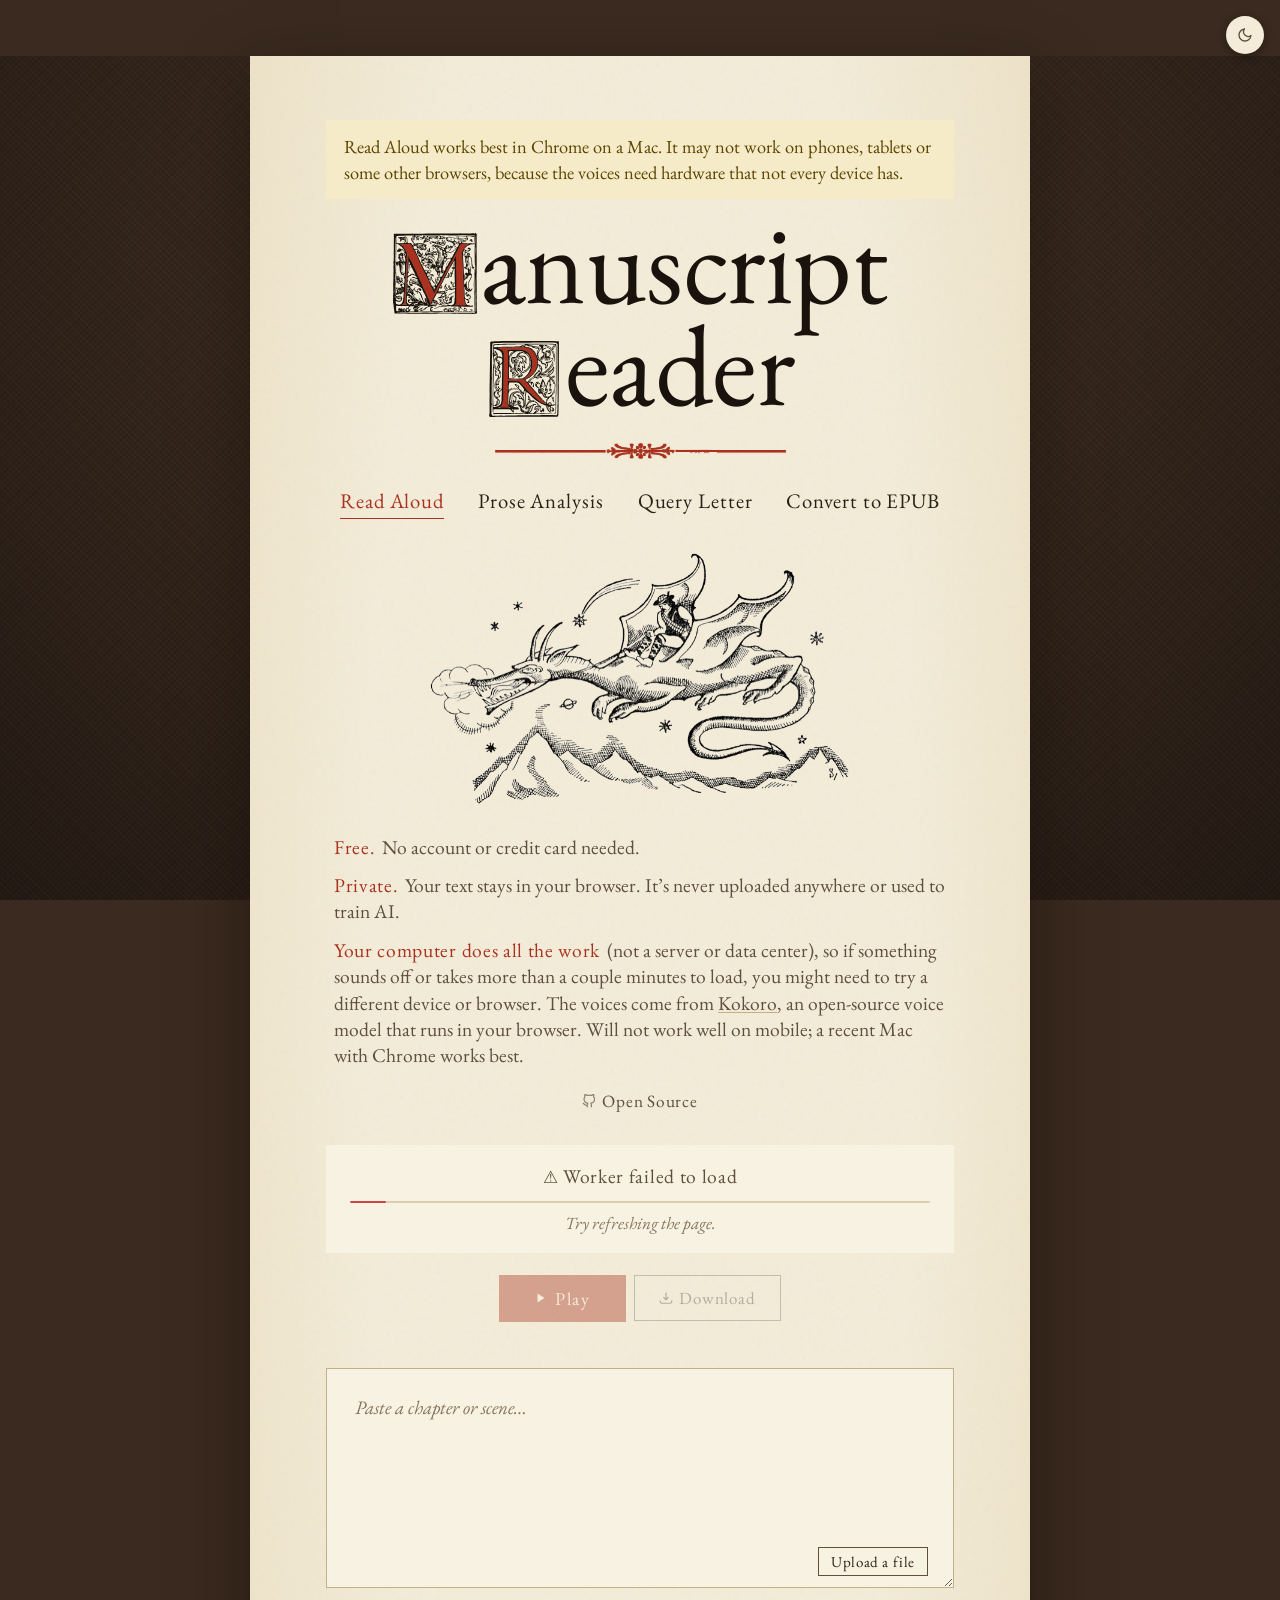
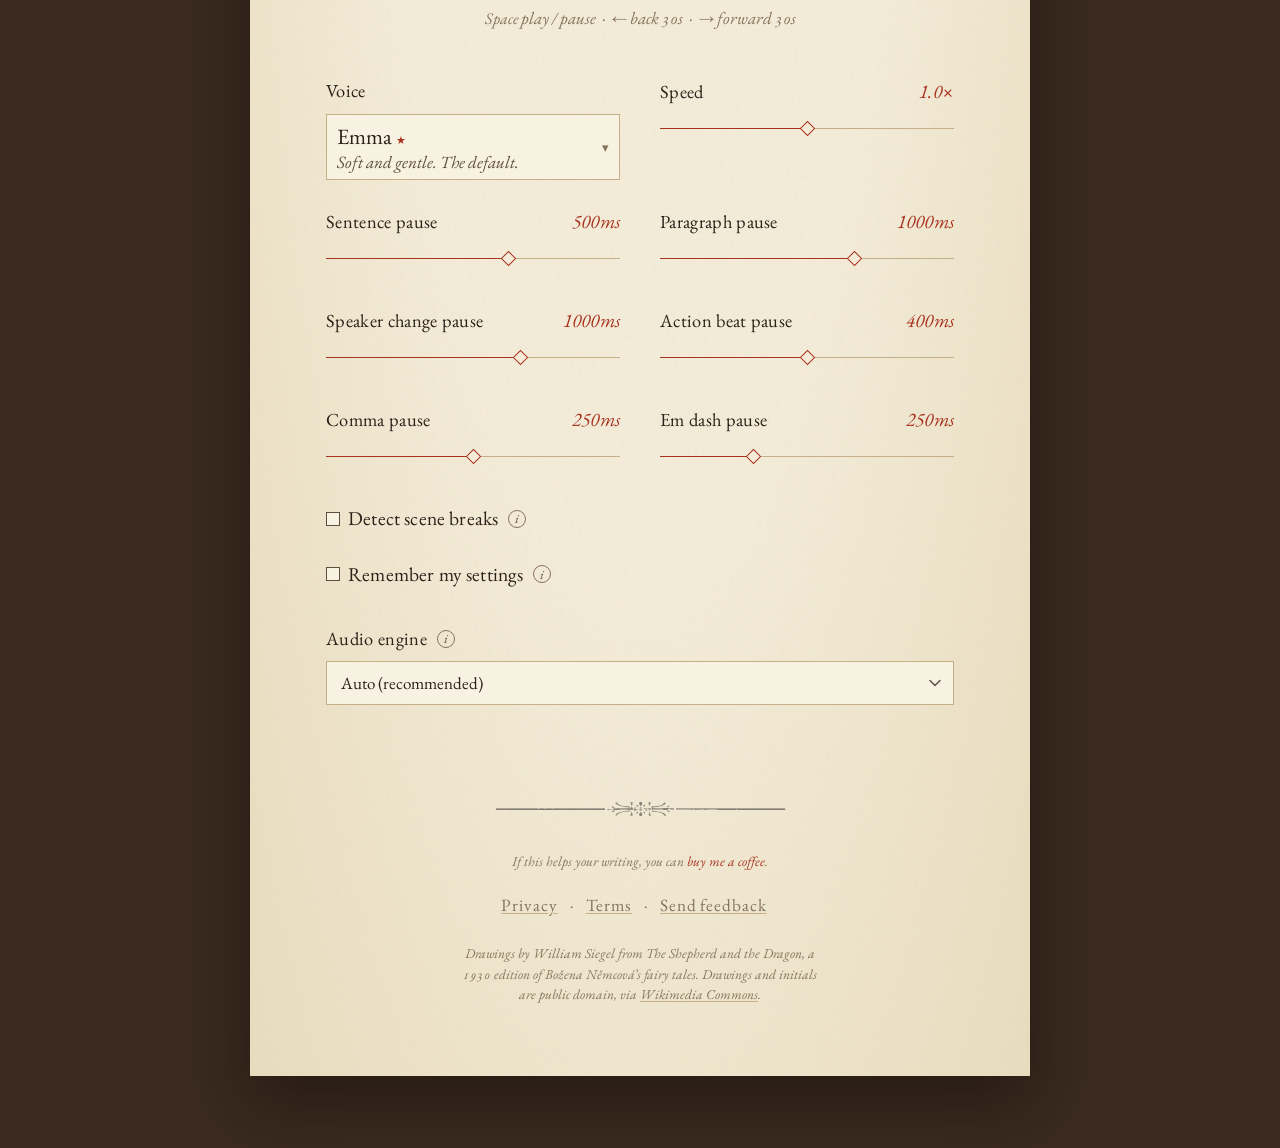
==== commit d7ef2ee4: "Add Convert to EPUB page; Word support and clearer text across the site - New Convert to EPUB tab: t" ====
--- a/index.html
+++ b/index.html
@@ -1399,33 +1399,16 @@
   }
 });
 
-if (/Safari/.test(navigator.userAgent) && !/Chrome|Chromium|Edg|OPR|Brave/.test(navigator.userAgent)) {
-  document.addEventListener("DOMContentLoaded", function() {
-    var el = document.getElementById("safariWarning");
-    if (el) el.style.display = "block";
-  });
-}
-
-(function() {
-  var ua = navigator.userAgent;
-  var isMobile = /Android|webOS|iPhone|iPad|iPod|BlackBerry|IEMobile|Opera Mini/i.test(ua);
-  var isSafari = /Safari/.test(ua) && !/Chrome|Chromium|Edg|OPR|Brave/.test(ua);
-  if (isMobile && !isSafari) {
-    document.addEventListener("DOMContentLoaded", function() {
-      var el = document.getElementById("mobileWarning");
-      if (el) el.style.display = "block";
-    });
-  }
-})();
+// The browser warning is always shown, so everyone knows Chrome on a Mac works best.
+document.addEventListener("DOMContentLoaded", function() {
+  var el = document.getElementById("mobileWarning");
+  if (el) el.style.display = "block";
+});
 </script>
 <div class="app">
-  <div class="safari-warning" id="safariWarning">
-    <button class="dismiss-btn" onclick="document.getElementById('safariWarning').style.display='none'" aria-label="Dismiss">&times;</button>
-    This tool isn&rsquo;t gonna work well on a mobile device or some browsers. It requires hardware to process the voices that some devices and browsers don&rsquo;t have. A Mac using Chrome is best.
-  </div>
 
   <div class="mobile-warning" id="mobileWarning">
-    This tool isn&rsquo;t gonna work well on a mobile device or some browsers. It requires hardware to process the voices that some devices and browsers don&rsquo;t have. A Mac using Chrome is best.
+    Read Aloud works best in Chrome on a Mac. It may not work on phones, tablets or some other browsers, because the voices need hardware that not every device has.
   </div>
   <button class="theme-toggle" id="themeToggle" aria-label="Toggle dark mode" title="Toggle dark mode">
     <svg id="themeIcon" viewBox="0 0 24 24"></svg>
@@ -1441,6 +1424,7 @@
         <a href="index.html" aria-current="page">Read Aloud</a>
         <a href="lint.html">Prose Analysis</a>
         <a href="query.html">Query Letter</a>
+        <a href="epub.html">Convert to EPUB</a>
       </div>
     </nav>
   </header>
